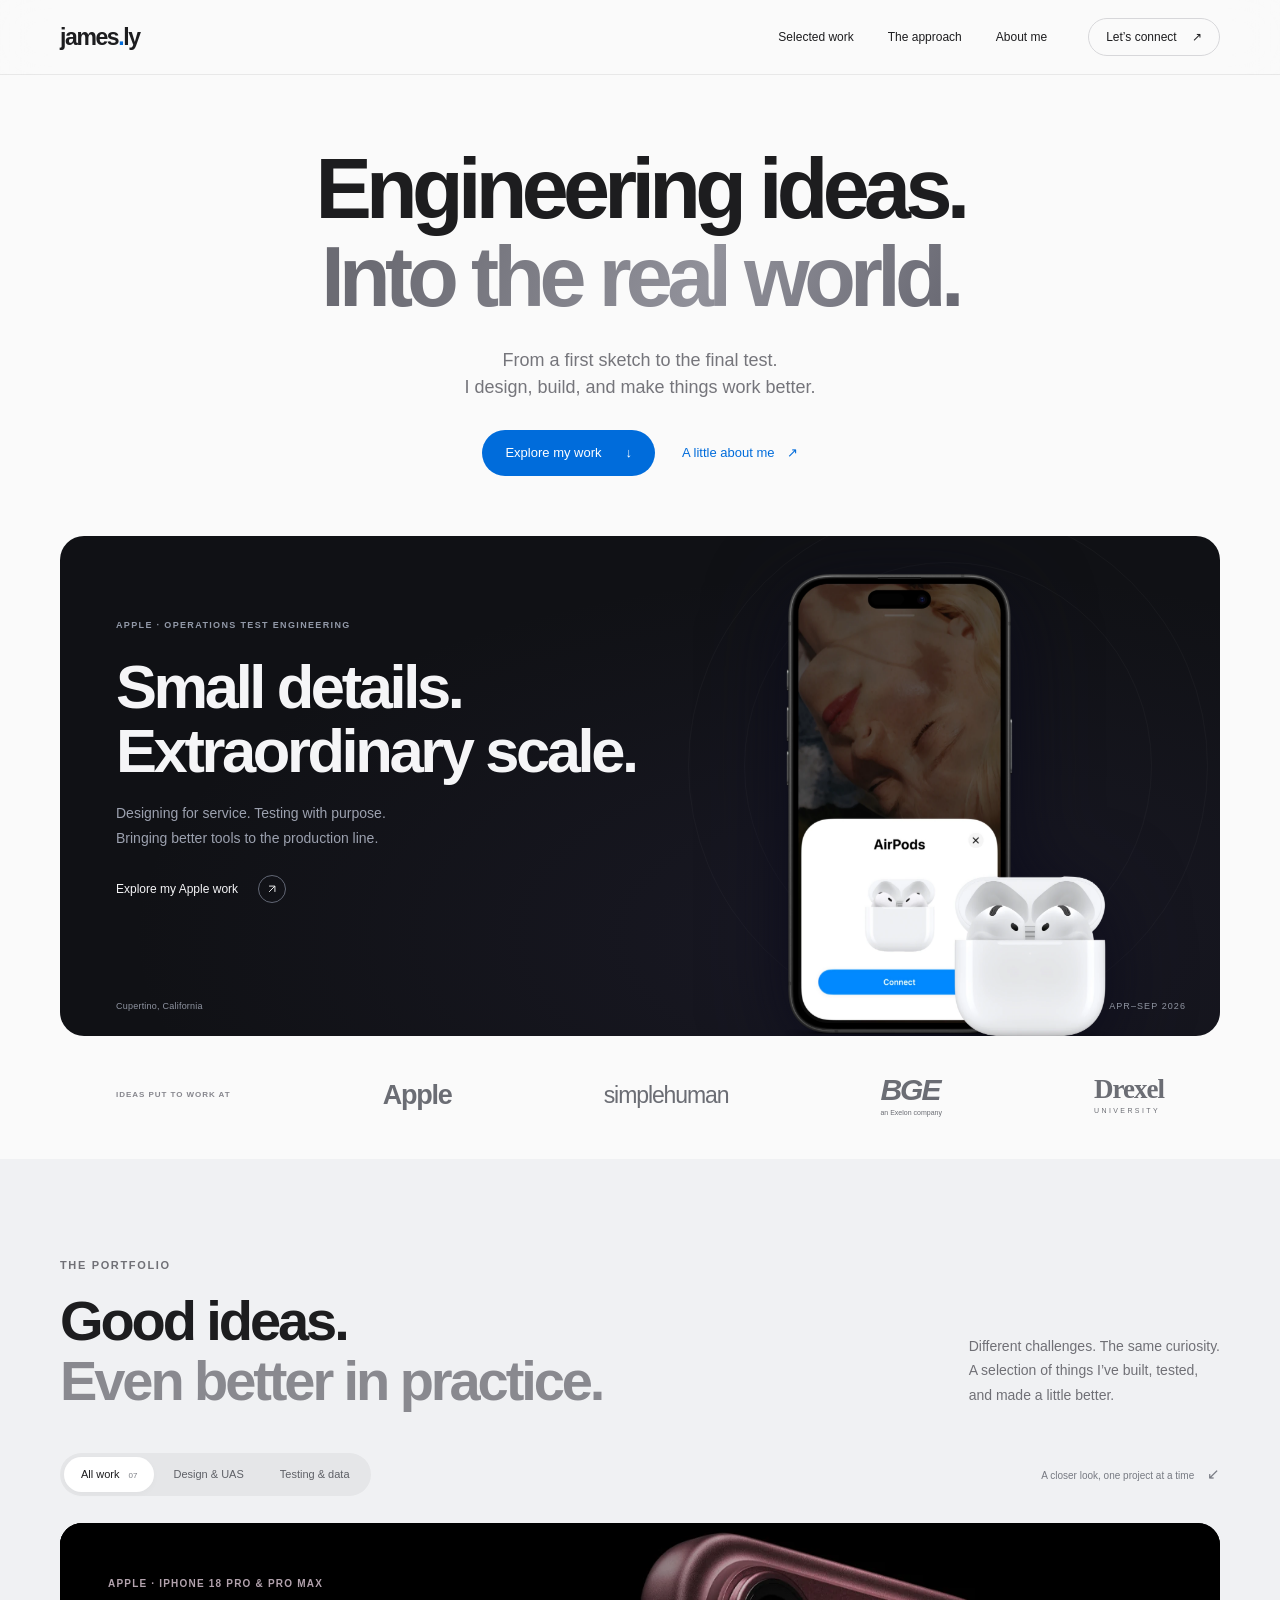
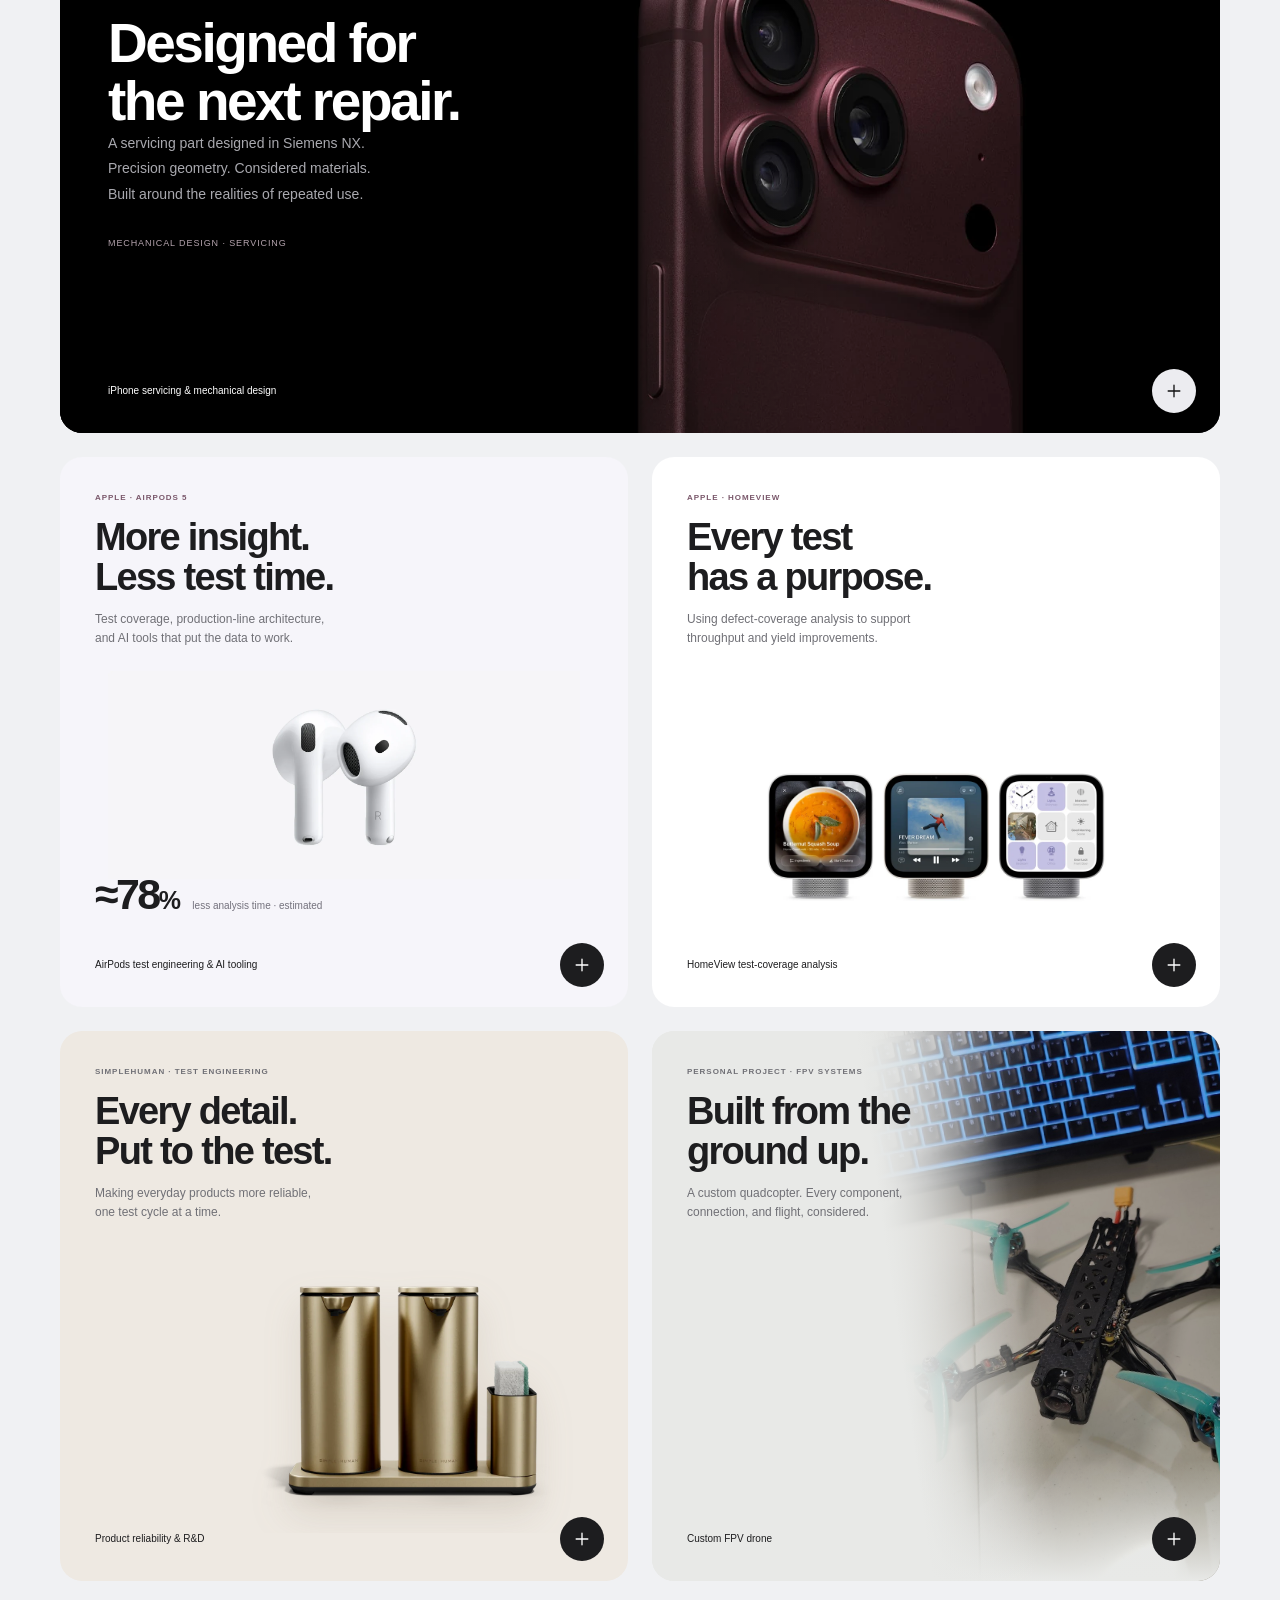
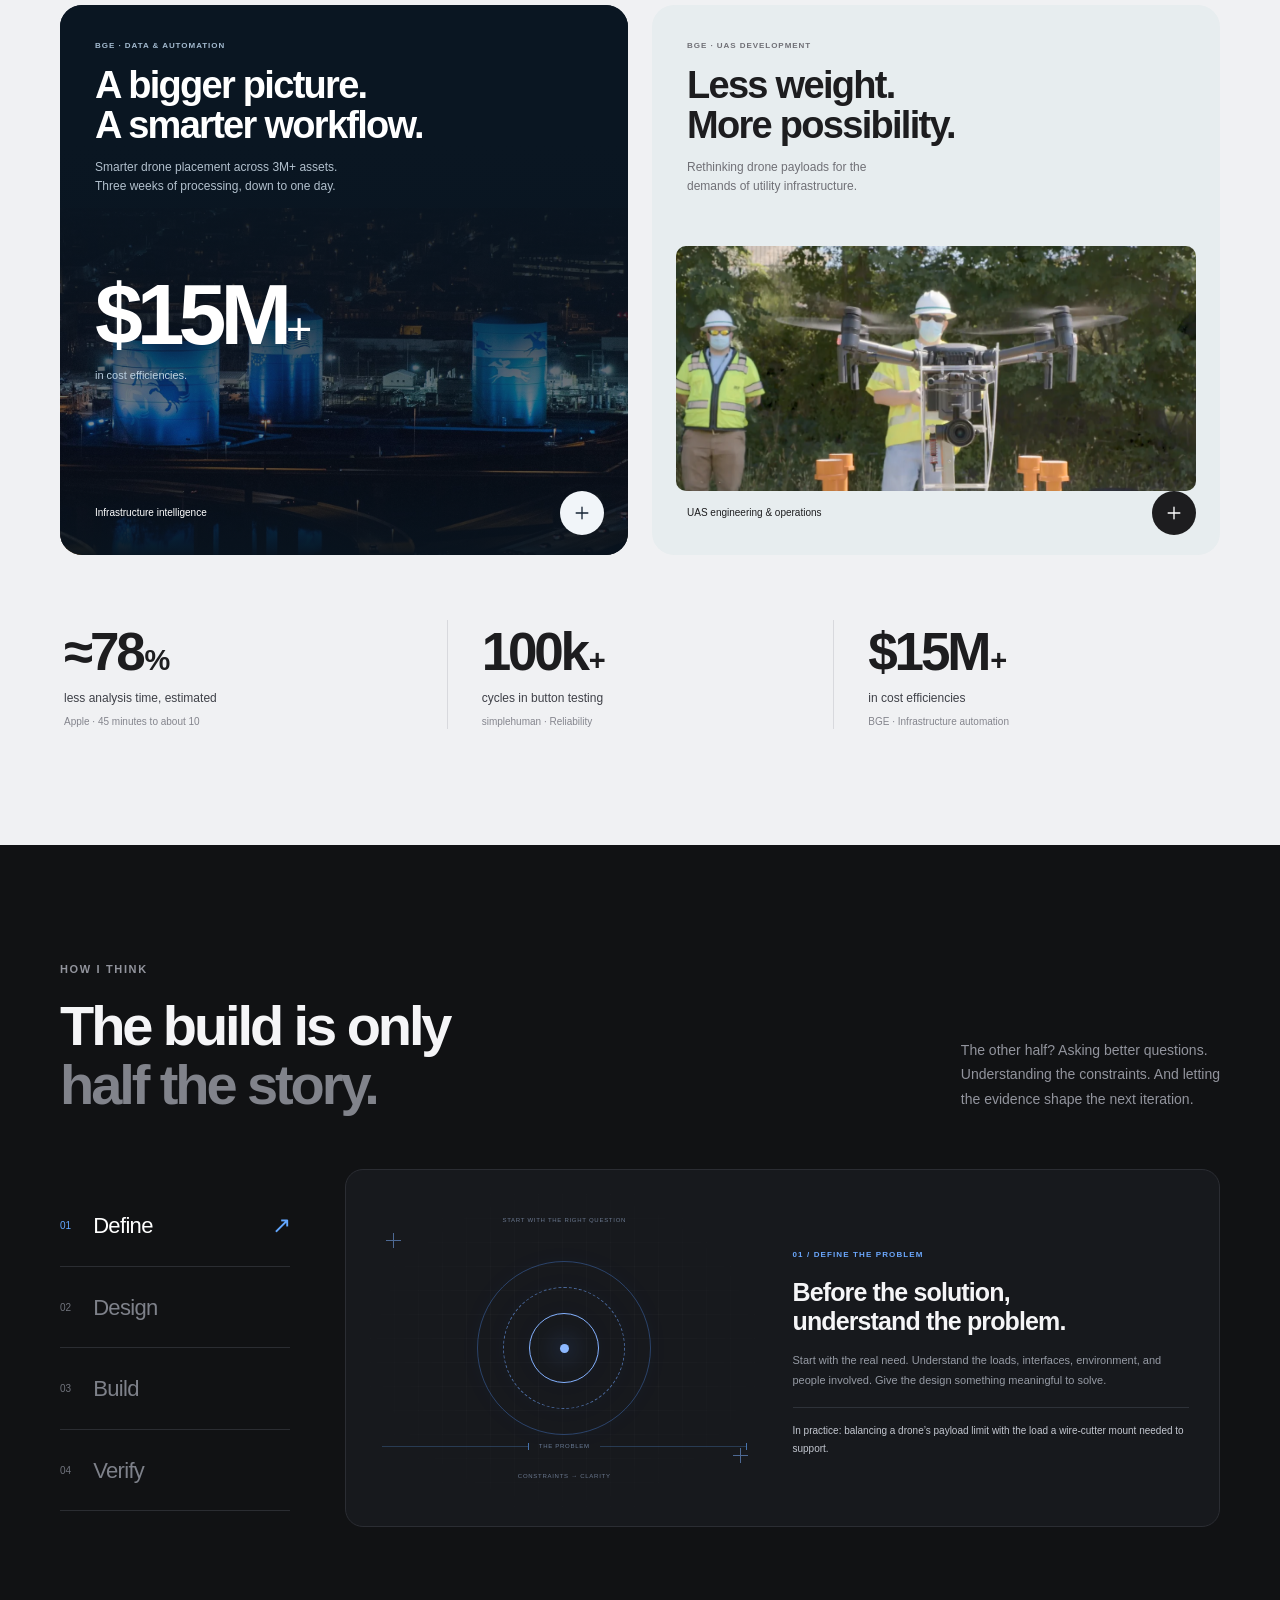
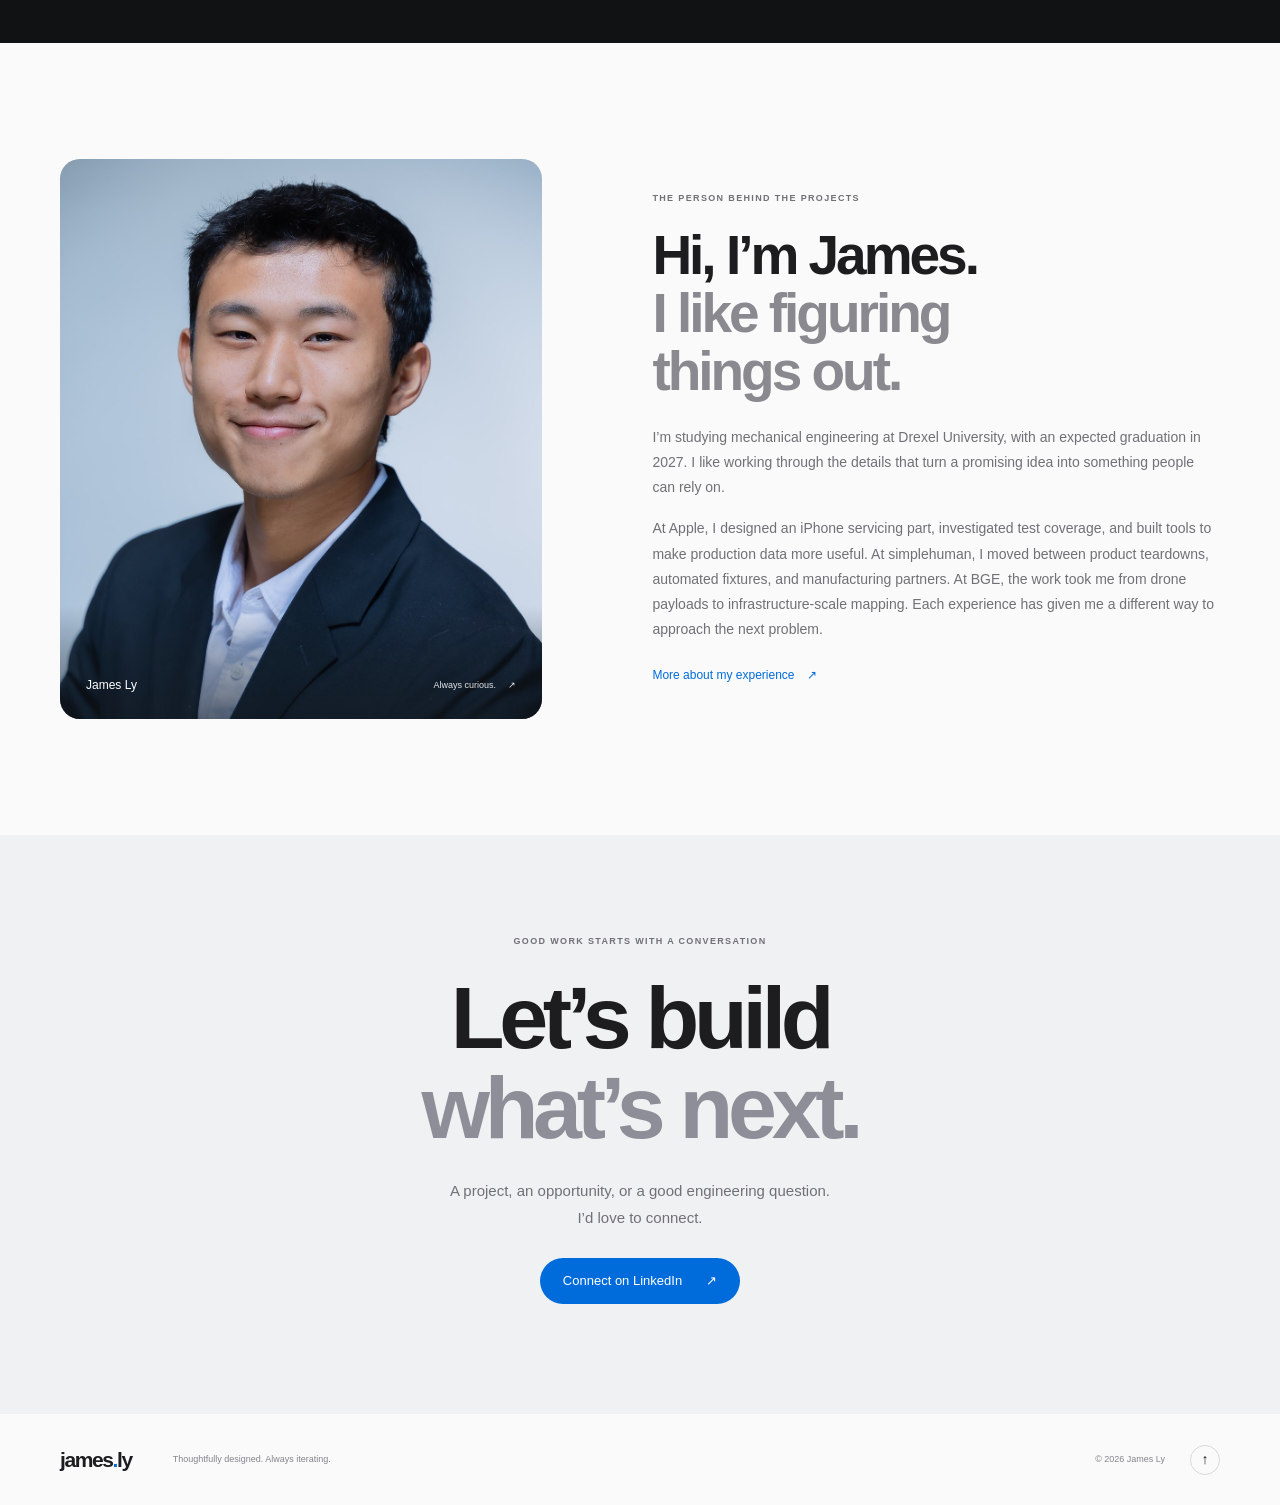
==== index.html @ 7343fe3f "Redesign portfolio with Apple case studies and interactive project exploration Add sourced Apple ima" ====
<!doctype html>
<html lang="en">
<head>
  <meta charset="utf-8">
  <meta name="viewport" content="width=device-width, initial-scale=1">
  <meta name="theme-color" content="#fafafa">
  <meta name="description" content="James Ly’s engineering portfolio: Apple product servicing and operations test engineering, simplehuman reliability and R&D, custom drones, and BGE infrastructure automation.">
  <meta property="og:title" content="James Ly — Engineering ideas into reality.">
  <meta property="og:description" content="A closer look at the design, testing, and thinking behind the work.">
  <meta property="og:type" content="website">
  <title>James Ly — Engineering Portfolio</title>
  <link rel="icon" href="favicon.svg?v=3" type="image/svg+xml">
  <link rel="stylesheet" href="styles.css">
  <script src="script.js" defer></script>
</head>
<body>
  <a class="skip-link" href="#main">Skip to content</a>
  <header class="site-header">
    <div class="nav-shell">
      <a class="brand" href="#top" aria-label="James Ly, home">james<span class="brand-dot">.</span>ly</a>
      <button class="menu-toggle" aria-label="Open navigation" aria-expanded="false" aria-controls="primary-nav"><span></span><span></span></button>
      <nav id="primary-nav" aria-label="Primary navigation">
        <a href="#work" data-nav="work">Selected work</a>
        <a href="#approach" data-nav="approach">The approach</a>
        <a href="#about" data-nav="about">About me</a>
        <a class="nav-contact" href="#contact">Let’s connect <span aria-hidden="true">↗</span></a>
      </nav>
    </div>
    <div class="scroll-progress" aria-hidden="true"></div>
  </header>
  <main id="main">
    <section class="hero" id="top" aria-labelledby="hero-title">
      <div class="hero-content">
        <h1 id="hero-title">Engineering ideas.<br><span>Into the real world.</span></h1>
        <p class="hero-description">From a first sketch to the final test.<br>I design, build, and make things work better.</p>
        <div class="hero-actions"><a class="button button-blue" href="#work">Explore my work <span aria-hidden="true">↓</span></a><a class="text-link" href="#about">A little about me <span aria-hidden="true">↗</span></a></div>
      </div>
      <div class="hero-showcase apple-showcase content-width">
        <div class="showcase-orbit" aria-hidden="true"></div>
        <div class="showcase-copy">
          <span class="small-label">APPLE · OPERATIONS TEST ENGINEERING</span>
          <h2>Small details.<br>Extraordinary scale.</h2>
          <p>Designing for service. Testing with purpose.<br>Bringing better tools to the production line.</p>
          <a class="showcase-link" href="#apple-work">Explore my Apple work <span class="circle-arrow" aria-hidden="true"><svg viewBox="0 0 24 24" fill="none" stroke="currentColor" stroke-width="1.6"><path d="M7 17 17 7M7 7h10v10"/></svg></span></a>
        </div>
        <img class="hero-product" src="assets/apple-airpods-connection.webp" alt="AirPods 5 and their open charging case beside an iPhone pairing screen, public product imagery from Apple" width="1076" height="1540" fetchpriority="high">
        <div class="showcase-caption"><span>Cupertino, California</span><span class="caption-number">APR–SEP 2026</span></div>
      </div>
      <div class="experience-strip content-width" aria-label="Experience and education"><span class="strip-label">IDEAS PUT TO WORK AT</span><span class="company company-apple">Apple</span><span class="company company-sh">simplehuman</span><span class="company company-bge">BGE<span>an Exelon company</span></span><span class="company company-drexel">Drexel<span>UNIVERSITY</span></span></div>
    </section>
    <section class="work-section section-space" id="work" aria-labelledby="work-title">
      <div class="content-width">
        <div class="section-heading reveal"><div><p class="eyebrow">THE PORTFOLIO</p><h2 id="work-title">Good ideas.<br><span class="muted">Even better in practice.</span></h2></div><p>Different challenges. The same curiosity.<br>A selection of things I’ve built, tested,<br>and made a little better.</p></div>
        <div class="work-toolbar"><div class="filter-group" role="group" aria-label="Filter projects"><button class="filter active" data-filter="all" aria-pressed="true">All work <span>07</span></button><button class="filter" data-filter="design" aria-pressed="false">Design & UAS</button><button class="filter" data-filter="testing" aria-pressed="false">Testing & data</button></div><span class="work-hint">A closer look, one project at a time <span aria-hidden="true">↙</span></span></div>
        <p class="sr-only" id="filter-status" role="status" aria-live="polite">Showing all 7 projects</p>
        <div class="project-grid">
          <article class="project-card card-iphone apple-card reveal" id="apple-work" data-category="design">
            <div class="card-copy">
              <p class="card-eyebrow">APPLE · IPHONE 18 PRO & PRO MAX</p>
              <h3>Designed for<br>the next repair.</h3>
              <p>A servicing part designed in Siemens NX.<br>Precision geometry. Considered materials.<br>Built around the realities of repeated use.</p>
              <span class="card-discipline">MECHANICAL DESIGN · SERVICING</span>
            </div>
            <div class="card-image iphone-image"><img src="assets/apple-iphone.webp" alt="Apple iPhone 18 Pro rear enclosure and camera system, public product imagery" width="1440" height="760" loading="lazy"></div>
            <div class="card-bottom"><span>iPhone servicing & mechanical design</span><button class="project-open" data-project="iphone" aria-label="Explore Apple iPhone servicing"><svg viewBox="0 0 24 24" aria-hidden="true"><path d="M12 5v14M5 12h14"/></svg></button></div>
          </article>
          <article class="project-card card-airpods apple-card reveal" data-category="testing">
            <div class="card-copy"><p class="card-eyebrow">APPLE · AIRPODS 5</p><h3>More insight.<br>Less test time.</h3><p>Test coverage, production-line architecture,<br>and AI tools that put the data to work.</p></div>
            <div class="card-image airpods-image"><img src="assets/apple-airpods.webp" alt="Apple AirPods 5 earbuds" width="1600" height="705" loading="lazy"></div>
            <div class="apple-card-stat"><strong>≈78<span>%</span></strong><span>less analysis time · estimated</span></div>
            <div class="card-bottom"><span>AirPods test engineering & AI tooling</span><button class="project-open" data-project="airpods" aria-label="Explore Apple AirPods test engineering"><svg viewBox="0 0 24 24" aria-hidden="true"><path d="M12 5v14M5 12h14"/></svg></button></div>
          </article>
          <article class="project-card card-homeview apple-card reveal" data-category="testing">
            <div class="card-copy"><p class="card-eyebrow">APPLE · HOMEVIEW</p><h3>Every test<br>has a purpose.</h3><p>Using defect-coverage analysis to support<br>throughput and yield improvements.</p></div>
            <div class="card-image homeview-image"><img src="assets/apple-homeview.webp" alt="Apple HomeView, public product imagery from Apple" width="1260" height="612" loading="lazy"></div>
            <div class="card-bottom"><span>HomeView test-coverage analysis</span><button class="project-open" data-project="homeview" aria-label="Explore Apple HomeView analysis"><svg viewBox="0 0 24 24" aria-hidden="true"><path d="M12 5v14M5 12h14"/></svg></button></div>
          </article>
          <article class="project-card card-testing reveal" data-category="testing"><div class="card-copy"><p class="card-eyebrow">SIMPLEHUMAN · TEST ENGINEERING</p><h3>Every detail.<br>Put to the test.</h3><p>Making everyday products more reliable,<br>one test cycle at a time.</p></div><div class="card-image product-image"><img src="assets/simplehuman-soap-pumps.webp" alt="Gold simplehuman sensor soap pumps, illustrating the products tested during the co-op" width="600" height="600" loading="lazy"></div><div class="card-bottom"><span>Product reliability & R&D</span><button class="project-open" data-project="simplehuman" aria-label="Explore simplehuman product reliability"><svg viewBox="0 0 24 24" aria-hidden="true"><path d="M12 5v14M5 12h14"/></svg></button></div></article>
          <article class="project-card card-fpv reveal" data-category="design"><div class="card-copy"><p class="card-eyebrow">PERSONAL PROJECT · FPV SYSTEMS</p><h3>Built from the<br>ground up.</h3><p>A custom quadcopter. Every component,<br>connection, and flight, considered.</p></div><div class="card-image fpv-image"><img src="assets/custom-fpv-drone.jpg" alt="James’s assembled carbon-fiber FPV drone with turquoise propellers" width="1203" height="1600" loading="lazy"></div><div class="card-bottom"><span>Custom FPV drone</span><button class="project-open" data-project="fpv" aria-label="Explore custom FPV drone"><svg viewBox="0 0 24 24" aria-hidden="true"><path d="M12 5v14M5 12h14"/></svg></button></div></article>
          <article class="project-card card-data reveal" data-category="testing"><img class="data-background" src="assets/bge-lng-tanks.jpg" alt="Blue-lit LNG storage tanks at night, representing BGE’s utility infrastructure" width="1600" height="800" loading="lazy"><div class="card-copy"><p class="card-eyebrow">BGE · DATA & AUTOMATION</p><h3>A bigger picture.<br>A smarter workflow.</h3><p>Smarter drone placement across 3M+ assets.<br>Three weeks of processing, down to one day.</p></div><div class="data-stat" aria-label="Over 15 million dollars in cost efficiencies"><span>$15M<span class="stat-plus">+</span></span><span>in cost efficiencies.</span></div><div class="card-bottom"><span>Infrastructure intelligence</span><button class="project-open" data-project="data" aria-label="Explore infrastructure data automation"><svg viewBox="0 0 24 24" aria-hidden="true"><path d="M12 5v14M5 12h14"/></svg></button></div></article>
          <article class="project-card card-bge reveal" data-category="design"><div class="card-copy"><p class="card-eyebrow">BGE · UAS DEVELOPMENT</p><h3>Less weight.<br>More possibility.</h3><p>Rethinking drone payloads for the<br>demands of utility infrastructure.</p></div><div class="card-image bge-image"><img src="assets/bge-payload-design.webp" alt="BGE utility crew with a drone and mounted payload" width="1347" height="728" loading="lazy"></div><div class="card-bottom"><span>UAS engineering & operations</span><button class="project-open" data-project="bge" aria-label="Explore BGE UAS engineering"><svg viewBox="0 0 24 24" aria-hidden="true"><path d="M12 5v14M5 12h14"/></svg></button></div></article>
        </div>
        <div class="results-strip reveal"><div><strong>≈78<span>%</span></strong><p>less analysis time, estimated <span>Apple · 45 minutes to about 10</span></p></div><div><strong>100k<span>+</span></strong><p>cycles in button testing <span>simplehuman · Reliability</span></p></div><div><strong>$15M<span>+</span></strong><p>in cost efficiencies <span>BGE · Infrastructure automation</span></p></div></div>
      </div>
    </section>
    <section class="approach-section section-space" id="approach" aria-labelledby="approach-title">
      <div class="content-width">
        <div class="section-heading reveal"><div><p class="eyebrow">HOW I THINK</p><h2 id="approach-title">The build is only<br><span>half the story.</span></h2></div><p>The other half? Asking better questions.<br>Understanding the constraints. And letting<br>the evidence shape the next iteration.</p></div>
        <div class="process-explorer reveal">
          <div class="process-tabs" role="tablist" aria-label="Explore the engineering process">
            <button class="process-tab active" id="tab-define" role="tab" aria-selected="true" aria-controls="process-panel" data-step="0"><span>01</span> Define <span class="tab-arrow" aria-hidden="true">↗</span></button>
            <button class="process-tab" id="tab-design" role="tab" aria-selected="false" aria-controls="process-panel" tabindex="-1" data-step="1"><span>02</span> Design <span class="tab-arrow" aria-hidden="true">↗</span></button>
            <button class="process-tab" id="tab-build" role="tab" aria-selected="false" aria-controls="process-panel" tabindex="-1" data-step="2"><span>03</span> Build <span class="tab-arrow" aria-hidden="true">↗</span></button>
            <button class="process-tab" id="tab-verify" role="tab" aria-selected="false" aria-controls="process-panel" tabindex="-1" data-step="3"><span>04</span> Verify <span class="tab-arrow" aria-hidden="true">↗</span></button>
          </div>
          <div class="process-panel" id="process-panel" role="tabpanel" aria-labelledby="tab-define" tabindex="0">
            <div class="process-visual" data-stage="0" aria-hidden="true"><div class="blueprint-grid"></div><div class="blueprint-cross cross-one"></div><div class="blueprint-cross cross-two"></div><div class="diagram-ring ring-outer"></div><div class="diagram-ring ring-middle"></div><div class="diagram-ring ring-inner"></div><div class="diagram-core"></div><span class="diagram-label label-top">START WITH THE RIGHT QUESTION</span><span class="diagram-label label-bottom">CONSTRAINTS → CLARITY</span><div class="diagram-dimension"><span></span> THE PROBLEM <span></span></div></div>
            <div class="process-text"><p class="small-label" id="process-label">01 / DEFINE THE PROBLEM</p><h3 id="process-title">Before the solution,<br>understand the problem.</h3><p id="process-description">Start with the real need. Understand the loads, interfaces, environment, and people involved. Give the design something meaningful to solve.</p><p class="process-example" id="process-example">In practice: balancing a drone’s payload limit with the load a wire-cutter mount needed to support.</p></div>
          </div>
        </div>
      </div>
    </section>
    <section class="about-section section-space" id="about" aria-labelledby="about-title"><div class="content-width about-grid"><div class="portrait-wrap reveal"><img src="assets/james-ly-portrait.jpg" alt="Portrait of James Ly" width="1076" height="1600" loading="lazy"><div class="portrait-caption"><span>James Ly</span><span>Always curious. <span aria-hidden="true">↗</span></span></div></div><div class="about-copy reveal"><p class="eyebrow">THE PERSON BEHIND THE PROJECTS</p><h2 id="about-title">Hi, I’m James.<br><span class="muted">I like figuring<br>things out.</span></h2><p>I’m studying mechanical engineering at Drexel University, with an expected graduation in 2027. I like working through the details that turn a promising idea into something people can rely on.</p><p>At Apple, I designed an iPhone servicing part, investigated test coverage, and built tools to make production data more useful. At simplehuman, I moved between product teardowns, automated fixtures, and manufacturing partners. At BGE, the work took me from drone payloads to infrastructure-scale mapping. Each experience has given me a different way to approach the next problem.</p><a class="text-link" href="https://www.linkedin.com/in/james-ly31/" target="_blank" rel="noopener noreferrer">More about my experience <span aria-hidden="true">↗</span><span class="sr-only"> (opens in a new tab)</span></a></div></div></section>
    <section class="contact-section" id="contact" aria-labelledby="contact-title"><div class="content-width reveal"><p class="eyebrow">GOOD WORK STARTS WITH A CONVERSATION</p><h2 id="contact-title">Let’s build<br><span>what’s next.</span></h2><p>A project, an opportunity, or a good engineering question.<br>I’d love to connect.</p><a class="button button-blue" href="https://www.linkedin.com/in/james-ly31/" target="_blank" rel="noopener noreferrer">Connect on LinkedIn <span aria-hidden="true">↗</span><span class="sr-only"> (opens in a new tab)</span></a></div></section>
  </main>
  <footer class="site-footer content-width"><a class="brand" href="#top">james<span class="brand-dot">.</span>ly</a><span>Thoughtfully designed. Always iterating.</span><span>© <span id="year">2026</span> James Ly</span><a class="back-top" href="#top" aria-label="Back to top">↑</a></footer>
  <dialog class="project-dialog" id="project-dialog" aria-labelledby="dialog-title"><button class="dialog-close" aria-label="Close project details" autofocus><svg viewBox="0 0 24 24" aria-hidden="true"><path d="m6 6 12 12M6 18 18 6"/></svg></button><div class="dialog-content" id="dialog-content"></div></dialog>
</body>
</html>
---- styles.css ----
@charset "UTF-8";
:root{--ink:#1d1d1f;--muted:#707076;--blue:#006cdb;--paper:#fafafa;--gray:#f0f1f3;--max:1160px;--ease:cubic-bezier(.22,1,.36,1)}
*,*::before,*::after{box-sizing:border-box}html{scroll-behavior:smooth;scroll-padding-top:88px}body{margin:0;background:var(--paper);color:var(--ink);font-family:-apple-system,BlinkMacSystemFont,"Segoe UI",Helvetica,Arial,sans-serif;-webkit-font-smoothing:antialiased;line-height:1.5}body.dialog-open{overflow:hidden}button,a{-webkit-tap-highlight-color:transparent;touch-action:manipulation}a{color:inherit;text-decoration:none}button{font:inherit;color:inherit;cursor:pointer;border:0}img{display:block;max-width:100%}h1,h2,h3,p{margin:0}h1,h2,h3{font-weight:650;letter-spacing:-.055em;line-height:1.06}p{color:var(--muted)}button:focus-visible,a:focus-visible,[tabindex="0"]:focus-visible{outline:3px solid #287de1;outline-offset:5px}.content-width{width:min(var(--max),calc(100% - 96px));margin-inline:auto}.section-space{padding-block:116px}.eyebrow{font-size:11px;font-weight:650;letter-spacing:.15em;line-height:1.5}.muted{color:#89898f}.small-label{font-size:10px;letter-spacing:.14em;font-weight:650}.sr-only{position:absolute;width:1px;height:1px;padding:0;overflow:hidden;clip:rect(0,0,0,0);white-space:nowrap;border:0}.skip-link{position:fixed;left:16px;top:-80px;background:var(--ink);color:#fff;border-radius:8px;padding:12px 20px;z-index:100}.skip-link:focus{top:14px}
/* Quiet navigation, with a reading-progress indicator. */
.site-header{position:sticky;top:0;z-index:30;background:rgba(250,250,250,.84);backdrop-filter:blur(22px);-webkit-backdrop-filter:blur(22px);border-bottom:1px solid rgba(0,0,0,.07)}.nav-shell{width:min(var(--max),calc(100% - 96px));height:74px;margin:auto;display:flex;align-items:center;justify-content:space-between}.brand{font-size:23px;font-weight:700;letter-spacing:-1.4px;white-space:nowrap}.brand-dot{color:var(--blue)}nav{display:flex;align-items:center;gap:34px;font-size:12px;font-weight:500}nav a{transition:color .2s}nav a:hover,nav a[aria-current="location"]{color:var(--blue)}.nav-contact{border:1px solid #d7d7da;padding:9px 17px;border-radius:50px;margin-left:7px}.nav-contact span{margin-left:12px}.scroll-progress{height:2px;position:absolute;bottom:-1px;left:0;width:100%;background:var(--blue);transform:scaleX(0);transform-origin:left}.menu-toggle{display:none}
/* Introduction and original-source product imagery. */
.hero{overflow:hidden}.hero-content{text-align:center;padding:72px 24px 60px}.hero-eyebrow{display:flex;align-items:center;justify-content:center;gap:8px;letter-spacing:.11em;text-transform:uppercase;color:#535359;margin-bottom:24px}.blue-dot{width:6px;height:6px;border-radius:50%;background:#0077ed;box-shadow:0 0 0 4px #0077ed0a}h1{font-size:clamp(56px,6.6vw,88px);letter-spacing:-.067em;line-height:1.045}h1>span{background:linear-gradient(115deg,#6b6b73 10%,#91919a 60%,#676771);background-clip:text;-webkit-background-clip:text;color:transparent}.hero-description{font-size:18px;line-height:1.55;margin-top:25px;color:#75757b}.hero-actions{display:flex;align-items:center;justify-content:center;gap:27px;margin-top:28px}.button{display:inline-flex;align-items:center;justify-content:center;gap:24px;padding:13px 23px;border-radius:40px;font-size:13px;font-weight:500;transition:background .2s,transform .25s}.button:hover{transform:translateY(-2px)}.button-blue{color:white;background:var(--blue)}.button-blue:hover{background:#0059b9}.text-link{font-size:13px;font-weight:500;color:var(--blue);display:inline-flex;align-items:center;gap:12px}.text-link:hover{color:#004eaa;text-decoration:underline;text-underline-offset:5px}
.hero-showcase{position:relative;background:#0b0e13;min-height:460px;border-radius:24px;overflow:hidden;isolation:isolate;color:#f5f5f7}.hero-showcase::after{content:"";position:absolute;inset:0;background:radial-gradient(ellipse at 76% 82%,#354f7b35,transparent 60%);z-index:-1}.showcase-copy{position:relative;z-index:2;padding:59px 56px;width:49%}.showcase-copy .small-label{color:#9299a8;font-size:9px;letter-spacing:.15em}.showcase-copy h2{font-size:58px;letter-spacing:-.055em;line-height:1.04;margin-top:20px}.showcase-copy p{color:#9ca1af;font-size:14px;line-height:1.6;margin-top:18px}.showcase-link{display:inline-flex;align-items:center;gap:20px;margin-top:24px;padding:0;background:transparent;color:#f5f5f7;font-size:12px}.circle-arrow{display:grid;place-items:center;width:28px;height:28px;border:1px solid #626775;border-radius:50%;font-size:15px;transition:background .2s}.showcase-link:hover .circle-arrow{background:#fff;color:#101115}.hero-product{position:absolute;width:67%;height:100%;object-fit:contain;right:-4%;top:6%;z-index:1;filter:drop-shadow(0 18px 40px #0b0b1b);transform:translate3d(0,var(--hero-shift,0px),0);will-change:transform}.showcase-orbit{width:520px;height:520px;border-radius:50%;border:1px solid #ffffff08;position:absolute;right:1%;top:-6%}.showcase-orbit::after{content:"";position:absolute;inset:55px;border:1px solid #ffffff08;border-radius:50%}.showcase-caption{position:absolute;bottom:22px;left:56px;right:34px;display:flex;align-items:center;gap:7px;color:#8f94a1;font-size:9px;letter-spacing:.025em;z-index:3}.caption-dot{width:4px;height:4px;border-radius:50%;background:#808c9e}.caption-number{margin-left:auto;letter-spacing:.12em}.experience-strip{display:flex;align-items:center;justify-content:space-between;padding:39px 56px 43px;gap:30px}.strip-label{font-size:8px;letter-spacing:.12em;color:#86868d;font-weight:600}.company{color:#6b6d74;line-height:1;display:flex;flex-direction:column}.company-bge{font-size:30px;font-style:italic;font-weight:800;letter-spacing:-2px}.company-bge span{font-size:7px;font-weight:400;letter-spacing:0;margin-top:4px;font-style:normal}.company-sh{font-size:23px;font-weight:400;letter-spacing:-1.1px}.company-drexel{font-family:Georgia,serif;font-weight:700;font-size:27px;letter-spacing:-1px}.company-drexel span{font-family:Arial,sans-serif;font-size:7px;letter-spacing:2.4px;font-weight:400;margin-top:4px}
/* Filterable case studies. */
.work-section{background:var(--gray);padding-top:98px}.section-heading{display:flex;align-items:flex-end;justify-content:space-between;gap:40px;margin-bottom:43px}.section-heading .eyebrow{margin-bottom:18px}h2{font-size:clamp(36px,4.4vw,56px)}.section-heading>p{font-size:14px;line-height:1.75;padding-bottom:3px;max-width:350px}.work-toolbar{display:flex;align-items:center;justify-content:space-between;gap:20px;margin-bottom:27px}.filter-group{padding:4px;display:flex;gap:2px;background:#e5e6e8;border-radius:40px}.filter{padding:9px 17px;font-size:11px;background:transparent;border-radius:30px;color:#5e6066;transition:background .2s,color .2s,box-shadow .2s;white-space:nowrap}.filter.active{background:#fff;color:#1d1d1f;box-shadow:0 2px 6px #00000007}.filter span{font-size:8px;color:#7e8087;margin-left:6px}.work-hint{color:#777a82;font-size:10px}.work-hint span{margin-left:10px;font-size:15px}.project-grid{display:grid;grid-template-columns:1fr 1fr;gap:24px}.project-card{position:relative;min-height:550px;background:#fff;border-radius:22px;overflow:hidden;isolation:isolate;transition:transform .55s var(--ease),box-shadow .55s var(--ease)}.project-card:hover{transform:translateY(-5px);box-shadow:0 15px 35px #10131c09}.project-card[hidden]{display:none}.card-copy{position:relative;z-index:2;padding:35px 35px 0}.card-eyebrow{font-size:8px;font-weight:600;letter-spacing:.12em;margin-bottom:13px}.card-copy h3{font-size:38px;letter-spacing:-.045em;line-height:1.07}.card-copy>p:last-child{font-size:12px;line-height:1.6;margin-top:12px}.card-image{position:absolute;left:0;right:0;top:230px;bottom:61px;overflow:hidden}.card-image img{width:100%;height:100%;object-fit:cover;transition:transform .8s var(--ease)}.project-card:hover .card-image img{transform:scale(1.035)}.card-bottom{position:absolute;bottom:0;left:0;right:0;z-index:3;display:flex;align-items:center;justify-content:space-between;padding:16px 24px 20px 35px;gap:15px}.card-bottom>span{font-size:10px;font-weight:500}.project-open{width:36px;height:36px;border-radius:50%;background:#1d1d1f;color:white;display:grid;place-items:center;transition:background .2s,transform .2s;flex-shrink:0}.project-open span{font-size:23px;font-weight:300;line-height:1}.project-open:hover{background:var(--blue);transform:rotate(90deg)}.card-fpv{background:#e8e9e7}.fpv-image{top:0;bottom:0;left:43%;right:-8%;z-index:-1;transform:rotate(-8deg);overflow:visible}.fpv-image img{object-position:52% 71%;height:120%;position:absolute;top:-8%;filter:brightness(.9);mask-image:linear-gradient(to right,transparent,#000 35%);-webkit-mask-image:linear-gradient(to right,transparent,#000 35%)}.card-fpv::after{content:"";position:absolute;inset:0;z-index:-1;background:linear-gradient(90deg,#e8e9e7 0%,#e8e9e7e8 36%,#e8e9e700 68%),linear-gradient(0deg,#e8e9e7 0%,transparent 22%)}.card-fpv .card-copy{width:90%}.card-fpv .card-copy h3{max-width:290px}.card-fpv .card-copy>p:last-child{max-width:245px}.card-bge{background:#e7edef}.bge-image{top:241px;bottom:64px;margin:0 24px;border-radius:10px}.bge-image img{object-position:50% 52%}.card-testing{background:#eee9e2}.product-image{top:185px;bottom:48px;left:21%;right:-3%}.product-image img{object-fit:contain;filter:drop-shadow(0 20px 18px #7c694723)}.card-testing .card-copy{z-index:3}.card-data{background:#08131e;color:white}.data-background{position:absolute;inset:auto 0 0;width:100%;height:63%;object-fit:cover;opacity:.6;z-index:-2;transition:transform .8s var(--ease)}.card-data::before{content:"";position:absolute;inset:0;z-index:-1;background:linear-gradient(180deg,#0a1622 25%,#0a1622a8 55%,#0a16221f 78%,#08131ef2 100%)}.card-data .card-eyebrow{color:#a3bacf}.card-data .card-copy>p:last-child{color:#b2c0cd}.card-data .project-open{background:#f1f5f9;color:#152334}.data-stat{position:absolute;left:35px;top:266px;display:flex;flex-direction:column}.data-stat>span:first-child{font-size:86px;font-weight:600;line-height:1;letter-spacing:-.07em}.stat-plus{font-size:45px;font-weight:400}.data-stat>span:last-child{font-size:11px;color:#bbd0e1;margin-top:10px}.card-data:hover .data-background{transform:scale(1.035)}.results-strip{display:grid;grid-template-columns:repeat(3,1fr);margin-top:65px;gap:0}.results-strip>div{padding:0 34px;border-left:1px solid #d8d9dd}.results-strip>div:first-child{padding-left:4px;border:0}.results-strip strong{font-weight:600;letter-spacing:-.06em;font-size:53px;line-height:1.2}.results-strip strong>span{font-size:29px;margin-left:2px}.results-strip p{font-size:12px;color:#3f4148;margin-top:6px}.results-strip p>span{display:block;font-size:10px;color:#84858d;margin-top:7px}
/* An explorable engineering process, with a CSS-drawn diagram. */
.approach-section{background:#111214;color:#f5f5f7}.approach-section .eyebrow{color:#92949d}.approach-section .section-heading h2>span{color:#81838b}.approach-section .section-heading>p{color:#92949d}.process-explorer{display:grid;grid-template-columns:230px 1fr;gap:55px;margin-top:55px}.process-tabs{display:flex;flex-direction:column;align-self:center}.process-tab{background:transparent;color:#7e818a;text-align:left;display:flex;align-items:center;gap:22px;padding:23px 0;border-bottom:1px solid #2b2d32;font-size:22px;font-weight:500;letter-spacing:-.03em;transition:color .2s}.process-tab>span:first-child{font-size:10px;color:#70737c;letter-spacing:0}.process-tab.active{color:white}.process-tab.active>span:first-child{color:#63a7ff}.tab-arrow{margin-left:auto;font-size:23px;opacity:0;transform:translate(-5px,5px);transition:opacity .25s,transform .25s}.process-tab.active .tab-arrow{opacity:1;transform:translate(0);color:#63a7ff}.process-tab:hover{color:#e7e8ec}.process-panel{border:1px solid #2b2d33;border-radius:18px;background:#17191d;overflow:hidden;display:grid;grid-template-columns:1fr 1fr;min-height:358px}.process-visual{position:relative;min-height:330px;overflow:hidden;display:grid;place-items:center}.blueprint-grid{position:absolute;inset:0;background-image:linear-gradient(#ffffff05 1px,transparent 1px),linear-gradient(90deg,#ffffff05 1px,transparent 1px);background-size:24px 24px;mask-image:radial-gradient(#000 30%,transparent 74%)}.diagram-ring{position:absolute;border:1px solid #478af0;border-radius:50%;transition:width .7s var(--ease),height .7s var(--ease),border-radius .7s var(--ease),transform .7s var(--ease);box-shadow:0 0 25px #2068ff08}.ring-outer{width:174px;height:174px;border-color:#467acc70}.ring-middle{width:122px;height:122px;border-style:dashed;border-color:#72a7ff90}.ring-inner{width:70px;height:70px;border-color:#83b1ff}.diagram-core{width:9px;height:9px;background:#8cb8ff;border-radius:50%;box-shadow:0 0 25px #518dff;transition:transform .7s,border-radius .7s}.diagram-label{position:absolute;font-size:6px;letter-spacing:.12em;color:#6a788f}.label-top{top:46px}.label-bottom{bottom:45px}.diagram-dimension{position:absolute;bottom:75px;left:36px;right:36px;display:flex;align-items:center;gap:10px;font-size:6px;letter-spacing:.12em;color:#6b7d98}.diagram-dimension span{height:1px;background:#4773ad60;flex:1;position:relative}.diagram-dimension span::after{content:"";position:absolute;right:0;top:-3px;width:1px;height:7px;background:#4773ad}.blueprint-cross{position:absolute;width:15px;height:1px;background:#4d6994}.blueprint-cross::after{content:"";position:absolute;height:15px;width:1px;background:#4d6994;left:7px;top:-7px}.cross-one{left:40px;top:70px}.cross-two{right:35px;bottom:70px}.process-visual[data-stage="1"] .diagram-ring{border-radius:12px;transform:rotate(-30deg)}.process-visual[data-stage="1"] .ring-middle{transform:rotate(30deg)}.process-visual[data-stage="2"] .diagram-ring{border-radius:10px;width:120px;height:75px;transform:rotate(-30deg) skew(18deg,10deg)}.process-visual[data-stage="2"] .ring-outer{transform:translateY(-40px) rotate(-30deg) skew(18deg,10deg)}.process-visual[data-stage="2"] .ring-inner{transform:translateY(40px) rotate(-30deg) skew(18deg,10deg)}.process-visual[data-stage="3"] .ring-outer{width:158px;height:158px;border-color:#70c4ae}.process-visual[data-stage="3"] .ring-middle{border-color:#70c4ae60;width:130px;height:130px}.process-visual[data-stage="3"] .ring-inner{border-color:#70c4ae40;width:102px;height:102px}.process-visual[data-stage="3"] .diagram-core{border-radius:0;width:30px;height:15px;background:transparent;border-bottom:2px solid #70c4ae;border-left:2px solid #70c4ae;transform:rotate(-45deg);box-shadow:none}.process-text{padding:45px 30px 35px 10px;align-self:center}.process-text .small-label{color:#6ba7fc;font-size:8px;margin-bottom:17px}.process-text h3{font-size:25px;line-height:1.14;letter-spacing:-.035em}.process-text>p:not(.small-label){font-size:11px;line-height:1.8;color:#969ba5;margin-top:16px}.process-text .process-example{font-size:10px!important;padding-top:14px;border-top:1px solid #2e3239;color:#c3c7d0!important}
/* About and contact. */
.about-grid{display:grid;grid-template-columns:.85fr 1fr;gap:110px;align-items:center}.portrait-wrap{position:relative;border-radius:20px;overflow:hidden;background:#e1e7ed;height:560px}.portrait-wrap>img{width:100%;height:100%;object-fit:cover;object-position:50% 35%;transition:transform 1.2s var(--ease)}.portrait-wrap:hover>img{transform:scale(1.025)}.portrait-caption{position:absolute;left:0;right:0;bottom:0;padding:70px 26px 25px;display:flex;justify-content:space-between;align-items:center;gap:10px;color:#fff;background:linear-gradient(transparent,#11182099);font-size:12px}.portrait-caption>span:last-child{font-size:9px;color:#e1e4e8}.portrait-caption>span:last-child>span{margin-left:10px}.about-copy .eyebrow{font-size:9px;margin-bottom:20px}.about-copy h2{font-size:55px;line-height:1.055;margin-bottom:25px}.about-copy>p:not(.eyebrow){font-size:14px;line-height:1.8;margin-top:16px}.skill-list{display:flex;gap:8px;flex-wrap:wrap;margin-block:24px}.skill-list>span{font-size:9px;color:#62656e;padding:7px 12px;background:#edeef0;border-radius:6px}.about-copy .text-link{font-size:12px;margin-top:5px}.contact-section{padding:100px 24px 110px;background:#f0f1f3;text-align:center}.contact-section .eyebrow{font-size:9px;margin-bottom:24px}.contact-section h2{font-size:clamp(58px,7vw,88px);line-height:1.02;letter-spacing:-.06em}.contact-section h2 span{color:#8d8e97}.contact-section p:not(.eyebrow){font-size:15px;line-height:1.8;margin-top:25px}.contact-section .button{margin-top:27px}.site-footer{padding-block:30px;display:flex;align-items:center;gap:25px}.site-footer .brand{font-size:21px;margin-right:16px}.site-footer>span{font-size:9px;color:#83858d}.site-footer>span:nth-of-type(2){margin-left:auto}.back-top{display:grid;place-items:center;width:30px;height:30px;border:1px solid #d8d9dc;border-radius:50%;font-size:14px}
/* Native dialogs preserve keyboard focus and make the background inert. */
.project-dialog{width:min(900px,calc(100% - 40px));max-height:90vh;max-height:90dvh;border:0;padding:0;border-radius:23px;color:var(--ink);background:#fafafa;overscroll-behavior:contain;box-shadow:0 40px 140px #0005}.project-dialog::backdrop{background:#121722a6;backdrop-filter:blur(12px)}.project-dialog[open]{animation:dialog-in .35s var(--ease)}.dialog-close{position:sticky;top:18px;float:right;margin:18px 18px -56px 0;width:36px;height:36px;display:grid;place-items:center;border-radius:50%;background:#e7e8ebec;backdrop-filter:blur(10px);color:#30343a;z-index:2;font-size:25px;line-height:1}.dialog-close:hover{background:#d6d8dd}.dialog-content{padding:50px 50px 45px}.dialog-content>.eyebrow{font-size:9px;color:var(--blue);padding-right:35px}.dialog-content h2{font-size:48px;margin-top:18px;max-width:640px}.dialog-intro{font-size:16px;line-height:1.7;margin-top:20px;max-width:660px}.dialog-meta{display:flex;gap:35px;flex-wrap:wrap;padding-block:23px;margin-top:15px;border-bottom:1px solid #e2e3e6;font-size:10px;color:#777b85}.dialog-meta strong{display:block;font-size:11px;color:#333741;font-weight:550;margin-top:5px}.dialog-hero{margin:28px 0;width:100%;max-height:430px;object-fit:cover;border-radius:12px;background:#e9edf1}.dialog-hero.contain{object-fit:contain;background:#eeebe5;height:340px}.dialog-metrics{display:grid;grid-template-columns:repeat(3,1fr);gap:20px;margin:30px 0 34px;padding-bottom:27px;border-bottom:1px solid #e2e3e6}.dialog-metrics strong{font-size:32px;line-height:1.15;letter-spacing:-.04em;font-weight:600}.dialog-metrics p{font-size:10px;line-height:1.5;margin-top:8px}.dialog-section{display:grid;grid-template-columns:130px 1fr;gap:24px;margin-top:25px}.dialog-section h3{font-size:16px;letter-spacing:-.02em;line-height:1.5}.dialog-section p{font-size:13px;line-height:1.85}.dialog-gallery{display:grid;grid-template-columns:1fr 1fr;gap:16px;margin-top:30px}.dialog-gallery figure{margin:0}.dialog-gallery img{width:100%;height:240px;object-fit:cover;border-radius:10px;background:#e9edf1}.dialog-gallery figcaption{font-size:9px;line-height:1.6;color:#828690;margin-top:7px}.dialog-source{display:flex;justify-content:space-between;gap:20px;align-items:center;margin-top:35px;padding-top:22px;border-top:1px solid #e2e3e6}.dialog-source p{font-size:9px;max-width:350px}.dialog-source .text-link{font-size:10px;flex-shrink:0}.reveal{opacity:1}.motion-ready .reveal{opacity:0;transform:translateY(25px);transition:opacity .8s var(--ease),transform .8s var(--ease)}.motion-ready .reveal.in-view{opacity:1;transform:translateY(0)}.motion-ready .project-card.in-view:hover{transform:translateY(-5px)}@keyframes dialog-in{from{opacity:0;transform:translateY(20px) scale(.98)}to{opacity:1;transform:translateY(0) scale(1)}}
@media(min-width:1600px){.hero-content{padding-top:90px;padding-bottom:70px}.hero-showcase{min-height:500px}.showcase-copy{padding-top:70px}}
@media(max-width:1100px){.content-width,.nav-shell{width:calc(100% - 64px)}.showcase-copy{padding-left:38px;width:52%}.showcase-copy h2{font-size:52px}.hero-showcase{min-height:430px}.showcase-caption{left:38px}.hero-product{width:66%;right:-7%}.section-heading>p{font-size:12px}.card-copy{padding:29px 28px 0}.card-copy h3{font-size:34px}.card-copy>p:last-child{font-size:11px}.card-bottom{padding-left:28px}.project-card{min-height:515px}.bge-image{top:233px}.data-stat{left:28px;top:259px}.process-explorer{grid-template-columns:180px 1fr;gap:35px}.process-panel{grid-template-columns:.85fr 1fr}.process-text{padding-right:23px}.ring-outer{width:144px;height:144px}.ring-middle{width:100px;height:100px}.ring-inner{width:55px;height:55px}.diagram-label{font-size:5px}.about-grid{gap:65px}.about-copy h2{font-size:48px}.portrait-wrap{height:530px}.experience-strip{padding-inline:25px}.results-strip strong{font-size:47px}}
@media(max-width:800px){.section-space{padding-block:80px}.content-width,.nav-shell{width:calc(100% - 40px)}.nav-shell{height:66px}nav{gap:23px;font-size:11px}.nav-contact{padding:8px 12px;margin:0}.hero-content{padding:60px 20px 45px}h1{font-size:65px}.hero-description{font-size:16px}.hero-showcase{min-height:395px}.showcase-copy{padding:40px 30px;width:56%}.showcase-copy h2{font-size:47px}.showcase-copy .small-label{font-size:7px}.hero-product{width:69%;right:-12%;top:12%}.showcase-caption{left:30px}.showcase-copy p{font-size:12px}.showcase-link{font-size:10px}.experience-strip{padding:32px 12px;gap:20px}.strip-label{font-size:6px;max-width:90px}.company-bge{font-size:25px}.company-sh{font-size:20px}.company-drexel{font-size:24px}.section-heading{gap:25px;align-items:flex-start}.section-heading h2{font-size:41px}.section-heading>p{font-size:11px;padding-top:30px;max-width:220px}.work-hint{display:none}.project-grid{gap:16px}.project-card{min-height:480px;border-radius:18px}.card-copy{padding:25px 24px 0}.card-copy h3{font-size:29px}.card-eyebrow{font-size:7px}.card-copy>p:last-child{font-size:10px}.card-copy br{display:none}.card-copy h3 br{display:block}.card-fpv .card-copy>p:last-child{max-width:160px}.card-bottom{padding-left:24px;padding-right:18px}.card-bottom>span{font-size:9px}.bge-image{margin-inline:17px;top:225px}.product-image{left:5%;top:205px}.data-stat{left:24px;top:250px}.data-stat>span:first-child{font-size:65px}.results-strip{margin-top:45px}.results-strip>div{padding-inline:20px}.results-strip strong{font-size:39px}.results-strip strong>span{font-size:23px}.results-strip p{font-size:10px}.results-strip p>span{font-size:8px}.process-explorer{grid-template-columns:1fr;gap:25px;margin-top:35px}.process-tabs{flex-direction:row;gap:27px}.process-tab{flex:1;font-size:18px;gap:10px;padding:16px 0}.process-tab .tab-arrow{font-size:17px}.process-panel{grid-template-columns:1fr 1fr;min-height:300px}.process-visual{min-height:300px}.process-text{padding-right:35px}.process-text h3{font-size:27px}.ring-outer{width:174px;height:174px}.ring-middle{width:122px;height:122px}.ring-inner{width:70px;height:70px}.about-grid{gap:40px;grid-template-columns:.85fr 1fr}.portrait-wrap{height:490px}.portrait-caption{padding-inline:17px}.portrait-caption>span:last-child{display:none}.about-copy .eyebrow{font-size:7px}.about-copy h2{font-size:40px}.about-copy>p:not(.eyebrow){font-size:12px}.skill-list{gap:5px;margin-block:18px}.skill-list>span{font-size:8px;padding:5px 8px}.about-copy .text-link{font-size:11px}.site-footer{gap:15px}.site-footer>span{font-size:8px}.site-footer>span:first-of-type{display:none}.site-footer .brand{margin-right:0}.contact-section{padding-block:80px}.dialog-content{padding:45px 30px 30px}}
@media(max-width:580px){html{scroll-padding-top:80px}.content-width,.nav-shell{width:calc(100% - 36px)}.section-space{padding-block:65px}.nav-shell{height:62px}.brand{font-size:22px}.menu-toggle{display:flex;align-items:center;justify-content:center;flex-direction:column;gap:6px;width:44px;height:44px;background:transparent;margin-right:-9px;z-index:2}.menu-toggle span{width:19px;height:1px;background:var(--ink);transition:transform .2s}.menu-toggle[aria-expanded="true"] span:first-child{transform:translateY(3.5px) rotate(45deg)}.menu-toggle[aria-expanded="true"] span:last-child{transform:translateY(-3.5px) rotate(-45deg)}nav{display:none;position:absolute;top:62px;left:0;right:0;background:#fafafafc;backdrop-filter:blur(20px);padding:20px 28px 28px;box-shadow:0 16px 24px #0000000c;align-items:stretch;gap:0;font-size:17px}nav.is-open{display:flex;flex-direction:column}nav a{padding:14px 0}.nav-contact{border:0;border-radius:0;color:var(--blue)}.nav-contact span{margin-left:10px}.hero-content{padding-top:49px;padding-bottom:38px}.hero-eyebrow{font-size:8px;letter-spacing:.09em;margin-bottom:21px;gap:7px}.blue-dot{width:5px;height:5px}h1{font-size:clamp(36px,9.2vw,53px);line-height:1.08;letter-spacing:-.058em}.hero-description{font-size:14px;line-height:1.7;margin-top:20px}.hero-actions{gap:20px;margin-top:23px}.button{font-size:11px;padding:12px 18px;gap:17px}.hero-actions .text-link{font-size:10px;gap:6px}.hero-showcase{border-radius:18px;min-height:540px}.showcase-copy{padding:31px 28px;width:100%}.showcase-copy .small-label{font-size:7px;letter-spacing:.15em}.showcase-copy h2{font-size:44px;margin-top:15px}.showcase-copy p{font-size:11px;line-height:1.5;margin-top:12px}.showcase-link{margin-top:17px;gap:14px}.circle-arrow{width:24px;height:24px;font-size:13px}.hero-product{width:100%;height:64%;right:-8%;top:39%;object-position:50% 50%}.showcase-orbit{top:180px;right:-90px;width:400px;height:400px}.showcase-caption{left:27px;right:23px;bottom:20px;font-size:7px}.caption-number{font-size:7px}.experience-strip{padding:28px 4px 30px;gap:20px;flex-wrap:wrap;justify-content:space-around}.strip-label{flex:0 0 100%;max-width:none;text-align:center;font-size:7px;margin-bottom:0}.company-bge{font-size:25px}.company-sh{font-size:21px}.company-drexel{font-size:26px}.section-heading{display:block;margin-bottom:29px}.eyebrow{font-size:9px}.section-heading .eyebrow{margin-bottom:16px}.section-heading h2{font-size:38px;line-height:1.1}.section-heading>p{padding-top:18px;font-size:12px;line-height:1.7;max-width:340px}.section-heading>p br{display:none}.work-toolbar{margin-bottom:21px}.filter-group{width:100%;padding:4px;gap:0;justify-content:space-between}.filter{padding:9px 9px;font-size:10px;flex:1}.filter span{font-size:7px;margin-left:3px}.project-grid{grid-template-columns:1fr;gap:20px}.project-card{min-height:520px}.card-copy{padding:29px 28px 0}.card-eyebrow{font-size:8px}.card-copy h3{font-size:37px}.card-copy>p:last-child{font-size:12px;max-width:270px}.card-fpv .card-copy>p:last-child{max-width:190px}.card-bottom{padding:16px 23px 20px 28px}.card-bottom>span{font-size:10px}.project-open{width:44px;height:44px}.fpv-image{left:39%}.bge-image{top:243px;margin-inline:20px}.product-image{top:205px;left:19%;bottom:45px}.data-stat{top:269px;left:28px}.data-stat>span:first-child{font-size:85px}.results-strip{margin-top:35px;grid-template-columns:1fr}.results-strip>div,.results-strip>div:first-child{display:flex;align-items:center;gap:23px;border-left:0;border-bottom:1px solid #dbdce1;padding:22px 3px}.results-strip>div:last-child{border-bottom:0;padding-bottom:0}.results-strip strong{font-size:43px;min-width:142px}.results-strip p{font-size:11px;margin-top:0}.results-strip p>span{font-size:9px;margin-top:5px}.process-tabs{gap:14px}.process-tab{font-size:15px;gap:6px;padding:14px 0}.process-tab>span:first-child{font-size:8px}.process-tab .tab-arrow{display:none}.process-panel{grid-template-columns:1fr;min-height:0}.process-visual{min-height:265px}.label-top{top:23px}.label-bottom{bottom:20px}.diagram-dimension{bottom:43px;left:65px;right:65px}.process-text{padding:5px 28px 30px}.process-text h3{font-size:28px}.process-text>p:not(.small-label){font-size:12px}.process-text .small-label{font-size:8px;margin-bottom:13px}.process-text .process-example{font-size:11px!important}.about-grid{grid-template-columns:1fr;gap:36px}.portrait-wrap{height:440px;max-width:400px;width:100%;margin:auto}.portrait-wrap>img{object-position:50% 32%}.portrait-caption>span:last-child{display:block}.portrait-caption{padding:70px 25px 24px}.about-copy{padding-inline:5px}.about-copy .eyebrow{font-size:8px}.about-copy h2{font-size:47px}.about-copy>p:not(.eyebrow){font-size:14px;line-height:1.75}.skill-list{margin-block:22px;gap:7px}.skill-list>span{padding:7px 11px;font-size:9px}.about-copy .text-link{font-size:12px}.contact-section{padding:65px 0 75px}.contact-section .eyebrow{font-size:7px;letter-spacing:.12em}.contact-section h2{font-size:64px}.contact-section p:not(.eyebrow){font-size:12px}.contact-section .button{font-size:12px}.site-footer{padding-block:25px;gap:13px}.site-footer .brand{font-size:21px}.site-footer>span:nth-of-type(2){font-size:8px}.back-top{width:30px;height:30px}.project-dialog{width:calc(100% - 20px);max-height:95dvh;border-radius:17px}.dialog-content{padding:50px 24px 28px}.dialog-content h2{font-size:37px}.dialog-intro{font-size:14px}.dialog-meta{gap:20px}.dialog-meta strong{font-size:10px}.dialog-hero{max-height:280px}.dialog-hero.contain{height:270px}.dialog-metrics{gap:14px}.dialog-metrics strong{font-size:25px}.dialog-metrics p{font-size:9px}.dialog-section{grid-template-columns:1fr;gap:7px;margin-top:22px}.dialog-section p{font-size:12px}.dialog-section h3{font-size:16px}.dialog-gallery{gap:12px}.dialog-gallery img{height:195px}.dialog-source{align-items:flex-start;flex-direction:column;gap:12px}.dialog-close{top:12px;margin:12px 12px -56px 0;width:44px;height:44px}}
/* Apple leads the portfolio; product imagery is from Apple's public pages. */
.hero-content { padding-top: 70px; }
.company-apple { font-size: 27px; font-weight: 600; letter-spacing: -1.2px; }
.apple-showcase { min-height: 500px; background: #101115; }
.apple-showcase::after { background: radial-gradient(ellipse at 73% 80%, #4d447d26, transparent 65%); }
.apple-showcase .showcase-copy { width: 62%; padding-top: 75px; }
.apple-showcase .showcase-copy h2 { font-size: clamp(42px, 4.8vw, 62px); }
.apple-showcase .showcase-copy p { font-size: 14px; line-height: 1.8; }
.apple-showcase .hero-product { width: 35%; height: 94%; right: 6%; top: 6%; object-fit: contain; }
.circle-arrow svg { display: block; width: 14px; height: 14px; }
.card-iphone { grid-column: 1 / -1; min-height: 510px; background: #000; color: #fff; }
.card-iphone .card-copy { width: 53%; padding: 53px 48px 0; }
.card-iphone .card-copy h3 { font-size: 55px; }
.card-iphone .card-copy > p:last-of-type { color: #a9a9af; font-size: 14px; line-height: 1.8; }
.card-iphone .card-eyebrow { color: #b2a2ad; font-size: 10px; margin-bottom: 23px; }
.card-discipline { display: block; margin-top: 30px; font-size: 9px; letter-spacing: .1em; color: #b4a3ad; }
.iphone-image { inset: 0; z-index: -2; }
.iphone-image img { object-fit: cover; object-position: 70% center; }
.card-iphone::after { content: ""; position: absolute; inset: 0; z-index: -1; background: linear-gradient(90deg, #000 0%, #000d 30%, transparent 68%); }
.card-iphone .card-bottom { padding-left: 48px; }
.card-iphone .project-open { background: #ececf0; color: #111; }
.card-airpods { background: #f6f5fa; }
.airpods-image { top: 214px; bottom: 128px; left: 25px; right: 25px; }
.airpods-image img { object-fit: contain; }
.apple-card-stat { position: absolute; bottom: 91px; left: 35px; display: flex; align-items: baseline; gap: 14px; }
.apple-card-stat strong { font-size: 43px; font-weight: 550; letter-spacing: -.06em; line-height: 1; }
.apple-card-stat strong span { font-size: 25px; }
.apple-card-stat > span { font-size: 10px; color: #73717c; }
.card-homeview { background: #fff; }
.homeview-image { top: 235px; bottom: 80px; left: 20px; right: 20px; }
.homeview-image img { object-fit: contain; }
.apple-card .card-eyebrow { color: #7a586b; }
.card-iphone .card-eyebrow { color: #b2a2ad; }

/* Fixed geometry keeps icons centered before, during, and after interaction. */
.project-open, .dialog-close { padding: 0; width: 44px; height: 44px; display: grid; place-items: center; transform: none; transition: background-color .2s, color .2s, box-shadow .2s; }
.project-open svg, .dialog-close svg { width: 20px; height: 20px; display: block; fill: none; stroke: currentColor; stroke-width: 1.6; stroke-linecap: round; }
.project-open:hover, .project-open:focus-visible { transform: none; background: var(--blue); color: #fff; box-shadow: 0 0 0 4px #0071e312; }
.project-card:hover, .motion-ready .project-card.in-view:hover { transform: none; }
.project-card:hover { box-shadow: 0 12px 36px #10131c0d; }
.portrait-wrap > img { object-position: 50% 0%; }
.portrait-wrap:hover > img { transform: none; }
.about-copy .text-link { margin-top: 24px; }
.dialog-hero.contain { background: #f6f5fa; }

@media (max-width: 1100px) {
  .apple-showcase .showcase-copy { padding-left: 38px; }
  .apple-showcase .hero-product { right: 3%; width: 37%; }
  .card-iphone .card-copy { width: 58%; padding-left: 35px; }
  .card-iphone .card-copy h3 { font-size: 50px; }
  .card-iphone .card-bottom { padding-left: 35px; }
  .apple-card-stat { left: 28px; gap: 11px; }
  .apple-card-stat strong { font-size: 39px; }
  .apple-card-stat > span { font-size: 9px; }
}
@media (max-width: 800px) {
  .apple-showcase { min-height: 450px; }
  .apple-showcase .showcase-copy { padding: 60px 30px; width: 64%; }
  .apple-showcase .showcase-copy h2 { font-size: 43px; }
  .apple-showcase .showcase-copy p { font-size: 11px; }
  .apple-showcase .hero-product { width: 35%; top: 12%; height: 85%; right: 2%; }
  .experience-strip { gap: 19px; padding-inline: 4px; }
  .company-apple { font-size: 23px; }
  .card-iphone { min-height: 470px; }
  .card-iphone .card-copy { width: 62%; padding: 35px 28px 0; }
  .card-iphone .card-copy h3 { font-size: 43px; }
  .card-iphone .card-copy > p:last-of-type { font-size: 12px; }
  .card-iphone .card-eyebrow { font-size: 8px; }
  .card-iphone .card-bottom { padding-left: 28px; }
  .card-discipline { font-size: 8px; }
  .airpods-image { top: 210px; bottom: 140px; left: 10px; right: 10px; }
  .apple-card-stat { left: 24px; bottom: 95px; display: block; }
  .apple-card-stat > span { display: block; margin-top: 6px; }
  .homeview-image { top: 230px; bottom: 88px; left: 12px; right: 12px; }
}
@media (max-width: 580px) {
  .hero-content { padding-top: 48px; }
  .apple-showcase { min-height: 610px; }
  .apple-showcase .showcase-copy { width: 100%; padding: 32px 28px; }
  .apple-showcase .showcase-copy h2 { font-size: clamp(34px, 9.5vw, 47px); }
  .apple-showcase .showcase-copy .small-label { font-size: 7px; }
  .apple-showcase .hero-product { top: 47%; height: 49%; width: 70%; right: 3%; }
  .apple-showcase .showcase-copy p { font-size: 12px; }
  .experience-strip { gap: 18px; }
  .company-apple { font-size: 24px; }
  .company-sh { font-size: 18px; }
  .company-bge { font-size: 23px; }
  .company-drexel { font-size: 23px; }
  .card-iphone { grid-column: auto; min-height: 640px; }
  .card-iphone .card-copy { width: 100%; padding: 30px 28px 0; }
  .card-iphone .card-copy h3 { font-size: 42px; }
  .card-iphone .card-copy > p:last-of-type { font-size: 12px; }
  .card-iphone .card-eyebrow { font-size: 8px; margin-bottom: 20px; }
  .card-discipline { margin-top: 19px; font-size: 7px; }
  .iphone-image { top: 270px; bottom: 50px; left: -70px; right: -15px; }
  .iphone-image img { object-position: 80% center; }
  .card-iphone::after { background: linear-gradient(#000 40%, #0000 60%); }
  .card-iphone .card-bottom { padding-left: 28px; }
  .airpods-image { top: 211px; bottom: 145px; left: 8px; right: 8px; }
  .apple-card-stat { left: 28px; bottom: 94px; display: flex; align-items: center; gap: 13px; }
  .apple-card-stat strong { font-size: 43px; }
  .apple-card-stat > span { margin-top: 0; max-width: 130px; font-size: 10px; }
  .homeview-image { top: 230px; bottom: 85px; }
  .portrait-wrap > img { object-position: 50% 0%; }
  .data-stat > span:first-child { font-size: clamp(65px, 18vw, 85px); }
}
@media(prefers-reduced-motion:reduce){html{scroll-behavior:auto}*,*::before,*::after{animation:none!important;transition:none!important}.motion-ready .reveal{opacity:1;transform:none}.hero-product{transform:none;will-change:auto}.project-card:hover,.motion-ready .project-card.in-view:hover,.button:hover{transform:none}}
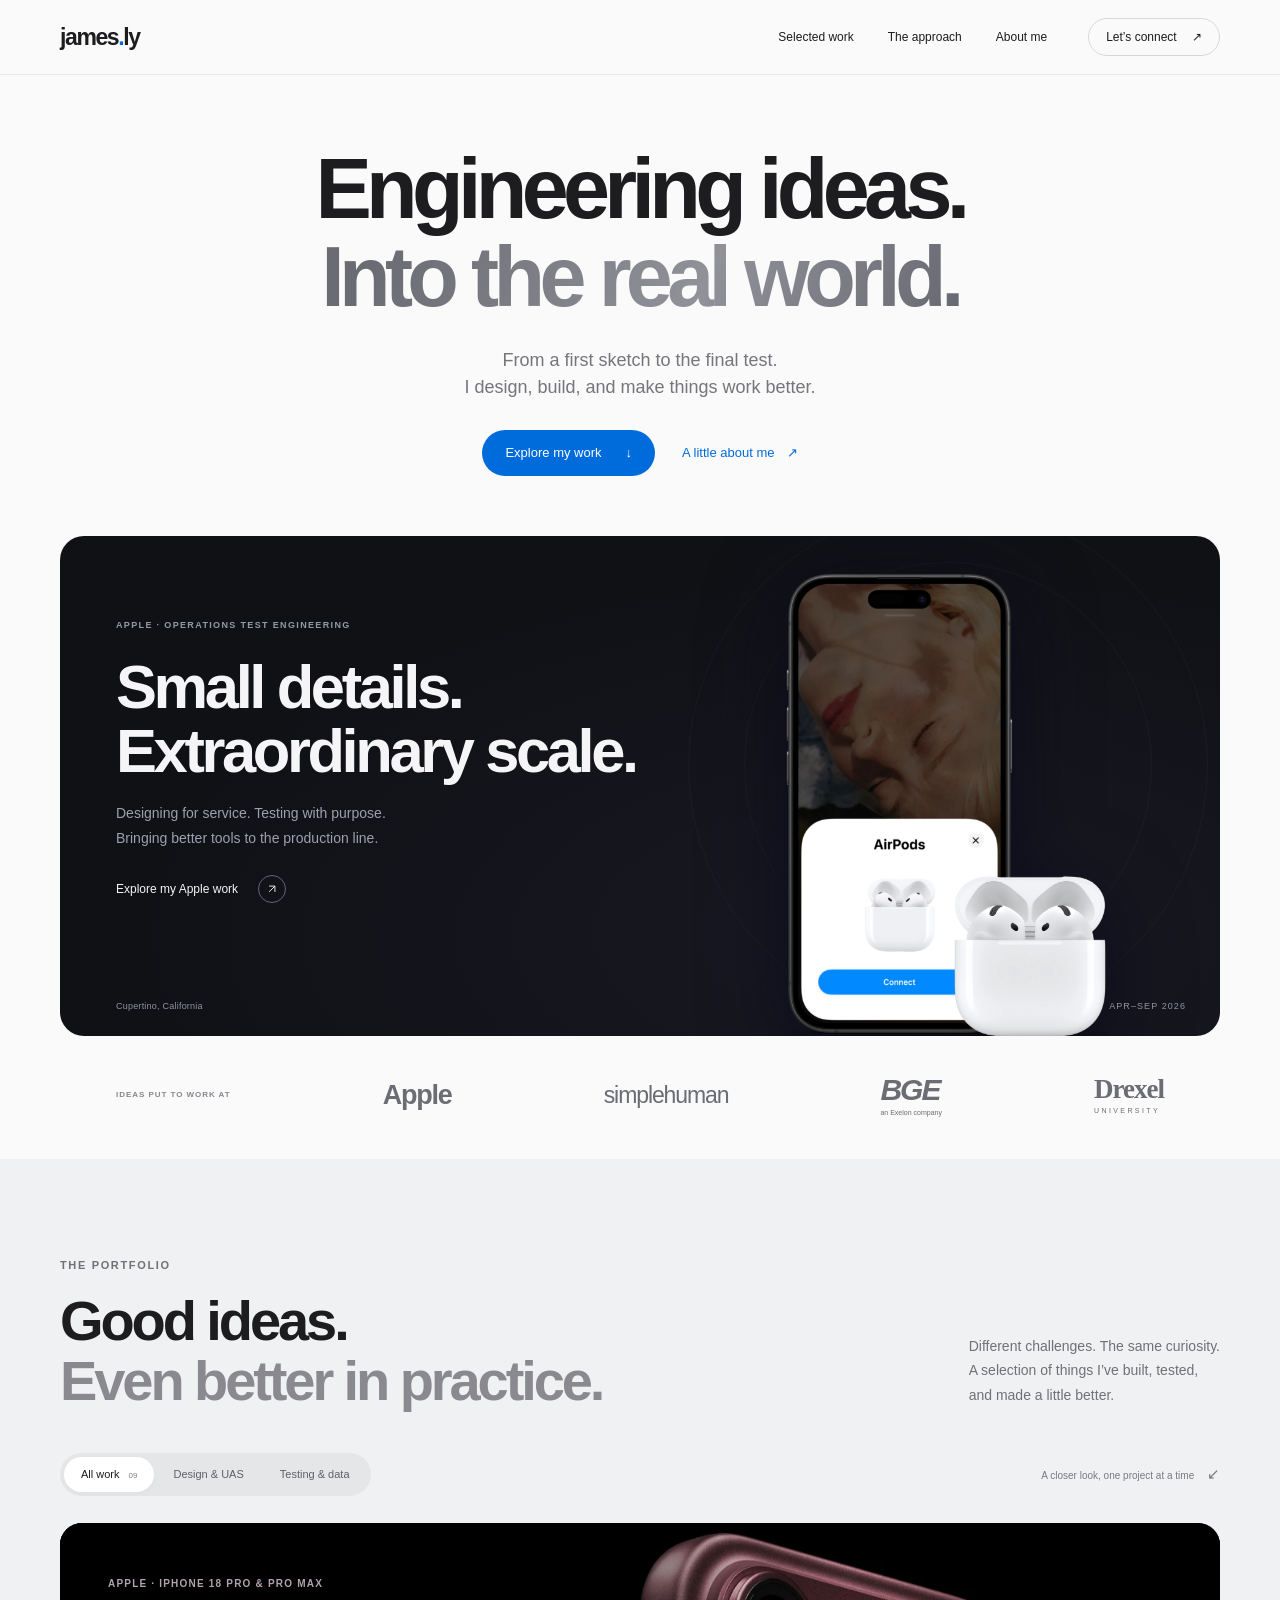
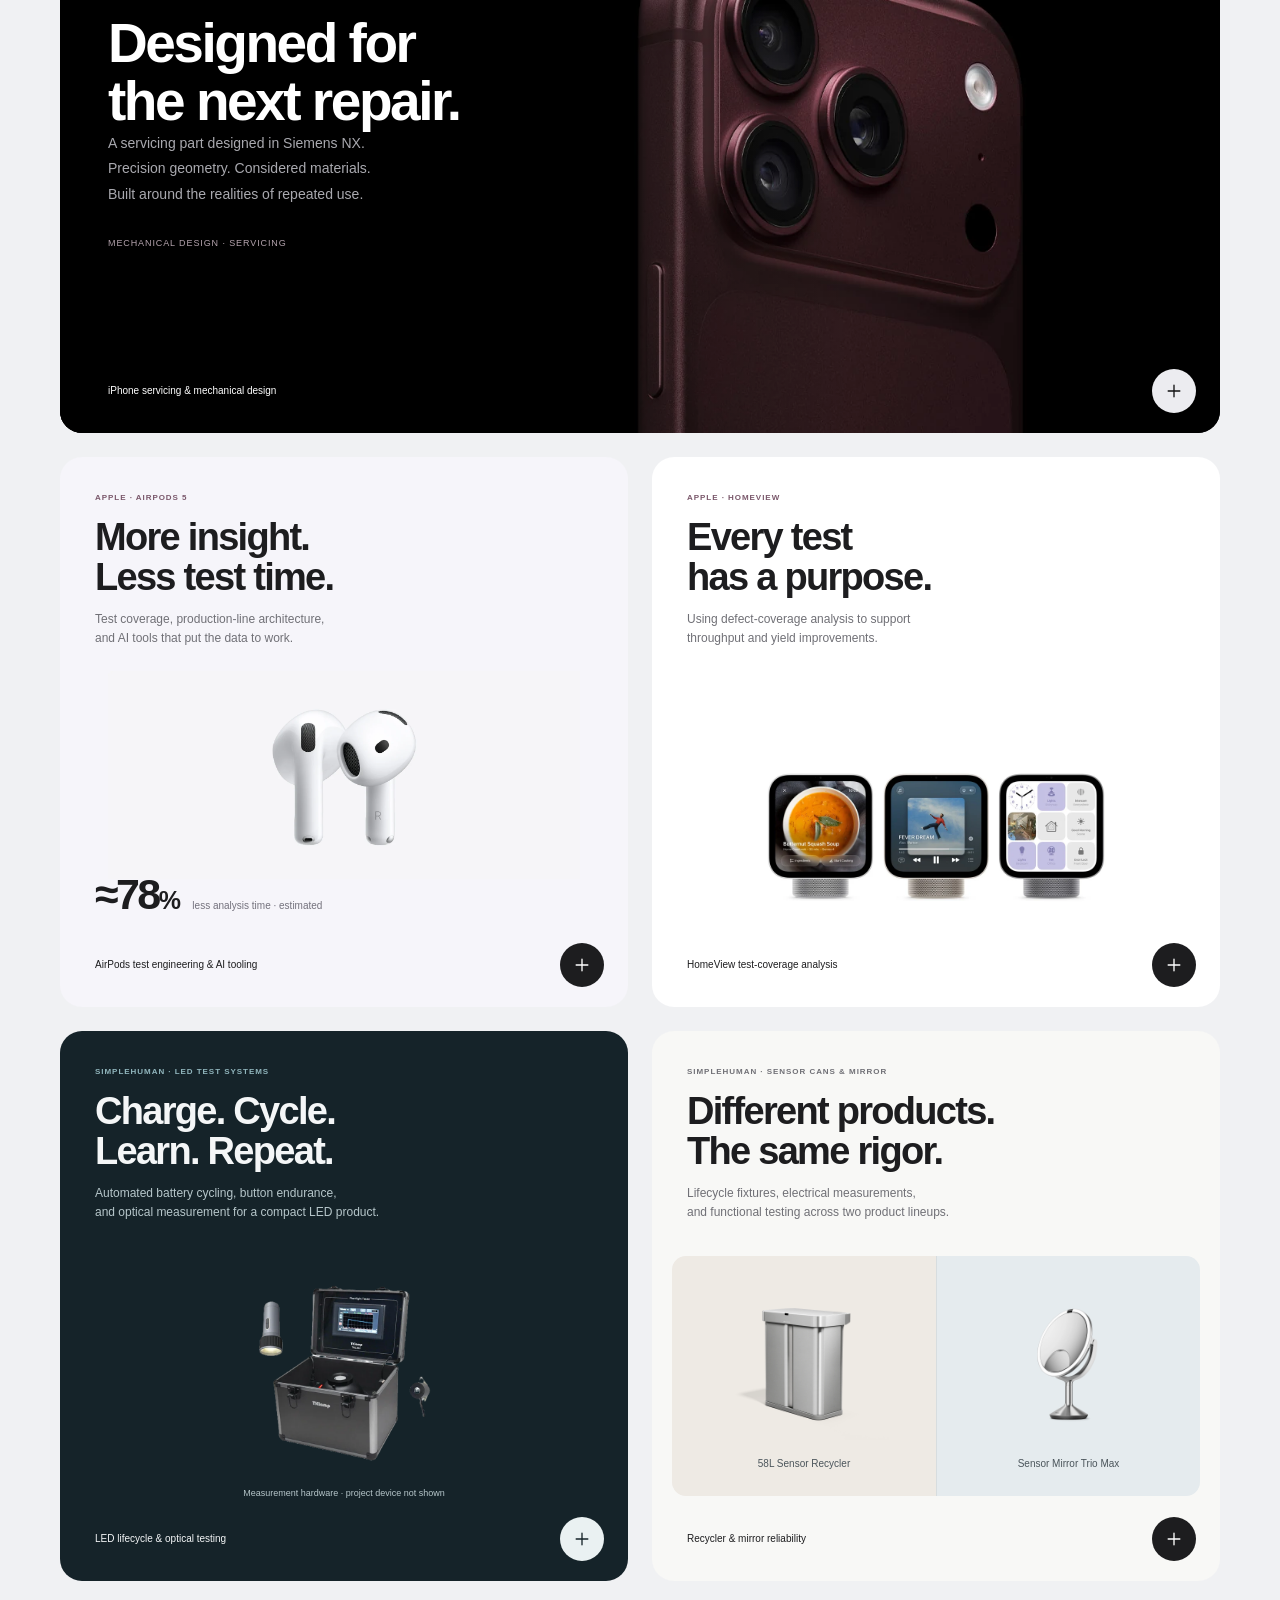
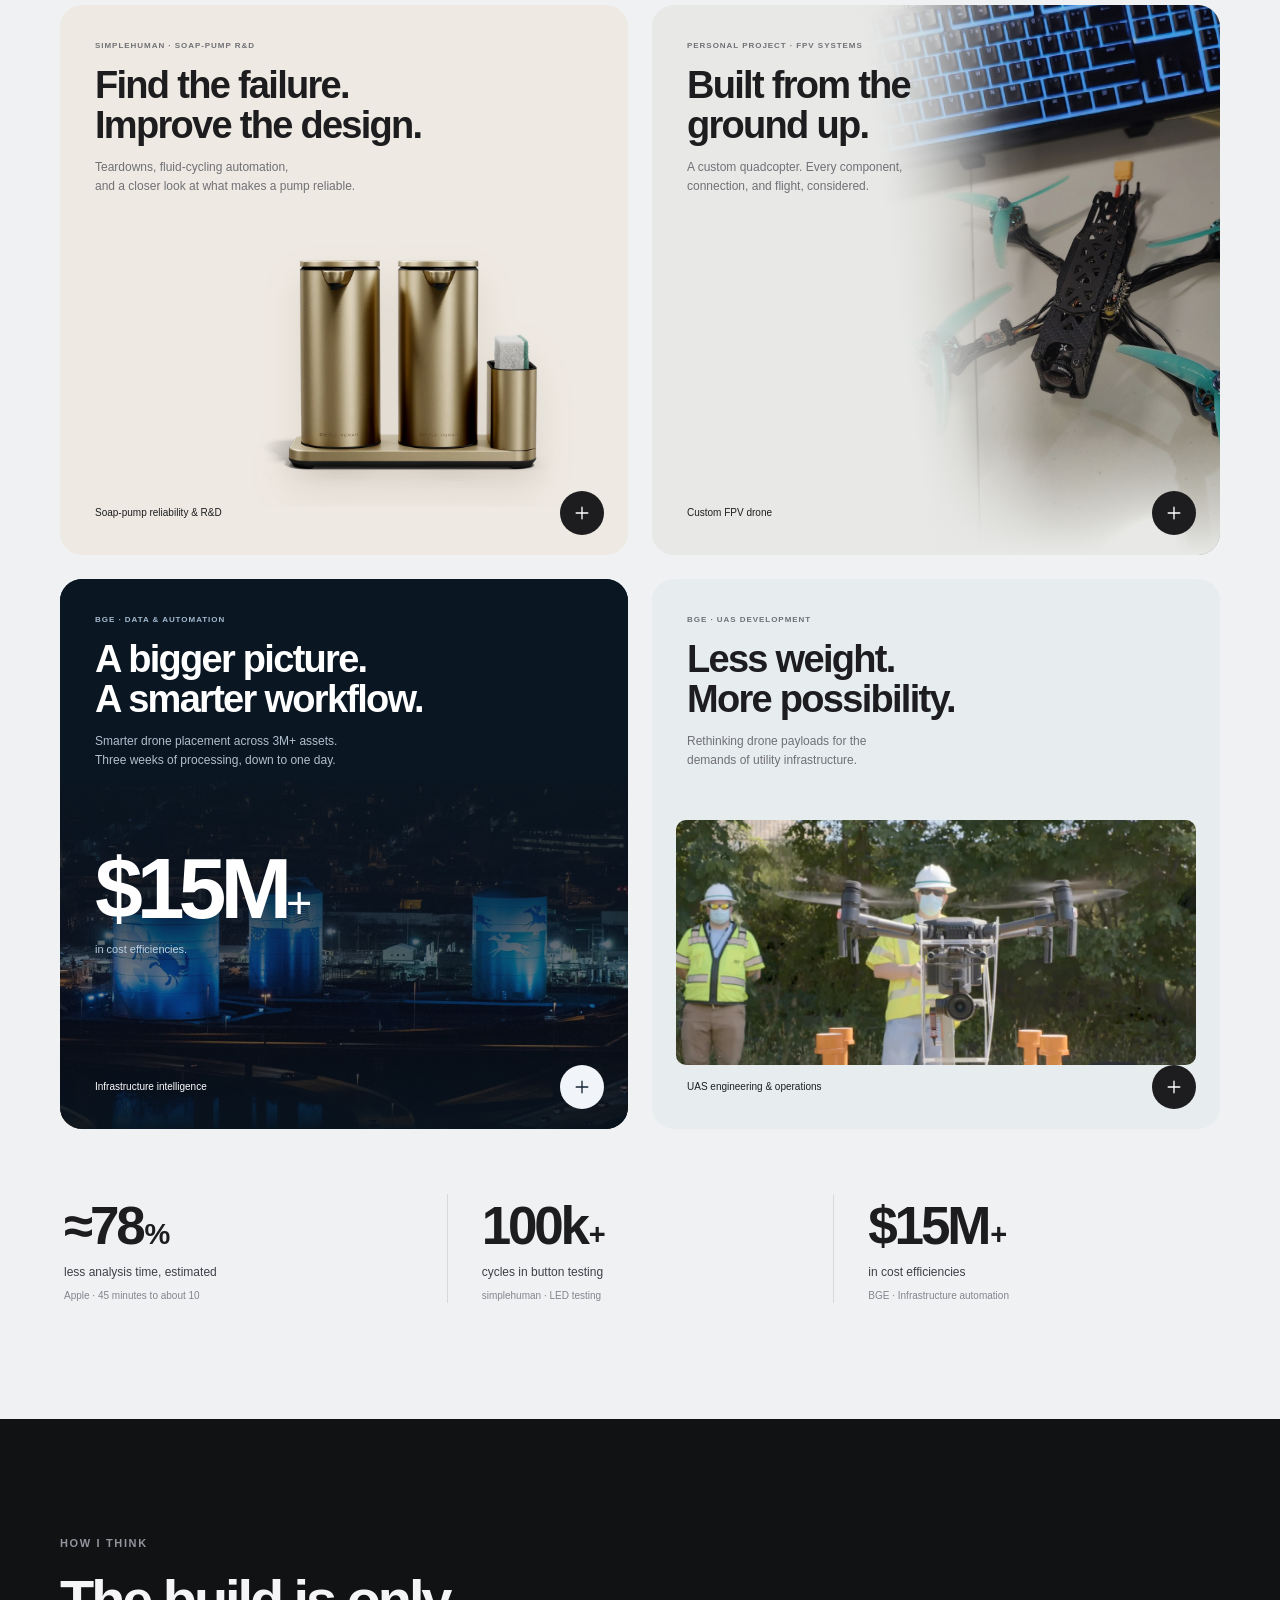
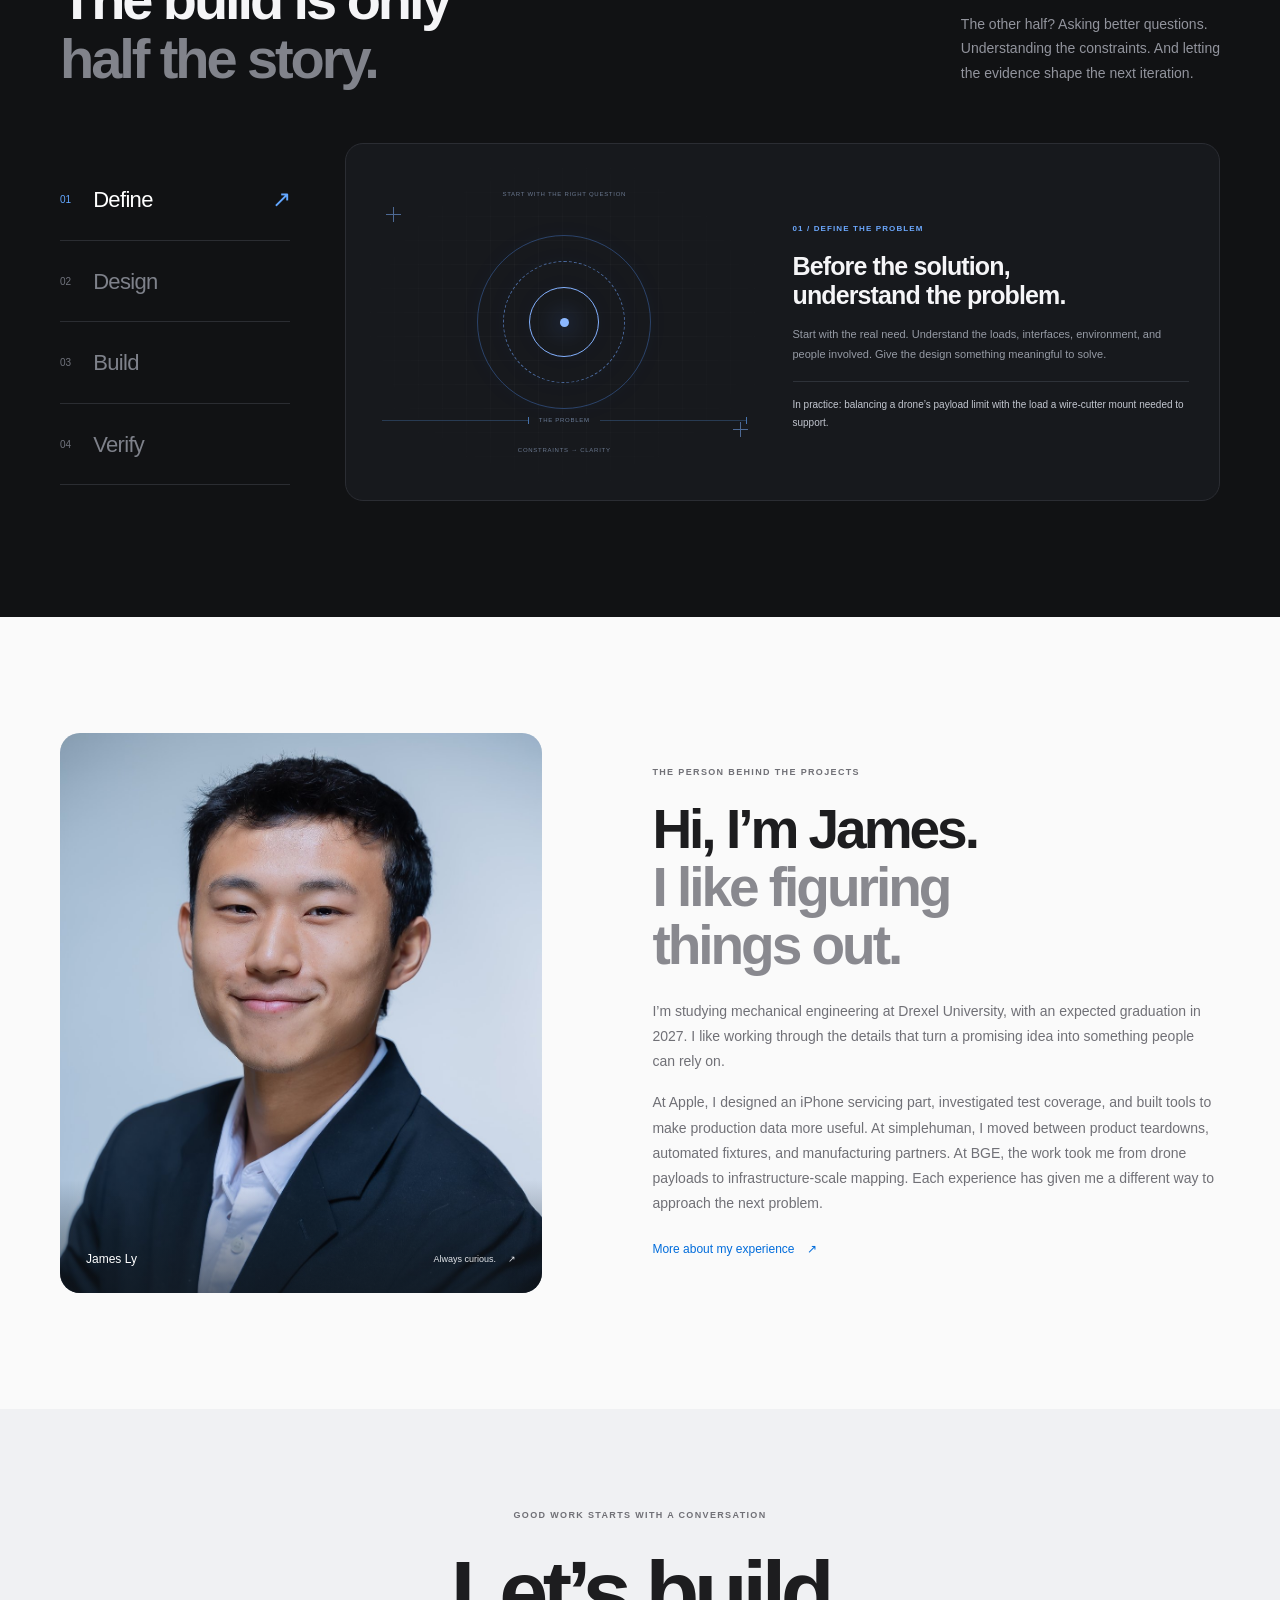
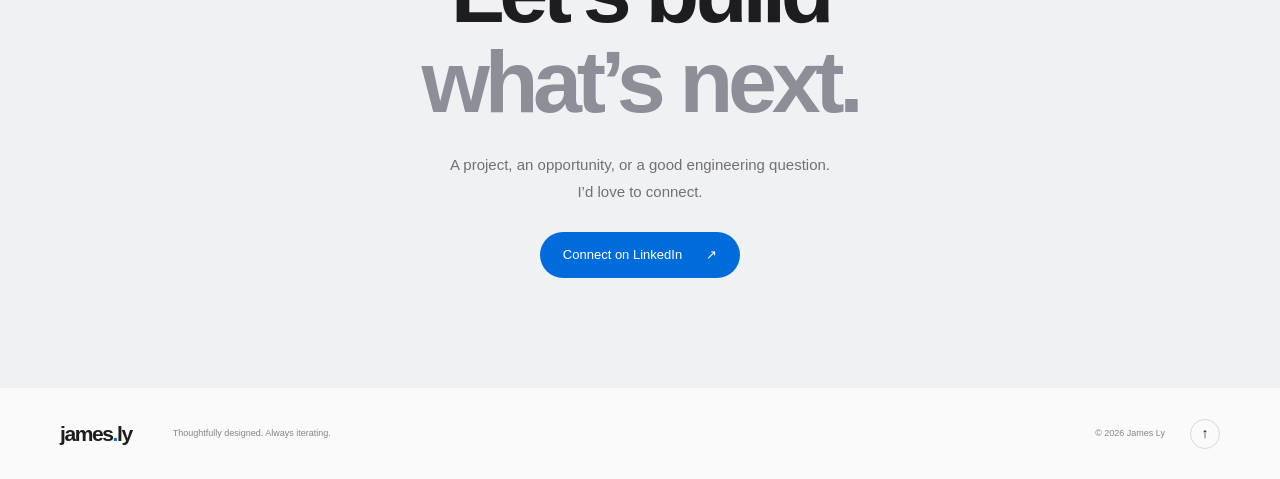
==== commit 8e9f6c39: "Separate simplehuman projects by product and test scope Add LED charging fixture iterations, sensor " ====
--- a/index.html
+++ b/index.html
@@ -10,8 +10,8 @@
   <meta property="og:type" content="website">
   <title>James Ly — Engineering Portfolio</title>
   <link rel="icon" href="favicon.svg?v=3" type="image/svg+xml">
-  <link rel="stylesheet" href="styles.css">
-  <script src="script.js" defer></script>
+  <link rel="stylesheet" href="styles.css?v=20261016-sh">
+  <script src="script.js?v=20261016-sh" defer></script>
 </head>
 <body>
   <a class="skip-link" href="#main">Skip to content</a>
@@ -51,8 +51,8 @@
     <section class="work-section section-space" id="work" aria-labelledby="work-title">
       <div class="content-width">
         <div class="section-heading reveal"><div><p class="eyebrow">THE PORTFOLIO</p><h2 id="work-title">Good ideas.<br><span class="muted">Even better in practice.</span></h2></div><p>Different challenges. The same curiosity.<br>A selection of things I’ve built, tested,<br>and made a little better.</p></div>
-        <div class="work-toolbar"><div class="filter-group" role="group" aria-label="Filter projects"><button class="filter active" data-filter="all" aria-pressed="true">All work <span>07</span></button><button class="filter" data-filter="design" aria-pressed="false">Design & UAS</button><button class="filter" data-filter="testing" aria-pressed="false">Testing & data</button></div><span class="work-hint">A closer look, one project at a time <span aria-hidden="true">↙</span></span></div>
-        <p class="sr-only" id="filter-status" role="status" aria-live="polite">Showing all 7 projects</p>
+        <div class="work-toolbar"><div class="filter-group" role="group" aria-label="Filter projects"><button class="filter active" data-filter="all" aria-pressed="true">All work <span>09</span></button><button class="filter" data-filter="design" aria-pressed="false">Design & UAS</button><button class="filter" data-filter="testing" aria-pressed="false">Testing & data</button></div><span class="work-hint">A closer look, one project at a time <span aria-hidden="true">↙</span></span></div>
+        <p class="sr-only" id="filter-status" role="status" aria-live="polite">Showing all 9 projects</p>
         <div class="project-grid">
           <article class="project-card card-iphone apple-card reveal" id="apple-work" data-category="design">
             <div class="card-copy">
@@ -75,12 +75,25 @@
             <div class="card-image homeview-image"><img src="assets/apple-homeview.webp" alt="Apple HomeView, public product imagery from Apple" width="1260" height="612" loading="lazy"></div>
             <div class="card-bottom"><span>HomeView test-coverage analysis</span><button class="project-open" data-project="homeview" aria-label="Explore Apple HomeView analysis"><svg viewBox="0 0 24 24" aria-hidden="true"><path d="M12 5v14M5 12h14"/></svg></button></div>
           </article>
-          <article class="project-card card-testing reveal" data-category="testing"><div class="card-copy"><p class="card-eyebrow">SIMPLEHUMAN · TEST ENGINEERING</p><h3>Every detail.<br>Put to the test.</h3><p>Making everyday products more reliable,<br>one test cycle at a time.</p></div><div class="card-image product-image"><img src="assets/simplehuman-soap-pumps.webp" alt="Gold simplehuman sensor soap pumps, illustrating the products tested during the co-op" width="600" height="600" loading="lazy"></div><div class="card-bottom"><span>Product reliability & R&D</span><button class="project-open" data-project="simplehuman" aria-label="Explore simplehuman product reliability"><svg viewBox="0 0 24 24" aria-hidden="true"><path d="M12 5v14M5 12h14"/></svg></button></div></article>
+          <article class="project-card card-led reveal" data-category="testing">
+            <div class="card-copy"><p class="card-eyebrow">SIMPLEHUMAN · LED TEST SYSTEMS</p><h3>Charge. Cycle.<br>Learn. Repeat.</h3><p>Automated battery cycling, button endurance,<br>and optical measurement for a compact LED product.</p></div>
+            <figure class="led-instrument"><img src="assets/simplehuman-light-tester.webp" alt="Commercial TKlamp light-measurement equipment and generic accessories; the project device is not shown" width="650" height="650" loading="lazy"><figcaption>Measurement hardware · project device not shown</figcaption></figure>
+            <div class="card-bottom"><span>LED lifecycle & optical testing</span><button class="project-open" data-project="simplehuman-led" aria-label="Explore simplehuman LED testing"><svg viewBox="0 0 24 24" aria-hidden="true"><path d="M12 5v14M5 12h14"/></svg></button></div>
+          </article>
+          <article class="project-card card-home-testing reveal" data-category="testing">
+            <div class="card-copy"><p class="card-eyebrow">SIMPLEHUMAN · SENSOR CANS & MIRROR</p><h3>Different products.<br>The same rigor.</h3><p>Lifecycle fixtures, electrical measurements,<br>and functional testing across two product lineups.</p></div>
+            <div class="product-pair card-product-pair">
+              <figure><img src="assets/simplehuman-sensor-recycler.webp" alt="simplehuman 58L Sensor Recycler, official commercial product image" width="1600" height="1600" loading="lazy"><figcaption>58L Sensor Recycler</figcaption></figure>
+              <figure><img src="assets/simplehuman-mirror-trio-max.webp" alt="simplehuman Sensor Mirror Trio Max, official commercial product image" width="1600" height="1600" loading="lazy"><figcaption>Sensor Mirror Trio Max</figcaption></figure>
+            </div>
+            <div class="card-bottom"><span>Recycler & mirror reliability</span><button class="project-open" data-project="simplehuman-home" aria-label="Explore simplehuman recycler and mirror testing"><svg viewBox="0 0 24 24" aria-hidden="true"><path d="M12 5v14M5 12h14"/></svg></button></div>
+          </article>
+          <article class="project-card card-testing reveal" data-category="testing"><div class="card-copy"><p class="card-eyebrow">SIMPLEHUMAN · SOAP-PUMP R&D</p><h3>Find the failure.<br>Improve the design.</h3><p>Teardowns, fluid-cycling automation,<br>and a closer look at what makes a pump reliable.</p></div><div class="card-image product-image"><img src="assets/simplehuman-soap-pumps.webp" alt="Gold simplehuman sensor soap pumps, illustrating the product family investigated" width="600" height="600" loading="lazy"></div><div class="card-bottom"><span>Soap-pump reliability & R&D</span><button class="project-open" data-project="simplehuman" aria-label="Explore simplehuman soap-pump reliability"><svg viewBox="0 0 24 24" aria-hidden="true"><path d="M12 5v14M5 12h14"/></svg></button></div></article>
           <article class="project-card card-fpv reveal" data-category="design"><div class="card-copy"><p class="card-eyebrow">PERSONAL PROJECT · FPV SYSTEMS</p><h3>Built from the<br>ground up.</h3><p>A custom quadcopter. Every component,<br>connection, and flight, considered.</p></div><div class="card-image fpv-image"><img src="assets/custom-fpv-drone.jpg" alt="James’s assembled carbon-fiber FPV drone with turquoise propellers" width="1203" height="1600" loading="lazy"></div><div class="card-bottom"><span>Custom FPV drone</span><button class="project-open" data-project="fpv" aria-label="Explore custom FPV drone"><svg viewBox="0 0 24 24" aria-hidden="true"><path d="M12 5v14M5 12h14"/></svg></button></div></article>
           <article class="project-card card-data reveal" data-category="testing"><img class="data-background" src="assets/bge-lng-tanks.jpg" alt="Blue-lit LNG storage tanks at night, representing BGE’s utility infrastructure" width="1600" height="800" loading="lazy"><div class="card-copy"><p class="card-eyebrow">BGE · DATA & AUTOMATION</p><h3>A bigger picture.<br>A smarter workflow.</h3><p>Smarter drone placement across 3M+ assets.<br>Three weeks of processing, down to one day.</p></div><div class="data-stat" aria-label="Over 15 million dollars in cost efficiencies"><span>$15M<span class="stat-plus">+</span></span><span>in cost efficiencies.</span></div><div class="card-bottom"><span>Infrastructure intelligence</span><button class="project-open" data-project="data" aria-label="Explore infrastructure data automation"><svg viewBox="0 0 24 24" aria-hidden="true"><path d="M12 5v14M5 12h14"/></svg></button></div></article>
           <article class="project-card card-bge reveal" data-category="design"><div class="card-copy"><p class="card-eyebrow">BGE · UAS DEVELOPMENT</p><h3>Less weight.<br>More possibility.</h3><p>Rethinking drone payloads for the<br>demands of utility infrastructure.</p></div><div class="card-image bge-image"><img src="assets/bge-payload-design.webp" alt="BGE utility crew with a drone and mounted payload" width="1347" height="728" loading="lazy"></div><div class="card-bottom"><span>UAS engineering & operations</span><button class="project-open" data-project="bge" aria-label="Explore BGE UAS engineering"><svg viewBox="0 0 24 24" aria-hidden="true"><path d="M12 5v14M5 12h14"/></svg></button></div></article>
         </div>
-        <div class="results-strip reveal"><div><strong>≈78<span>%</span></strong><p>less analysis time, estimated <span>Apple · 45 minutes to about 10</span></p></div><div><strong>100k<span>+</span></strong><p>cycles in button testing <span>simplehuman · Reliability</span></p></div><div><strong>$15M<span>+</span></strong><p>in cost efficiencies <span>BGE · Infrastructure automation</span></p></div></div>
+        <div class="results-strip reveal"><div><strong>≈78<span>%</span></strong><p>less analysis time, estimated <span>Apple · 45 minutes to about 10</span></p></div><div><strong>100k<span>+</span></strong><p>cycles in button testing <span>simplehuman · LED testing</span></p></div><div><strong>$15M<span>+</span></strong><p>in cost efficiencies <span>BGE · Infrastructure automation</span></p></div></div>
       </div>
     </section>
     <section class="approach-section section-space" id="approach" aria-labelledby="approach-title">
--- a/styles.css
+++ b/styles.css
@@ -124,4 +124,52 @@
   .portrait-wrap > img { object-position: 50% 0%; }
   .data-stat > span:first-child { font-size: clamp(65px, 18vw, 85px); }
 }
+/* Separate product stories keep test methods tied to the right hardware. */
+.card-led { background: #152329; color: #f4f6f7; }
+.card-led .card-eyebrow { color: #91b6bd; }
+.card-led .card-copy > p:last-child { color: #b6c6ca; }
+.card-led .project-open { background: #eaf1f2; color: #152329; }
+.card-led .project-open:hover { background: var(--blue); color: #fff; }
+.led-instrument { position: absolute; inset: 210px 30px 80px; margin: 0; display: grid; grid-template-rows: minmax(0, 1fr) auto; gap: 9px; }
+.led-instrument img { width: 100%; height: 100%; object-fit: contain; }
+.led-instrument figcaption { font-size: 9px; text-align: center; color: #b6c6ca; }
+.card-home-testing { background: #f8f8f6; }
+.product-pair { display: grid; grid-template-columns: minmax(0, 1fr) minmax(0, 1fr); grid-template-rows: minmax(0, 1fr); overflow: hidden; border-radius: 14px; }
+.product-pair figure { margin: 0; min-width: 0; min-height: 0; display: grid; grid-template-rows: minmax(0, 1fr) auto; padding: 15px 8px 17px; background: #eeeae4; }
+.product-pair figure + figure { background: #e5ebee; border-left: 1px solid #d7dddf; }
+.product-pair img { width: 100%; height: 100%; min-height: 0; object-fit: contain; object-position: center; }
+.product-pair figcaption { font-size: 10px; line-height: 1.5; color: #4b555b; text-align: center; padding: 9px 5px 0; min-height: 39px; display: grid; place-items: center; }
+.card-product-pair { position: absolute; inset: 225px 20px 85px; }
+.dialog-product-pair { height: 360px; margin: 28px 0; }
+.dialog-product-pair figure { padding: 20px 12px; }
+.dialog-product-pair figcaption { font-size: 12px; }
+.dialog-image-caption { font-size: 10px; line-height: 1.6; margin: -18px 0 26px; color: #666b73; }
+.dialog-source-links { display: flex; flex-direction: column; align-items: flex-start; gap: 12px; }
+.dialog-source-links .text-link { line-height: 1.6; }
+.fixture-iterations { margin-top: 36px; }
+.fixture-iterations > h3 { font-size: 23px; letter-spacing: -.035em; line-height: 1.25; }
+.fixture-iterations ol { list-style: none; display: grid; grid-template-columns: repeat(3, minmax(0, 1fr)); gap: 12px; padding: 0; margin: 20px 0 32px; }
+.fixture-iterations li { background: #eeeff1; border-radius: 12px; padding: 20px 17px; }
+.iteration-index { color: #557c89; font-size: 10px; font-weight: 600; letter-spacing: .08em; }
+.fixture-iterations h4 { font-size: 14px; line-height: 1.4; margin: 17px 0 10px; letter-spacing: -.02em; font-weight: 600; }
+.fixture-iterations p { font-size: 11px; line-height: 1.8; color: #62676e; }
+@media (max-width: 800px) {
+  .led-instrument { inset: 215px 20px 80px; }
+  .card-product-pair { inset: 220px 14px 85px; }
+  .product-pair figcaption { font-size: 9px; }
+}
+@media (max-width: 580px) {
+  .led-instrument { inset: 235px 20px 80px; }
+  .card-product-pair { inset: 235px 14px 85px; }
+  .card-home-testing h3 { font-size: clamp(29px, 8.6vw, 37px); }
+  .card-led .card-copy > p:last-child, .card-home-testing .card-copy > p:last-child { font-size: 11px; }
+  .led-instrument figcaption { font-size: 8px; }
+  .product-pair figure { padding: 10px 4px 12px; }
+  .dialog-product-pair { height: 265px; }
+  .dialog-product-pair figcaption { font-size: 10px; }
+  .fixture-iterations ol { grid-template-columns: 1fr; gap: 10px; }
+  .fixture-iterations li { padding: 20px; }
+  .fixture-iterations h4 { margin-top: 8px; font-size: 15px; }
+  .fixture-iterations p { font-size: 12px; }
+}
 @media(prefers-reduced-motion:reduce){html{scroll-behavior:auto}*,*::before,*::after{animation:none!important;transition:none!important}.motion-ready .reveal{opacity:1;transform:none}.hero-product{transform:none;will-change:auto}.project-card:hover,.motion-ready .project-card.in-view:hover,.button:hover{transform:none}}
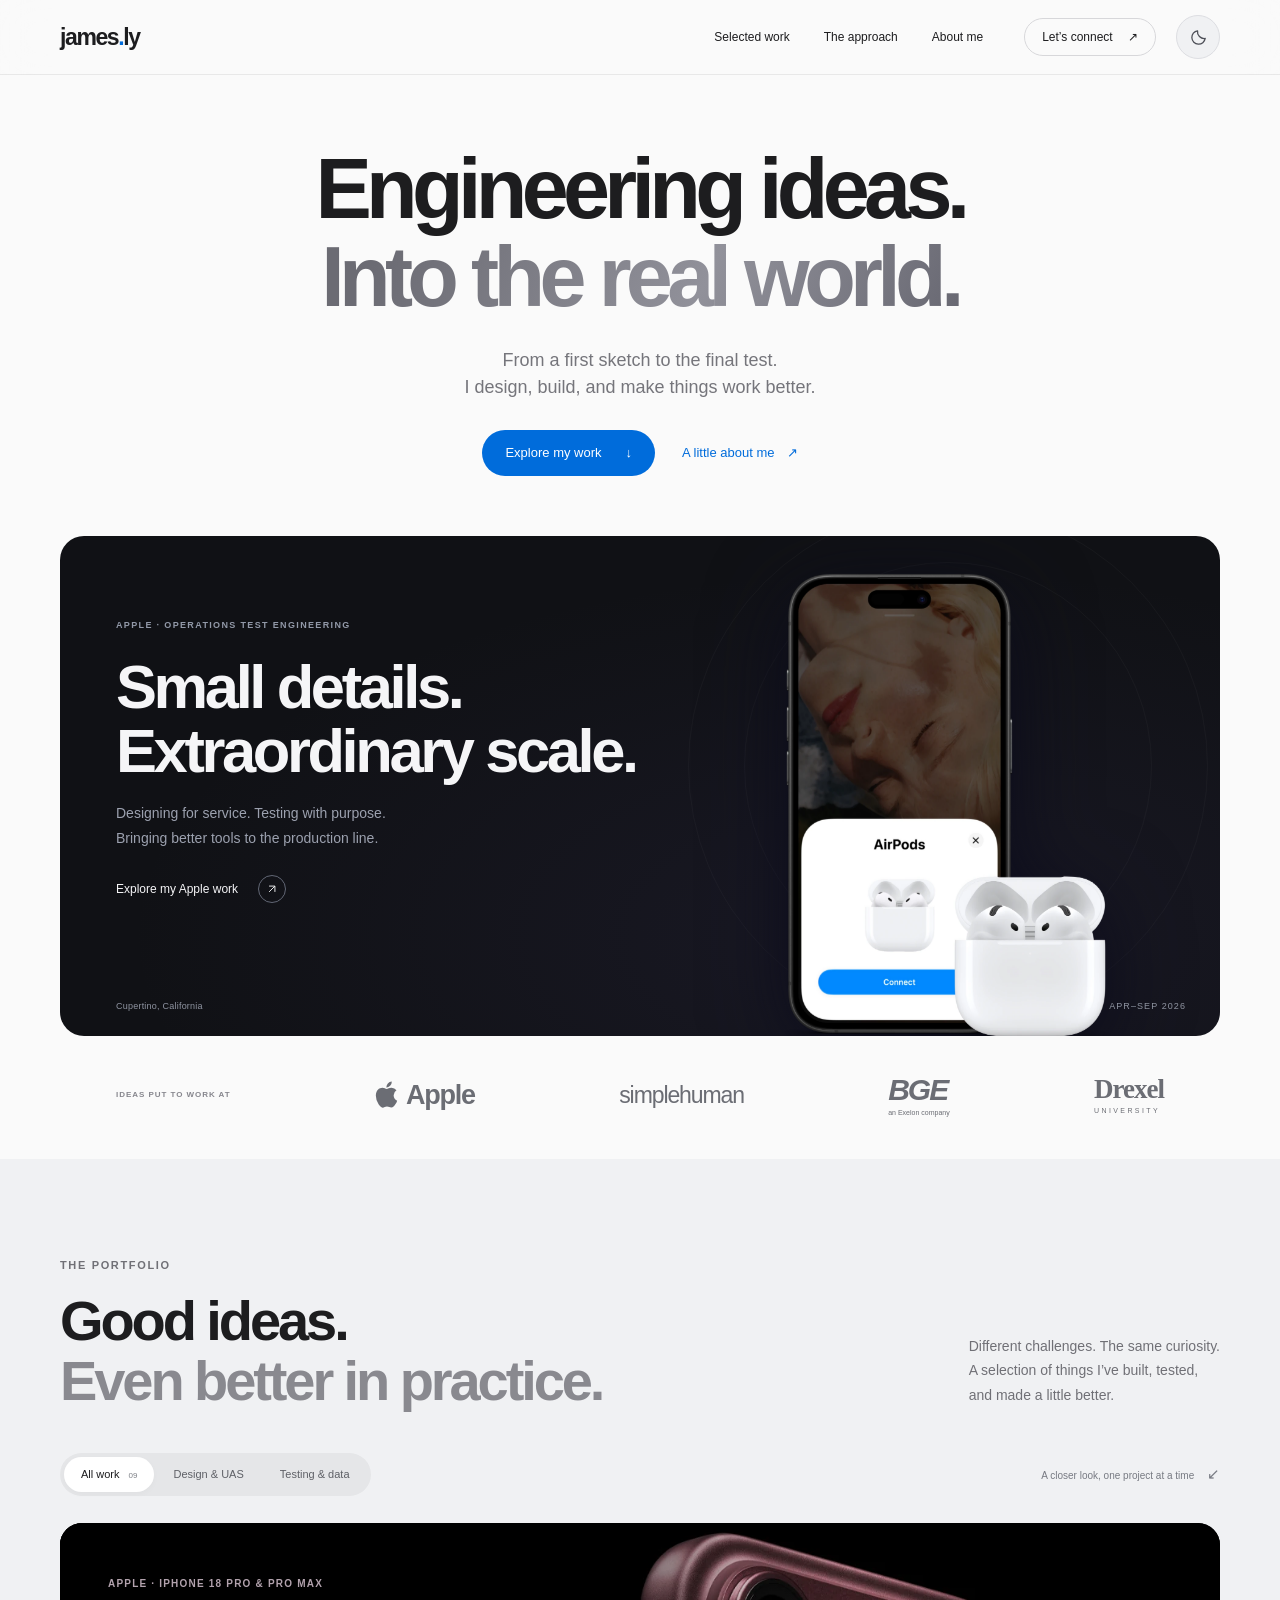
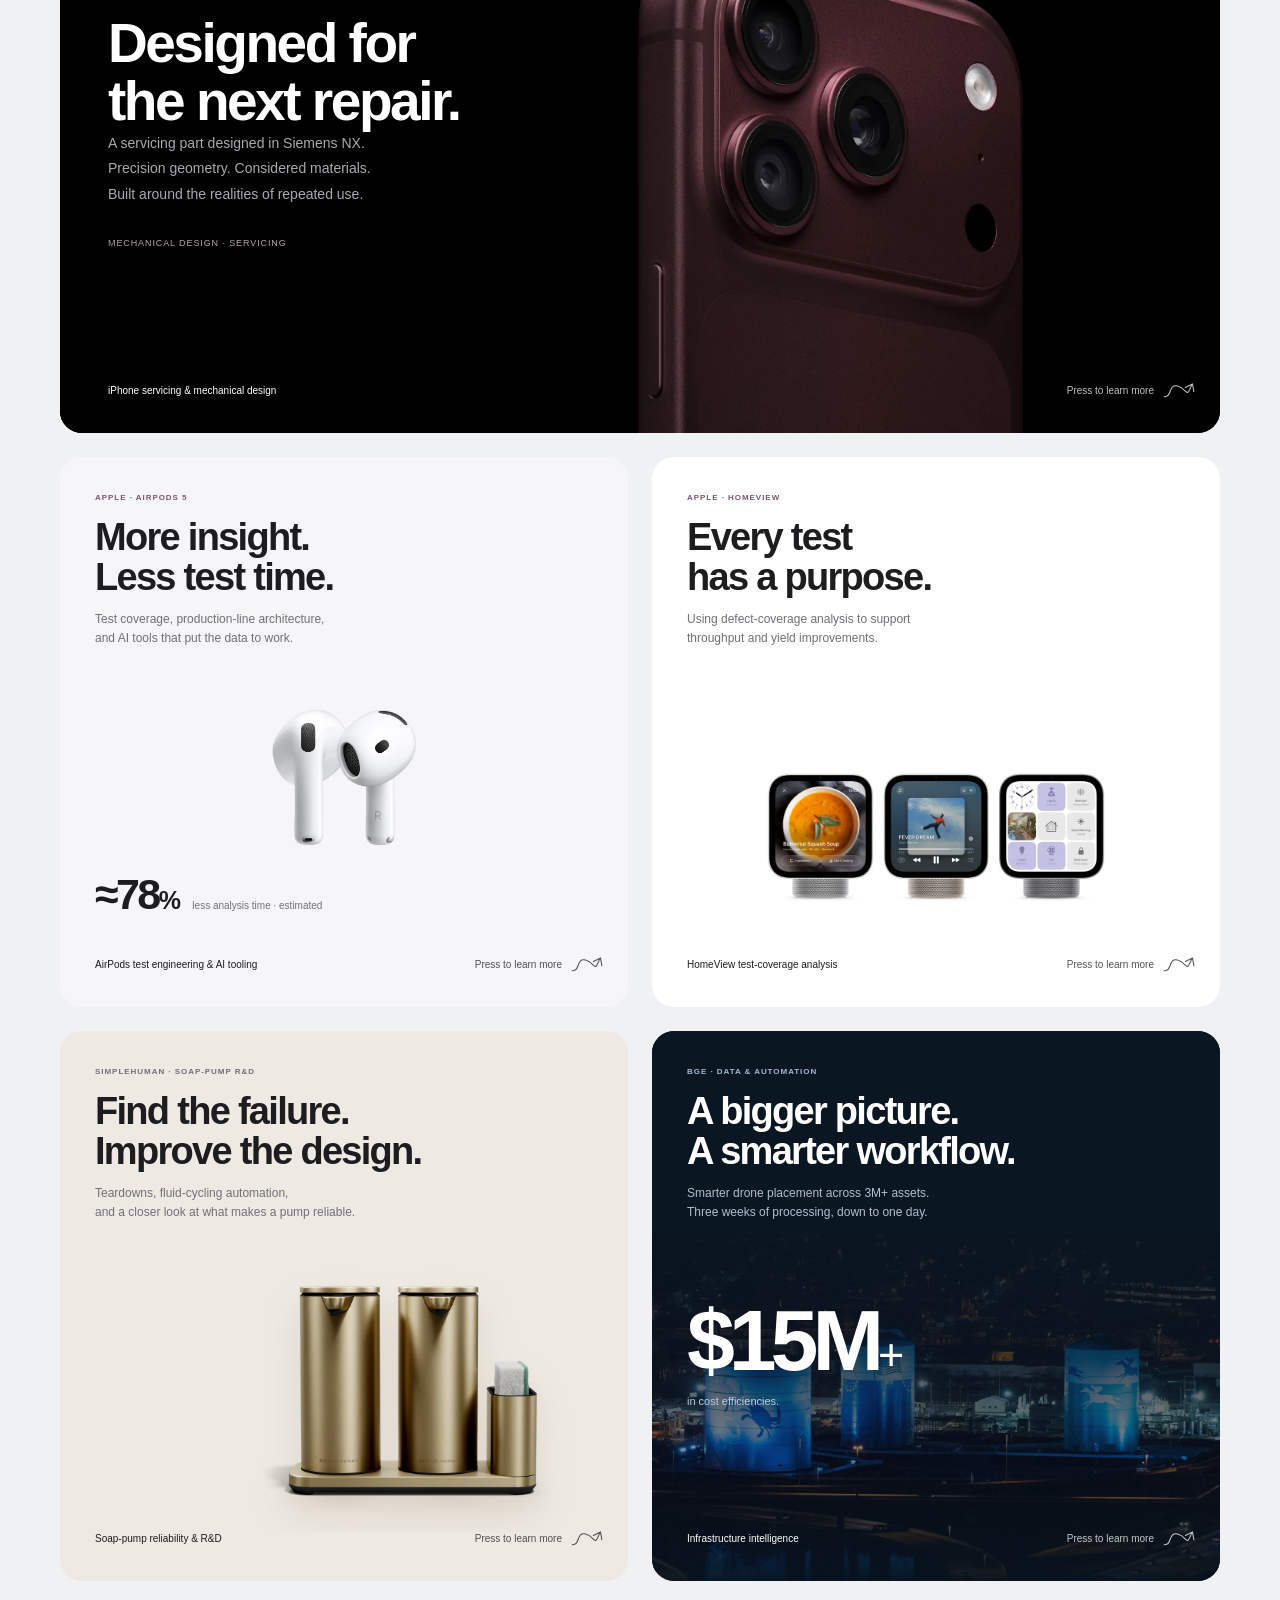
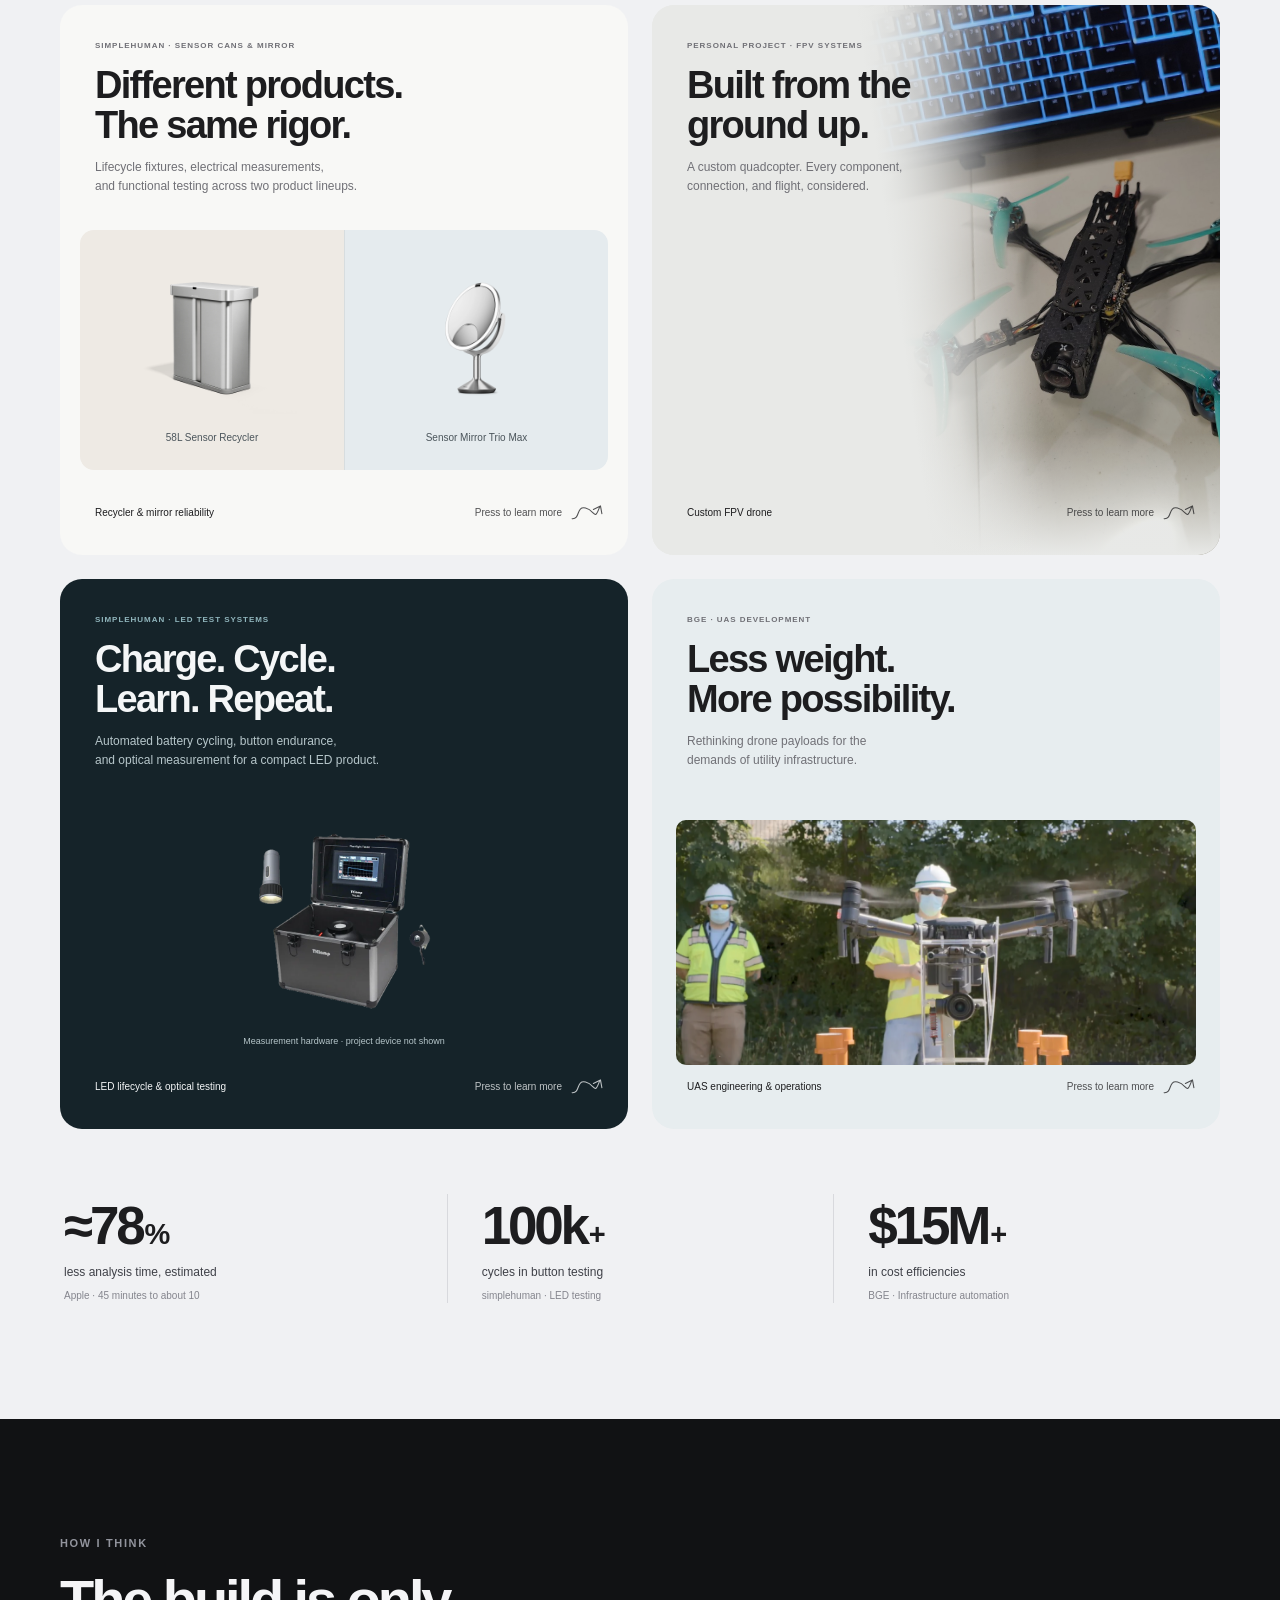
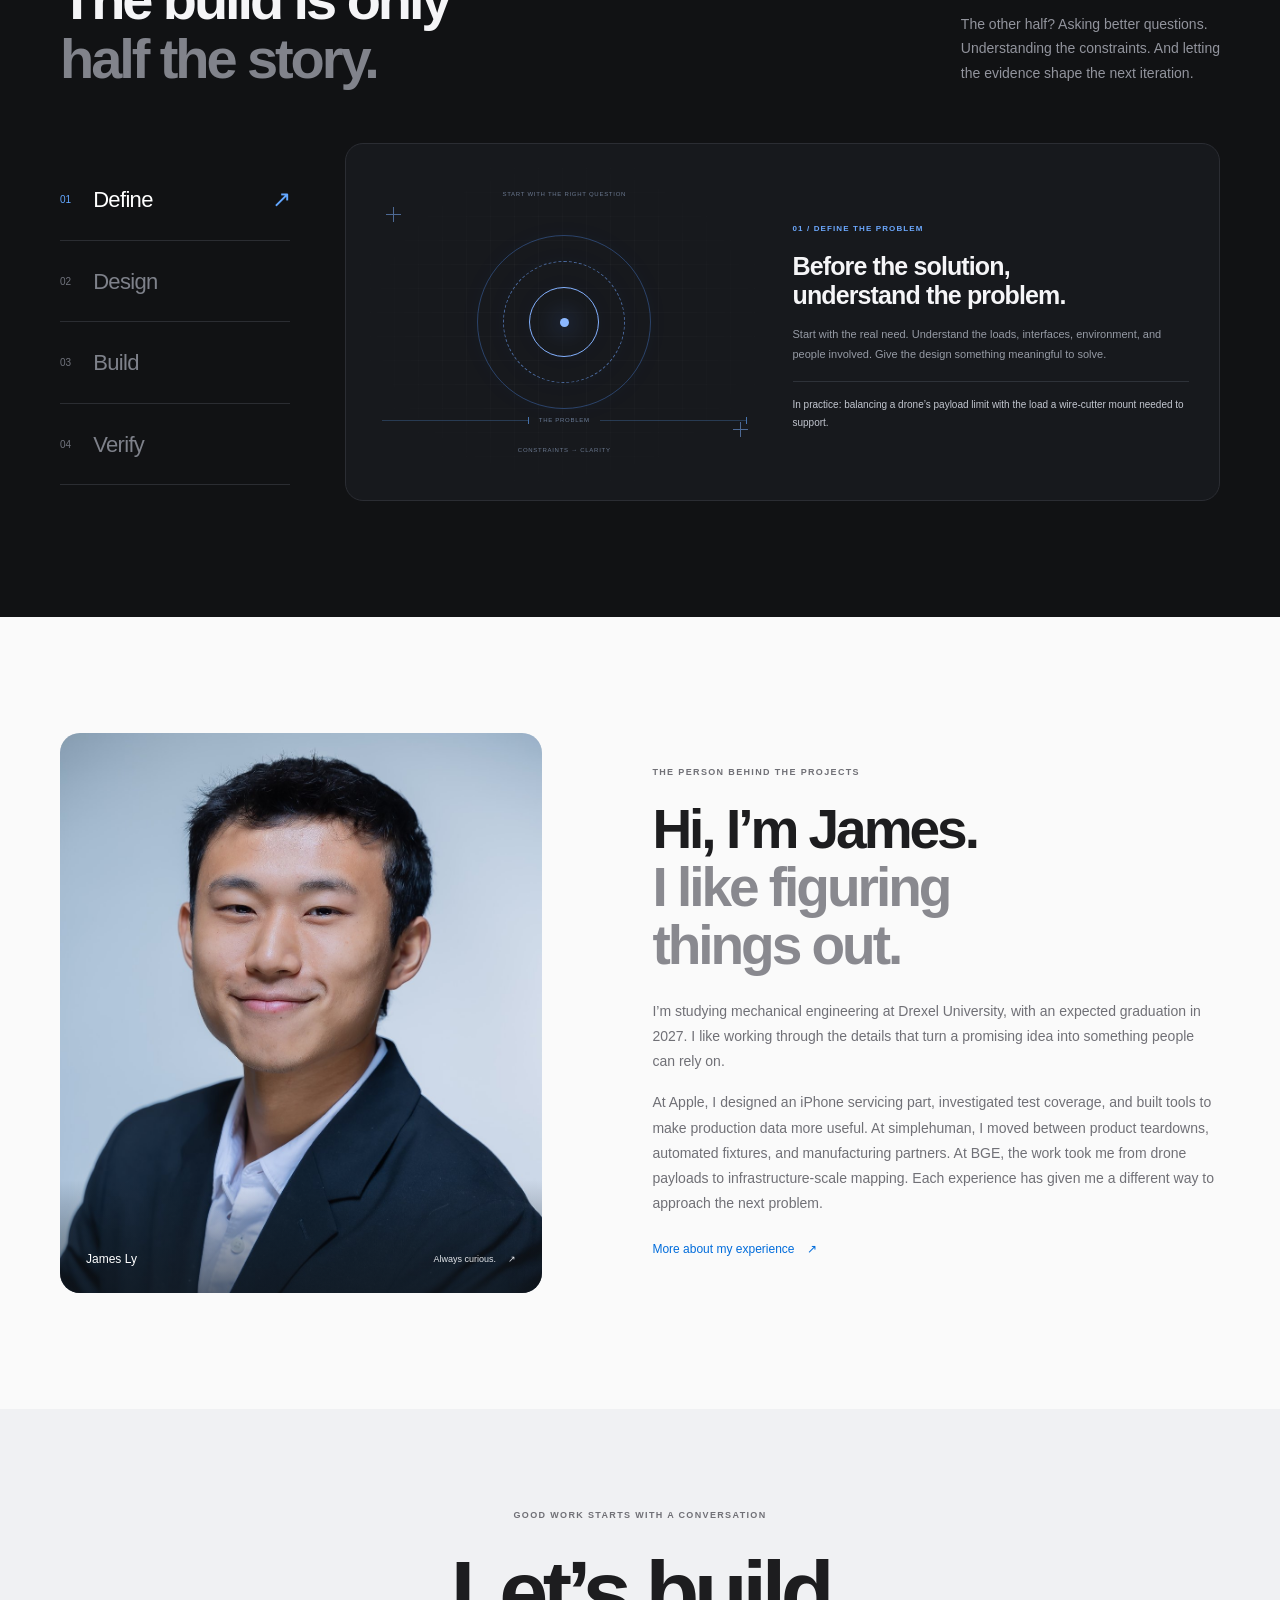
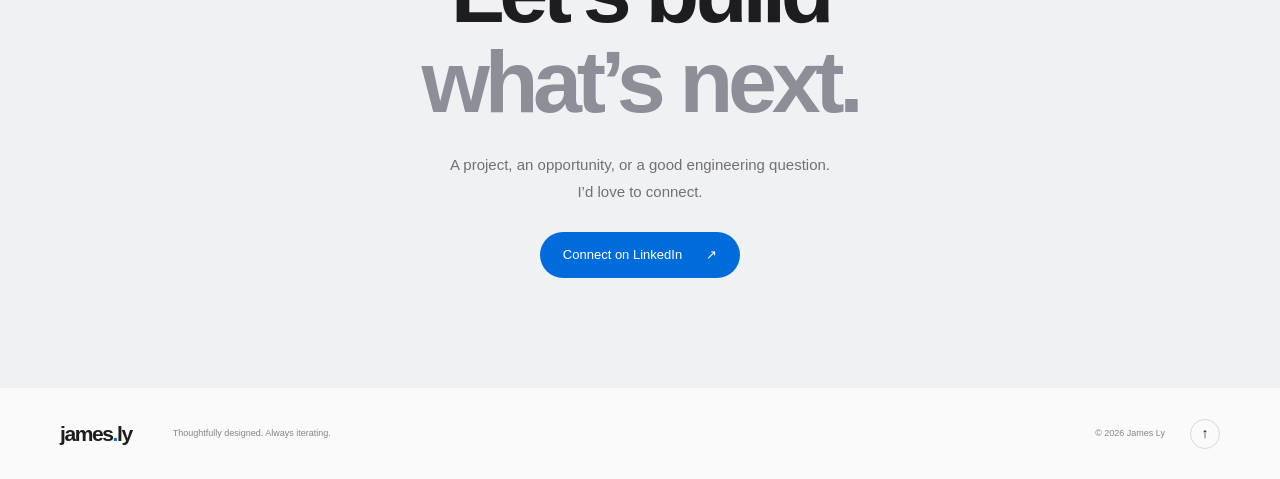
==== commit 674ba5cd: "Add dark mode and whole-card project interactions Reorder the nine cases, add the Apple mark to the " ====
--- a/index.html
+++ b/index.html
@@ -4,20 +4,24 @@
   <meta charset="utf-8">
   <meta name="viewport" content="width=device-width, initial-scale=1">
   <meta name="theme-color" content="#fafafa">
+  <meta name="color-scheme" content="light dark">
+  <script src="theme.js?v=20261016-ui"></script>
   <meta name="description" content="James Ly’s engineering portfolio: Apple product servicing and operations test engineering, simplehuman reliability and R&D, custom drones, and BGE infrastructure automation.">
   <meta property="og:title" content="James Ly — Engineering ideas into reality.">
   <meta property="og:description" content="A closer look at the design, testing, and thinking behind the work.">
   <meta property="og:type" content="website">
   <title>James Ly — Engineering Portfolio</title>
   <link rel="icon" href="favicon.svg?v=3" type="image/svg+xml">
-  <link rel="stylesheet" href="styles.css?v=20261016-sh">
-  <script src="script.js?v=20261016-sh" defer></script>
+  <link rel="stylesheet" href="styles.css?v=20261016-ui">
+  <link rel="stylesheet" href="theme.css?v=20261016-ui">
+  <script src="script.js?v=20261016-ui" defer></script>
 </head>
 <body>
   <a class="skip-link" href="#main">Skip to content</a>
   <header class="site-header">
     <div class="nav-shell">
       <a class="brand" href="#top" aria-label="James Ly, home">james<span class="brand-dot">.</span>ly</a>
+      <button class="theme-toggle" type="button" aria-label="Dark mode" aria-pressed="false" title="Switch to dark mode"><svg class="theme-icon-moon" viewBox="0 0 24 24" aria-hidden="true"><path d="M20.5 13.2A8.5 8.5 0 0 1 10.8 3.5 8.5 8.5 0 1 0 20.5 13.2Z"/></svg><svg class="theme-icon-sun" viewBox="0 0 24 24" aria-hidden="true"><circle cx="12" cy="12" r="4"/><path d="M12 2v2m0 16v2M2 12h2m16 0h2M5 5l1.5 1.5m11 11L19 19M5 19l1.5-1.5m11-11L19 5"/></svg><span class="sr-only">Dark mode</span></button>
       <button class="menu-toggle" aria-label="Open navigation" aria-expanded="false" aria-controls="primary-nav"><span></span><span></span></button>
       <nav id="primary-nav" aria-label="Primary navigation">
         <a href="#work" data-nav="work">Selected work</a>
@@ -46,7 +50,7 @@
         <img class="hero-product" src="assets/apple-airpods-connection.webp" alt="AirPods 5 and their open charging case beside an iPhone pairing screen, public product imagery from Apple" width="1076" height="1540" fetchpriority="high">
         <div class="showcase-caption"><span>Cupertino, California</span><span class="caption-number">APR–SEP 2026</span></div>
       </div>
-      <div class="experience-strip content-width" aria-label="Experience and education"><span class="strip-label">IDEAS PUT TO WORK AT</span><span class="company company-apple">Apple</span><span class="company company-sh">simplehuman</span><span class="company company-bge">BGE<span>an Exelon company</span></span><span class="company company-drexel">Drexel<span>UNIVERSITY</span></span></div>
+      <div class="experience-strip content-width" aria-label="Experience and education"><span class="strip-label">IDEAS PUT TO WORK AT</span><span class="company company-apple"><svg class="apple-mark" viewBox="0 12 14 17" fill="currentColor" aria-hidden="true" focusable="false" xmlns="http://www.w3.org/2000/svg"><path d="m13.0729 17.6825a3.61 3.61 0 0 0 -1.7248 3.0365 3.5132 3.5132 0 0 0 2.1379 3.2223 8.394 8.394 0 0 1 -1.0948 2.2618c-.6816.9812-1.3943 1.9623-2.4787 1.9623s-1.3633-.63-2.613-.63c-1.2187 0-1.6525.6507-2.644.6507s-1.6834-.9089-2.4787-2.0243a9.7842 9.7842 0 0 1 -1.6628-5.2776c0-3.0984 2.014-4.7405 3.9969-4.7405 1.0535 0 1.9314.6919 2.5924.6919.63 0 1.6112-.7333 2.8092-.7333a3.7579 3.7579 0 0 1 3.1604 1.5802zm-3.7284-2.8918a3.5615 3.5615 0 0 0 .8469-2.22 1.5353 1.5353 0 0 0 -.031-.32 3.5686 3.5686 0 0 0 -2.3445 1.2084 3.4629 3.4629 0 0 0 -.8779 2.1585 1.419 1.419 0 0 0 .031.2892 1.19 1.19 0 0 0 .2169.0207 3.0935 3.0935 0 0 0 2.1586-1.1368z"/></svg><span>Apple</span></span><span class="company company-sh">simplehuman</span><span class="company company-bge">BGE<span>an Exelon company</span></span><span class="company company-drexel">Drexel<span>UNIVERSITY</span></span></div>
     </section>
     <section class="work-section section-space" id="work" aria-labelledby="work-title">
       <div class="content-width">
@@ -62,36 +66,36 @@
               <span class="card-discipline">MECHANICAL DESIGN · SERVICING</span>
             </div>
             <div class="card-image iphone-image"><img src="assets/apple-iphone.webp" alt="Apple iPhone 18 Pro rear enclosure and camera system, public product imagery" width="1440" height="760" loading="lazy"></div>
-            <div class="card-bottom"><span>iPhone servicing & mechanical design</span><button class="project-open" data-project="iphone" aria-label="Explore Apple iPhone servicing"><svg viewBox="0 0 24 24" aria-hidden="true"><path d="M12 5v14M5 12h14"/></svg></button></div>
-          </article>
+            <div class="card-bottom"><span>iPhone servicing & mechanical design</span><span class="card-learn-more" aria-hidden="true">Press to learn more<svg viewBox="0 0 48 28" fill="none"><path d="M3 22c12 1 5-18 19-15s12 20 20-2m-9 4 10-5 2 11"/></svg></span></div>
+          <button class="project-trigger" type="button" data-project="iphone" aria-label="Explore Apple iPhone servicing" aria-haspopup="dialog" aria-controls="project-dialog"></button></article>
           <article class="project-card card-airpods apple-card reveal" data-category="testing">
             <div class="card-copy"><p class="card-eyebrow">APPLE · AIRPODS 5</p><h3>More insight.<br>Less test time.</h3><p>Test coverage, production-line architecture,<br>and AI tools that put the data to work.</p></div>
             <div class="card-image airpods-image"><img src="assets/apple-airpods.webp" alt="Apple AirPods 5 earbuds" width="1600" height="705" loading="lazy"></div>
             <div class="apple-card-stat"><strong>≈78<span>%</span></strong><span>less analysis time · estimated</span></div>
-            <div class="card-bottom"><span>AirPods test engineering & AI tooling</span><button class="project-open" data-project="airpods" aria-label="Explore Apple AirPods test engineering"><svg viewBox="0 0 24 24" aria-hidden="true"><path d="M12 5v14M5 12h14"/></svg></button></div>
-          </article>
+            <div class="card-bottom"><span>AirPods test engineering & AI tooling</span><span class="card-learn-more" aria-hidden="true">Press to learn more<svg viewBox="0 0 48 28" fill="none"><path d="M3 22c12 1 5-18 19-15s12 20 20-2m-9 4 10-5 2 11"/></svg></span></div>
+          <button class="project-trigger" type="button" data-project="airpods" aria-label="Explore Apple AirPods test engineering" aria-haspopup="dialog" aria-controls="project-dialog"></button></article>
           <article class="project-card card-homeview apple-card reveal" data-category="testing">
             <div class="card-copy"><p class="card-eyebrow">APPLE · HOMEVIEW</p><h3>Every test<br>has a purpose.</h3><p>Using defect-coverage analysis to support<br>throughput and yield improvements.</p></div>
             <div class="card-image homeview-image"><img src="assets/apple-homeview.webp" alt="Apple HomeView, public product imagery from Apple" width="1260" height="612" loading="lazy"></div>
-            <div class="card-bottom"><span>HomeView test-coverage analysis</span><button class="project-open" data-project="homeview" aria-label="Explore Apple HomeView analysis"><svg viewBox="0 0 24 24" aria-hidden="true"><path d="M12 5v14M5 12h14"/></svg></button></div>
-          </article>
-          <article class="project-card card-led reveal" data-category="testing">
-            <div class="card-copy"><p class="card-eyebrow">SIMPLEHUMAN · LED TEST SYSTEMS</p><h3>Charge. Cycle.<br>Learn. Repeat.</h3><p>Automated battery cycling, button endurance,<br>and optical measurement for a compact LED product.</p></div>
-            <figure class="led-instrument"><img src="assets/simplehuman-light-tester.webp" alt="Commercial TKlamp light-measurement equipment and generic accessories; the project device is not shown" width="650" height="650" loading="lazy"><figcaption>Measurement hardware · project device not shown</figcaption></figure>
-            <div class="card-bottom"><span>LED lifecycle & optical testing</span><button class="project-open" data-project="simplehuman-led" aria-label="Explore simplehuman LED testing"><svg viewBox="0 0 24 24" aria-hidden="true"><path d="M12 5v14M5 12h14"/></svg></button></div>
-          </article>
+            <div class="card-bottom"><span>HomeView test-coverage analysis</span><span class="card-learn-more" aria-hidden="true">Press to learn more<svg viewBox="0 0 48 28" fill="none"><path d="M3 22c12 1 5-18 19-15s12 20 20-2m-9 4 10-5 2 11"/></svg></span></div>
+          <button class="project-trigger" type="button" data-project="homeview" aria-label="Explore Apple HomeView analysis" aria-haspopup="dialog" aria-controls="project-dialog"></button></article>
+          <article class="project-card card-testing reveal" data-category="testing"><div class="card-copy"><p class="card-eyebrow">SIMPLEHUMAN · SOAP-PUMP R&D</p><h3>Find the failure.<br>Improve the design.</h3><p>Teardowns, fluid-cycling automation,<br>and a closer look at what makes a pump reliable.</p></div><div class="card-image product-image"><img src="assets/simplehuman-soap-pumps.webp" alt="Gold simplehuman sensor soap pumps, illustrating the product family investigated" width="600" height="600" loading="lazy"></div><div class="card-bottom"><span>Soap-pump reliability & R&D</span><span class="card-learn-more" aria-hidden="true">Press to learn more<svg viewBox="0 0 48 28" fill="none"><path d="M3 22c12 1 5-18 19-15s12 20 20-2m-9 4 10-5 2 11"/></svg></span></div><button class="project-trigger" type="button" data-project="simplehuman" aria-label="Explore simplehuman soap-pump reliability" aria-haspopup="dialog" aria-controls="project-dialog"></button></article>
+          <article class="project-card card-data reveal" data-category="testing"><img class="data-background" src="assets/bge-lng-tanks.jpg" alt="Blue-lit LNG storage tanks at night, representing BGE’s utility infrastructure" width="1600" height="800" loading="lazy"><div class="card-copy"><p class="card-eyebrow">BGE · DATA & AUTOMATION</p><h3>A bigger picture.<br>A smarter workflow.</h3><p>Smarter drone placement across 3M+ assets.<br>Three weeks of processing, down to one day.</p></div><div class="data-stat" aria-label="Over 15 million dollars in cost efficiencies"><span>$15M<span class="stat-plus">+</span></span><span>in cost efficiencies.</span></div><div class="card-bottom"><span>Infrastructure intelligence</span><span class="card-learn-more" aria-hidden="true">Press to learn more<svg viewBox="0 0 48 28" fill="none"><path d="M3 22c12 1 5-18 19-15s12 20 20-2m-9 4 10-5 2 11"/></svg></span></div><button class="project-trigger" type="button" data-project="data" aria-label="Explore infrastructure data automation" aria-haspopup="dialog" aria-controls="project-dialog"></button></article>
           <article class="project-card card-home-testing reveal" data-category="testing">
             <div class="card-copy"><p class="card-eyebrow">SIMPLEHUMAN · SENSOR CANS & MIRROR</p><h3>Different products.<br>The same rigor.</h3><p>Lifecycle fixtures, electrical measurements,<br>and functional testing across two product lineups.</p></div>
             <div class="product-pair card-product-pair">
               <figure><img src="assets/simplehuman-sensor-recycler.webp" alt="simplehuman 58L Sensor Recycler, official commercial product image" width="1600" height="1600" loading="lazy"><figcaption>58L Sensor Recycler</figcaption></figure>
               <figure><img src="assets/simplehuman-mirror-trio-max.webp" alt="simplehuman Sensor Mirror Trio Max, official commercial product image" width="1600" height="1600" loading="lazy"><figcaption>Sensor Mirror Trio Max</figcaption></figure>
             </div>
-            <div class="card-bottom"><span>Recycler & mirror reliability</span><button class="project-open" data-project="simplehuman-home" aria-label="Explore simplehuman recycler and mirror testing"><svg viewBox="0 0 24 24" aria-hidden="true"><path d="M12 5v14M5 12h14"/></svg></button></div>
-          </article>
-          <article class="project-card card-testing reveal" data-category="testing"><div class="card-copy"><p class="card-eyebrow">SIMPLEHUMAN · SOAP-PUMP R&D</p><h3>Find the failure.<br>Improve the design.</h3><p>Teardowns, fluid-cycling automation,<br>and a closer look at what makes a pump reliable.</p></div><div class="card-image product-image"><img src="assets/simplehuman-soap-pumps.webp" alt="Gold simplehuman sensor soap pumps, illustrating the product family investigated" width="600" height="600" loading="lazy"></div><div class="card-bottom"><span>Soap-pump reliability & R&D</span><button class="project-open" data-project="simplehuman" aria-label="Explore simplehuman soap-pump reliability"><svg viewBox="0 0 24 24" aria-hidden="true"><path d="M12 5v14M5 12h14"/></svg></button></div></article>
-          <article class="project-card card-fpv reveal" data-category="design"><div class="card-copy"><p class="card-eyebrow">PERSONAL PROJECT · FPV SYSTEMS</p><h3>Built from the<br>ground up.</h3><p>A custom quadcopter. Every component,<br>connection, and flight, considered.</p></div><div class="card-image fpv-image"><img src="assets/custom-fpv-drone.jpg" alt="James’s assembled carbon-fiber FPV drone with turquoise propellers" width="1203" height="1600" loading="lazy"></div><div class="card-bottom"><span>Custom FPV drone</span><button class="project-open" data-project="fpv" aria-label="Explore custom FPV drone"><svg viewBox="0 0 24 24" aria-hidden="true"><path d="M12 5v14M5 12h14"/></svg></button></div></article>
-          <article class="project-card card-data reveal" data-category="testing"><img class="data-background" src="assets/bge-lng-tanks.jpg" alt="Blue-lit LNG storage tanks at night, representing BGE’s utility infrastructure" width="1600" height="800" loading="lazy"><div class="card-copy"><p class="card-eyebrow">BGE · DATA & AUTOMATION</p><h3>A bigger picture.<br>A smarter workflow.</h3><p>Smarter drone placement across 3M+ assets.<br>Three weeks of processing, down to one day.</p></div><div class="data-stat" aria-label="Over 15 million dollars in cost efficiencies"><span>$15M<span class="stat-plus">+</span></span><span>in cost efficiencies.</span></div><div class="card-bottom"><span>Infrastructure intelligence</span><button class="project-open" data-project="data" aria-label="Explore infrastructure data automation"><svg viewBox="0 0 24 24" aria-hidden="true"><path d="M12 5v14M5 12h14"/></svg></button></div></article>
-          <article class="project-card card-bge reveal" data-category="design"><div class="card-copy"><p class="card-eyebrow">BGE · UAS DEVELOPMENT</p><h3>Less weight.<br>More possibility.</h3><p>Rethinking drone payloads for the<br>demands of utility infrastructure.</p></div><div class="card-image bge-image"><img src="assets/bge-payload-design.webp" alt="BGE utility crew with a drone and mounted payload" width="1347" height="728" loading="lazy"></div><div class="card-bottom"><span>UAS engineering & operations</span><button class="project-open" data-project="bge" aria-label="Explore BGE UAS engineering"><svg viewBox="0 0 24 24" aria-hidden="true"><path d="M12 5v14M5 12h14"/></svg></button></div></article>
+            <div class="card-bottom"><span>Recycler & mirror reliability</span><span class="card-learn-more" aria-hidden="true">Press to learn more<svg viewBox="0 0 48 28" fill="none"><path d="M3 22c12 1 5-18 19-15s12 20 20-2m-9 4 10-5 2 11"/></svg></span></div>
+          <button class="project-trigger" type="button" data-project="simplehuman-home" aria-label="Explore simplehuman recycler and mirror testing" aria-haspopup="dialog" aria-controls="project-dialog"></button></article>
+          <article class="project-card card-fpv reveal" data-category="design"><div class="card-copy"><p class="card-eyebrow">PERSONAL PROJECT · FPV SYSTEMS</p><h3>Built from the<br>ground up.</h3><p>A custom quadcopter. Every component,<br>connection, and flight, considered.</p></div><div class="card-image fpv-image"><img src="assets/custom-fpv-drone.jpg" alt="James’s assembled carbon-fiber FPV drone with turquoise propellers" width="1203" height="1600" loading="lazy"></div><div class="card-bottom"><span>Custom FPV drone</span><span class="card-learn-more" aria-hidden="true">Press to learn more<svg viewBox="0 0 48 28" fill="none"><path d="M3 22c12 1 5-18 19-15s12 20 20-2m-9 4 10-5 2 11"/></svg></span></div><button class="project-trigger" type="button" data-project="fpv" aria-label="Explore custom FPV drone" aria-haspopup="dialog" aria-controls="project-dialog"></button></article>
+          <article class="project-card card-led reveal" data-category="testing">
+            <div class="card-copy"><p class="card-eyebrow">SIMPLEHUMAN · LED TEST SYSTEMS</p><h3>Charge. Cycle.<br>Learn. Repeat.</h3><p>Automated battery cycling, button endurance,<br>and optical measurement for a compact LED product.</p></div>
+            <figure class="led-instrument"><img src="assets/simplehuman-light-tester.webp" alt="Commercial TKlamp light-measurement equipment and generic accessories; the project device is not shown" width="650" height="650" loading="lazy"><figcaption>Measurement hardware · project device not shown</figcaption></figure>
+            <div class="card-bottom"><span>LED lifecycle & optical testing</span><span class="card-learn-more" aria-hidden="true">Press to learn more<svg viewBox="0 0 48 28" fill="none"><path d="M3 22c12 1 5-18 19-15s12 20 20-2m-9 4 10-5 2 11"/></svg></span></div>
+          <button class="project-trigger" type="button" data-project="simplehuman-led" aria-label="Explore simplehuman LED testing" aria-haspopup="dialog" aria-controls="project-dialog"></button></article>
+          <article class="project-card card-bge reveal" data-category="design"><div class="card-copy"><p class="card-eyebrow">BGE · UAS DEVELOPMENT</p><h3>Less weight.<br>More possibility.</h3><p>Rethinking drone payloads for the<br>demands of utility infrastructure.</p></div><div class="card-image bge-image"><img src="assets/bge-payload-design.webp" alt="BGE utility crew with a drone and mounted payload" width="1347" height="728" loading="lazy"></div><div class="card-bottom"><span>UAS engineering & operations</span><span class="card-learn-more" aria-hidden="true">Press to learn more<svg viewBox="0 0 48 28" fill="none"><path d="M3 22c12 1 5-18 19-15s12 20 20-2m-9 4 10-5 2 11"/></svg></span></div><button class="project-trigger" type="button" data-project="bge" aria-label="Explore BGE UAS engineering" aria-haspopup="dialog" aria-controls="project-dialog"></button></article>
         </div>
         <div class="results-strip reveal"><div><strong>≈78<span>%</span></strong><p>less analysis time, estimated <span>Apple · 45 minutes to about 10</span></p></div><div><strong>100k<span>+</span></strong><p>cycles in button testing <span>simplehuman · LED testing</span></p></div><div><strong>$15M<span>+</span></strong><p>in cost efficiencies <span>BGE · Infrastructure automation</span></p></div></div>
       </div>
--- a/styles.css
+++ b/styles.css
@@ -172,4 +172,32 @@
   .fixture-iterations h4 { margin-top: 8px; font-size: 15px; }
   .fixture-iterations p { font-size: 12px; }
 }
+/* One native button covers each card: one focus stop and one generous target. */
+.project-trigger { position: absolute; inset: 0; z-index: 5; display: block; width: 100%; height: 100%; padding: 0; border: 0; border-radius: inherit; background: transparent; color: inherit; cursor: pointer; }
+.project-trigger:focus-visible { outline: 3px solid #287de1; outline-offset: -5px; }
+.project-card:focus-within { box-shadow: 0 12px 36px #10131c12; }
+.card-bottom { min-height: 80px; }
+.card-learn-more { display: inline-flex; align-items: center; gap: 8px; color: inherit; opacity: .76; white-space: nowrap; font-size: 10px; line-height: 1.5; transition: opacity .2s; }
+.card-learn-more svg { display: block; width: 34px; height: 24px; flex-shrink: 0; stroke: currentColor; stroke-width: 1.5; stroke-linecap: round; stroke-linejoin: round; }
+.project-card:hover .card-learn-more, .project-card:focus-within .card-learn-more { opacity: 1; }
+.company-apple { flex-direction: row; align-items: center; gap: 8px; }
+.company-apple svg { width: 23px; height: 28px; flex-shrink: 0; fill: currentColor; }
+.nav-shell { gap: 20px; }
+.nav-shell .brand { margin-right: auto; }
+.nav-shell nav { order: 1; }
+.nav-shell .theme-toggle { order: 2; flex-shrink: 0; }
+.nav-shell .menu-toggle { order: 3; }
+@media (max-width: 800px) {
+  .nav-shell { gap: 13px; }
+  .nav-shell nav { gap: 17px; }
+  .card-bottom { flex-direction: column; align-items: flex-start; justify-content: center; gap: 2px; padding-top: 10px; padding-bottom: 14px; }
+  .card-bottom > .card-learn-more { font-size: 9px; }
+  .card-learn-more svg { width: 30px; height: 20px; }
+  .company-apple svg { width: 20px; height: 25px; }
+}
+@media (max-width: 580px) {
+  .nav-shell { gap: 10px; }
+  .nav-shell nav { gap: 0; }
+  .card-bottom > .card-learn-more { font-size: 10px; }
+}
 @media(prefers-reduced-motion:reduce){html{scroll-behavior:auto}*,*::before,*::after{animation:none!important;transition:none!important}.motion-ready .reveal{opacity:1;transform:none}.hero-product{transform:none;will-change:auto}.project-card:hover,.motion-ready .project-card.in-view:hover,.button:hover{transform:none}}
--- a/theme.css
+++ b/theme.css
@@ -0,0 +1,164 @@
+/* Theme controls and color overrides; layout remains in styles.css. */
+html[data-theme="light"] { color-scheme: light; }
+html[data-theme="dark"] {
+  color-scheme: dark;
+  --ink: #f5f5f7;
+  --muted: #b0b1ba;
+  --blue: #78b8ff;
+  --paper: #111214;
+  --gray: #181a1e;
+  --theme-border: #3a3d45;
+}
+
+.theme-toggle {
+  display: grid;
+  place-items: center;
+  flex: 0 0 auto;
+  width: 44px;
+  height: 44px;
+  padding: 0;
+  border: 1px solid #dcdde1;
+  border-radius: 50%;
+  background: #f0f1f3;
+  color: #4c4e56;
+  transition: background-color .2s, border-color .2s, color .2s;
+}
+.theme-toggle:hover { background: #e3e5e9; border-color: #c7cad1; }
+.theme-toggle svg {
+  width: 19px;
+  height: 19px;
+  fill: none;
+  stroke: currentColor;
+  stroke-width: 1.6;
+  stroke-linecap: round;
+  stroke-linejoin: round;
+}
+.theme-toggle .theme-icon-sun { display: none; }
+html[data-theme="dark"] .theme-toggle {
+  background: #25272d;
+  color: #e4e5eb;
+  border-color: #41444e;
+}
+html[data-theme="dark"] .theme-toggle:hover { background: #363943; border-color: #666a78; }
+html[data-theme="dark"] .theme-toggle .theme-icon-moon { display: none; }
+html[data-theme="dark"] .theme-toggle .theme-icon-sun { display: block; }
+
+/* Navigation and the introduction. */
+html[data-theme="dark"] .site-header {
+  background: rgba(17, 18, 20, .88);
+  border-bottom-color: #ffffff12;
+}
+html[data-theme="dark"] .nav-contact,
+html[data-theme="dark"] .back-top { border-color: #484b55; }
+html[data-theme="dark"] .skip-link { background: #e9edf4; color: #111214; }
+html[data-theme="dark"] :is(button, a, [tabindex="0"]):focus-visible { outline-color: #8fc4ff; }
+html[data-theme="dark"] h1 > span {
+  background-image: linear-gradient(115deg, #a2a3ad 10%, #d0d1d8 60%, #a8aab6);
+}
+html[data-theme="dark"] :is(.hero-description, .hero-eyebrow) { color: #b0b1ba; }
+html[data-theme="dark"] :is(.muted, .strip-label) { color: #a7a9b3; }
+html[data-theme="dark"] .company { color: #bfc1ca; }
+html[data-theme="dark"] .button-blue { background: #006cdb; color: #fff; }
+html[data-theme="dark"] .button-blue:hover { background: #0879e8; }
+html[data-theme="dark"] .text-link:hover { color: #b4d7ff; }
+html[data-theme="dark"] .hero-showcase { box-shadow: inset 0 0 0 1px #ffffff10; }
+html[data-theme="dark"] :is(.showcase-copy .small-label, .showcase-caption) { color: #a9adba; }
+html[data-theme="dark"] .showcase-copy p { color: #b6bac5; }
+
+/* Project surfaces retain the original photograph and product colors. */
+html[data-theme="dark"] .filter-group { background: #272a31; }
+html[data-theme="dark"] .filter { color: #b8bbc5; }
+html[data-theme="dark"] .filter:hover { color: #f5f5f7; }
+html[data-theme="dark"] .filter.active {
+  background: #474b57;
+  color: #fff;
+  box-shadow: 0 2px 6px #0003;
+}
+html[data-theme="dark"] .filter span { color: #c3c7d1; }
+html[data-theme="dark"] .work-hint { color: #a7aab5; }
+html[data-theme="dark"] .project-card { background: #24262c; color: #f5f5f7; }
+html[data-theme="dark"] .project-card:hover { box-shadow: 0 12px 36px #0004; }
+html[data-theme="dark"] .card-eyebrow { color: #b7bac6; }
+html[data-theme="dark"] .card-copy > p:last-child { color: #b8bbc5; }
+html[data-theme="dark"] .card-bottom { color: #e0e3ec; }
+html[data-theme="dark"] .card-learn-more { color: #a9cfff; }
+html[data-theme="dark"] .card-fpv { background: #212725; }
+html[data-theme="dark"] .card-fpv::after {
+  background: linear-gradient(90deg, #212725 0%, #212725ed 36%, #21272500 72%),
+    linear-gradient(0deg, #212725 0%, transparent 25%);
+}
+html[data-theme="dark"] .fpv-image img { filter: none; }
+html[data-theme="dark"] .card-bge { background: #242e33; }
+html[data-theme="dark"] .card-testing { background: #302b26; }
+html[data-theme="dark"] .card-data { background: #08131e; color: #f5f5f7; }
+html[data-theme="dark"] .card-data .card-eyebrow { color: #aec5d9; }
+html[data-theme="dark"] .card-data .card-copy > p:last-child { color: #bacbd9; }
+html[data-theme="dark"] .data-stat > span:last-child { color: #c4d7e7; }
+html[data-theme="dark"] .card-iphone { background: #000; color: #fff; }
+html[data-theme="dark"] .card-iphone .card-copy > p:last-of-type { color: #bbbcc6; }
+html[data-theme="dark"] :is(.card-iphone .card-eyebrow, .card-discipline) { color: #c8b5c2; }
+html[data-theme="dark"] .card-airpods { background: #29272f; }
+html[data-theme="dark"] .card-homeview { background: #26292e; }
+html[data-theme="dark"] .apple-card:not(.card-iphone) .card-eyebrow { color: #d5b5ca; }
+html[data-theme="dark"] .apple-card-stat > span { color: #c4bfce; }
+html[data-theme="dark"] :is(.airpods-image, .homeview-image) { border-radius: 14px; }
+html[data-theme="dark"] .airpods-image { background: #f6f5fa; }
+html[data-theme="dark"] .homeview-image { background: #fff; }
+html[data-theme="dark"] .card-led { background: #1a2b31; color: #f4f6f7; }
+html[data-theme="dark"] .card-led .card-eyebrow { color: #acd0d7; }
+html[data-theme="dark"] :is(.card-led .card-copy > p:last-child, .led-instrument figcaption) { color: #c0d0d4; }
+html[data-theme="dark"] .led-instrument img {
+  background: #e9edf1;
+  border-radius: 12px;
+  padding: 12px;
+}
+html[data-theme="dark"] .card-home-testing { background: #292c2d; }
+html[data-theme="dark"] .product-pair figure { background: #37332e; }
+html[data-theme="dark"] .product-pair figure + figure { background: #2c3940; border-left-color: #4b5357; }
+html[data-theme="dark"] .product-pair figcaption { color: #e0e4e7; }
+html[data-theme="dark"] .results-strip > div { border-color: #3a3d45; }
+html[data-theme="dark"] .results-strip p { color: #d7d9e1; }
+html[data-theme="dark"] .results-strip p > span { color: #a7aab6; }
+
+/* The process remains a quiet, distinct panel within the dark page. */
+html[data-theme="dark"] .approach-section { background: #131518; }
+html[data-theme="dark"] .approach-section :is(.eyebrow, .section-heading > p) { color: #a8acb7; }
+html[data-theme="dark"] .approach-section .section-heading h2 > span { color: #a8acb7; }
+html[data-theme="dark"] .process-tab { color: #a0a5b2; border-color: #353944; }
+html[data-theme="dark"] .process-tab > span:first-child { color: #a0a5b2; }
+html[data-theme="dark"] .process-tab.active { color: #fff; }
+html[data-theme="dark"] .process-tab.active > span:first-child { color: #8dbdff; }
+html[data-theme="dark"] .process-tab:hover { color: #e7e8ec; }
+html[data-theme="dark"] .process-panel { background: #1d2026; border-color: #353a46; }
+html[data-theme="dark"] :is(.diagram-label, .diagram-dimension) { color: #a0b0c9; }
+html[data-theme="dark"] .process-text > p:not(.small-label) { color: #b2b8c4; }
+html[data-theme="dark"] .process-text .process-example { border-top-color: #3d4350; }
+
+/* Biography, contact, and footer. */
+html[data-theme="dark"] .portrait-wrap { background: #282e35; }
+html[data-theme="dark"] .skill-list > span { color: #c4c8d3; background: #282c34; }
+html[data-theme="dark"] .contact-section { background: #1b1d22; }
+html[data-theme="dark"] .contact-section h2 span { color: #a9acb9; }
+html[data-theme="dark"] .site-footer > span { color: #a5a8b4; }
+
+/* Case-study dialogs, source captions, and fixture iterations. */
+html[data-theme="dark"] .project-dialog { background: #1c1e23; color: #f5f5f7; box-shadow: 0 40px 140px #000a; }
+html[data-theme="dark"] .project-dialog::backdrop { background: #05070bc9; }
+html[data-theme="dark"] .dialog-close { background: #383c45f2; color: #eef0f5; }
+html[data-theme="dark"] .dialog-close:hover { background: #505663; }
+html[data-theme="dark"] :is(.dialog-meta, .dialog-metrics, .dialog-source) { border-color: #3a3e49; }
+html[data-theme="dark"] .dialog-meta { color: #a7adba; }
+html[data-theme="dark"] .dialog-meta strong { color: #e2e5ed; }
+html[data-theme="dark"] :is(.dialog-hero, .dialog-gallery img) { background: #2b2e36; }
+html[data-theme="dark"] .dialog-hero.contain { background: #2b2e36; }
+html[data-theme="dark"] .dialog-hero[src$="apple-airpods.webp"] { background: #f6f5fa; }
+html[data-theme="dark"] .dialog-hero[src$="apple-homeview.webp"] { background: #fff; }
+html[data-theme="dark"] .dialog-hero[src$="simplehuman-light-tester.webp"] { background: #e9edf1; padding: 16px; }
+html[data-theme="dark"] :is(.dialog-gallery figcaption, .dialog-image-caption) { color: #afb5c2; }
+html[data-theme="dark"] .fixture-iterations li { background: #2b2f37; }
+html[data-theme="dark"] .iteration-index { color: #9dc9d8; }
+html[data-theme="dark"] .fixture-iterations p { color: #bbc1cc; }
+
+@media (max-width: 580px) {
+  html[data-theme="dark"] #primary-nav { background: #17191dfc; box-shadow: 0 16px 24px #0004; }
+}
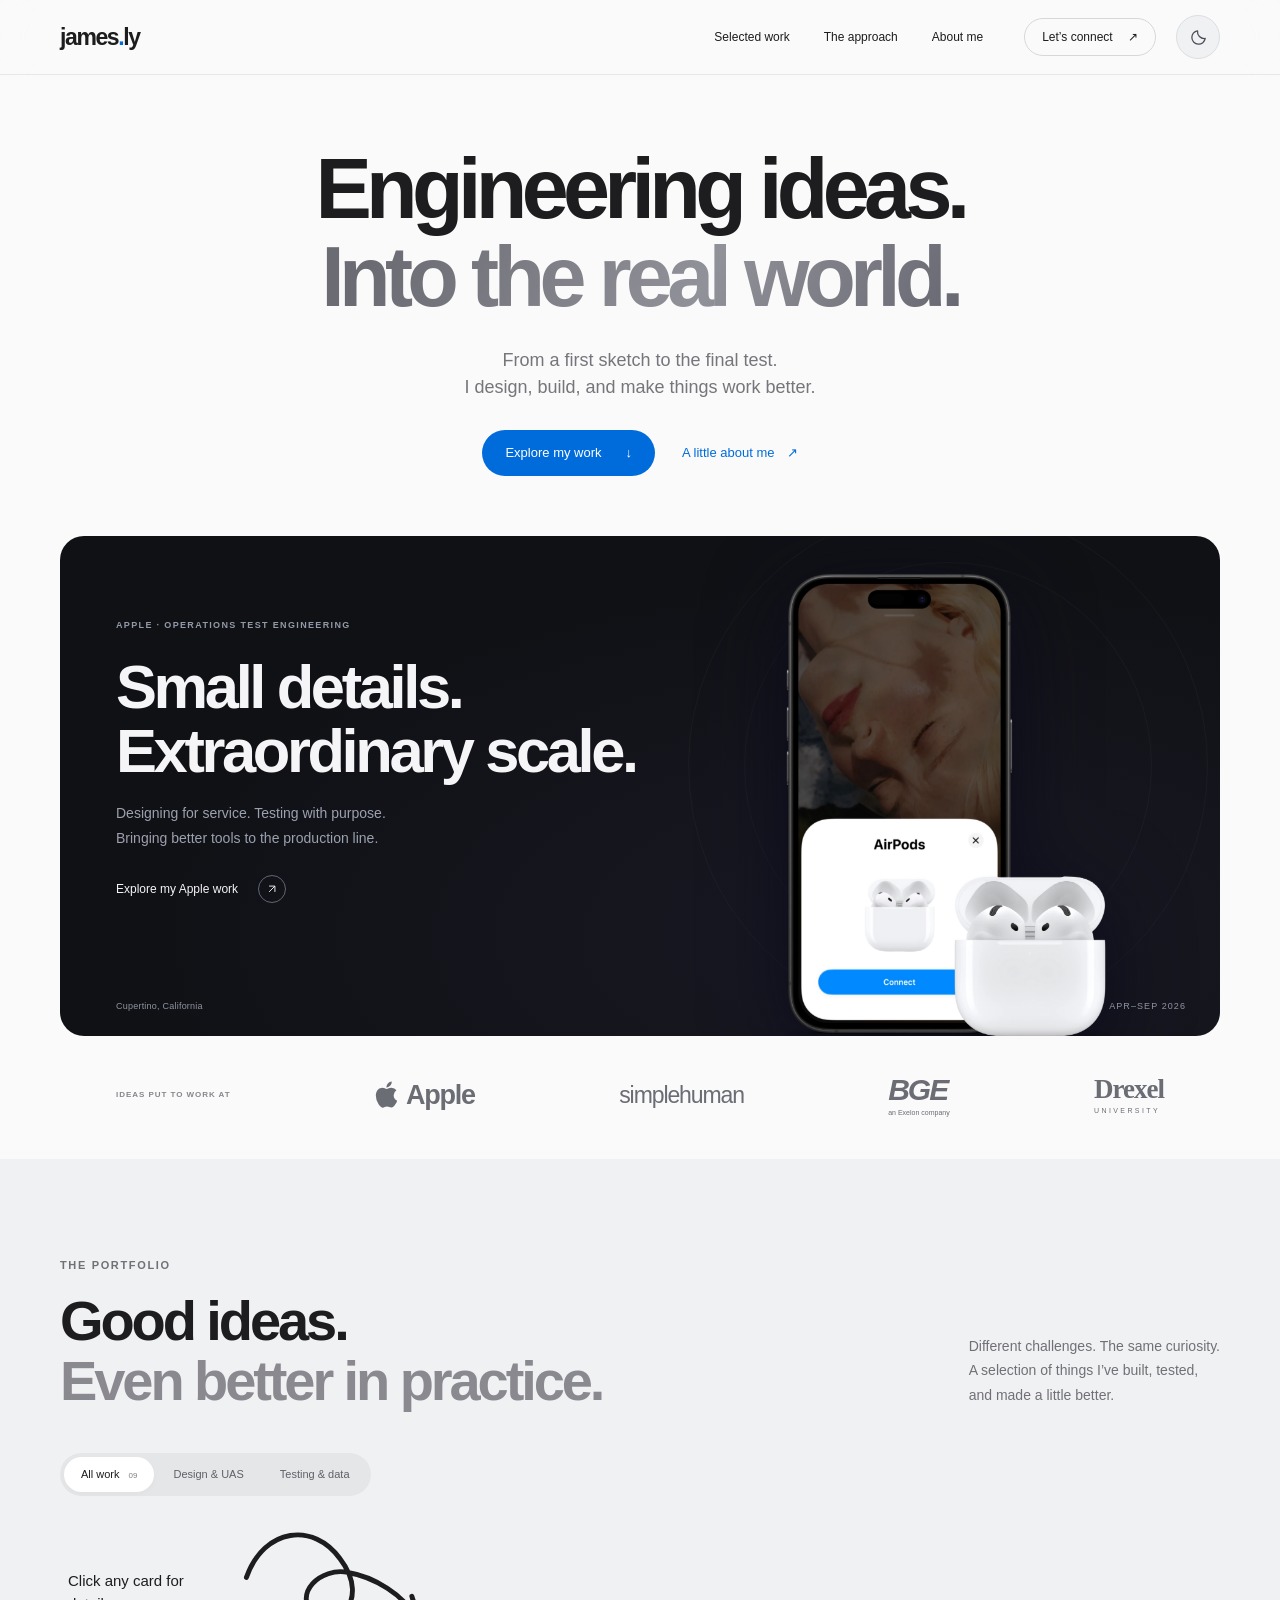
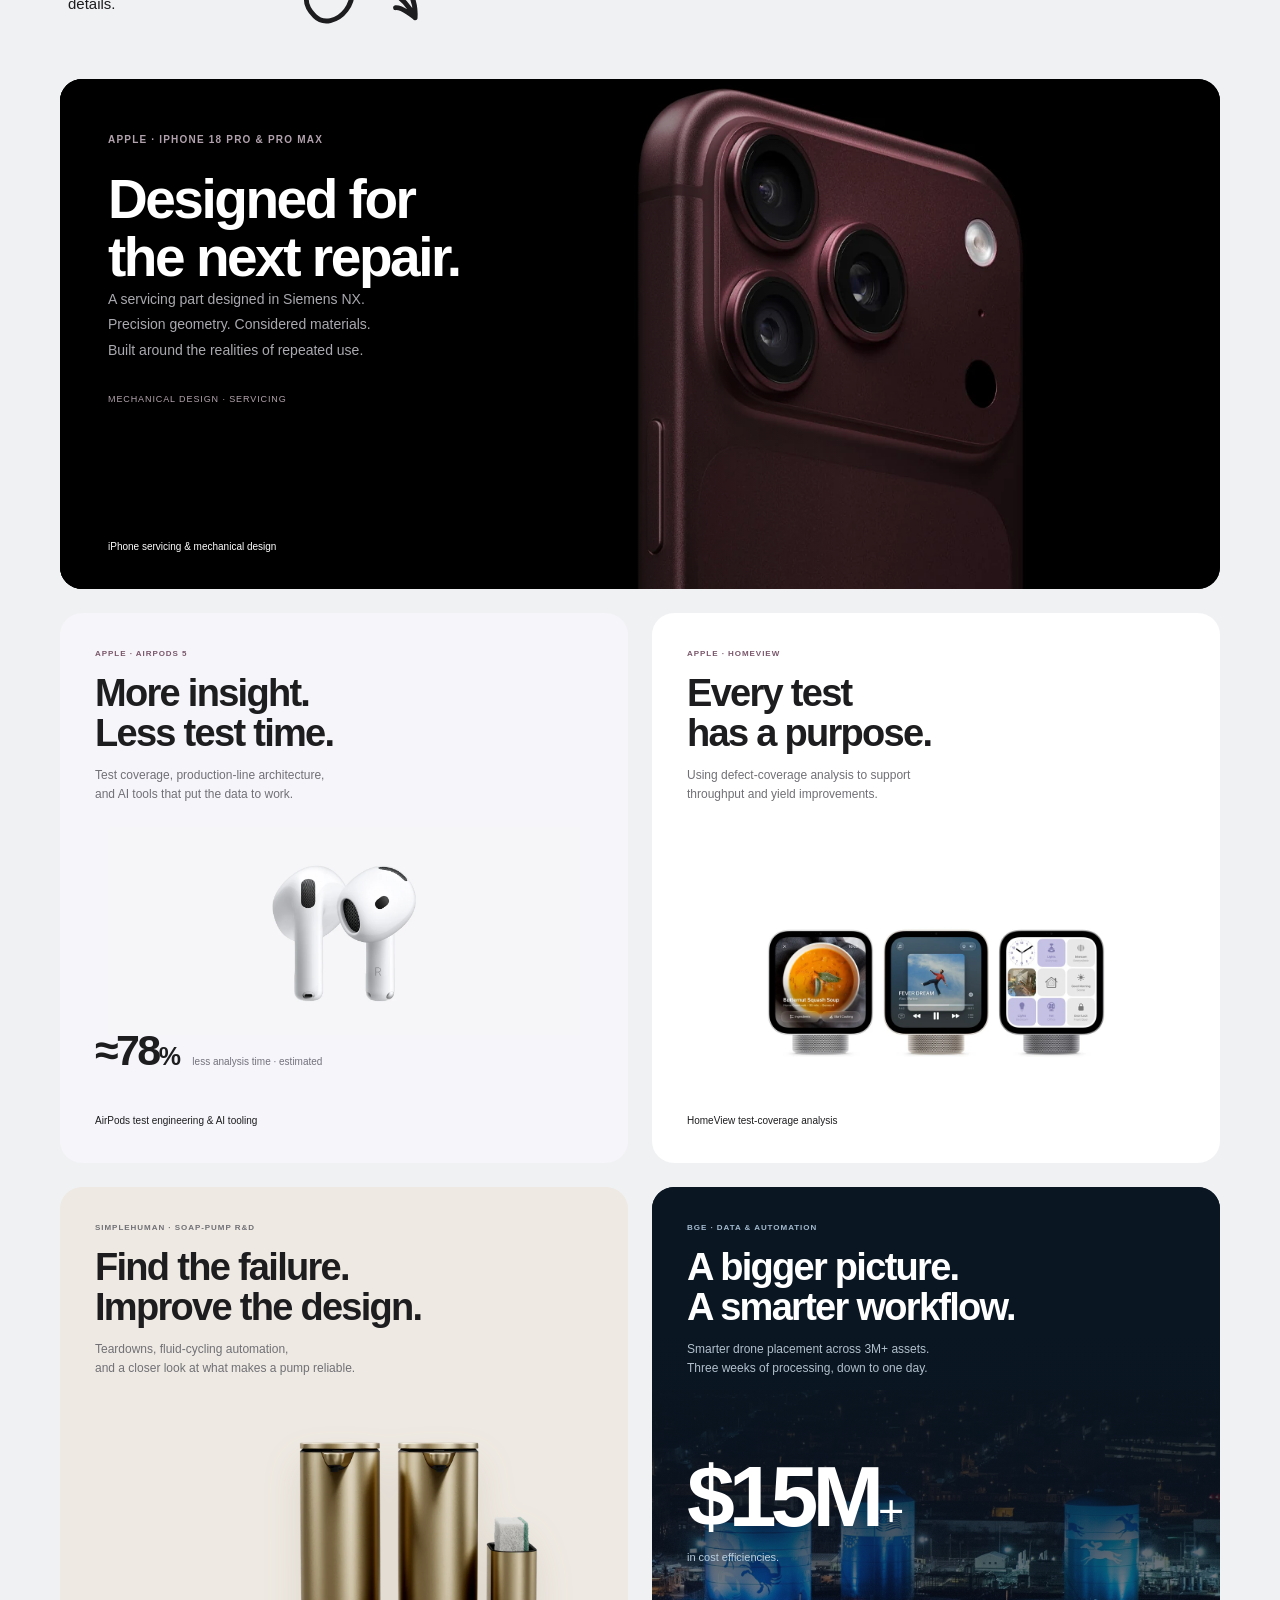
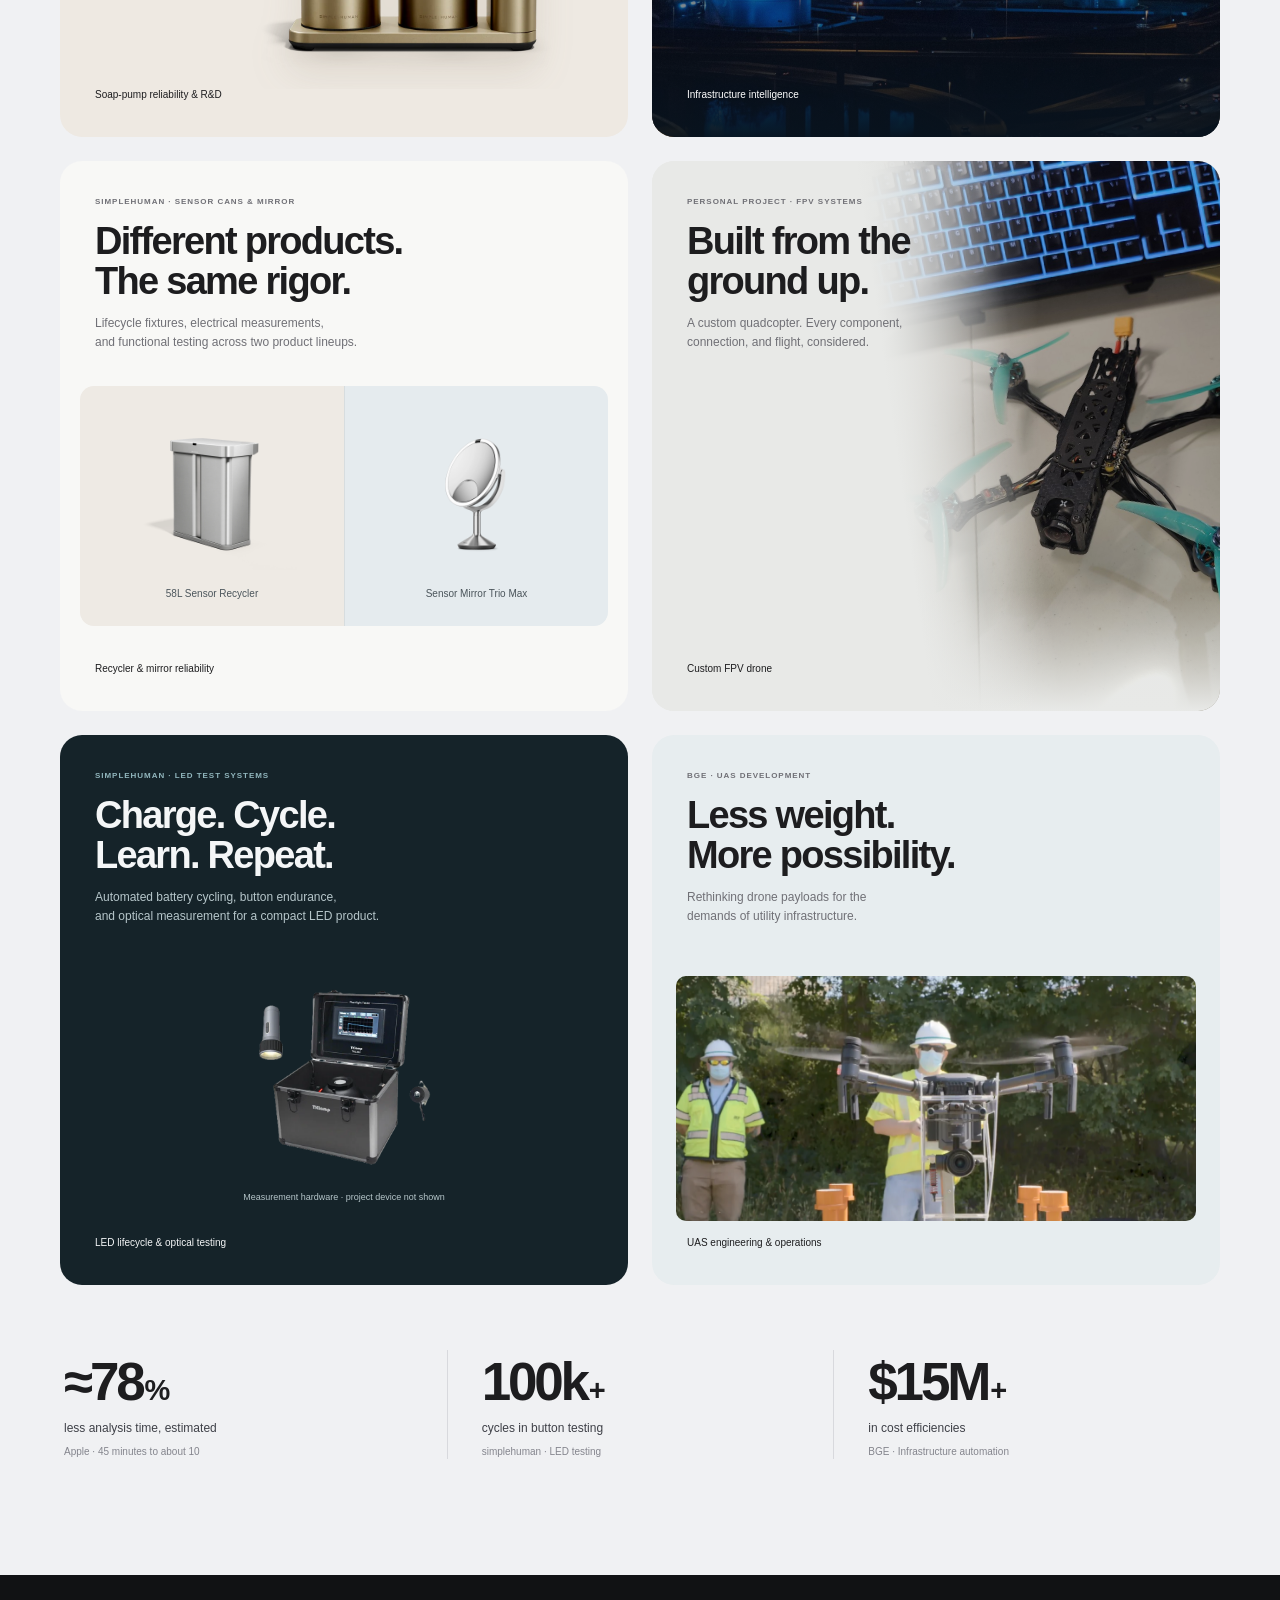
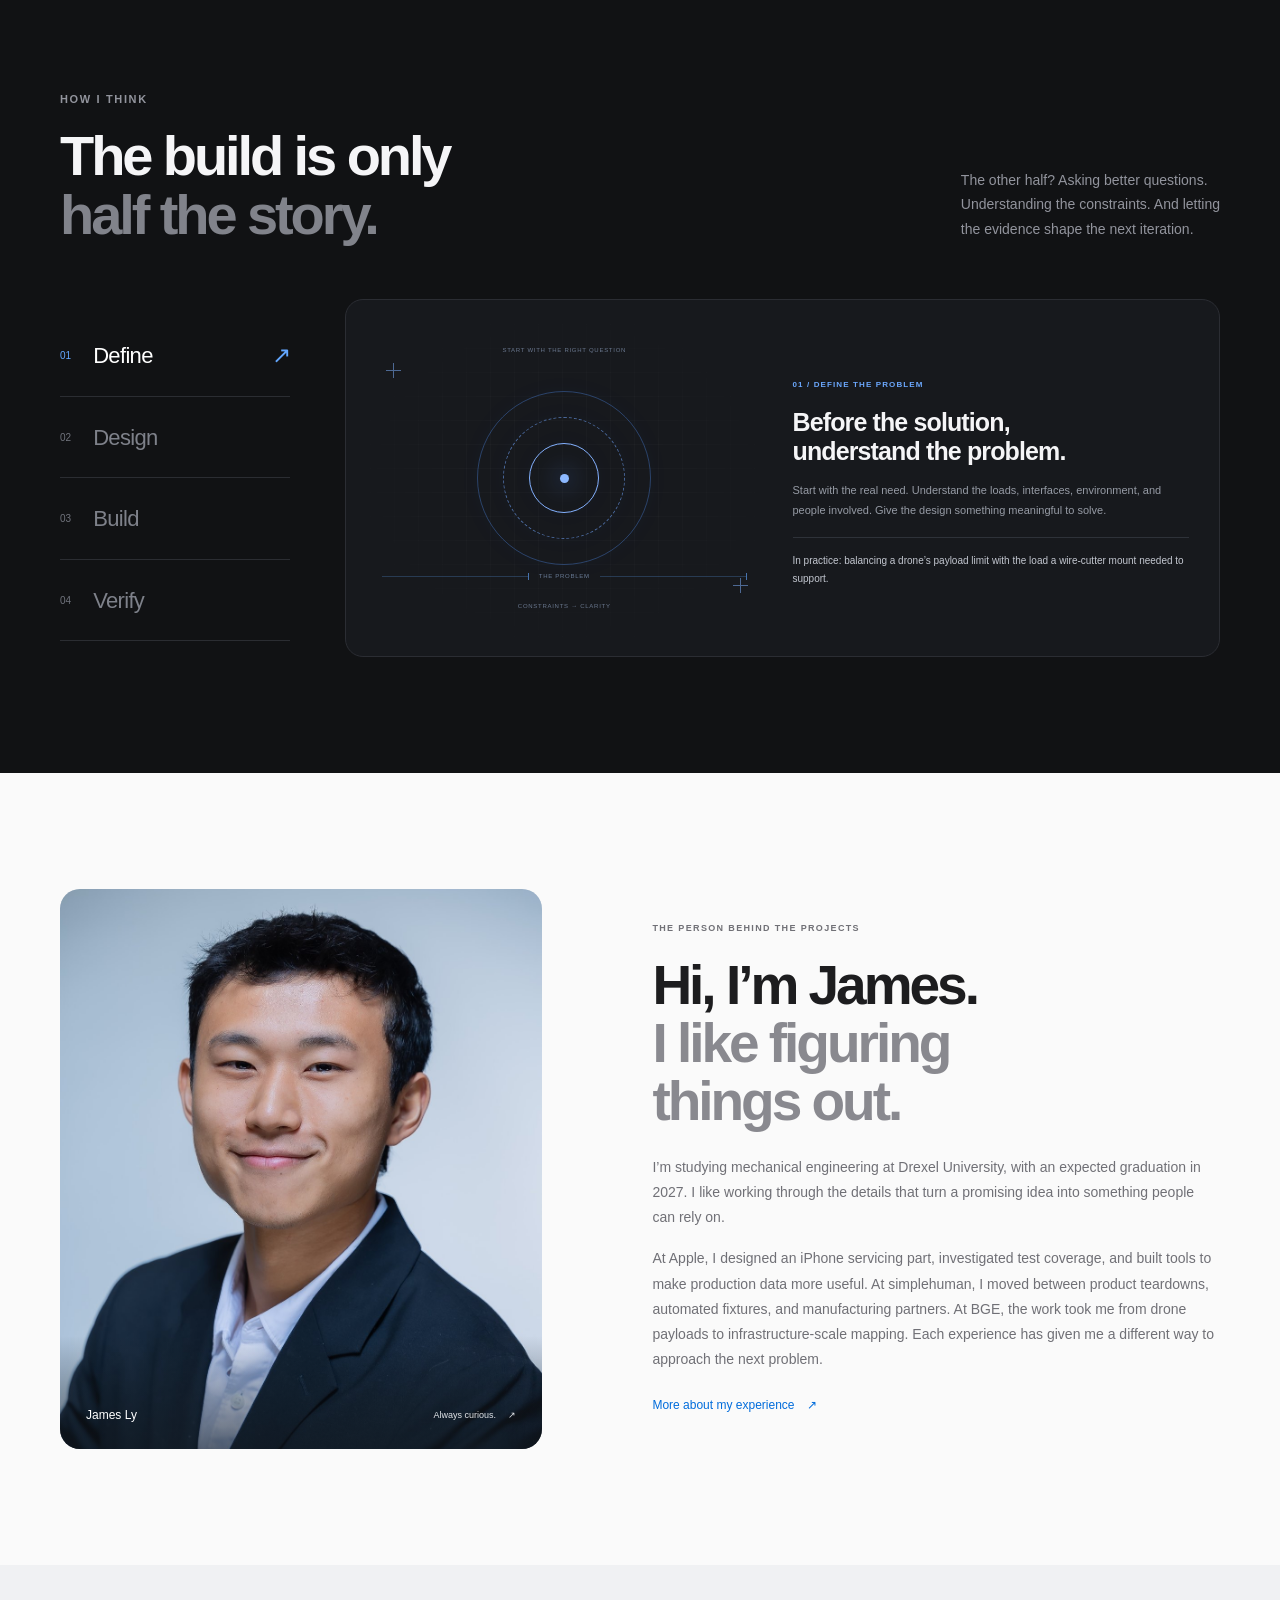
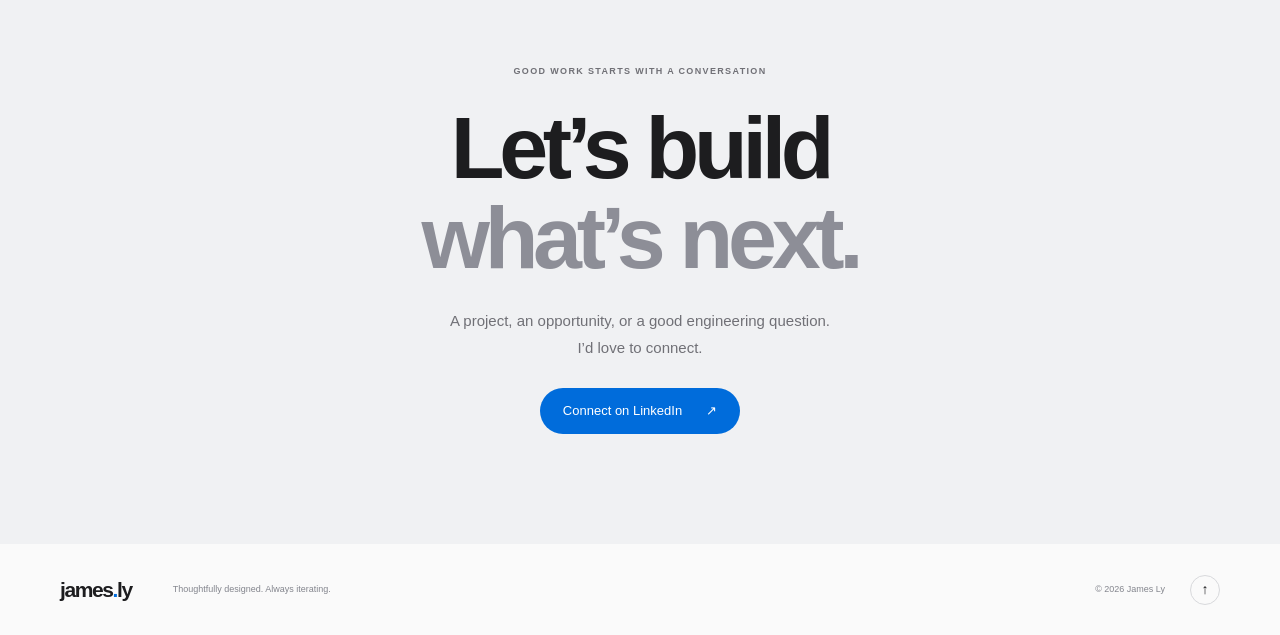
==== commit e4eb1ff8: "Replace repeated card prompts with one looping margin arrow Use a large reference-inspired arrow wit" ====
--- a/index.html
+++ b/index.html
@@ -12,8 +12,8 @@
   <meta property="og:type" content="website">
   <title>James Ly — Engineering Portfolio</title>
   <link rel="icon" href="favicon.svg?v=3" type="image/svg+xml">
-  <link rel="stylesheet" href="styles.css?v=20261016-ui">
-  <link rel="stylesheet" href="theme.css?v=20261016-ui">
+  <link rel="stylesheet" href="styles.css?v=20261017-cue">
+  <link rel="stylesheet" href="theme.css?v=20261017-cue">
   <script src="script.js?v=20261016-ui" defer></script>
 </head>
 <body>
@@ -55,8 +55,13 @@
     <section class="work-section section-space" id="work" aria-labelledby="work-title">
       <div class="content-width">
         <div class="section-heading reveal"><div><p class="eyebrow">THE PORTFOLIO</p><h2 id="work-title">Good ideas.<br><span class="muted">Even better in practice.</span></h2></div><p>Different challenges. The same curiosity.<br>A selection of things I’ve built, tested,<br>and made a little better.</p></div>
-        <div class="work-toolbar"><div class="filter-group" role="group" aria-label="Filter projects"><button class="filter active" data-filter="all" aria-pressed="true">All work <span>09</span></button><button class="filter" data-filter="design" aria-pressed="false">Design & UAS</button><button class="filter" data-filter="testing" aria-pressed="false">Testing & data</button></div><span class="work-hint">A closer look, one project at a time <span aria-hidden="true">↙</span></span></div>
+        <div class="work-toolbar"><div class="filter-group" role="group" aria-label="Filter projects"><button class="filter active" data-filter="all" aria-pressed="true">All work <span>09</span></button><button class="filter" data-filter="design" aria-pressed="false">Design & UAS</button><button class="filter" data-filter="testing" aria-pressed="false">Testing & data</button></div></div>
         <p class="sr-only" id="filter-status" role="status" aria-live="polite">Showing all 9 projects</p>
+        <div class="project-overview">
+          <div class="project-note">
+            <p>Click any card for details.</p>
+            <svg viewBox="0 0 240 140" fill="none" aria-hidden="true" focusable="false"><path d="M15 119C-4 50 47 7 103 27c69 22 48 88 16 82C76 102 89 50 122 36c31-15 80-19 108-2M210 13c13 9 20 21 20 21s-22-2-29 4"/></svg>
+          </div>
         <div class="project-grid">
           <article class="project-card card-iphone apple-card reveal" id="apple-work" data-category="design">
             <div class="card-copy">
@@ -66,36 +71,37 @@
               <span class="card-discipline">MECHANICAL DESIGN · SERVICING</span>
             </div>
             <div class="card-image iphone-image"><img src="assets/apple-iphone.webp" alt="Apple iPhone 18 Pro rear enclosure and camera system, public product imagery" width="1440" height="760" loading="lazy"></div>
-            <div class="card-bottom"><span>iPhone servicing & mechanical design</span><span class="card-learn-more" aria-hidden="true">Press to learn more<svg viewBox="0 0 48 28" fill="none"><path d="M3 22c12 1 5-18 19-15s12 20 20-2m-9 4 10-5 2 11"/></svg></span></div>
+            <div class="card-bottom"><span>iPhone servicing & mechanical design</span></div>
           <button class="project-trigger" type="button" data-project="iphone" aria-label="Explore Apple iPhone servicing" aria-haspopup="dialog" aria-controls="project-dialog"></button></article>
           <article class="project-card card-airpods apple-card reveal" data-category="testing">
             <div class="card-copy"><p class="card-eyebrow">APPLE · AIRPODS 5</p><h3>More insight.<br>Less test time.</h3><p>Test coverage, production-line architecture,<br>and AI tools that put the data to work.</p></div>
             <div class="card-image airpods-image"><img src="assets/apple-airpods.webp" alt="Apple AirPods 5 earbuds" width="1600" height="705" loading="lazy"></div>
             <div class="apple-card-stat"><strong>≈78<span>%</span></strong><span>less analysis time · estimated</span></div>
-            <div class="card-bottom"><span>AirPods test engineering & AI tooling</span><span class="card-learn-more" aria-hidden="true">Press to learn more<svg viewBox="0 0 48 28" fill="none"><path d="M3 22c12 1 5-18 19-15s12 20 20-2m-9 4 10-5 2 11"/></svg></span></div>
+            <div class="card-bottom"><span>AirPods test engineering & AI tooling</span></div>
           <button class="project-trigger" type="button" data-project="airpods" aria-label="Explore Apple AirPods test engineering" aria-haspopup="dialog" aria-controls="project-dialog"></button></article>
           <article class="project-card card-homeview apple-card reveal" data-category="testing">
             <div class="card-copy"><p class="card-eyebrow">APPLE · HOMEVIEW</p><h3>Every test<br>has a purpose.</h3><p>Using defect-coverage analysis to support<br>throughput and yield improvements.</p></div>
             <div class="card-image homeview-image"><img src="assets/apple-homeview.webp" alt="Apple HomeView, public product imagery from Apple" width="1260" height="612" loading="lazy"></div>
-            <div class="card-bottom"><span>HomeView test-coverage analysis</span><span class="card-learn-more" aria-hidden="true">Press to learn more<svg viewBox="0 0 48 28" fill="none"><path d="M3 22c12 1 5-18 19-15s12 20 20-2m-9 4 10-5 2 11"/></svg></span></div>
+            <div class="card-bottom"><span>HomeView test-coverage analysis</span></div>
           <button class="project-trigger" type="button" data-project="homeview" aria-label="Explore Apple HomeView analysis" aria-haspopup="dialog" aria-controls="project-dialog"></button></article>
-          <article class="project-card card-testing reveal" data-category="testing"><div class="card-copy"><p class="card-eyebrow">SIMPLEHUMAN · SOAP-PUMP R&D</p><h3>Find the failure.<br>Improve the design.</h3><p>Teardowns, fluid-cycling automation,<br>and a closer look at what makes a pump reliable.</p></div><div class="card-image product-image"><img src="assets/simplehuman-soap-pumps.webp" alt="Gold simplehuman sensor soap pumps, illustrating the product family investigated" width="600" height="600" loading="lazy"></div><div class="card-bottom"><span>Soap-pump reliability & R&D</span><span class="card-learn-more" aria-hidden="true">Press to learn more<svg viewBox="0 0 48 28" fill="none"><path d="M3 22c12 1 5-18 19-15s12 20 20-2m-9 4 10-5 2 11"/></svg></span></div><button class="project-trigger" type="button" data-project="simplehuman" aria-label="Explore simplehuman soap-pump reliability" aria-haspopup="dialog" aria-controls="project-dialog"></button></article>
-          <article class="project-card card-data reveal" data-category="testing"><img class="data-background" src="assets/bge-lng-tanks.jpg" alt="Blue-lit LNG storage tanks at night, representing BGE’s utility infrastructure" width="1600" height="800" loading="lazy"><div class="card-copy"><p class="card-eyebrow">BGE · DATA & AUTOMATION</p><h3>A bigger picture.<br>A smarter workflow.</h3><p>Smarter drone placement across 3M+ assets.<br>Three weeks of processing, down to one day.</p></div><div class="data-stat" aria-label="Over 15 million dollars in cost efficiencies"><span>$15M<span class="stat-plus">+</span></span><span>in cost efficiencies.</span></div><div class="card-bottom"><span>Infrastructure intelligence</span><span class="card-learn-more" aria-hidden="true">Press to learn more<svg viewBox="0 0 48 28" fill="none"><path d="M3 22c12 1 5-18 19-15s12 20 20-2m-9 4 10-5 2 11"/></svg></span></div><button class="project-trigger" type="button" data-project="data" aria-label="Explore infrastructure data automation" aria-haspopup="dialog" aria-controls="project-dialog"></button></article>
+          <article class="project-card card-testing reveal" data-category="testing"><div class="card-copy"><p class="card-eyebrow">SIMPLEHUMAN · SOAP-PUMP R&D</p><h3>Find the failure.<br>Improve the design.</h3><p>Teardowns, fluid-cycling automation,<br>and a closer look at what makes a pump reliable.</p></div><div class="card-image product-image"><img src="assets/simplehuman-soap-pumps.webp" alt="Gold simplehuman sensor soap pumps, illustrating the product family investigated" width="600" height="600" loading="lazy"></div><div class="card-bottom"><span>Soap-pump reliability & R&D</span></div><button class="project-trigger" type="button" data-project="simplehuman" aria-label="Explore simplehuman soap-pump reliability" aria-haspopup="dialog" aria-controls="project-dialog"></button></article>
+          <article class="project-card card-data reveal" data-category="testing"><img class="data-background" src="assets/bge-lng-tanks.jpg" alt="Blue-lit LNG storage tanks at night, representing BGE’s utility infrastructure" width="1600" height="800" loading="lazy"><div class="card-copy"><p class="card-eyebrow">BGE · DATA & AUTOMATION</p><h3>A bigger picture.<br>A smarter workflow.</h3><p>Smarter drone placement across 3M+ assets.<br>Three weeks of processing, down to one day.</p></div><div class="data-stat" aria-label="Over 15 million dollars in cost efficiencies"><span>$15M<span class="stat-plus">+</span></span><span>in cost efficiencies.</span></div><div class="card-bottom"><span>Infrastructure intelligence</span></div><button class="project-trigger" type="button" data-project="data" aria-label="Explore infrastructure data automation" aria-haspopup="dialog" aria-controls="project-dialog"></button></article>
           <article class="project-card card-home-testing reveal" data-category="testing">
             <div class="card-copy"><p class="card-eyebrow">SIMPLEHUMAN · SENSOR CANS & MIRROR</p><h3>Different products.<br>The same rigor.</h3><p>Lifecycle fixtures, electrical measurements,<br>and functional testing across two product lineups.</p></div>
             <div class="product-pair card-product-pair">
               <figure><img src="assets/simplehuman-sensor-recycler.webp" alt="simplehuman 58L Sensor Recycler, official commercial product image" width="1600" height="1600" loading="lazy"><figcaption>58L Sensor Recycler</figcaption></figure>
               <figure><img src="assets/simplehuman-mirror-trio-max.webp" alt="simplehuman Sensor Mirror Trio Max, official commercial product image" width="1600" height="1600" loading="lazy"><figcaption>Sensor Mirror Trio Max</figcaption></figure>
             </div>
-            <div class="card-bottom"><span>Recycler & mirror reliability</span><span class="card-learn-more" aria-hidden="true">Press to learn more<svg viewBox="0 0 48 28" fill="none"><path d="M3 22c12 1 5-18 19-15s12 20 20-2m-9 4 10-5 2 11"/></svg></span></div>
+            <div class="card-bottom"><span>Recycler & mirror reliability</span></div>
           <button class="project-trigger" type="button" data-project="simplehuman-home" aria-label="Explore simplehuman recycler and mirror testing" aria-haspopup="dialog" aria-controls="project-dialog"></button></article>
-          <article class="project-card card-fpv reveal" data-category="design"><div class="card-copy"><p class="card-eyebrow">PERSONAL PROJECT · FPV SYSTEMS</p><h3>Built from the<br>ground up.</h3><p>A custom quadcopter. Every component,<br>connection, and flight, considered.</p></div><div class="card-image fpv-image"><img src="assets/custom-fpv-drone.jpg" alt="James’s assembled carbon-fiber FPV drone with turquoise propellers" width="1203" height="1600" loading="lazy"></div><div class="card-bottom"><span>Custom FPV drone</span><span class="card-learn-more" aria-hidden="true">Press to learn more<svg viewBox="0 0 48 28" fill="none"><path d="M3 22c12 1 5-18 19-15s12 20 20-2m-9 4 10-5 2 11"/></svg></span></div><button class="project-trigger" type="button" data-project="fpv" aria-label="Explore custom FPV drone" aria-haspopup="dialog" aria-controls="project-dialog"></button></article>
+          <article class="project-card card-fpv reveal" data-category="design"><div class="card-copy"><p class="card-eyebrow">PERSONAL PROJECT · FPV SYSTEMS</p><h3>Built from the<br>ground up.</h3><p>A custom quadcopter. Every component,<br>connection, and flight, considered.</p></div><div class="card-image fpv-image"><img src="assets/custom-fpv-drone.jpg" alt="James’s assembled carbon-fiber FPV drone with turquoise propellers" width="1203" height="1600" loading="lazy"></div><div class="card-bottom"><span>Custom FPV drone</span></div><button class="project-trigger" type="button" data-project="fpv" aria-label="Explore custom FPV drone" aria-haspopup="dialog" aria-controls="project-dialog"></button></article>
           <article class="project-card card-led reveal" data-category="testing">
             <div class="card-copy"><p class="card-eyebrow">SIMPLEHUMAN · LED TEST SYSTEMS</p><h3>Charge. Cycle.<br>Learn. Repeat.</h3><p>Automated battery cycling, button endurance,<br>and optical measurement for a compact LED product.</p></div>
             <figure class="led-instrument"><img src="assets/simplehuman-light-tester.webp" alt="Commercial TKlamp light-measurement equipment and generic accessories; the project device is not shown" width="650" height="650" loading="lazy"><figcaption>Measurement hardware · project device not shown</figcaption></figure>
-            <div class="card-bottom"><span>LED lifecycle & optical testing</span><span class="card-learn-more" aria-hidden="true">Press to learn more<svg viewBox="0 0 48 28" fill="none"><path d="M3 22c12 1 5-18 19-15s12 20 20-2m-9 4 10-5 2 11"/></svg></span></div>
+            <div class="card-bottom"><span>LED lifecycle & optical testing</span></div>
           <button class="project-trigger" type="button" data-project="simplehuman-led" aria-label="Explore simplehuman LED testing" aria-haspopup="dialog" aria-controls="project-dialog"></button></article>
-          <article class="project-card card-bge reveal" data-category="design"><div class="card-copy"><p class="card-eyebrow">BGE · UAS DEVELOPMENT</p><h3>Less weight.<br>More possibility.</h3><p>Rethinking drone payloads for the<br>demands of utility infrastructure.</p></div><div class="card-image bge-image"><img src="assets/bge-payload-design.webp" alt="BGE utility crew with a drone and mounted payload" width="1347" height="728" loading="lazy"></div><div class="card-bottom"><span>UAS engineering & operations</span><span class="card-learn-more" aria-hidden="true">Press to learn more<svg viewBox="0 0 48 28" fill="none"><path d="M3 22c12 1 5-18 19-15s12 20 20-2m-9 4 10-5 2 11"/></svg></span></div><button class="project-trigger" type="button" data-project="bge" aria-label="Explore BGE UAS engineering" aria-haspopup="dialog" aria-controls="project-dialog"></button></article>
+          <article class="project-card card-bge reveal" data-category="design"><div class="card-copy"><p class="card-eyebrow">BGE · UAS DEVELOPMENT</p><h3>Less weight.<br>More possibility.</h3><p>Rethinking drone payloads for the<br>demands of utility infrastructure.</p></div><div class="card-image bge-image"><img src="assets/bge-payload-design.webp" alt="BGE utility crew with a drone and mounted payload" width="1347" height="728" loading="lazy"></div><div class="card-bottom"><span>UAS engineering & operations</span></div><button class="project-trigger" type="button" data-project="bge" aria-label="Explore BGE UAS engineering" aria-haspopup="dialog" aria-controls="project-dialog"></button></article>
+        </div>
         </div>
         <div class="results-strip reveal"><div><strong>≈78<span>%</span></strong><p>less analysis time, estimated <span>Apple · 45 minutes to about 10</span></p></div><div><strong>100k<span>+</span></strong><p>cycles in button testing <span>simplehuman · LED testing</span></p></div><div><strong>$15M<span>+</span></strong><p>in cost efficiencies <span>BGE · Infrastructure automation</span></p></div></div>
       </div>
--- a/styles.css
+++ b/styles.css
@@ -7,7 +7,7 @@
 .hero{overflow:hidden}.hero-content{text-align:center;padding:72px 24px 60px}.hero-eyebrow{display:flex;align-items:center;justify-content:center;gap:8px;letter-spacing:.11em;text-transform:uppercase;color:#535359;margin-bottom:24px}.blue-dot{width:6px;height:6px;border-radius:50%;background:#0077ed;box-shadow:0 0 0 4px #0077ed0a}h1{font-size:clamp(56px,6.6vw,88px);letter-spacing:-.067em;line-height:1.045}h1>span{background:linear-gradient(115deg,#6b6b73 10%,#91919a 60%,#676771);background-clip:text;-webkit-background-clip:text;color:transparent}.hero-description{font-size:18px;line-height:1.55;margin-top:25px;color:#75757b}.hero-actions{display:flex;align-items:center;justify-content:center;gap:27px;margin-top:28px}.button{display:inline-flex;align-items:center;justify-content:center;gap:24px;padding:13px 23px;border-radius:40px;font-size:13px;font-weight:500;transition:background .2s,transform .25s}.button:hover{transform:translateY(-2px)}.button-blue{color:white;background:var(--blue)}.button-blue:hover{background:#0059b9}.text-link{font-size:13px;font-weight:500;color:var(--blue);display:inline-flex;align-items:center;gap:12px}.text-link:hover{color:#004eaa;text-decoration:underline;text-underline-offset:5px}
 .hero-showcase{position:relative;background:#0b0e13;min-height:460px;border-radius:24px;overflow:hidden;isolation:isolate;color:#f5f5f7}.hero-showcase::after{content:"";position:absolute;inset:0;background:radial-gradient(ellipse at 76% 82%,#354f7b35,transparent 60%);z-index:-1}.showcase-copy{position:relative;z-index:2;padding:59px 56px;width:49%}.showcase-copy .small-label{color:#9299a8;font-size:9px;letter-spacing:.15em}.showcase-copy h2{font-size:58px;letter-spacing:-.055em;line-height:1.04;margin-top:20px}.showcase-copy p{color:#9ca1af;font-size:14px;line-height:1.6;margin-top:18px}.showcase-link{display:inline-flex;align-items:center;gap:20px;margin-top:24px;padding:0;background:transparent;color:#f5f5f7;font-size:12px}.circle-arrow{display:grid;place-items:center;width:28px;height:28px;border:1px solid #626775;border-radius:50%;font-size:15px;transition:background .2s}.showcase-link:hover .circle-arrow{background:#fff;color:#101115}.hero-product{position:absolute;width:67%;height:100%;object-fit:contain;right:-4%;top:6%;z-index:1;filter:drop-shadow(0 18px 40px #0b0b1b);transform:translate3d(0,var(--hero-shift,0px),0);will-change:transform}.showcase-orbit{width:520px;height:520px;border-radius:50%;border:1px solid #ffffff08;position:absolute;right:1%;top:-6%}.showcase-orbit::after{content:"";position:absolute;inset:55px;border:1px solid #ffffff08;border-radius:50%}.showcase-caption{position:absolute;bottom:22px;left:56px;right:34px;display:flex;align-items:center;gap:7px;color:#8f94a1;font-size:9px;letter-spacing:.025em;z-index:3}.caption-dot{width:4px;height:4px;border-radius:50%;background:#808c9e}.caption-number{margin-left:auto;letter-spacing:.12em}.experience-strip{display:flex;align-items:center;justify-content:space-between;padding:39px 56px 43px;gap:30px}.strip-label{font-size:8px;letter-spacing:.12em;color:#86868d;font-weight:600}.company{color:#6b6d74;line-height:1;display:flex;flex-direction:column}.company-bge{font-size:30px;font-style:italic;font-weight:800;letter-spacing:-2px}.company-bge span{font-size:7px;font-weight:400;letter-spacing:0;margin-top:4px;font-style:normal}.company-sh{font-size:23px;font-weight:400;letter-spacing:-1.1px}.company-drexel{font-family:Georgia,serif;font-weight:700;font-size:27px;letter-spacing:-1px}.company-drexel span{font-family:Arial,sans-serif;font-size:7px;letter-spacing:2.4px;font-weight:400;margin-top:4px}
 /* Filterable case studies. */
-.work-section{background:var(--gray);padding-top:98px}.section-heading{display:flex;align-items:flex-end;justify-content:space-between;gap:40px;margin-bottom:43px}.section-heading .eyebrow{margin-bottom:18px}h2{font-size:clamp(36px,4.4vw,56px)}.section-heading>p{font-size:14px;line-height:1.75;padding-bottom:3px;max-width:350px}.work-toolbar{display:flex;align-items:center;justify-content:space-between;gap:20px;margin-bottom:27px}.filter-group{padding:4px;display:flex;gap:2px;background:#e5e6e8;border-radius:40px}.filter{padding:9px 17px;font-size:11px;background:transparent;border-radius:30px;color:#5e6066;transition:background .2s,color .2s,box-shadow .2s;white-space:nowrap}.filter.active{background:#fff;color:#1d1d1f;box-shadow:0 2px 6px #00000007}.filter span{font-size:8px;color:#7e8087;margin-left:6px}.work-hint{color:#777a82;font-size:10px}.work-hint span{margin-left:10px;font-size:15px}.project-grid{display:grid;grid-template-columns:1fr 1fr;gap:24px}.project-card{position:relative;min-height:550px;background:#fff;border-radius:22px;overflow:hidden;isolation:isolate;transition:transform .55s var(--ease),box-shadow .55s var(--ease)}.project-card:hover{transform:translateY(-5px);box-shadow:0 15px 35px #10131c09}.project-card[hidden]{display:none}.card-copy{position:relative;z-index:2;padding:35px 35px 0}.card-eyebrow{font-size:8px;font-weight:600;letter-spacing:.12em;margin-bottom:13px}.card-copy h3{font-size:38px;letter-spacing:-.045em;line-height:1.07}.card-copy>p:last-child{font-size:12px;line-height:1.6;margin-top:12px}.card-image{position:absolute;left:0;right:0;top:230px;bottom:61px;overflow:hidden}.card-image img{width:100%;height:100%;object-fit:cover;transition:transform .8s var(--ease)}.project-card:hover .card-image img{transform:scale(1.035)}.card-bottom{position:absolute;bottom:0;left:0;right:0;z-index:3;display:flex;align-items:center;justify-content:space-between;padding:16px 24px 20px 35px;gap:15px}.card-bottom>span{font-size:10px;font-weight:500}.project-open{width:36px;height:36px;border-radius:50%;background:#1d1d1f;color:white;display:grid;place-items:center;transition:background .2s,transform .2s;flex-shrink:0}.project-open span{font-size:23px;font-weight:300;line-height:1}.project-open:hover{background:var(--blue);transform:rotate(90deg)}.card-fpv{background:#e8e9e7}.fpv-image{top:0;bottom:0;left:43%;right:-8%;z-index:-1;transform:rotate(-8deg);overflow:visible}.fpv-image img{object-position:52% 71%;height:120%;position:absolute;top:-8%;filter:brightness(.9);mask-image:linear-gradient(to right,transparent,#000 35%);-webkit-mask-image:linear-gradient(to right,transparent,#000 35%)}.card-fpv::after{content:"";position:absolute;inset:0;z-index:-1;background:linear-gradient(90deg,#e8e9e7 0%,#e8e9e7e8 36%,#e8e9e700 68%),linear-gradient(0deg,#e8e9e7 0%,transparent 22%)}.card-fpv .card-copy{width:90%}.card-fpv .card-copy h3{max-width:290px}.card-fpv .card-copy>p:last-child{max-width:245px}.card-bge{background:#e7edef}.bge-image{top:241px;bottom:64px;margin:0 24px;border-radius:10px}.bge-image img{object-position:50% 52%}.card-testing{background:#eee9e2}.product-image{top:185px;bottom:48px;left:21%;right:-3%}.product-image img{object-fit:contain;filter:drop-shadow(0 20px 18px #7c694723)}.card-testing .card-copy{z-index:3}.card-data{background:#08131e;color:white}.data-background{position:absolute;inset:auto 0 0;width:100%;height:63%;object-fit:cover;opacity:.6;z-index:-2;transition:transform .8s var(--ease)}.card-data::before{content:"";position:absolute;inset:0;z-index:-1;background:linear-gradient(180deg,#0a1622 25%,#0a1622a8 55%,#0a16221f 78%,#08131ef2 100%)}.card-data .card-eyebrow{color:#a3bacf}.card-data .card-copy>p:last-child{color:#b2c0cd}.card-data .project-open{background:#f1f5f9;color:#152334}.data-stat{position:absolute;left:35px;top:266px;display:flex;flex-direction:column}.data-stat>span:first-child{font-size:86px;font-weight:600;line-height:1;letter-spacing:-.07em}.stat-plus{font-size:45px;font-weight:400}.data-stat>span:last-child{font-size:11px;color:#bbd0e1;margin-top:10px}.card-data:hover .data-background{transform:scale(1.035)}.results-strip{display:grid;grid-template-columns:repeat(3,1fr);margin-top:65px;gap:0}.results-strip>div{padding:0 34px;border-left:1px solid #d8d9dd}.results-strip>div:first-child{padding-left:4px;border:0}.results-strip strong{font-weight:600;letter-spacing:-.06em;font-size:53px;line-height:1.2}.results-strip strong>span{font-size:29px;margin-left:2px}.results-strip p{font-size:12px;color:#3f4148;margin-top:6px}.results-strip p>span{display:block;font-size:10px;color:#84858d;margin-top:7px}
+.work-section{background:var(--gray);padding-top:98px}.section-heading{display:flex;align-items:flex-end;justify-content:space-between;gap:40px;margin-bottom:43px}.section-heading .eyebrow{margin-bottom:18px}h2{font-size:clamp(36px,4.4vw,56px)}.section-heading>p{font-size:14px;line-height:1.75;padding-bottom:3px;max-width:350px}.work-toolbar{display:flex;align-items:center;justify-content:space-between;gap:20px;margin-bottom:27px}.filter-group{padding:4px;display:flex;gap:2px;background:#e5e6e8;border-radius:40px}.filter{padding:9px 17px;font-size:11px;background:transparent;border-radius:30px;color:#5e6066;transition:background .2s,color .2s,box-shadow .2s;white-space:nowrap}.filter.active{background:#fff;color:#1d1d1f;box-shadow:0 2px 6px #00000007}.filter span{font-size:8px;color:#7e8087;margin-left:6px}.project-grid{display:grid;grid-template-columns:1fr 1fr;gap:24px}.project-card{position:relative;min-height:550px;background:#fff;border-radius:22px;overflow:hidden;isolation:isolate;transition:transform .55s var(--ease),box-shadow .55s var(--ease)}.project-card:hover{transform:translateY(-5px);box-shadow:0 15px 35px #10131c09}.project-card[hidden]{display:none}.card-copy{position:relative;z-index:2;padding:35px 35px 0}.card-eyebrow{font-size:8px;font-weight:600;letter-spacing:.12em;margin-bottom:13px}.card-copy h3{font-size:38px;letter-spacing:-.045em;line-height:1.07}.card-copy>p:last-child{font-size:12px;line-height:1.6;margin-top:12px}.card-image{position:absolute;left:0;right:0;top:230px;bottom:61px;overflow:hidden}.card-image img{width:100%;height:100%;object-fit:cover;transition:transform .8s var(--ease)}.project-card:hover .card-image img{transform:scale(1.035)}.card-bottom{position:absolute;bottom:0;left:0;right:0;z-index:3;display:flex;align-items:center;justify-content:space-between;padding:16px 24px 20px 35px;gap:15px}.card-bottom>span{font-size:10px;font-weight:500}.project-open{width:36px;height:36px;border-radius:50%;background:#1d1d1f;color:white;display:grid;place-items:center;transition:background .2s,transform .2s;flex-shrink:0}.project-open span{font-size:23px;font-weight:300;line-height:1}.project-open:hover{background:var(--blue);transform:rotate(90deg)}.card-fpv{background:#e8e9e7}.fpv-image{top:0;bottom:0;left:43%;right:-8%;z-index:-1;transform:rotate(-8deg);overflow:visible}.fpv-image img{object-position:52% 71%;height:120%;position:absolute;top:-8%;filter:brightness(.9);mask-image:linear-gradient(to right,transparent,#000 35%);-webkit-mask-image:linear-gradient(to right,transparent,#000 35%)}.card-fpv::after{content:"";position:absolute;inset:0;z-index:-1;background:linear-gradient(90deg,#e8e9e7 0%,#e8e9e7e8 36%,#e8e9e700 68%),linear-gradient(0deg,#e8e9e7 0%,transparent 22%)}.card-fpv .card-copy{width:90%}.card-fpv .card-copy h3{max-width:290px}.card-fpv .card-copy>p:last-child{max-width:245px}.card-bge{background:#e7edef}.bge-image{top:241px;bottom:64px;margin:0 24px;border-radius:10px}.bge-image img{object-position:50% 52%}.card-testing{background:#eee9e2}.product-image{top:185px;bottom:48px;left:21%;right:-3%}.product-image img{object-fit:contain;filter:drop-shadow(0 20px 18px #7c694723)}.card-testing .card-copy{z-index:3}.card-data{background:#08131e;color:white}.data-background{position:absolute;inset:auto 0 0;width:100%;height:63%;object-fit:cover;opacity:.6;z-index:-2;transition:transform .8s var(--ease)}.card-data::before{content:"";position:absolute;inset:0;z-index:-1;background:linear-gradient(180deg,#0a1622 25%,#0a1622a8 55%,#0a16221f 78%,#08131ef2 100%)}.card-data .card-eyebrow{color:#a3bacf}.card-data .card-copy>p:last-child{color:#b2c0cd}.card-data .project-open{background:#f1f5f9;color:#152334}.data-stat{position:absolute;left:35px;top:266px;display:flex;flex-direction:column}.data-stat>span:first-child{font-size:86px;font-weight:600;line-height:1;letter-spacing:-.07em}.stat-plus{font-size:45px;font-weight:400}.data-stat>span:last-child{font-size:11px;color:#bbd0e1;margin-top:10px}.card-data:hover .data-background{transform:scale(1.035)}.results-strip{display:grid;grid-template-columns:repeat(3,1fr);margin-top:65px;gap:0}.results-strip>div{padding:0 34px;border-left:1px solid #d8d9dd}.results-strip>div:first-child{padding-left:4px;border:0}.results-strip strong{font-weight:600;letter-spacing:-.06em;font-size:53px;line-height:1.2}.results-strip strong>span{font-size:29px;margin-left:2px}.results-strip p{font-size:12px;color:#3f4148;margin-top:6px}.results-strip p>span{display:block;font-size:10px;color:#84858d;margin-top:7px}
 /* An explorable engineering process, with a CSS-drawn diagram. */
 .approach-section{background:#111214;color:#f5f5f7}.approach-section .eyebrow{color:#92949d}.approach-section .section-heading h2>span{color:#81838b}.approach-section .section-heading>p{color:#92949d}.process-explorer{display:grid;grid-template-columns:230px 1fr;gap:55px;margin-top:55px}.process-tabs{display:flex;flex-direction:column;align-self:center}.process-tab{background:transparent;color:#7e818a;text-align:left;display:flex;align-items:center;gap:22px;padding:23px 0;border-bottom:1px solid #2b2d32;font-size:22px;font-weight:500;letter-spacing:-.03em;transition:color .2s}.process-tab>span:first-child{font-size:10px;color:#70737c;letter-spacing:0}.process-tab.active{color:white}.process-tab.active>span:first-child{color:#63a7ff}.tab-arrow{margin-left:auto;font-size:23px;opacity:0;transform:translate(-5px,5px);transition:opacity .25s,transform .25s}.process-tab.active .tab-arrow{opacity:1;transform:translate(0);color:#63a7ff}.process-tab:hover{color:#e7e8ec}.process-panel{border:1px solid #2b2d33;border-radius:18px;background:#17191d;overflow:hidden;display:grid;grid-template-columns:1fr 1fr;min-height:358px}.process-visual{position:relative;min-height:330px;overflow:hidden;display:grid;place-items:center}.blueprint-grid{position:absolute;inset:0;background-image:linear-gradient(#ffffff05 1px,transparent 1px),linear-gradient(90deg,#ffffff05 1px,transparent 1px);background-size:24px 24px;mask-image:radial-gradient(#000 30%,transparent 74%)}.diagram-ring{position:absolute;border:1px solid #478af0;border-radius:50%;transition:width .7s var(--ease),height .7s var(--ease),border-radius .7s var(--ease),transform .7s var(--ease);box-shadow:0 0 25px #2068ff08}.ring-outer{width:174px;height:174px;border-color:#467acc70}.ring-middle{width:122px;height:122px;border-style:dashed;border-color:#72a7ff90}.ring-inner{width:70px;height:70px;border-color:#83b1ff}.diagram-core{width:9px;height:9px;background:#8cb8ff;border-radius:50%;box-shadow:0 0 25px #518dff;transition:transform .7s,border-radius .7s}.diagram-label{position:absolute;font-size:6px;letter-spacing:.12em;color:#6a788f}.label-top{top:46px}.label-bottom{bottom:45px}.diagram-dimension{position:absolute;bottom:75px;left:36px;right:36px;display:flex;align-items:center;gap:10px;font-size:6px;letter-spacing:.12em;color:#6b7d98}.diagram-dimension span{height:1px;background:#4773ad60;flex:1;position:relative}.diagram-dimension span::after{content:"";position:absolute;right:0;top:-3px;width:1px;height:7px;background:#4773ad}.blueprint-cross{position:absolute;width:15px;height:1px;background:#4d6994}.blueprint-cross::after{content:"";position:absolute;height:15px;width:1px;background:#4d6994;left:7px;top:-7px}.cross-one{left:40px;top:70px}.cross-two{right:35px;bottom:70px}.process-visual[data-stage="1"] .diagram-ring{border-radius:12px;transform:rotate(-30deg)}.process-visual[data-stage="1"] .ring-middle{transform:rotate(30deg)}.process-visual[data-stage="2"] .diagram-ring{border-radius:10px;width:120px;height:75px;transform:rotate(-30deg) skew(18deg,10deg)}.process-visual[data-stage="2"] .ring-outer{transform:translateY(-40px) rotate(-30deg) skew(18deg,10deg)}.process-visual[data-stage="2"] .ring-inner{transform:translateY(40px) rotate(-30deg) skew(18deg,10deg)}.process-visual[data-stage="3"] .ring-outer{width:158px;height:158px;border-color:#70c4ae}.process-visual[data-stage="3"] .ring-middle{border-color:#70c4ae60;width:130px;height:130px}.process-visual[data-stage="3"] .ring-inner{border-color:#70c4ae40;width:102px;height:102px}.process-visual[data-stage="3"] .diagram-core{border-radius:0;width:30px;height:15px;background:transparent;border-bottom:2px solid #70c4ae;border-left:2px solid #70c4ae;transform:rotate(-45deg);box-shadow:none}.process-text{padding:45px 30px 35px 10px;align-self:center}.process-text .small-label{color:#6ba7fc;font-size:8px;margin-bottom:17px}.process-text h3{font-size:25px;line-height:1.14;letter-spacing:-.035em}.process-text>p:not(.small-label){font-size:11px;line-height:1.8;color:#969ba5;margin-top:16px}.process-text .process-example{font-size:10px!important;padding-top:14px;border-top:1px solid #2e3239;color:#c3c7d0!important}
 /* About and contact. */
@@ -16,7 +16,7 @@
 .project-dialog{width:min(900px,calc(100% - 40px));max-height:90vh;max-height:90dvh;border:0;padding:0;border-radius:23px;color:var(--ink);background:#fafafa;overscroll-behavior:contain;box-shadow:0 40px 140px #0005}.project-dialog::backdrop{background:#121722a6;backdrop-filter:blur(12px)}.project-dialog[open]{animation:dialog-in .35s var(--ease)}.dialog-close{position:sticky;top:18px;float:right;margin:18px 18px -56px 0;width:36px;height:36px;display:grid;place-items:center;border-radius:50%;background:#e7e8ebec;backdrop-filter:blur(10px);color:#30343a;z-index:2;font-size:25px;line-height:1}.dialog-close:hover{background:#d6d8dd}.dialog-content{padding:50px 50px 45px}.dialog-content>.eyebrow{font-size:9px;color:var(--blue);padding-right:35px}.dialog-content h2{font-size:48px;margin-top:18px;max-width:640px}.dialog-intro{font-size:16px;line-height:1.7;margin-top:20px;max-width:660px}.dialog-meta{display:flex;gap:35px;flex-wrap:wrap;padding-block:23px;margin-top:15px;border-bottom:1px solid #e2e3e6;font-size:10px;color:#777b85}.dialog-meta strong{display:block;font-size:11px;color:#333741;font-weight:550;margin-top:5px}.dialog-hero{margin:28px 0;width:100%;max-height:430px;object-fit:cover;border-radius:12px;background:#e9edf1}.dialog-hero.contain{object-fit:contain;background:#eeebe5;height:340px}.dialog-metrics{display:grid;grid-template-columns:repeat(3,1fr);gap:20px;margin:30px 0 34px;padding-bottom:27px;border-bottom:1px solid #e2e3e6}.dialog-metrics strong{font-size:32px;line-height:1.15;letter-spacing:-.04em;font-weight:600}.dialog-metrics p{font-size:10px;line-height:1.5;margin-top:8px}.dialog-section{display:grid;grid-template-columns:130px 1fr;gap:24px;margin-top:25px}.dialog-section h3{font-size:16px;letter-spacing:-.02em;line-height:1.5}.dialog-section p{font-size:13px;line-height:1.85}.dialog-gallery{display:grid;grid-template-columns:1fr 1fr;gap:16px;margin-top:30px}.dialog-gallery figure{margin:0}.dialog-gallery img{width:100%;height:240px;object-fit:cover;border-radius:10px;background:#e9edf1}.dialog-gallery figcaption{font-size:9px;line-height:1.6;color:#828690;margin-top:7px}.dialog-source{display:flex;justify-content:space-between;gap:20px;align-items:center;margin-top:35px;padding-top:22px;border-top:1px solid #e2e3e6}.dialog-source p{font-size:9px;max-width:350px}.dialog-source .text-link{font-size:10px;flex-shrink:0}.reveal{opacity:1}.motion-ready .reveal{opacity:0;transform:translateY(25px);transition:opacity .8s var(--ease),transform .8s var(--ease)}.motion-ready .reveal.in-view{opacity:1;transform:translateY(0)}.motion-ready .project-card.in-view:hover{transform:translateY(-5px)}@keyframes dialog-in{from{opacity:0;transform:translateY(20px) scale(.98)}to{opacity:1;transform:translateY(0) scale(1)}}
 @media(min-width:1600px){.hero-content{padding-top:90px;padding-bottom:70px}.hero-showcase{min-height:500px}.showcase-copy{padding-top:70px}}
 @media(max-width:1100px){.content-width,.nav-shell{width:calc(100% - 64px)}.showcase-copy{padding-left:38px;width:52%}.showcase-copy h2{font-size:52px}.hero-showcase{min-height:430px}.showcase-caption{left:38px}.hero-product{width:66%;right:-7%}.section-heading>p{font-size:12px}.card-copy{padding:29px 28px 0}.card-copy h3{font-size:34px}.card-copy>p:last-child{font-size:11px}.card-bottom{padding-left:28px}.project-card{min-height:515px}.bge-image{top:233px}.data-stat{left:28px;top:259px}.process-explorer{grid-template-columns:180px 1fr;gap:35px}.process-panel{grid-template-columns:.85fr 1fr}.process-text{padding-right:23px}.ring-outer{width:144px;height:144px}.ring-middle{width:100px;height:100px}.ring-inner{width:55px;height:55px}.diagram-label{font-size:5px}.about-grid{gap:65px}.about-copy h2{font-size:48px}.portrait-wrap{height:530px}.experience-strip{padding-inline:25px}.results-strip strong{font-size:47px}}
-@media(max-width:800px){.section-space{padding-block:80px}.content-width,.nav-shell{width:calc(100% - 40px)}.nav-shell{height:66px}nav{gap:23px;font-size:11px}.nav-contact{padding:8px 12px;margin:0}.hero-content{padding:60px 20px 45px}h1{font-size:65px}.hero-description{font-size:16px}.hero-showcase{min-height:395px}.showcase-copy{padding:40px 30px;width:56%}.showcase-copy h2{font-size:47px}.showcase-copy .small-label{font-size:7px}.hero-product{width:69%;right:-12%;top:12%}.showcase-caption{left:30px}.showcase-copy p{font-size:12px}.showcase-link{font-size:10px}.experience-strip{padding:32px 12px;gap:20px}.strip-label{font-size:6px;max-width:90px}.company-bge{font-size:25px}.company-sh{font-size:20px}.company-drexel{font-size:24px}.section-heading{gap:25px;align-items:flex-start}.section-heading h2{font-size:41px}.section-heading>p{font-size:11px;padding-top:30px;max-width:220px}.work-hint{display:none}.project-grid{gap:16px}.project-card{min-height:480px;border-radius:18px}.card-copy{padding:25px 24px 0}.card-copy h3{font-size:29px}.card-eyebrow{font-size:7px}.card-copy>p:last-child{font-size:10px}.card-copy br{display:none}.card-copy h3 br{display:block}.card-fpv .card-copy>p:last-child{max-width:160px}.card-bottom{padding-left:24px;padding-right:18px}.card-bottom>span{font-size:9px}.bge-image{margin-inline:17px;top:225px}.product-image{left:5%;top:205px}.data-stat{left:24px;top:250px}.data-stat>span:first-child{font-size:65px}.results-strip{margin-top:45px}.results-strip>div{padding-inline:20px}.results-strip strong{font-size:39px}.results-strip strong>span{font-size:23px}.results-strip p{font-size:10px}.results-strip p>span{font-size:8px}.process-explorer{grid-template-columns:1fr;gap:25px;margin-top:35px}.process-tabs{flex-direction:row;gap:27px}.process-tab{flex:1;font-size:18px;gap:10px;padding:16px 0}.process-tab .tab-arrow{font-size:17px}.process-panel{grid-template-columns:1fr 1fr;min-height:300px}.process-visual{min-height:300px}.process-text{padding-right:35px}.process-text h3{font-size:27px}.ring-outer{width:174px;height:174px}.ring-middle{width:122px;height:122px}.ring-inner{width:70px;height:70px}.about-grid{gap:40px;grid-template-columns:.85fr 1fr}.portrait-wrap{height:490px}.portrait-caption{padding-inline:17px}.portrait-caption>span:last-child{display:none}.about-copy .eyebrow{font-size:7px}.about-copy h2{font-size:40px}.about-copy>p:not(.eyebrow){font-size:12px}.skill-list{gap:5px;margin-block:18px}.skill-list>span{font-size:8px;padding:5px 8px}.about-copy .text-link{font-size:11px}.site-footer{gap:15px}.site-footer>span{font-size:8px}.site-footer>span:first-of-type{display:none}.site-footer .brand{margin-right:0}.contact-section{padding-block:80px}.dialog-content{padding:45px 30px 30px}}
+@media(max-width:800px){.section-space{padding-block:80px}.content-width,.nav-shell{width:calc(100% - 40px)}.nav-shell{height:66px}nav{gap:23px;font-size:11px}.nav-contact{padding:8px 12px;margin:0}.hero-content{padding:60px 20px 45px}h1{font-size:65px}.hero-description{font-size:16px}.hero-showcase{min-height:395px}.showcase-copy{padding:40px 30px;width:56%}.showcase-copy h2{font-size:47px}.showcase-copy .small-label{font-size:7px}.hero-product{width:69%;right:-12%;top:12%}.showcase-caption{left:30px}.showcase-copy p{font-size:12px}.showcase-link{font-size:10px}.experience-strip{padding:32px 12px;gap:20px}.strip-label{font-size:6px;max-width:90px}.company-bge{font-size:25px}.company-sh{font-size:20px}.company-drexel{font-size:24px}.section-heading{gap:25px;align-items:flex-start}.section-heading h2{font-size:41px}.section-heading>p{font-size:11px;padding-top:30px;max-width:220px}.project-grid{gap:16px}.project-card{min-height:480px;border-radius:18px}.card-copy{padding:25px 24px 0}.card-copy h3{font-size:29px}.card-eyebrow{font-size:7px}.card-copy>p:last-child{font-size:10px}.card-copy br{display:none}.card-copy h3 br{display:block}.card-fpv .card-copy>p:last-child{max-width:160px}.card-bottom{padding-left:24px;padding-right:18px}.card-bottom>span{font-size:9px}.bge-image{margin-inline:17px;top:225px}.product-image{left:5%;top:205px}.data-stat{left:24px;top:250px}.data-stat>span:first-child{font-size:65px}.results-strip{margin-top:45px}.results-strip>div{padding-inline:20px}.results-strip strong{font-size:39px}.results-strip strong>span{font-size:23px}.results-strip p{font-size:10px}.results-strip p>span{font-size:8px}.process-explorer{grid-template-columns:1fr;gap:25px;margin-top:35px}.process-tabs{flex-direction:row;gap:27px}.process-tab{flex:1;font-size:18px;gap:10px;padding:16px 0}.process-tab .tab-arrow{font-size:17px}.process-panel{grid-template-columns:1fr 1fr;min-height:300px}.process-visual{min-height:300px}.process-text{padding-right:35px}.process-text h3{font-size:27px}.ring-outer{width:174px;height:174px}.ring-middle{width:122px;height:122px}.ring-inner{width:70px;height:70px}.about-grid{gap:40px;grid-template-columns:.85fr 1fr}.portrait-wrap{height:490px}.portrait-caption{padding-inline:17px}.portrait-caption>span:last-child{display:none}.about-copy .eyebrow{font-size:7px}.about-copy h2{font-size:40px}.about-copy>p:not(.eyebrow){font-size:12px}.skill-list{gap:5px;margin-block:18px}.skill-list>span{font-size:8px;padding:5px 8px}.about-copy .text-link{font-size:11px}.site-footer{gap:15px}.site-footer>span{font-size:8px}.site-footer>span:first-of-type{display:none}.site-footer .brand{margin-right:0}.contact-section{padding-block:80px}.dialog-content{padding:45px 30px 30px}}
 @media(max-width:580px){html{scroll-padding-top:80px}.content-width,.nav-shell{width:calc(100% - 36px)}.section-space{padding-block:65px}.nav-shell{height:62px}.brand{font-size:22px}.menu-toggle{display:flex;align-items:center;justify-content:center;flex-direction:column;gap:6px;width:44px;height:44px;background:transparent;margin-right:-9px;z-index:2}.menu-toggle span{width:19px;height:1px;background:var(--ink);transition:transform .2s}.menu-toggle[aria-expanded="true"] span:first-child{transform:translateY(3.5px) rotate(45deg)}.menu-toggle[aria-expanded="true"] span:last-child{transform:translateY(-3.5px) rotate(-45deg)}nav{display:none;position:absolute;top:62px;left:0;right:0;background:#fafafafc;backdrop-filter:blur(20px);padding:20px 28px 28px;box-shadow:0 16px 24px #0000000c;align-items:stretch;gap:0;font-size:17px}nav.is-open{display:flex;flex-direction:column}nav a{padding:14px 0}.nav-contact{border:0;border-radius:0;color:var(--blue)}.nav-contact span{margin-left:10px}.hero-content{padding-top:49px;padding-bottom:38px}.hero-eyebrow{font-size:8px;letter-spacing:.09em;margin-bottom:21px;gap:7px}.blue-dot{width:5px;height:5px}h1{font-size:clamp(36px,9.2vw,53px);line-height:1.08;letter-spacing:-.058em}.hero-description{font-size:14px;line-height:1.7;margin-top:20px}.hero-actions{gap:20px;margin-top:23px}.button{font-size:11px;padding:12px 18px;gap:17px}.hero-actions .text-link{font-size:10px;gap:6px}.hero-showcase{border-radius:18px;min-height:540px}.showcase-copy{padding:31px 28px;width:100%}.showcase-copy .small-label{font-size:7px;letter-spacing:.15em}.showcase-copy h2{font-size:44px;margin-top:15px}.showcase-copy p{font-size:11px;line-height:1.5;margin-top:12px}.showcase-link{margin-top:17px;gap:14px}.circle-arrow{width:24px;height:24px;font-size:13px}.hero-product{width:100%;height:64%;right:-8%;top:39%;object-position:50% 50%}.showcase-orbit{top:180px;right:-90px;width:400px;height:400px}.showcase-caption{left:27px;right:23px;bottom:20px;font-size:7px}.caption-number{font-size:7px}.experience-strip{padding:28px 4px 30px;gap:20px;flex-wrap:wrap;justify-content:space-around}.strip-label{flex:0 0 100%;max-width:none;text-align:center;font-size:7px;margin-bottom:0}.company-bge{font-size:25px}.company-sh{font-size:21px}.company-drexel{font-size:26px}.section-heading{display:block;margin-bottom:29px}.eyebrow{font-size:9px}.section-heading .eyebrow{margin-bottom:16px}.section-heading h2{font-size:38px;line-height:1.1}.section-heading>p{padding-top:18px;font-size:12px;line-height:1.7;max-width:340px}.section-heading>p br{display:none}.work-toolbar{margin-bottom:21px}.filter-group{width:100%;padding:4px;gap:0;justify-content:space-between}.filter{padding:9px 9px;font-size:10px;flex:1}.filter span{font-size:7px;margin-left:3px}.project-grid{grid-template-columns:1fr;gap:20px}.project-card{min-height:520px}.card-copy{padding:29px 28px 0}.card-eyebrow{font-size:8px}.card-copy h3{font-size:37px}.card-copy>p:last-child{font-size:12px;max-width:270px}.card-fpv .card-copy>p:last-child{max-width:190px}.card-bottom{padding:16px 23px 20px 28px}.card-bottom>span{font-size:10px}.project-open{width:44px;height:44px}.fpv-image{left:39%}.bge-image{top:243px;margin-inline:20px}.product-image{top:205px;left:19%;bottom:45px}.data-stat{top:269px;left:28px}.data-stat>span:first-child{font-size:85px}.results-strip{margin-top:35px;grid-template-columns:1fr}.results-strip>div,.results-strip>div:first-child{display:flex;align-items:center;gap:23px;border-left:0;border-bottom:1px solid #dbdce1;padding:22px 3px}.results-strip>div:last-child{border-bottom:0;padding-bottom:0}.results-strip strong{font-size:43px;min-width:142px}.results-strip p{font-size:11px;margin-top:0}.results-strip p>span{font-size:9px;margin-top:5px}.process-tabs{gap:14px}.process-tab{font-size:15px;gap:6px;padding:14px 0}.process-tab>span:first-child{font-size:8px}.process-tab .tab-arrow{display:none}.process-panel{grid-template-columns:1fr;min-height:0}.process-visual{min-height:265px}.label-top{top:23px}.label-bottom{bottom:20px}.diagram-dimension{bottom:43px;left:65px;right:65px}.process-text{padding:5px 28px 30px}.process-text h3{font-size:28px}.process-text>p:not(.small-label){font-size:12px}.process-text .small-label{font-size:8px;margin-bottom:13px}.process-text .process-example{font-size:11px!important}.about-grid{grid-template-columns:1fr;gap:36px}.portrait-wrap{height:440px;max-width:400px;width:100%;margin:auto}.portrait-wrap>img{object-position:50% 32%}.portrait-caption>span:last-child{display:block}.portrait-caption{padding:70px 25px 24px}.about-copy{padding-inline:5px}.about-copy .eyebrow{font-size:8px}.about-copy h2{font-size:47px}.about-copy>p:not(.eyebrow){font-size:14px;line-height:1.75}.skill-list{margin-block:22px;gap:7px}.skill-list>span{padding:7px 11px;font-size:9px}.about-copy .text-link{font-size:12px}.contact-section{padding:65px 0 75px}.contact-section .eyebrow{font-size:7px;letter-spacing:.12em}.contact-section h2{font-size:64px}.contact-section p:not(.eyebrow){font-size:12px}.contact-section .button{font-size:12px}.site-footer{padding-block:25px;gap:13px}.site-footer .brand{font-size:21px}.site-footer>span:nth-of-type(2){font-size:8px}.back-top{width:30px;height:30px}.project-dialog{width:calc(100% - 20px);max-height:95dvh;border-radius:17px}.dialog-content{padding:50px 24px 28px}.dialog-content h2{font-size:37px}.dialog-intro{font-size:14px}.dialog-meta{gap:20px}.dialog-meta strong{font-size:10px}.dialog-hero{max-height:280px}.dialog-hero.contain{height:270px}.dialog-metrics{gap:14px}.dialog-metrics strong{font-size:25px}.dialog-metrics p{font-size:9px}.dialog-section{grid-template-columns:1fr;gap:7px;margin-top:22px}.dialog-section p{font-size:12px}.dialog-section h3{font-size:16px}.dialog-gallery{gap:12px}.dialog-gallery img{height:195px}.dialog-source{align-items:flex-start;flex-direction:column;gap:12px}.dialog-close{top:12px;margin:12px 12px -56px 0;width:44px;height:44px}}
 /* Apple leads the portfolio; product imagery is from Apple's public pages. */
 .hero-content { padding-top: 70px; }
@@ -177,9 +177,21 @@
 .project-trigger:focus-visible { outline: 3px solid #287de1; outline-offset: -5px; }
 .project-card:focus-within { box-shadow: 0 12px 36px #10131c12; }
 .card-bottom { min-height: 80px; }
-.card-learn-more { display: inline-flex; align-items: center; gap: 8px; color: inherit; opacity: .76; white-space: nowrap; font-size: 10px; line-height: 1.5; transition: opacity .2s; }
-.card-learn-more svg { display: block; width: 34px; height: 24px; flex-shrink: 0; stroke: currentColor; stroke-width: 1.5; stroke-linecap: round; stroke-linejoin: round; }
-.project-card:hover .card-learn-more, .project-card:focus-within .card-learn-more { opacity: 1; }
+/* A single hand-drawn cue lives outside the cards, close to the first target. */
+.project-overview { position: relative; }
+.project-note { display: flex; align-items: center; gap: 24px; min-height: 140px; margin: 0 0 16px; padding-left: 8px; color: var(--ink); pointer-events: none; }
+.project-note p { max-width: 150px; color: inherit; font-size: 15px; line-height: 1.5; font-weight: 500; }
+.project-note svg { display: block; width: 180px; height: 105px; flex-shrink: 0; overflow: visible; transform: rotate(35deg); stroke: currentColor; stroke-width: 6.5; stroke-linecap: round; stroke-linejoin: round; }
+@media (min-width: 1600px) {
+  .project-note { --cue-width: clamp(160px, calc((100vw - 1160px) / 2 - 48px), 220px); position: absolute; top: 62px; left: calc(-1 * var(--cue-width) - 16px); width: var(--cue-width); min-height: 0; padding: 0; margin: 0; flex-direction: column; gap: 10px; }
+  .project-note p { font-size: 15px; max-width: 172px; }
+  .project-note svg { width: 100%; height: auto; transform: none; }
+}
+@media (max-width: 580px) {
+  .project-note { gap: 16px; min-height: 116px; padding-left: 4px; margin-bottom: 12px; }
+  .project-note p { max-width: 116px; font-size: 14px; }
+  .project-note svg { width: 130px; height: 76px; }
+}
 .company-apple { flex-direction: row; align-items: center; gap: 8px; }
 .company-apple svg { width: 23px; height: 28px; flex-shrink: 0; fill: currentColor; }
 .nav-shell { gap: 20px; }
@@ -191,13 +203,10 @@
   .nav-shell { gap: 13px; }
   .nav-shell nav { gap: 17px; }
   .card-bottom { flex-direction: column; align-items: flex-start; justify-content: center; gap: 2px; padding-top: 10px; padding-bottom: 14px; }
-  .card-bottom > .card-learn-more { font-size: 9px; }
-  .card-learn-more svg { width: 30px; height: 20px; }
   .company-apple svg { width: 20px; height: 25px; }
 }
 @media (max-width: 580px) {
   .nav-shell { gap: 10px; }
   .nav-shell nav { gap: 0; }
-  .card-bottom > .card-learn-more { font-size: 10px; }
 }
 @media(prefers-reduced-motion:reduce){html{scroll-behavior:auto}*,*::before,*::after{animation:none!important;transition:none!important}.motion-ready .reveal{opacity:1;transform:none}.hero-product{transform:none;will-change:auto}.project-card:hover,.motion-ready .project-card.in-view:hover,.button:hover{transform:none}}
--- a/theme.css
+++ b/theme.css
@@ -75,13 +75,11 @@
   box-shadow: 0 2px 6px #0003;
 }
 html[data-theme="dark"] .filter span { color: #c3c7d1; }
-html[data-theme="dark"] .work-hint { color: #a7aab5; }
 html[data-theme="dark"] .project-card { background: #24262c; color: #f5f5f7; }
 html[data-theme="dark"] .project-card:hover { box-shadow: 0 12px 36px #0004; }
 html[data-theme="dark"] .card-eyebrow { color: #b7bac6; }
 html[data-theme="dark"] .card-copy > p:last-child { color: #b8bbc5; }
 html[data-theme="dark"] .card-bottom { color: #e0e3ec; }
-html[data-theme="dark"] .card-learn-more { color: #a9cfff; }
 html[data-theme="dark"] .card-fpv { background: #212725; }
 html[data-theme="dark"] .card-fpv::after {
   background: linear-gradient(90deg, #212725 0%, #212725ed 36%, #21272500 72%),
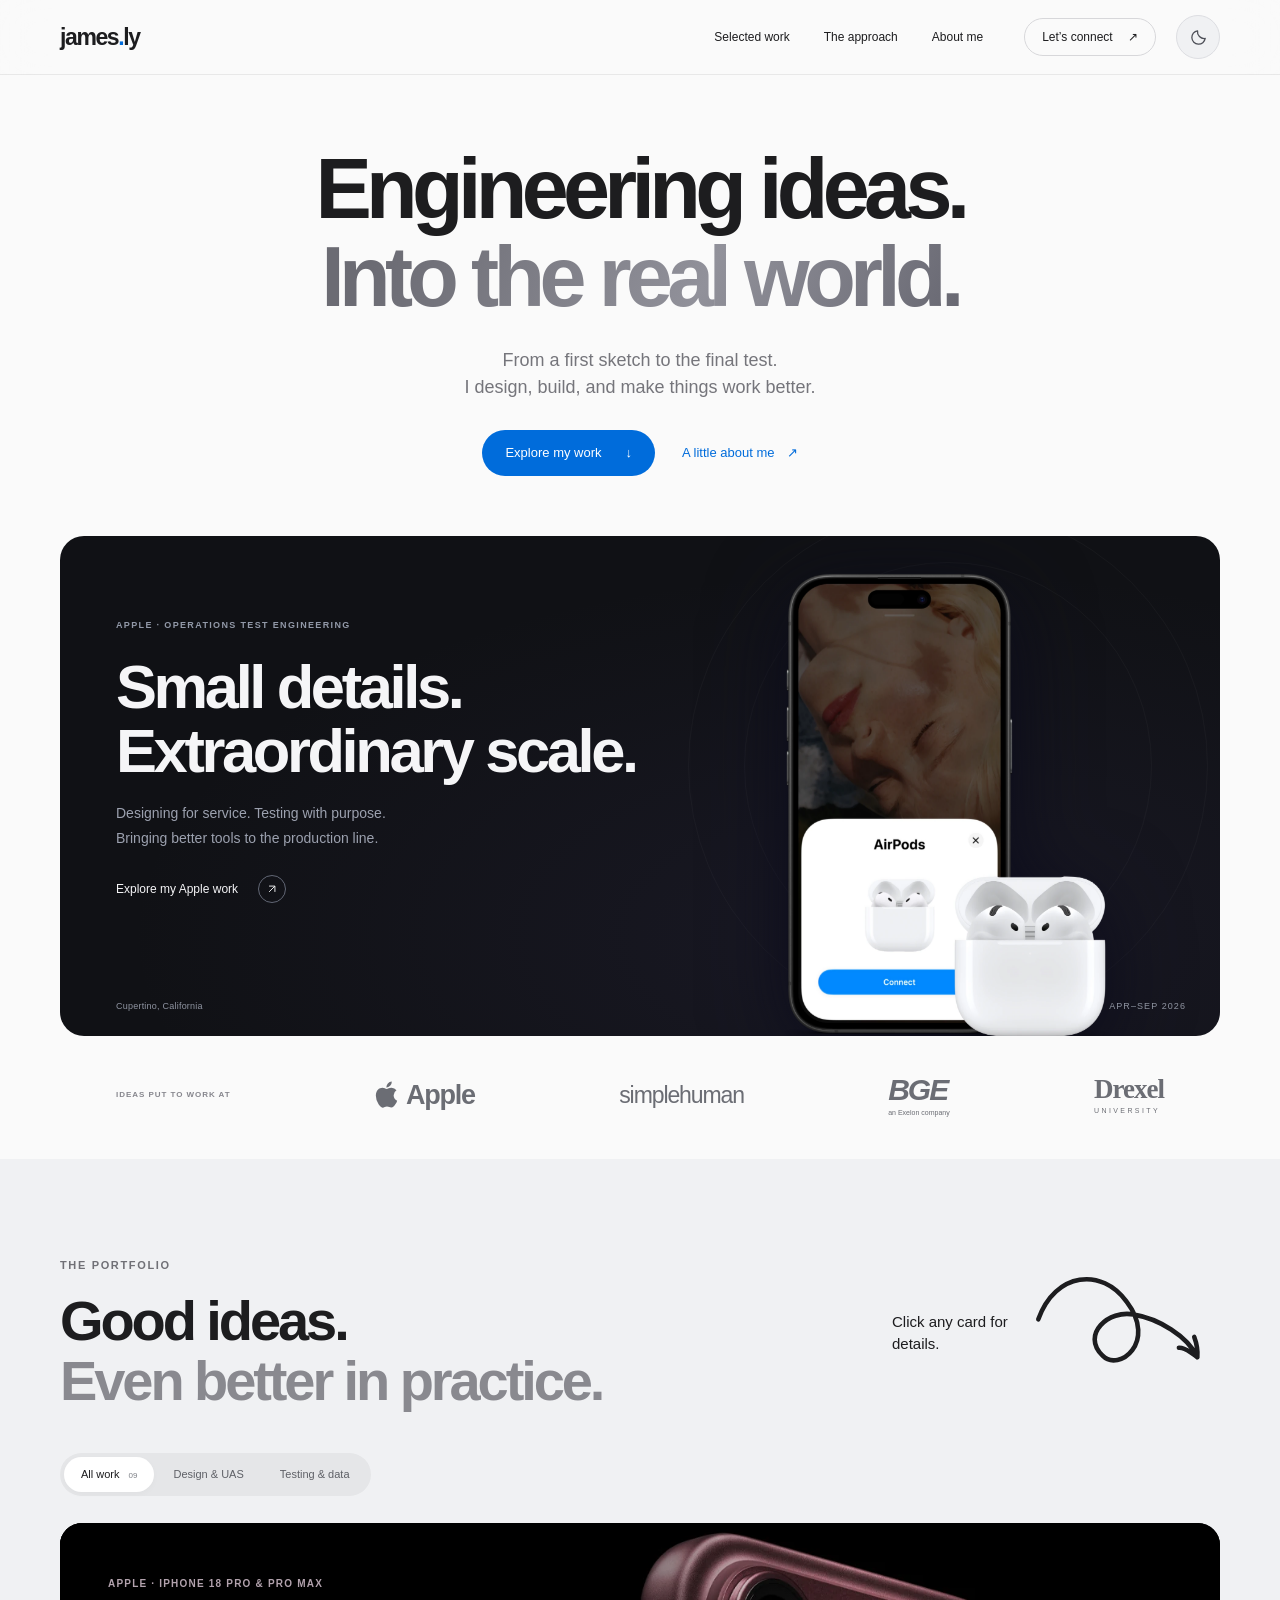
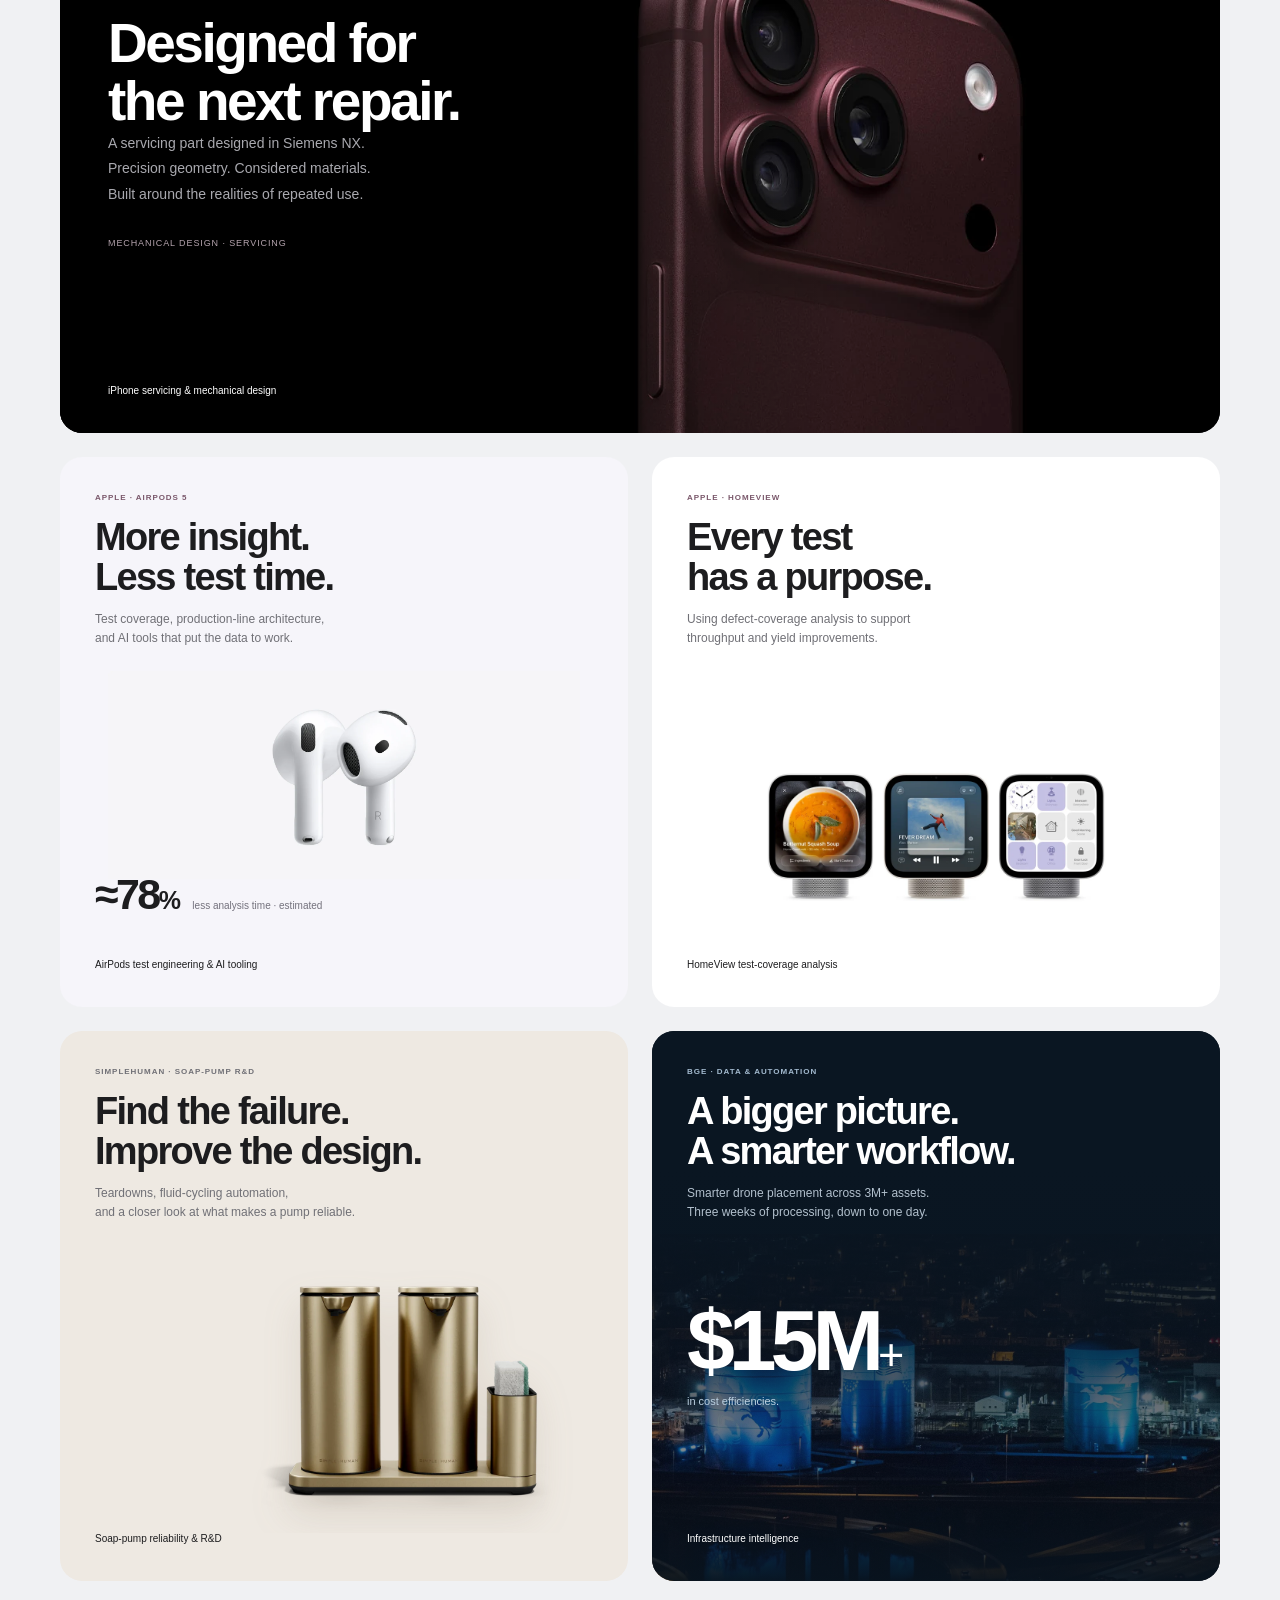
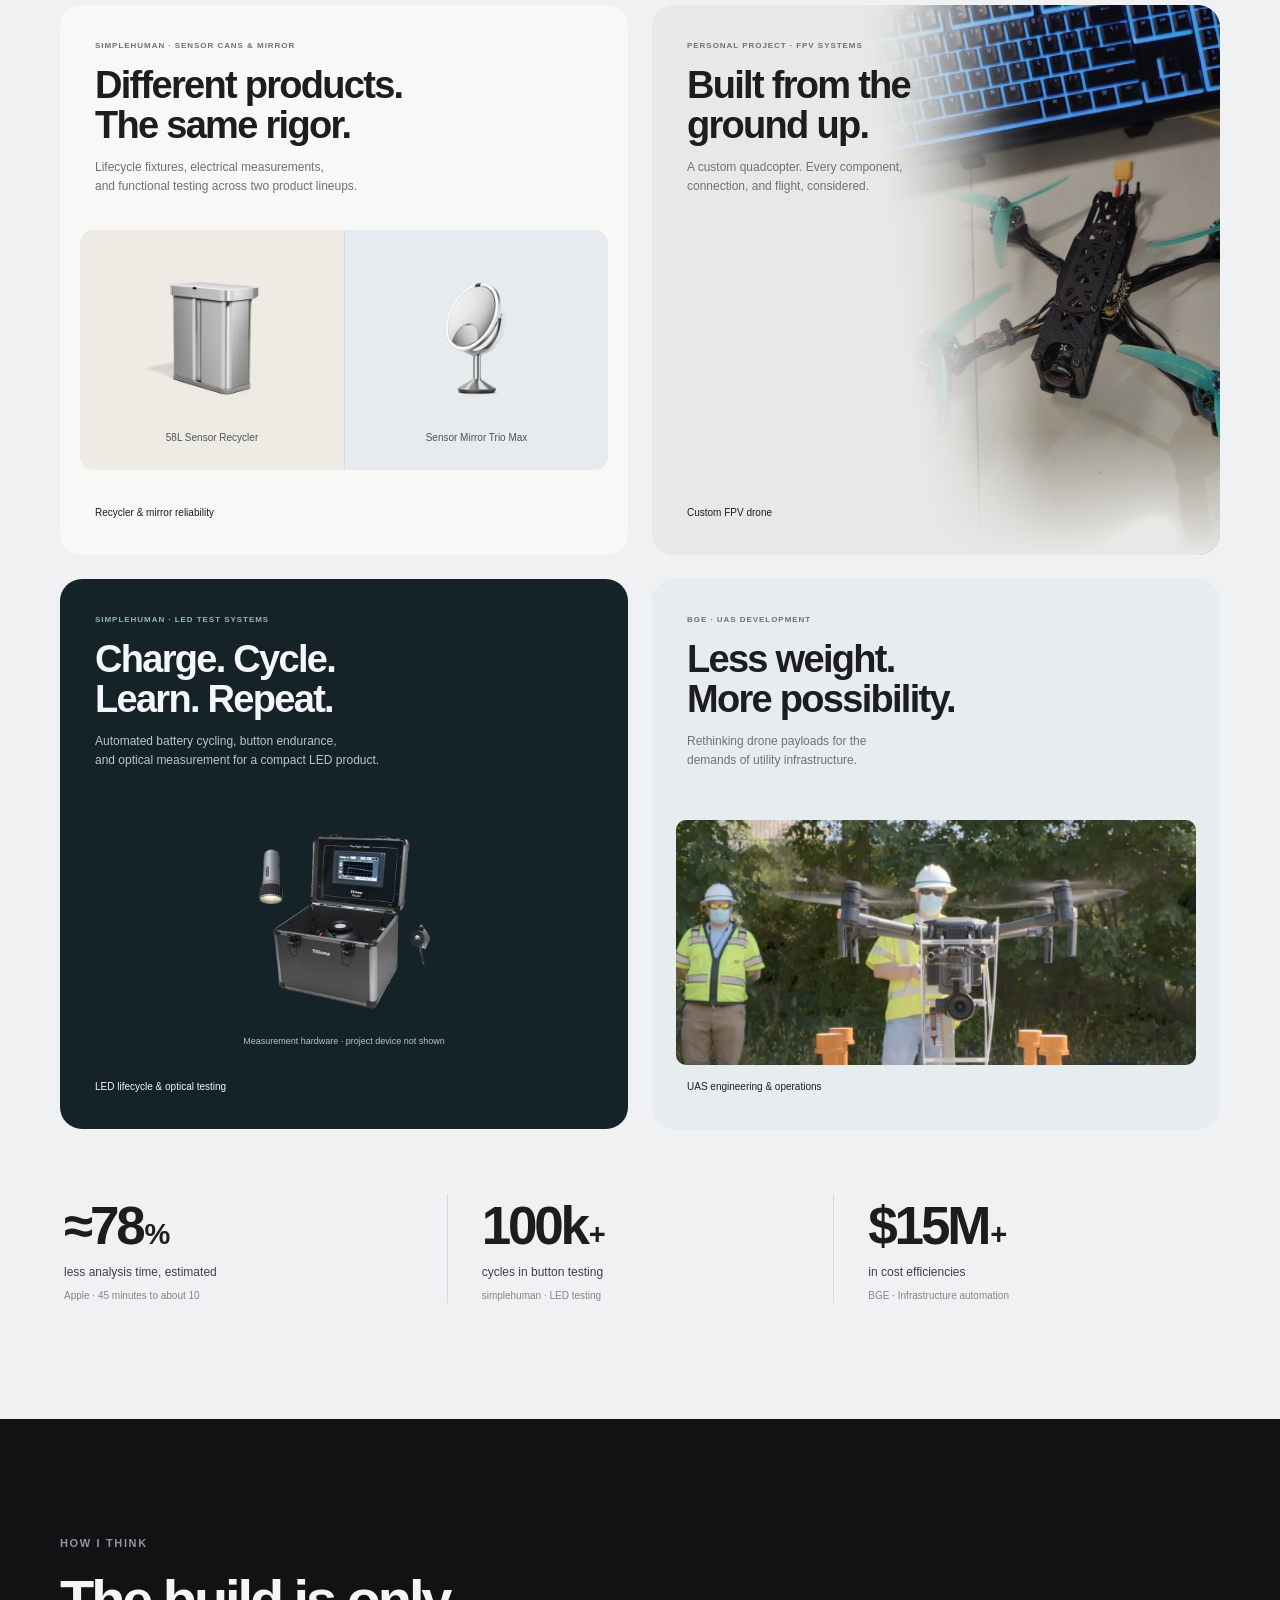
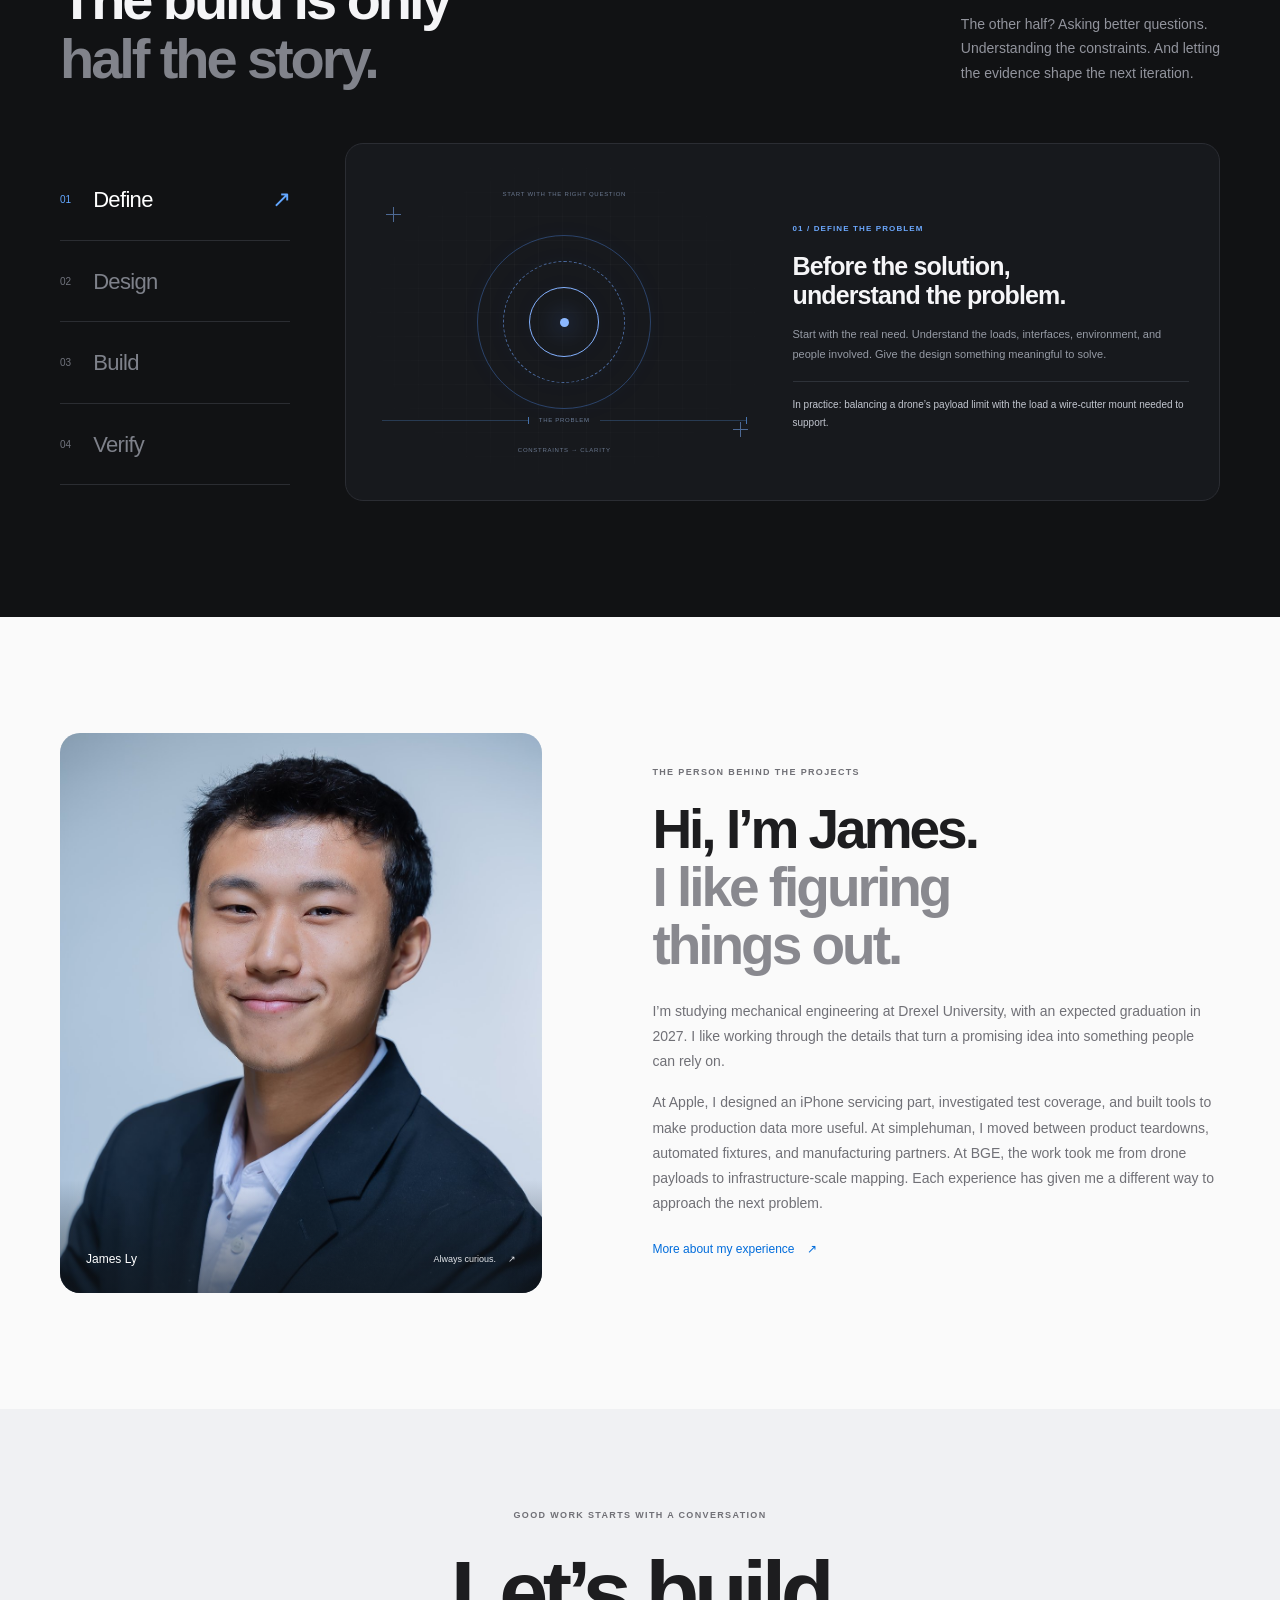
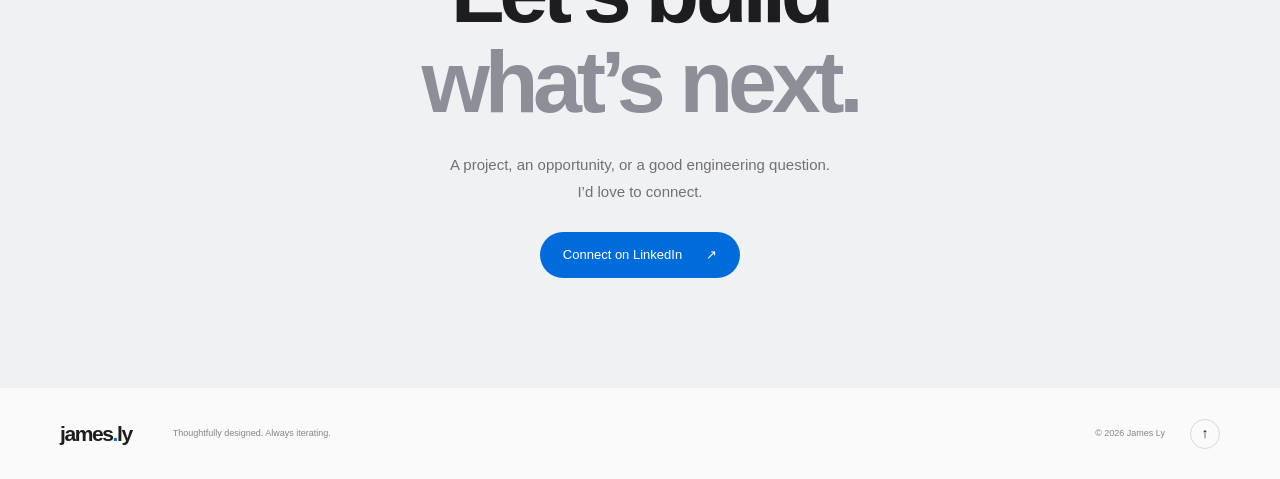
==== commit 6b240350: "Align the card-details cue with the portfolio heading Replace the introductory side paragraph with t" ====
--- a/index.html
+++ b/index.html
@@ -12,7 +12,7 @@
   <meta property="og:type" content="website">
   <title>James Ly — Engineering Portfolio</title>
   <link rel="icon" href="favicon.svg?v=3" type="image/svg+xml">
-  <link rel="stylesheet" href="styles.css?v=20261017-cue">
+  <link rel="stylesheet" href="styles.css?v=20261017-heading">
   <link rel="stylesheet" href="theme.css?v=20261017-cue">
   <script src="script.js?v=20261016-ui" defer></script>
 </head>
@@ -54,14 +54,14 @@
     </section>
     <section class="work-section section-space" id="work" aria-labelledby="work-title">
       <div class="content-width">
-        <div class="section-heading reveal"><div><p class="eyebrow">THE PORTFOLIO</p><h2 id="work-title">Good ideas.<br><span class="muted">Even better in practice.</span></h2></div><p>Different challenges. The same curiosity.<br>A selection of things I’ve built, tested,<br>and made a little better.</p></div>
-        <div class="work-toolbar"><div class="filter-group" role="group" aria-label="Filter projects"><button class="filter active" data-filter="all" aria-pressed="true">All work <span>09</span></button><button class="filter" data-filter="design" aria-pressed="false">Design & UAS</button><button class="filter" data-filter="testing" aria-pressed="false">Testing & data</button></div></div>
-        <p class="sr-only" id="filter-status" role="status" aria-live="polite">Showing all 9 projects</p>
-        <div class="project-overview">
+        <div class="section-heading work-heading reveal"><div><p class="eyebrow">THE PORTFOLIO</p><h2 id="work-title">Good ideas.<br><span class="muted">Even better in practice.</span></h2></div>
           <div class="project-note">
             <p>Click any card for details.</p>
             <svg viewBox="0 0 240 140" fill="none" aria-hidden="true" focusable="false"><path d="M15 119C-4 50 47 7 103 27c69 22 48 88 16 82C76 102 89 50 122 36c31-15 80-19 108-2M210 13c13 9 20 21 20 21s-22-2-29 4"/></svg>
           </div>
+        </div>
+        <div class="work-toolbar"><div class="filter-group" role="group" aria-label="Filter projects"><button class="filter active" data-filter="all" aria-pressed="true">All work <span>09</span></button><button class="filter" data-filter="design" aria-pressed="false">Design & UAS</button><button class="filter" data-filter="testing" aria-pressed="false">Testing & data</button></div></div>
+        <p class="sr-only" id="filter-status" role="status" aria-live="polite">Showing all 9 projects</p>
         <div class="project-grid">
           <article class="project-card card-iphone apple-card reveal" id="apple-work" data-category="design">
             <div class="card-copy">
@@ -102,7 +102,6 @@
           <button class="project-trigger" type="button" data-project="simplehuman-led" aria-label="Explore simplehuman LED testing" aria-haspopup="dialog" aria-controls="project-dialog"></button></article>
           <article class="project-card card-bge reveal" data-category="design"><div class="card-copy"><p class="card-eyebrow">BGE · UAS DEVELOPMENT</p><h3>Less weight.<br>More possibility.</h3><p>Rethinking drone payloads for the<br>demands of utility infrastructure.</p></div><div class="card-image bge-image"><img src="assets/bge-payload-design.webp" alt="BGE utility crew with a drone and mounted payload" width="1347" height="728" loading="lazy"></div><div class="card-bottom"><span>UAS engineering & operations</span></div><button class="project-trigger" type="button" data-project="bge" aria-label="Explore BGE UAS engineering" aria-haspopup="dialog" aria-controls="project-dialog"></button></article>
         </div>
-        </div>
         <div class="results-strip reveal"><div><strong>≈78<span>%</span></strong><p>less analysis time, estimated <span>Apple · 45 minutes to about 10</span></p></div><div><strong>100k<span>+</span></strong><p>cycles in button testing <span>simplehuman · LED testing</span></p></div><div><strong>$15M<span>+</span></strong><p>in cost efficiencies <span>BGE · Infrastructure automation</span></p></div></div>
       </div>
     </section>
--- a/styles.css
+++ b/styles.css
@@ -177,20 +177,20 @@
 .project-trigger:focus-visible { outline: 3px solid #287de1; outline-offset: -5px; }
 .project-card:focus-within { box-shadow: 0 12px 36px #10131c12; }
 .card-bottom { min-height: 80px; }
-/* A single hand-drawn cue lives outside the cards, close to the first target. */
-.project-overview { position: relative; }
-.project-note { display: flex; align-items: center; gap: 24px; min-height: 140px; margin: 0 0 16px; padding-left: 8px; color: var(--ink); pointer-events: none; }
-.project-note p { max-width: 150px; color: inherit; font-size: 15px; line-height: 1.5; font-weight: 500; }
-.project-note svg { display: block; width: 180px; height: 105px; flex-shrink: 0; overflow: visible; transform: rotate(35deg); stroke: currentColor; stroke-width: 6.5; stroke-linecap: round; stroke-linejoin: round; }
-@media (min-width: 1600px) {
-  .project-note { --cue-width: clamp(160px, calc((100vw - 1160px) / 2 - 48px), 220px); position: absolute; top: 62px; left: calc(-1 * var(--cue-width) - 16px); width: var(--cue-width); min-height: 0; padding: 0; margin: 0; flex-direction: column; gap: 10px; }
-  .project-note p { font-size: 15px; max-width: 172px; }
-  .project-note svg { width: 100%; height: auto; transform: none; }
-}
-@media (max-width: 580px) {
-  .project-note { gap: 16px; min-height: 116px; padding-left: 4px; margin-bottom: 12px; }
+/* One looping cue shares the portfolio heading row and points toward the cards. */
+.work-heading { align-items: center; }
+.project-note { display: flex; align-items: center; justify-content: flex-end; gap: 18px; width: 340px; min-height: 150px; padding-right: 16px; color: var(--ink); flex-shrink: 0; pointer-events: none; }
+.project-note p { max-width: 124px; color: inherit; font-size: 15px; line-height: 1.5; font-weight: 500; }
+.project-note svg { display: block; width: 170px; height: 99px; flex-shrink: 0; overflow: visible; transform: rotate(35deg); stroke: currentColor; stroke-width: 6.5; stroke-linecap: round; stroke-linejoin: round; }
+@media (max-width: 900px) {
+  .work-heading { display: flex; flex-direction: column; align-items: stretch; gap: 10px; margin-bottom: 24px; }
+  .project-note { align-self: flex-end; min-height: 118px; width: 310px; }
+  .project-note svg { width: 150px; height: 88px; }
+}
+@media (max-width: 580px) {
+  .project-note { align-self: flex-start; justify-content: flex-start; gap: 16px; width: min(100%, 300px); min-height: 110px; padding: 0 12px 0 4px; }
   .project-note p { max-width: 116px; font-size: 14px; }
-  .project-note svg { width: 130px; height: 76px; }
+  .project-note svg { width: 140px; height: 82px; }
 }
 .company-apple { flex-direction: row; align-items: center; gap: 8px; }
 .company-apple svg { width: 23px; height: 28px; flex-shrink: 0; fill: currentColor; }
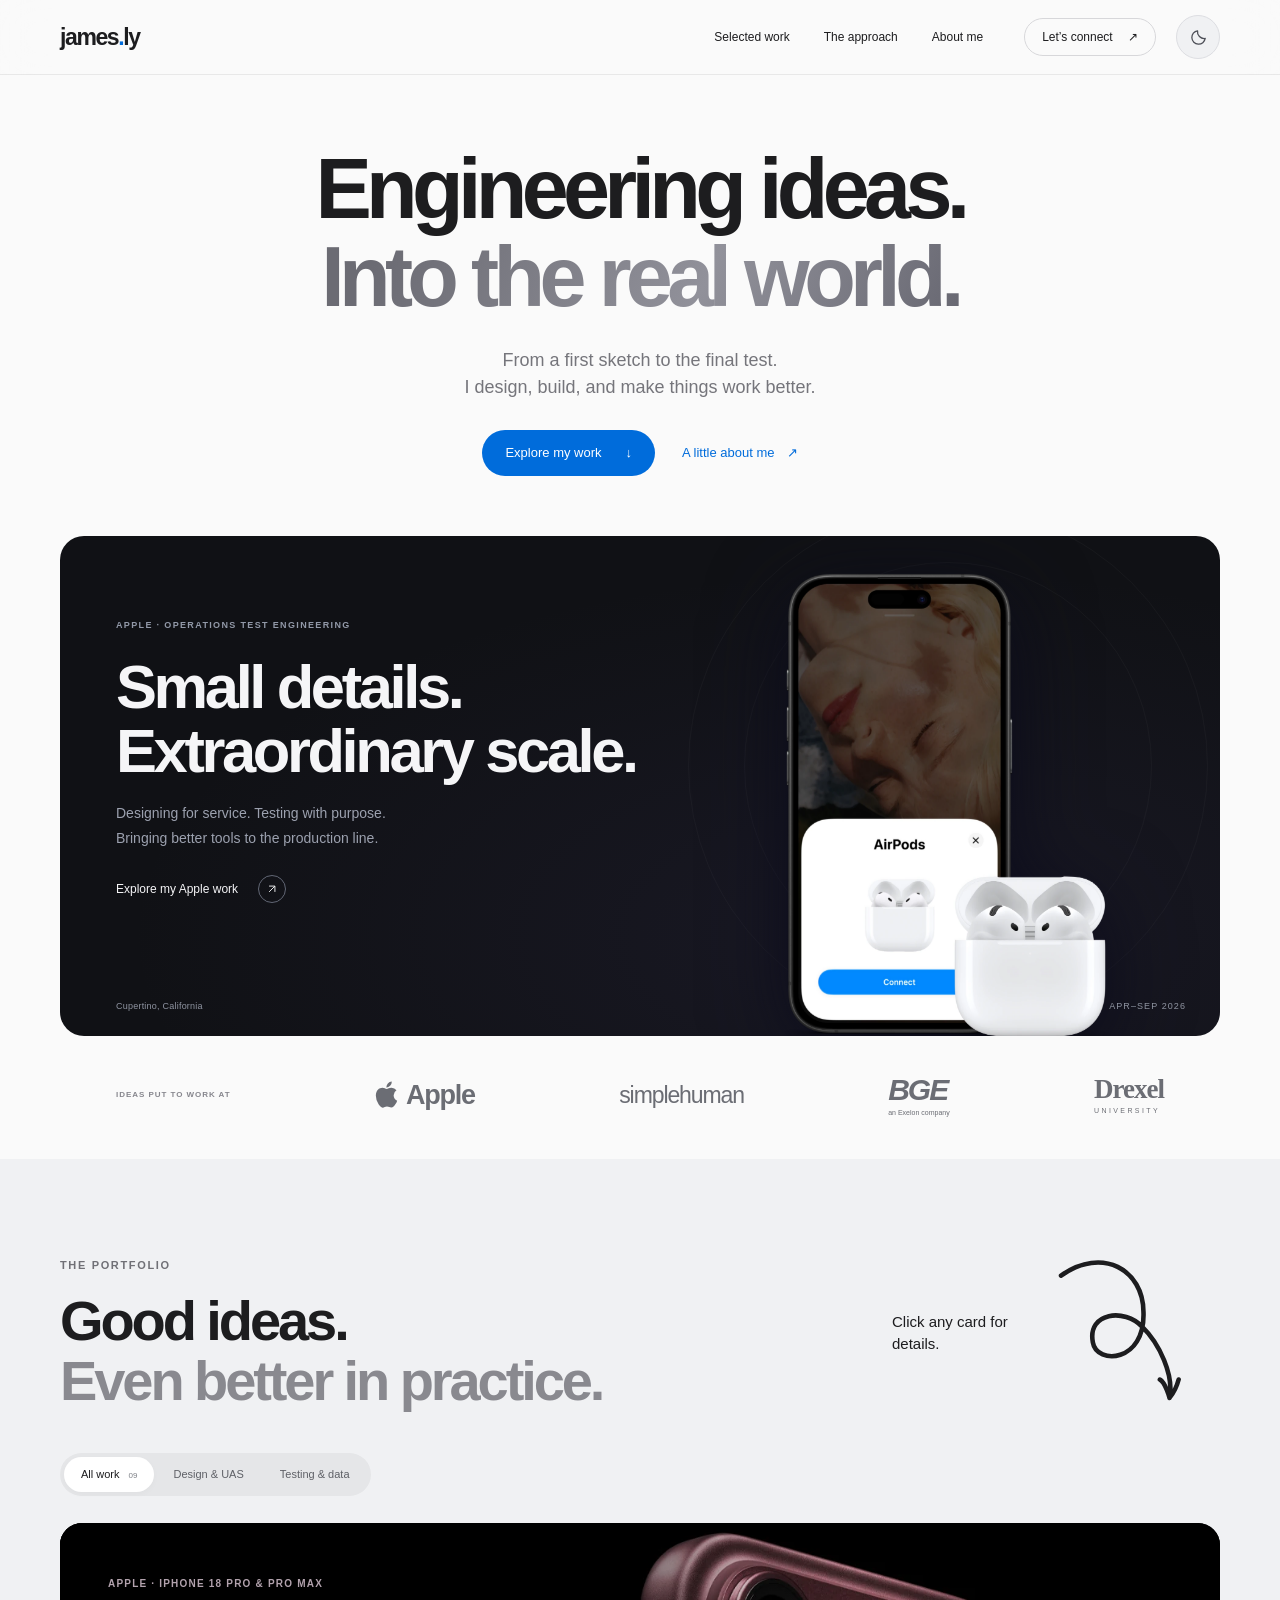
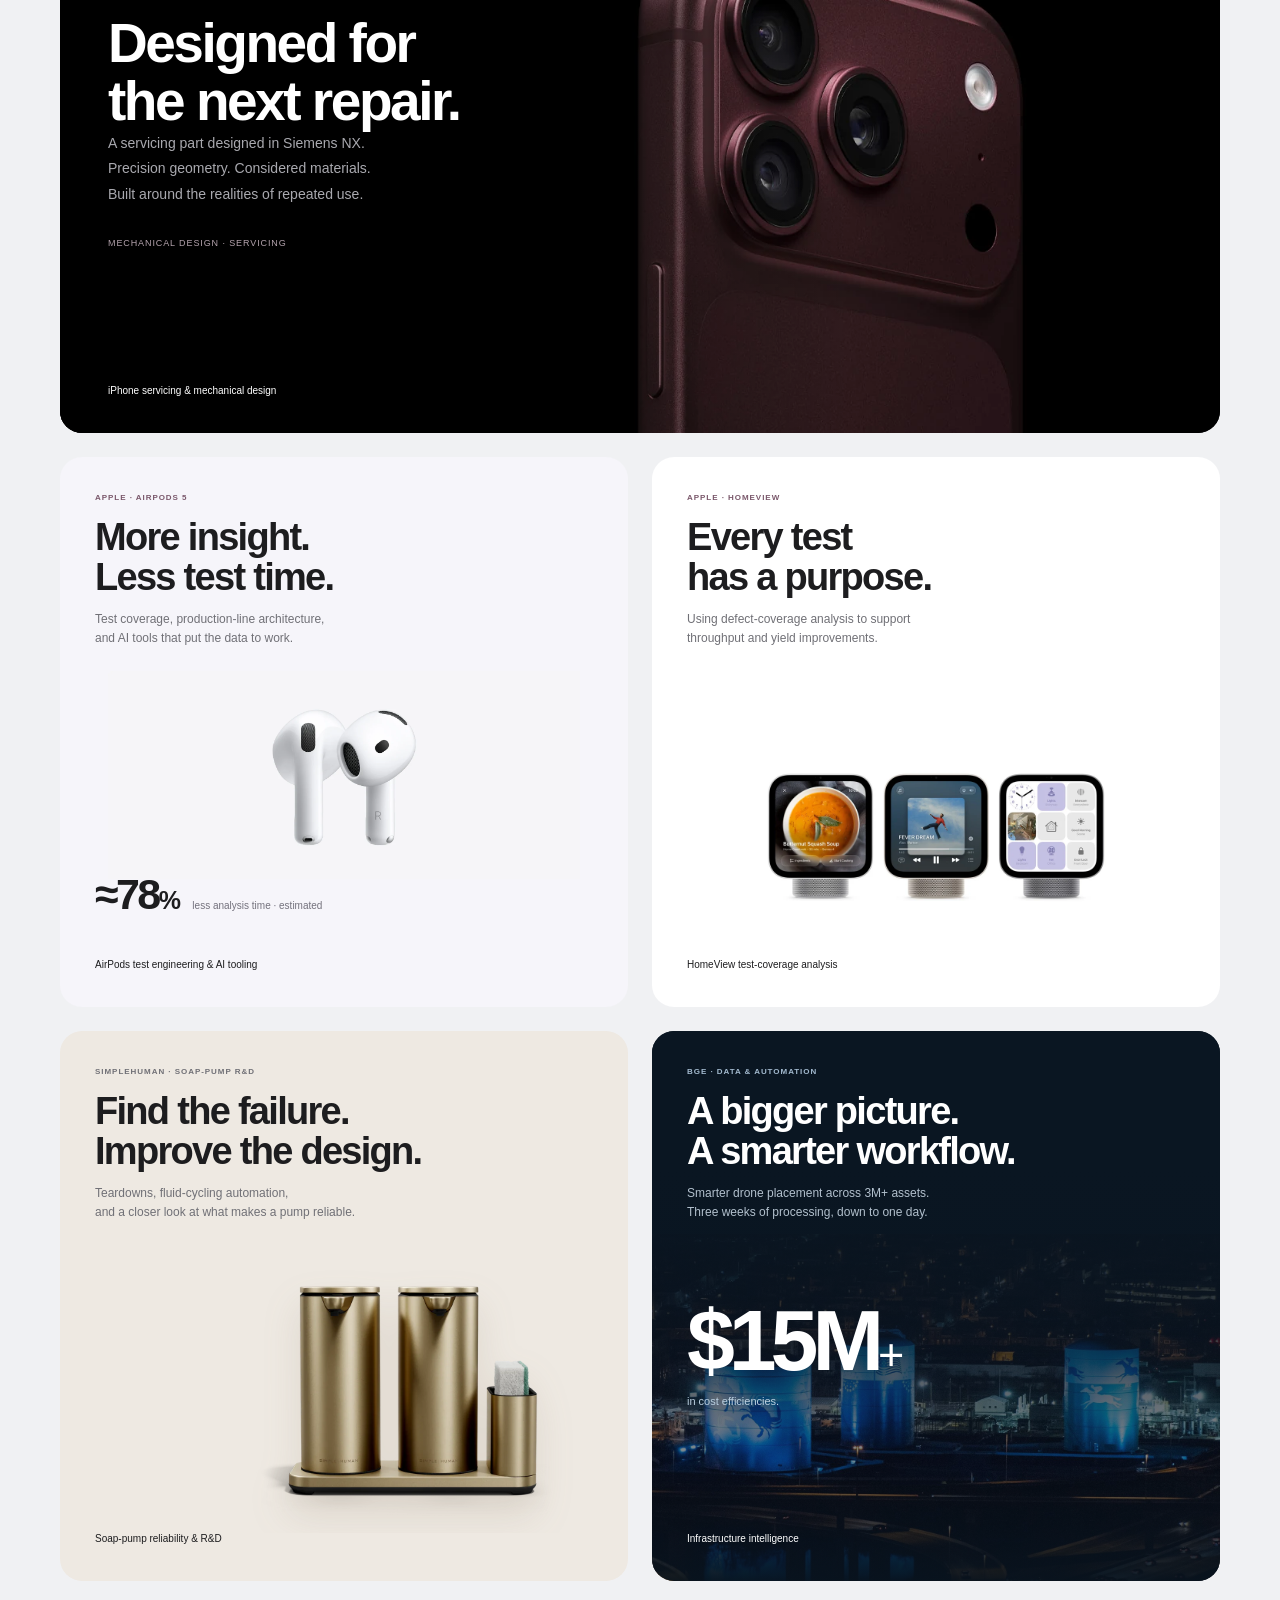
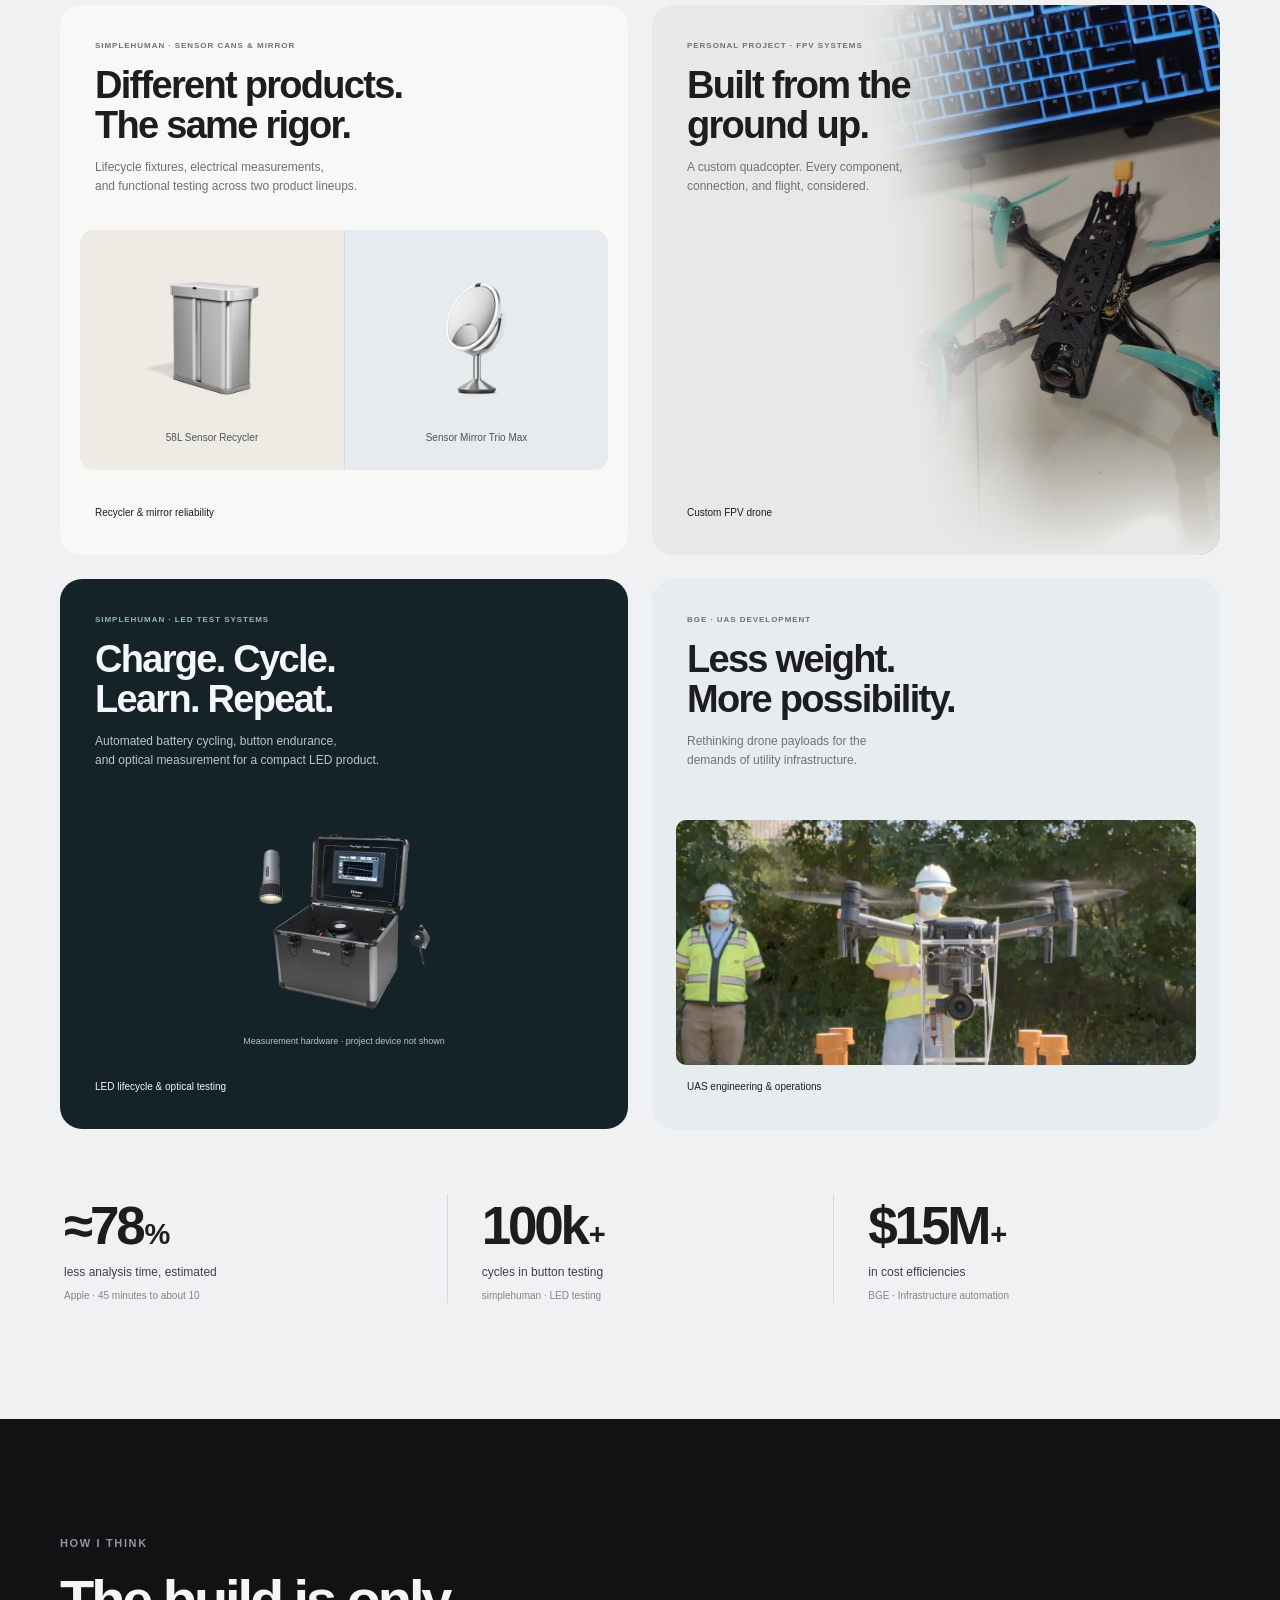
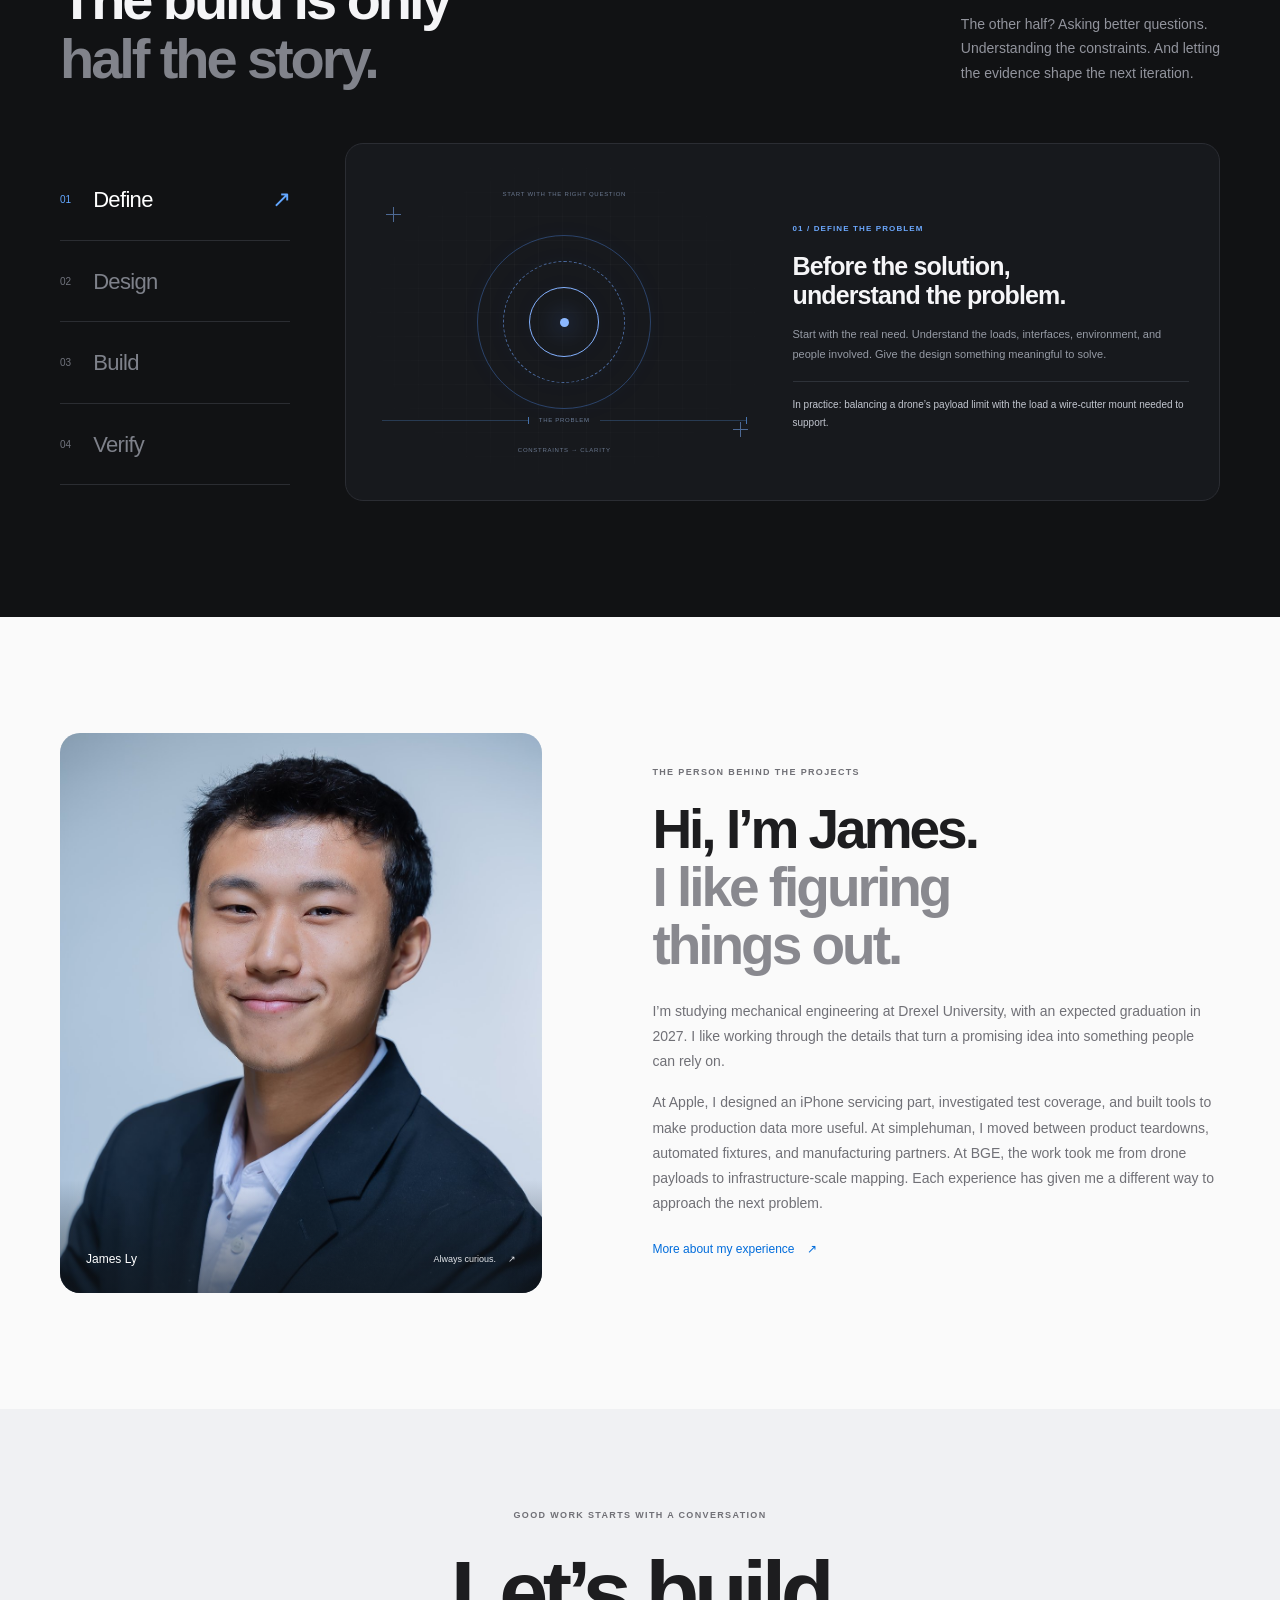
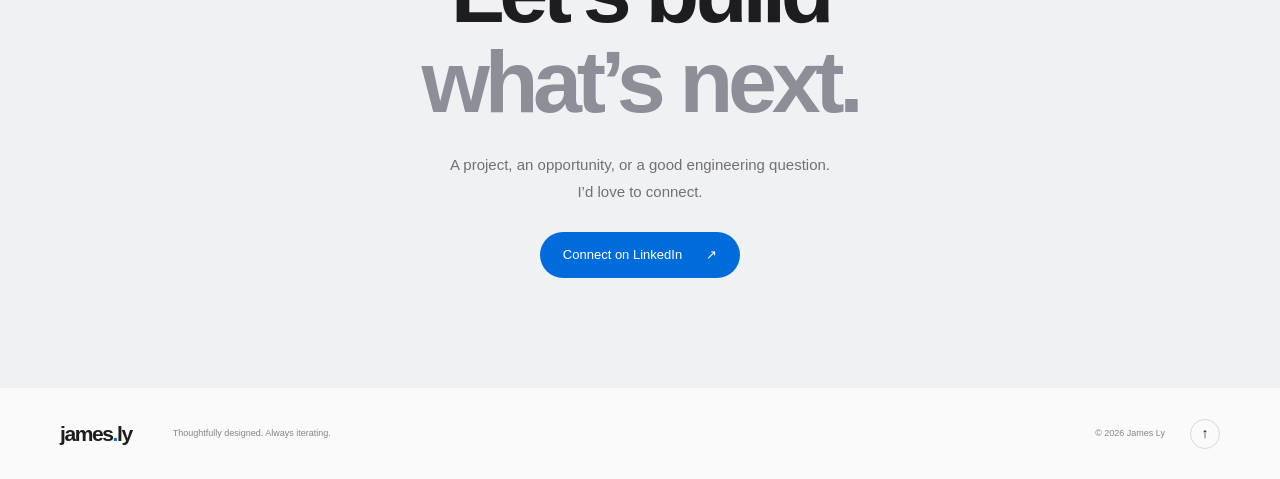
==== commit 32f00ffe: "Point the portfolio cue arrow down toward project cards" ====
--- a/index.html
+++ b/index.html
@@ -12,7 +12,7 @@
   <meta property="og:type" content="website">
   <title>James Ly — Engineering Portfolio</title>
   <link rel="icon" href="favicon.svg?v=3" type="image/svg+xml">
-  <link rel="stylesheet" href="styles.css?v=20261017-heading">
+  <link rel="stylesheet" href="styles.css?v=20261017-down">
   <link rel="stylesheet" href="theme.css?v=20261017-cue">
   <script src="script.js?v=20261016-ui" defer></script>
 </head>
--- a/styles.css
+++ b/styles.css
@@ -181,7 +181,7 @@
 .work-heading { align-items: center; }
 .project-note { display: flex; align-items: center; justify-content: flex-end; gap: 18px; width: 340px; min-height: 150px; padding-right: 16px; color: var(--ink); flex-shrink: 0; pointer-events: none; }
 .project-note p { max-width: 124px; color: inherit; font-size: 15px; line-height: 1.5; font-weight: 500; }
-.project-note svg { display: block; width: 170px; height: 99px; flex-shrink: 0; overflow: visible; transform: rotate(35deg); stroke: currentColor; stroke-width: 6.5; stroke-linecap: round; stroke-linejoin: round; }
+.project-note svg { display: block; width: 170px; height: 99px; flex-shrink: 0; overflow: visible; transform: rotate(70deg); stroke: currentColor; stroke-width: 6.5; stroke-linecap: round; stroke-linejoin: round; }
 @media (max-width: 900px) {
   .work-heading { display: flex; flex-direction: column; align-items: stretch; gap: 10px; margin-bottom: 24px; }
   .project-note { align-self: flex-end; min-height: 118px; width: 310px; }
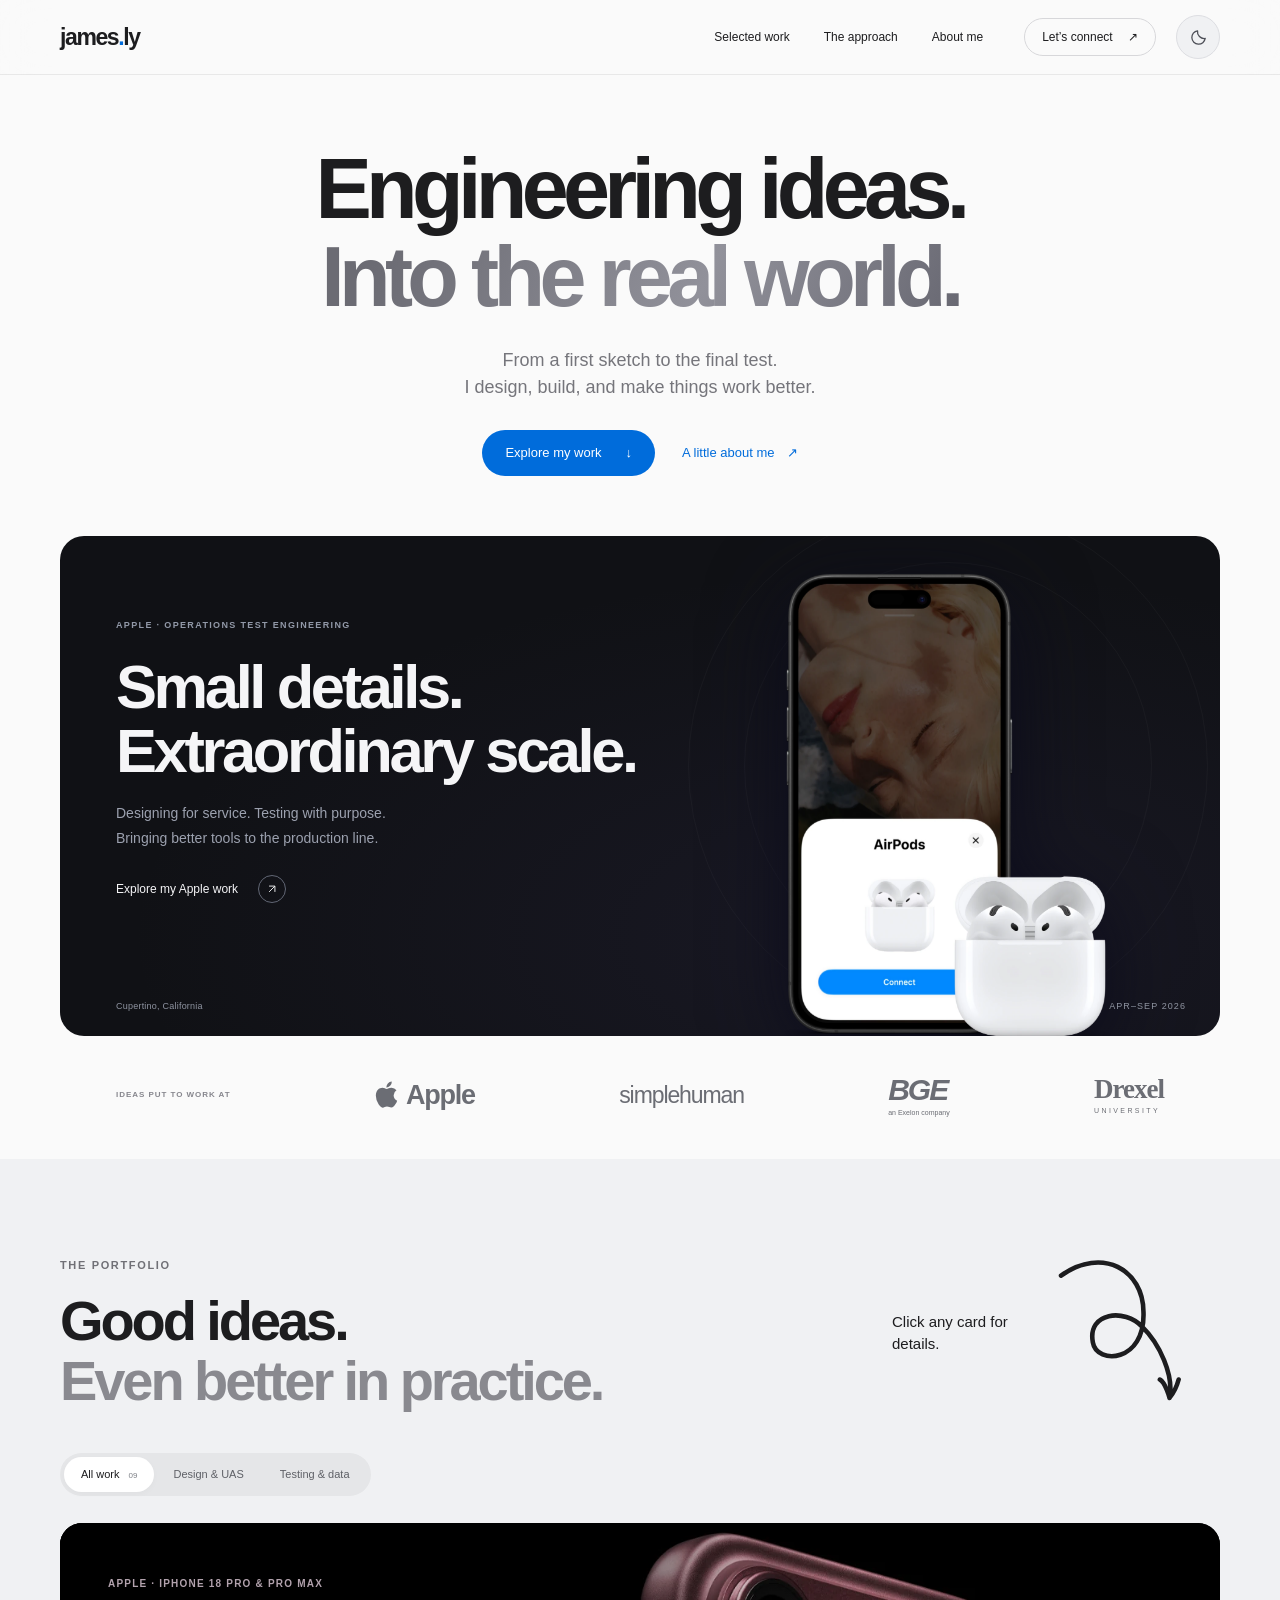
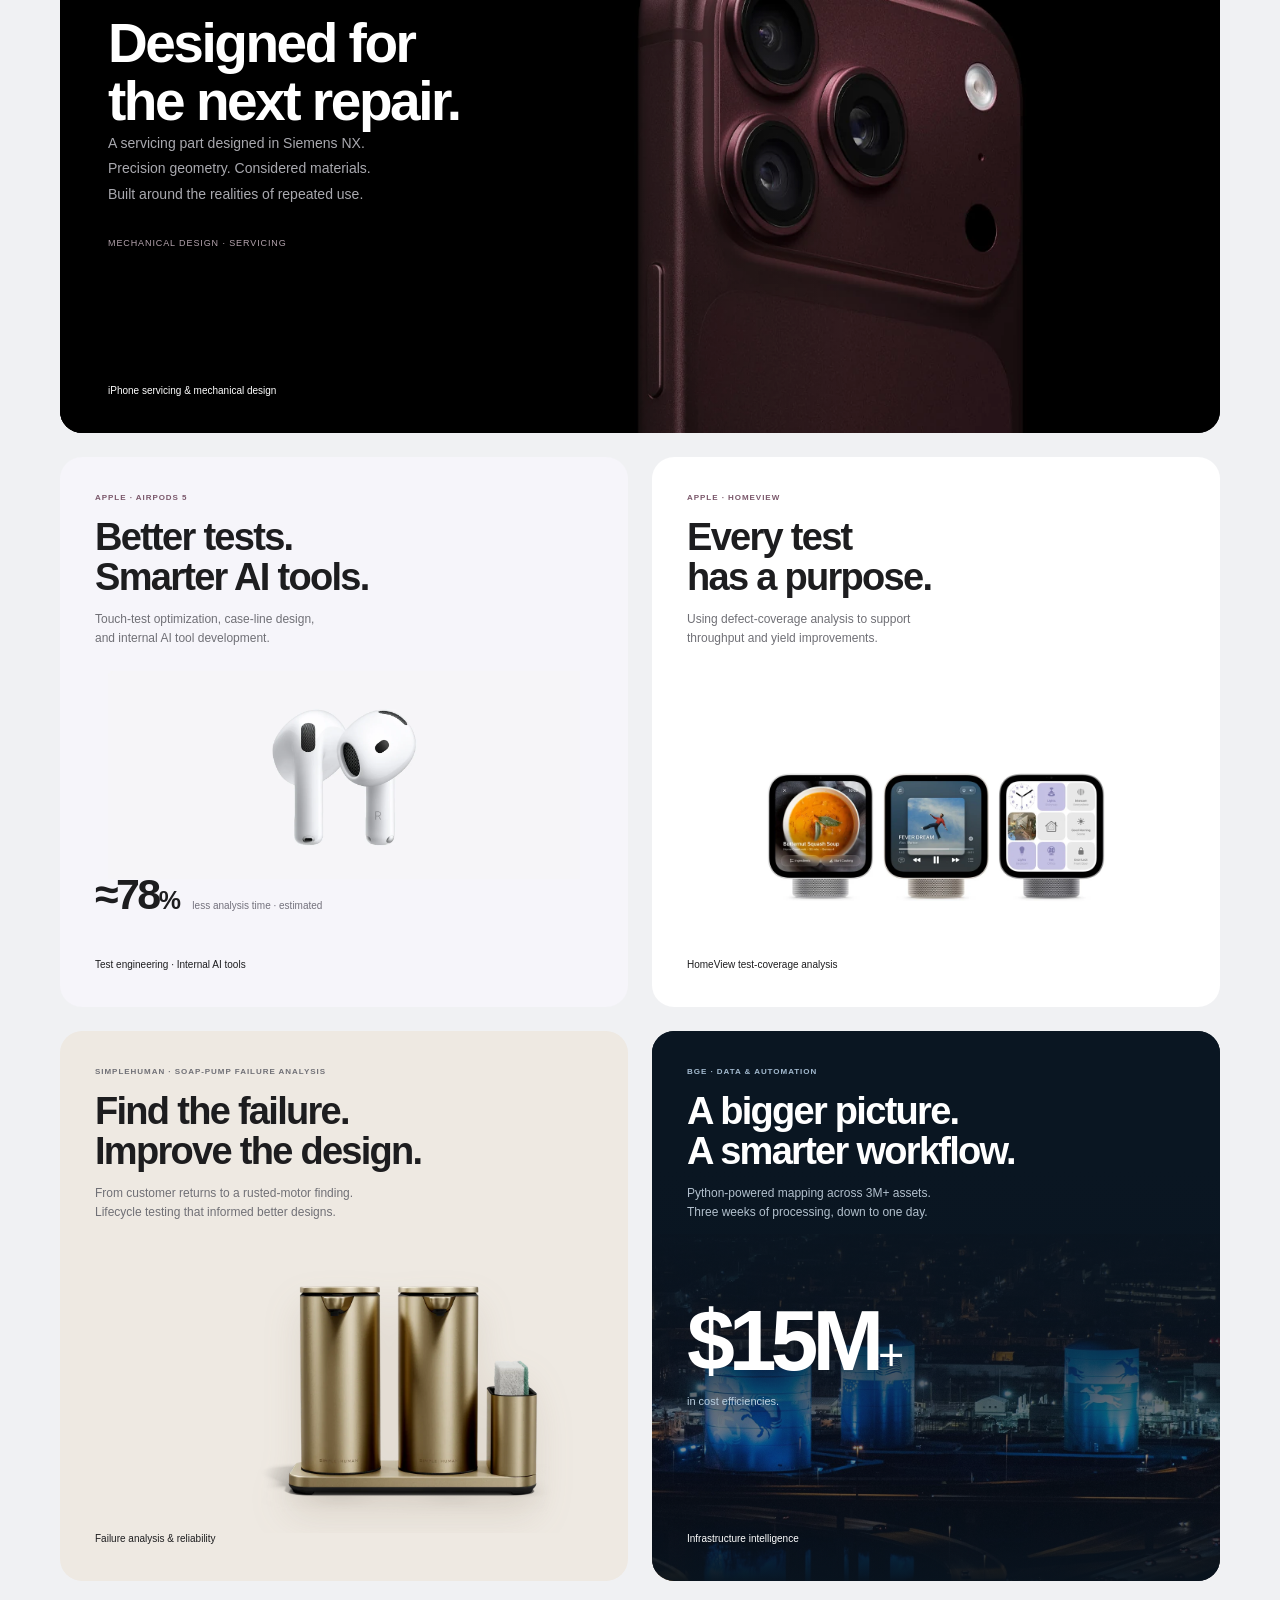
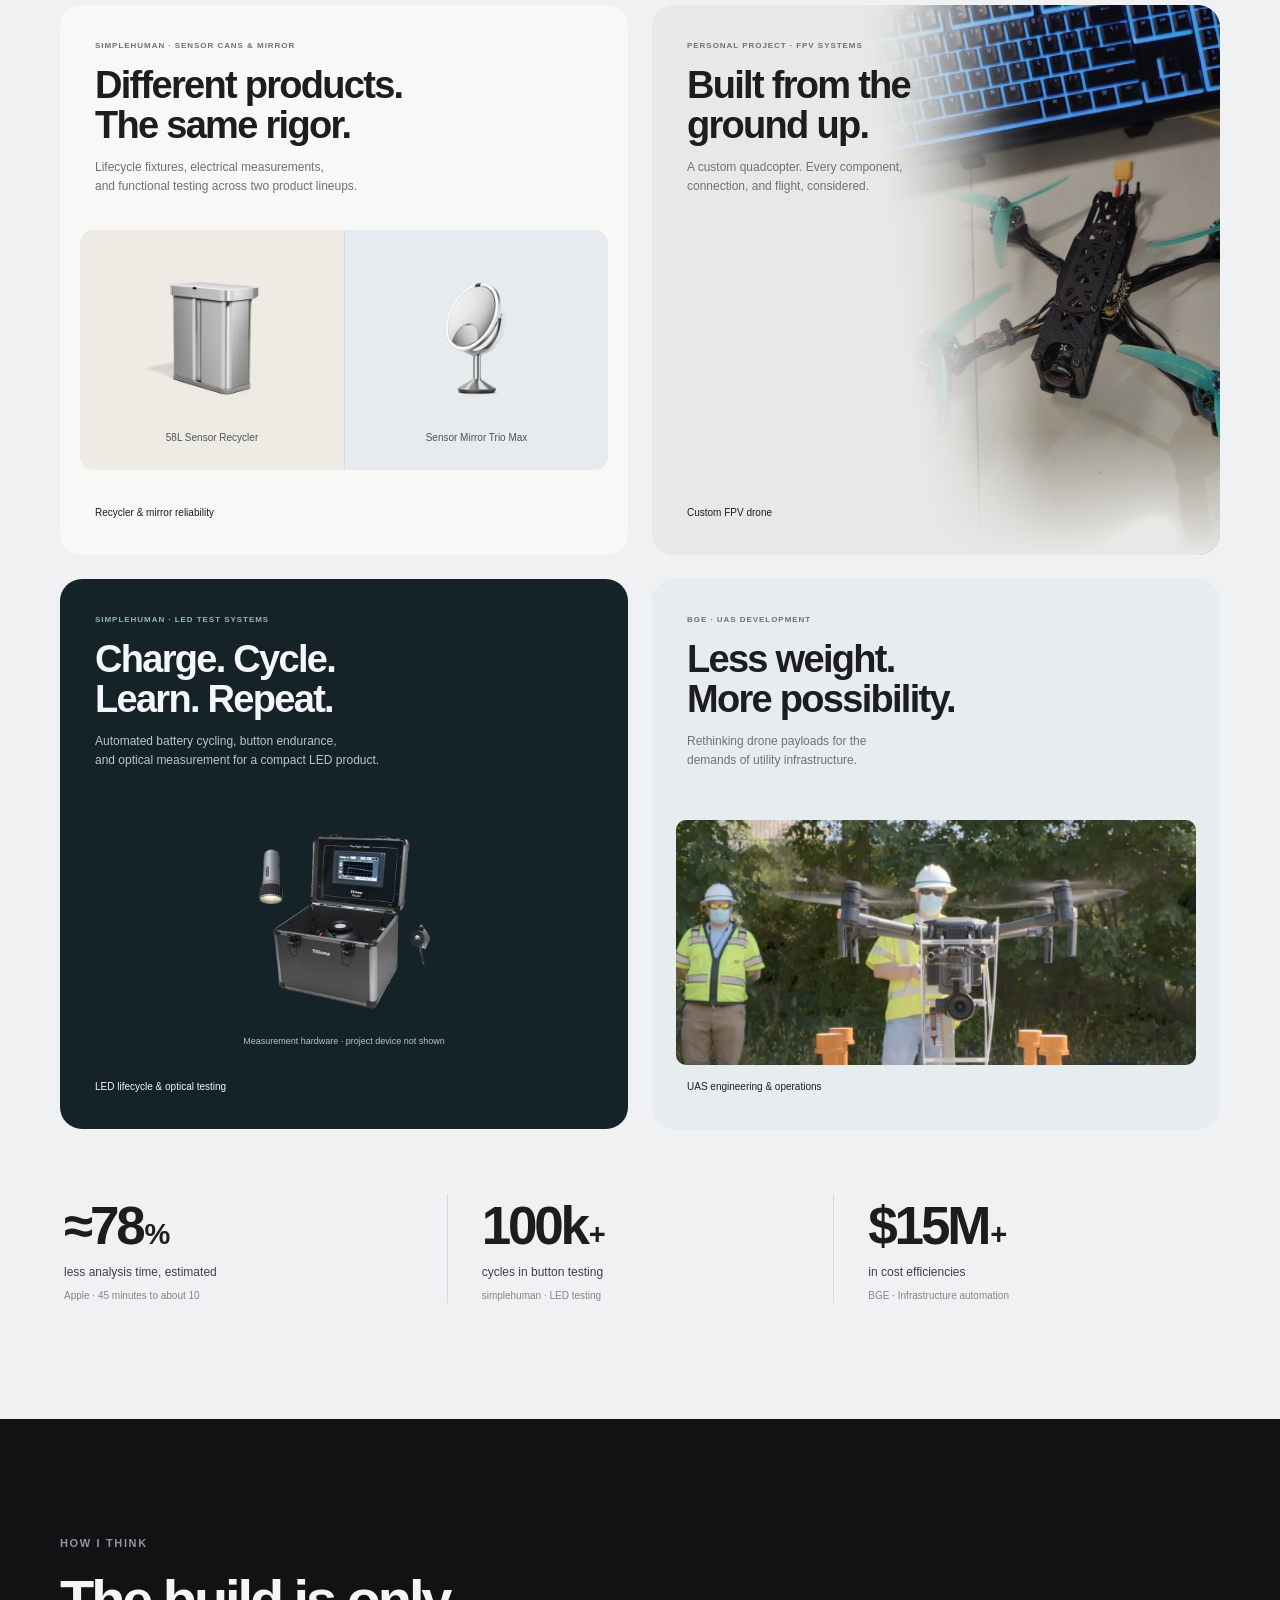
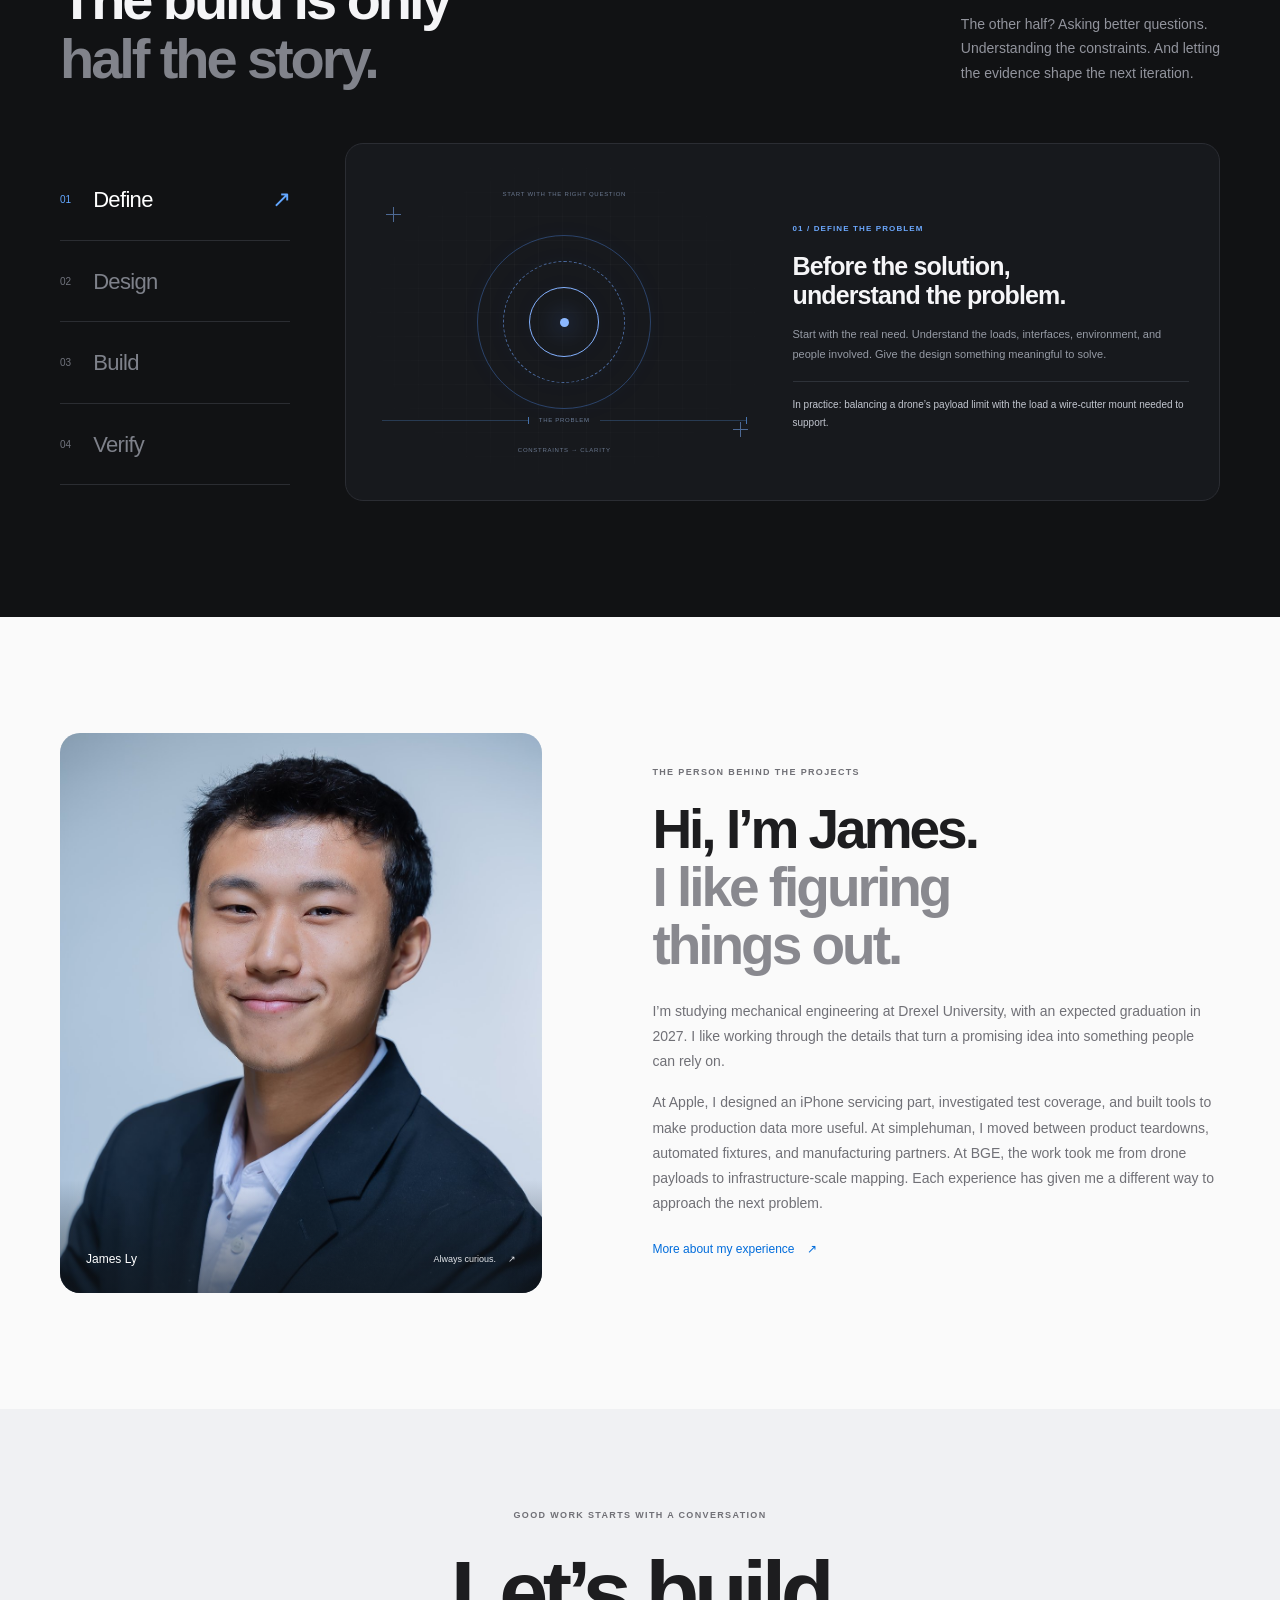
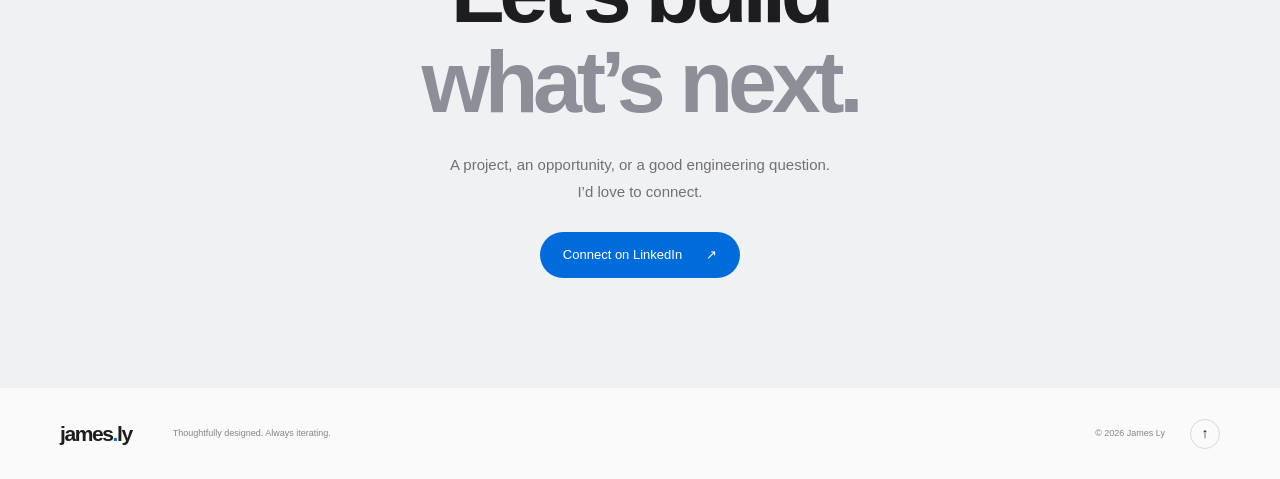
==== commit 85ab6f92: "Refine engineering case studies and add a charging fixture timeline" ====
--- a/index.html
+++ b/index.html
@@ -12,9 +12,9 @@
   <meta property="og:type" content="website">
   <title>James Ly — Engineering Portfolio</title>
   <link rel="icon" href="favicon.svg?v=3" type="image/svg+xml">
-  <link rel="stylesheet" href="styles.css?v=20261017-down">
-  <link rel="stylesheet" href="theme.css?v=20261017-cue">
-  <script src="script.js?v=20261016-ui" defer></script>
+  <link rel="stylesheet" href="styles.css?v=20261017-projects">
+  <link rel="stylesheet" href="theme.css?v=20261017-projects">
+  <script src="script.js?v=20261017-projects" defer></script>
 </head>
 <body>
   <a class="skip-link" href="#main">Skip to content</a>
@@ -74,18 +74,18 @@
             <div class="card-bottom"><span>iPhone servicing & mechanical design</span></div>
           <button class="project-trigger" type="button" data-project="iphone" aria-label="Explore Apple iPhone servicing" aria-haspopup="dialog" aria-controls="project-dialog"></button></article>
           <article class="project-card card-airpods apple-card reveal" data-category="testing">
-            <div class="card-copy"><p class="card-eyebrow">APPLE · AIRPODS 5</p><h3>More insight.<br>Less test time.</h3><p>Test coverage, production-line architecture,<br>and AI tools that put the data to work.</p></div>
+            <div class="card-copy"><p class="card-eyebrow">APPLE · AIRPODS 5</p><h3>Better tests.<br>Smarter AI tools.</h3><p>Touch-test optimization, case-line design,<br> and internal AI tool development.</p></div>
             <div class="card-image airpods-image"><img src="assets/apple-airpods.webp" alt="Apple AirPods 5 earbuds" width="1600" height="705" loading="lazy"></div>
             <div class="apple-card-stat"><strong>≈78<span>%</span></strong><span>less analysis time · estimated</span></div>
-            <div class="card-bottom"><span>AirPods test engineering & AI tooling</span></div>
-          <button class="project-trigger" type="button" data-project="airpods" aria-label="Explore Apple AirPods test engineering" aria-haspopup="dialog" aria-controls="project-dialog"></button></article>
+            <div class="card-bottom"><span>Test engineering &middot; Internal AI tools</span></div>
+          <button class="project-trigger" type="button" data-project="airpods" aria-label="Explore Apple AirPods test engineering and internal AI tools" aria-haspopup="dialog" aria-controls="project-dialog"></button></article>
           <article class="project-card card-homeview apple-card reveal" data-category="testing">
             <div class="card-copy"><p class="card-eyebrow">APPLE · HOMEVIEW</p><h3>Every test<br>has a purpose.</h3><p>Using defect-coverage analysis to support<br>throughput and yield improvements.</p></div>
             <div class="card-image homeview-image"><img src="assets/apple-homeview.webp" alt="Apple HomeView, public product imagery from Apple" width="1260" height="612" loading="lazy"></div>
             <div class="card-bottom"><span>HomeView test-coverage analysis</span></div>
           <button class="project-trigger" type="button" data-project="homeview" aria-label="Explore Apple HomeView analysis" aria-haspopup="dialog" aria-controls="project-dialog"></button></article>
-          <article class="project-card card-testing reveal" data-category="testing"><div class="card-copy"><p class="card-eyebrow">SIMPLEHUMAN · SOAP-PUMP R&D</p><h3>Find the failure.<br>Improve the design.</h3><p>Teardowns, fluid-cycling automation,<br>and a closer look at what makes a pump reliable.</p></div><div class="card-image product-image"><img src="assets/simplehuman-soap-pumps.webp" alt="Gold simplehuman sensor soap pumps, illustrating the product family investigated" width="600" height="600" loading="lazy"></div><div class="card-bottom"><span>Soap-pump reliability & R&D</span></div><button class="project-trigger" type="button" data-project="simplehuman" aria-label="Explore simplehuman soap-pump reliability" aria-haspopup="dialog" aria-controls="project-dialog"></button></article>
-          <article class="project-card card-data reveal" data-category="testing"><img class="data-background" src="assets/bge-lng-tanks.jpg" alt="Blue-lit LNG storage tanks at night, representing BGE’s utility infrastructure" width="1600" height="800" loading="lazy"><div class="card-copy"><p class="card-eyebrow">BGE · DATA & AUTOMATION</p><h3>A bigger picture.<br>A smarter workflow.</h3><p>Smarter drone placement across 3M+ assets.<br>Three weeks of processing, down to one day.</p></div><div class="data-stat" aria-label="Over 15 million dollars in cost efficiencies"><span>$15M<span class="stat-plus">+</span></span><span>in cost efficiencies.</span></div><div class="card-bottom"><span>Infrastructure intelligence</span></div><button class="project-trigger" type="button" data-project="data" aria-label="Explore infrastructure data automation" aria-haspopup="dialog" aria-controls="project-dialog"></button></article>
+          <article class="project-card card-testing reveal" data-category="testing"><div class="card-copy"><p class="card-eyebrow">SIMPLEHUMAN · SOAP-PUMP FAILURE ANALYSIS</p><h3>Find the failure.<br>Improve the design.</h3><p>From customer returns to a rusted-motor finding.<br> Lifecycle testing that informed better designs.</p></div><div class="card-image product-image"><img src="assets/simplehuman-soap-pumps.webp" alt="Gold simplehuman sensor soap pumps, illustrating the product family investigated" width="600" height="600" loading="lazy"></div><div class="card-bottom"><span>Failure analysis & reliability</span></div><button class="project-trigger" type="button" data-project="simplehuman" aria-label="Explore simplehuman soap-pump reliability" aria-haspopup="dialog" aria-controls="project-dialog"></button></article>
+          <article class="project-card card-data reveal" data-category="testing"><img class="data-background" src="assets/bge-lng-tanks.jpg" alt="Blue-lit LNG storage tanks at night, representing BGE’s utility infrastructure" width="1600" height="800" loading="lazy"><div class="card-copy"><p class="card-eyebrow">BGE · DATA & AUTOMATION</p><h3>A bigger picture.<br>A smarter workflow.</h3><p>Python-powered mapping across 3M+ assets.<br> Three weeks of processing, down to one day.</p></div><div class="data-stat" aria-label="Over 15 million dollars in cost efficiencies"><span>$15M<span class="stat-plus">+</span></span><span>in cost efficiencies.</span></div><div class="card-bottom"><span>Infrastructure intelligence</span></div><button class="project-trigger" type="button" data-project="data" aria-label="Explore infrastructure data automation" aria-haspopup="dialog" aria-controls="project-dialog"></button></article>
           <article class="project-card card-home-testing reveal" data-category="testing">
             <div class="card-copy"><p class="card-eyebrow">SIMPLEHUMAN · SENSOR CANS & MIRROR</p><h3>Different products.<br>The same rigor.</h3><p>Lifecycle fixtures, electrical measurements,<br>and functional testing across two product lineups.</p></div>
             <div class="product-pair card-product-pair">
--- a/styles.css
+++ b/styles.css
@@ -146,13 +146,17 @@
 .dialog-image-caption { font-size: 10px; line-height: 1.6; margin: -18px 0 26px; color: #666b73; }
 .dialog-source-links { display: flex; flex-direction: column; align-items: flex-start; gap: 12px; }
 .dialog-source-links .text-link { line-height: 1.6; }
-.fixture-iterations { margin-top: 36px; }
+.dialog-gallery figure:only-child { grid-column: 1 / -1; }
+.dialog-gallery figure:only-child img { height: clamp(240px, 45vw, 400px); }
+.dialog-gallery img[src$="drone-assembly.jpg"] { object-position: 50% 35%; }
+.fixture-iterations { --timeline-line: #b9cbd1; --timeline-dot: #426b7a; margin-top: 36px; }
 .fixture-iterations > h3 { font-size: 23px; letter-spacing: -.035em; line-height: 1.25; }
-.fixture-iterations ol { list-style: none; display: grid; grid-template-columns: repeat(3, minmax(0, 1fr)); gap: 12px; padding: 0; margin: 20px 0 32px; }
-.fixture-iterations li { background: #eeeff1; border-radius: 12px; padding: 20px 17px; }
-.iteration-index { color: #557c89; font-size: 10px; font-weight: 600; letter-spacing: .08em; }
-.fixture-iterations h4 { font-size: 14px; line-height: 1.4; margin: 17px 0 10px; letter-spacing: -.02em; font-weight: 600; }
-.fixture-iterations p { font-size: 11px; line-height: 1.8; color: #62676e; }
+.fixture-iterations ol { list-style: none; display: grid; grid-template-columns: repeat(3, minmax(0, 1fr)); gap: 24px; padding: 0; margin: 28px 0 36px; }
+.fixture-iterations li { position: relative; padding: 29px 0 0; }
+.fixture-iterations li::before { content: ''; position: absolute; top: 0; left: 0; width: 11px; height: 11px; border-radius: 50%; background: var(--timeline-dot); z-index: 1; }
+.fixture-iterations li:not(:last-child)::after { content: ''; position: absolute; top: 5px; left: 5px; width: calc(100% + 24px); height: 1px; background: var(--timeline-line); }
+.fixture-iterations h4 { font-size: 15px; line-height: 1.4; margin: 0 0 10px; letter-spacing: -.02em; font-weight: 600; }
+.fixture-iterations p { font-size: 12px; line-height: 1.8; color: #62676e; }
 @media (max-width: 800px) {
   .led-instrument { inset: 215px 20px 80px; }
   .card-product-pair { inset: 220px 14px 85px; }
@@ -167,10 +171,12 @@
   .product-pair figure { padding: 10px 4px 12px; }
   .dialog-product-pair { height: 265px; }
   .dialog-product-pair figcaption { font-size: 10px; }
-  .fixture-iterations ol { grid-template-columns: 1fr; gap: 10px; }
-  .fixture-iterations li { padding: 20px; }
-  .fixture-iterations h4 { margin-top: 8px; font-size: 15px; }
-  .fixture-iterations p { font-size: 12px; }
+  .fixture-iterations ol { grid-template-columns: 1fr; gap: 0; margin-top: 24px; }
+  .fixture-iterations li { padding: 0 0 28px 30px; }
+  .fixture-iterations li:last-child { padding-bottom: 0; }
+  .fixture-iterations li::before { top: 5px; }
+  .fixture-iterations li:not(:last-child)::after { top: 10px; left: 5px; width: 1px; height: 100%; }
+  .fixture-iterations h4 { margin-bottom: 7px; }
 }
 /* One native button covers each card: one focus stop and one generous target. */
 .project-trigger { position: absolute; inset: 0; z-index: 5; display: block; width: 100%; height: 100%; padding: 0; border: 0; border-radius: inherit; background: transparent; color: inherit; cursor: pointer; }
--- a/theme.css
+++ b/theme.css
@@ -153,8 +153,7 @@
 html[data-theme="dark"] .dialog-hero[src$="apple-homeview.webp"] { background: #fff; }
 html[data-theme="dark"] .dialog-hero[src$="simplehuman-light-tester.webp"] { background: #e9edf1; padding: 16px; }
 html[data-theme="dark"] :is(.dialog-gallery figcaption, .dialog-image-caption) { color: #afb5c2; }
-html[data-theme="dark"] .fixture-iterations li { background: #2b2f37; }
-html[data-theme="dark"] .iteration-index { color: #9dc9d8; }
+html[data-theme="dark"] .fixture-iterations { --timeline-line: #50616d; --timeline-dot: #9dc9d8; }
 html[data-theme="dark"] .fixture-iterations p { color: #bbc1cc; }
 
 @media (max-width: 580px) {
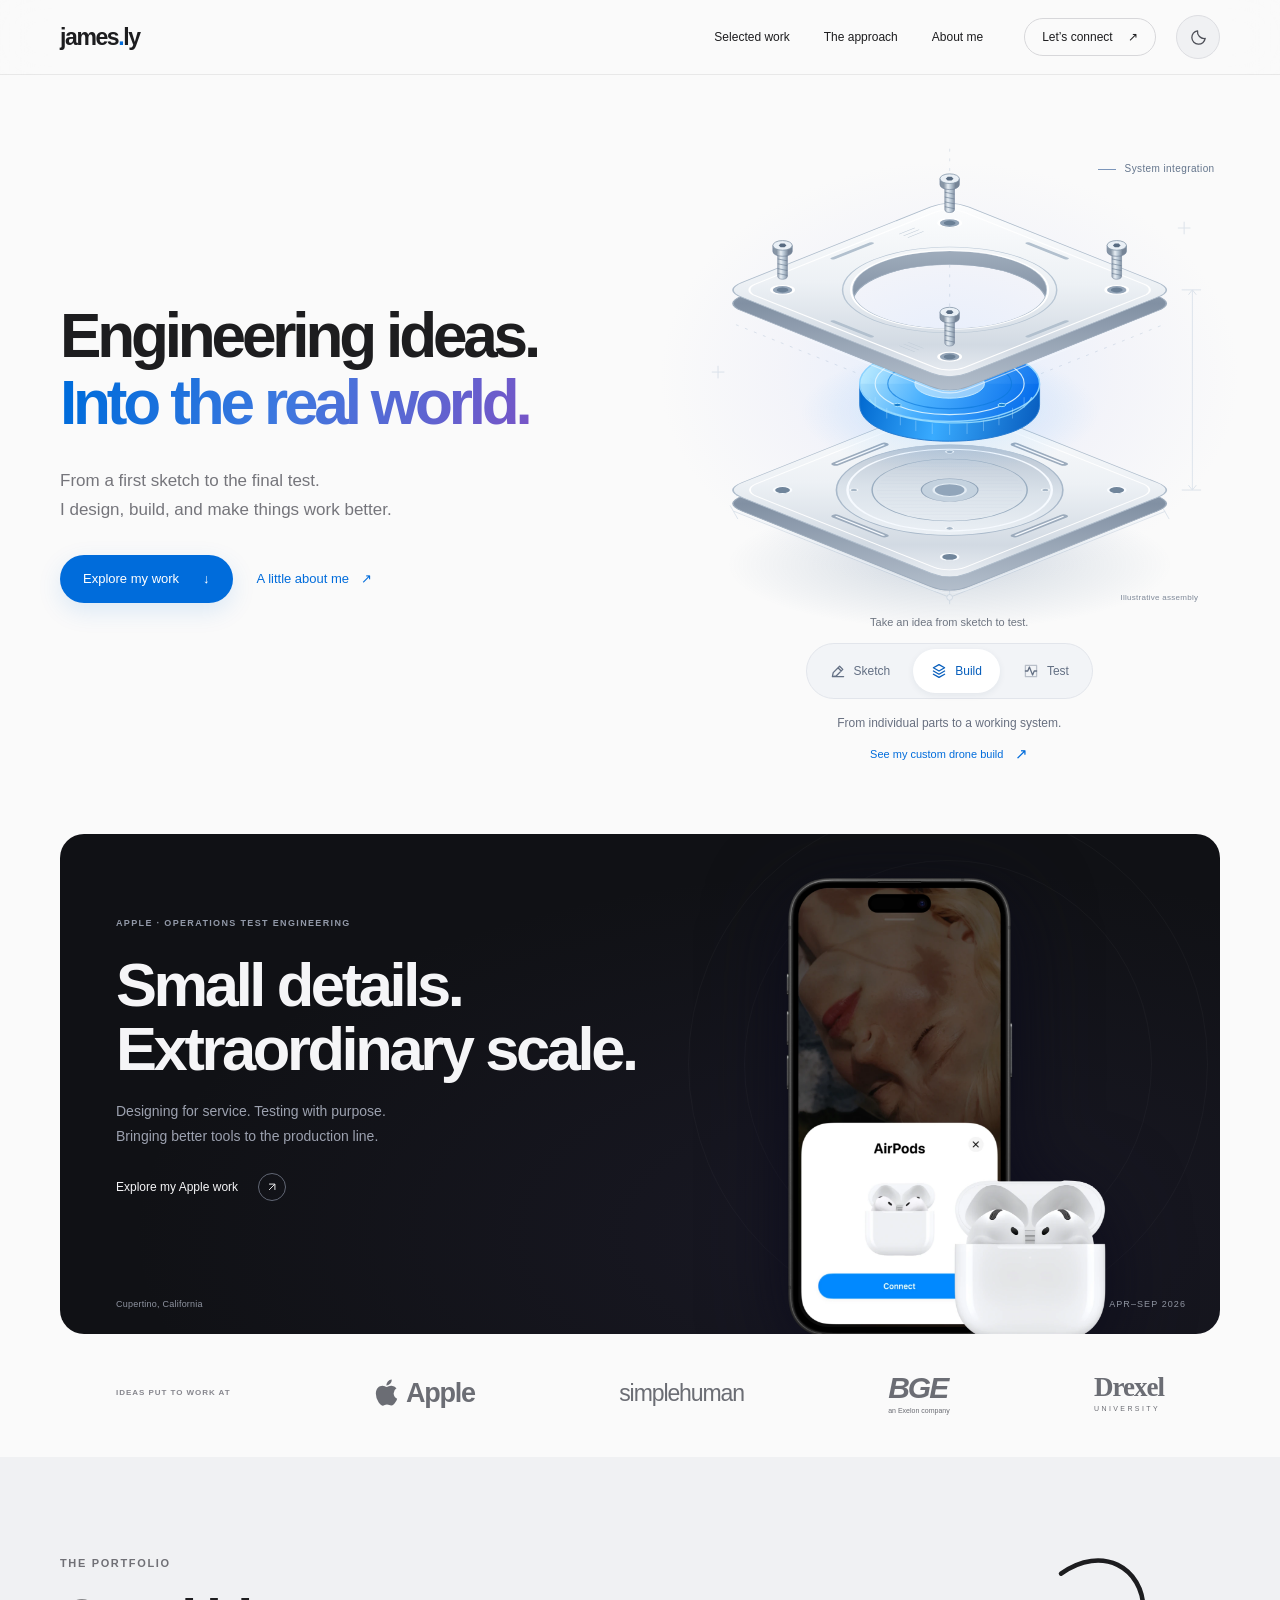
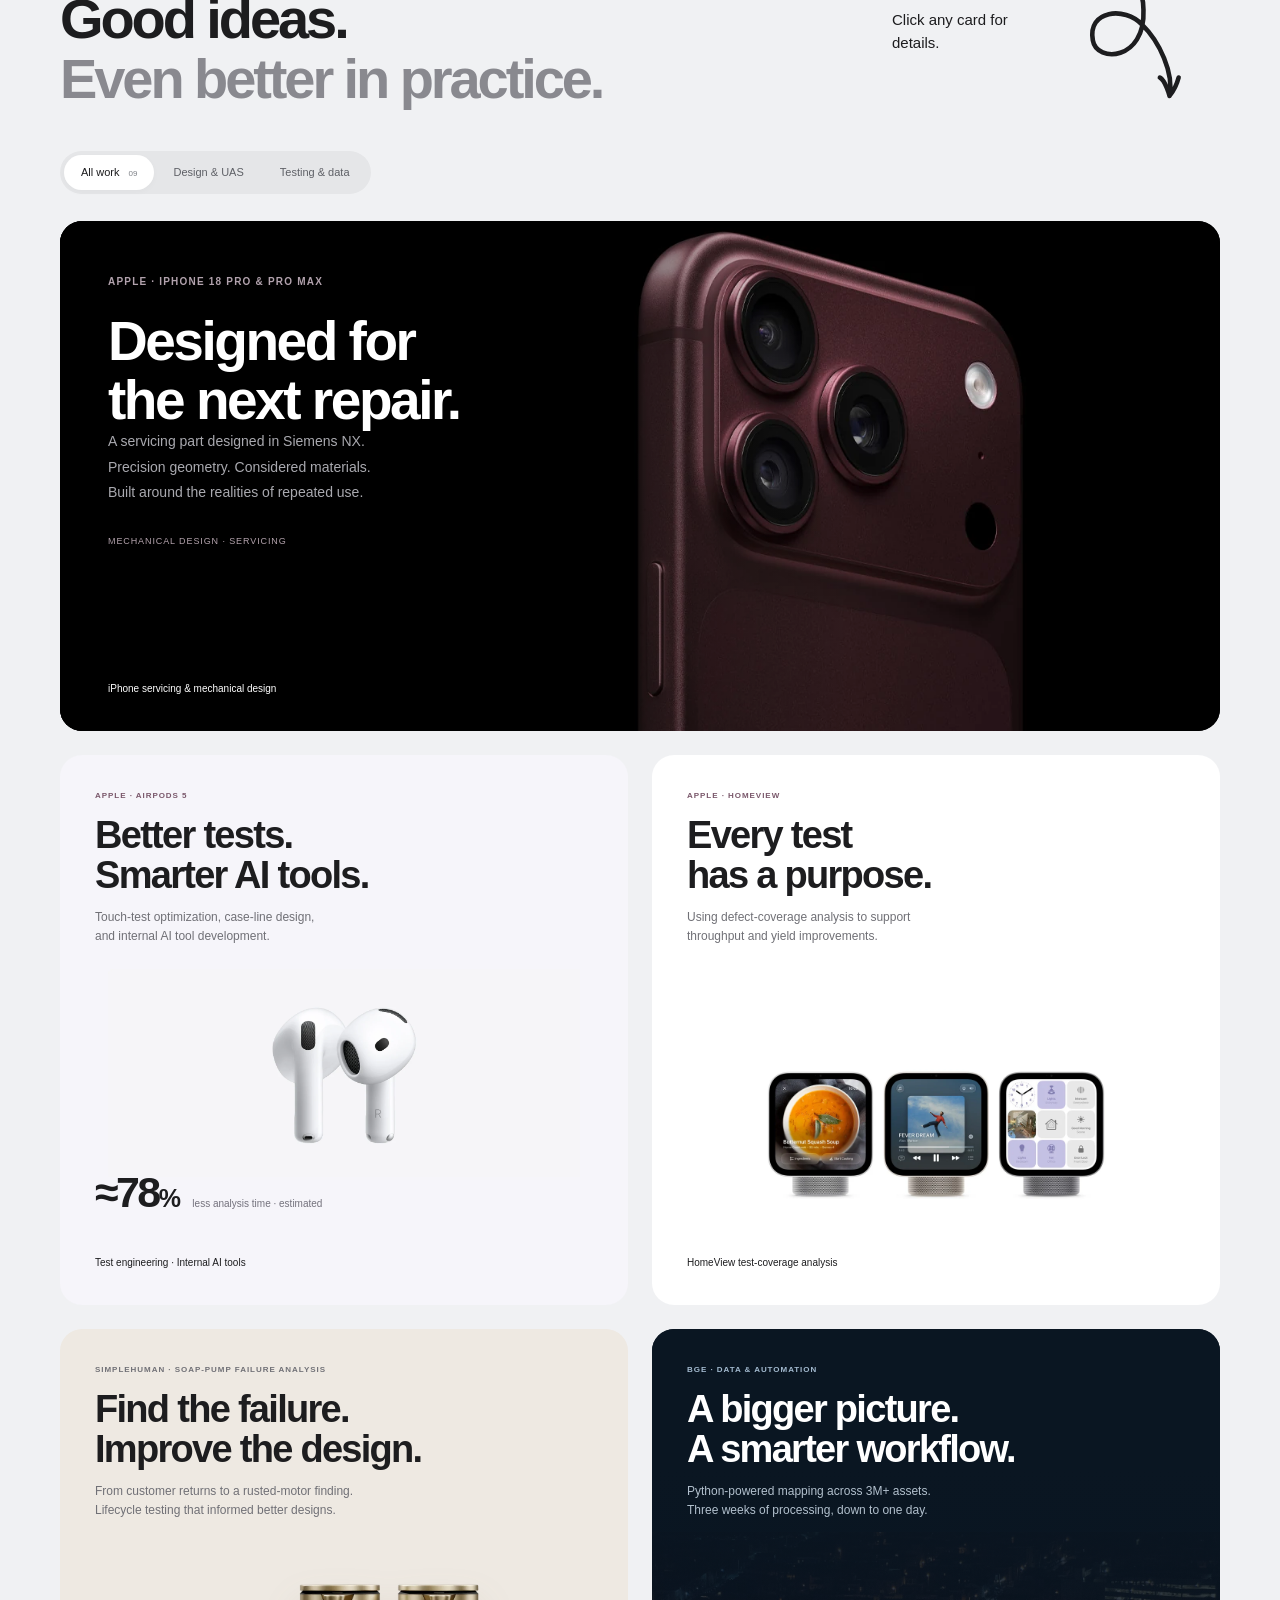
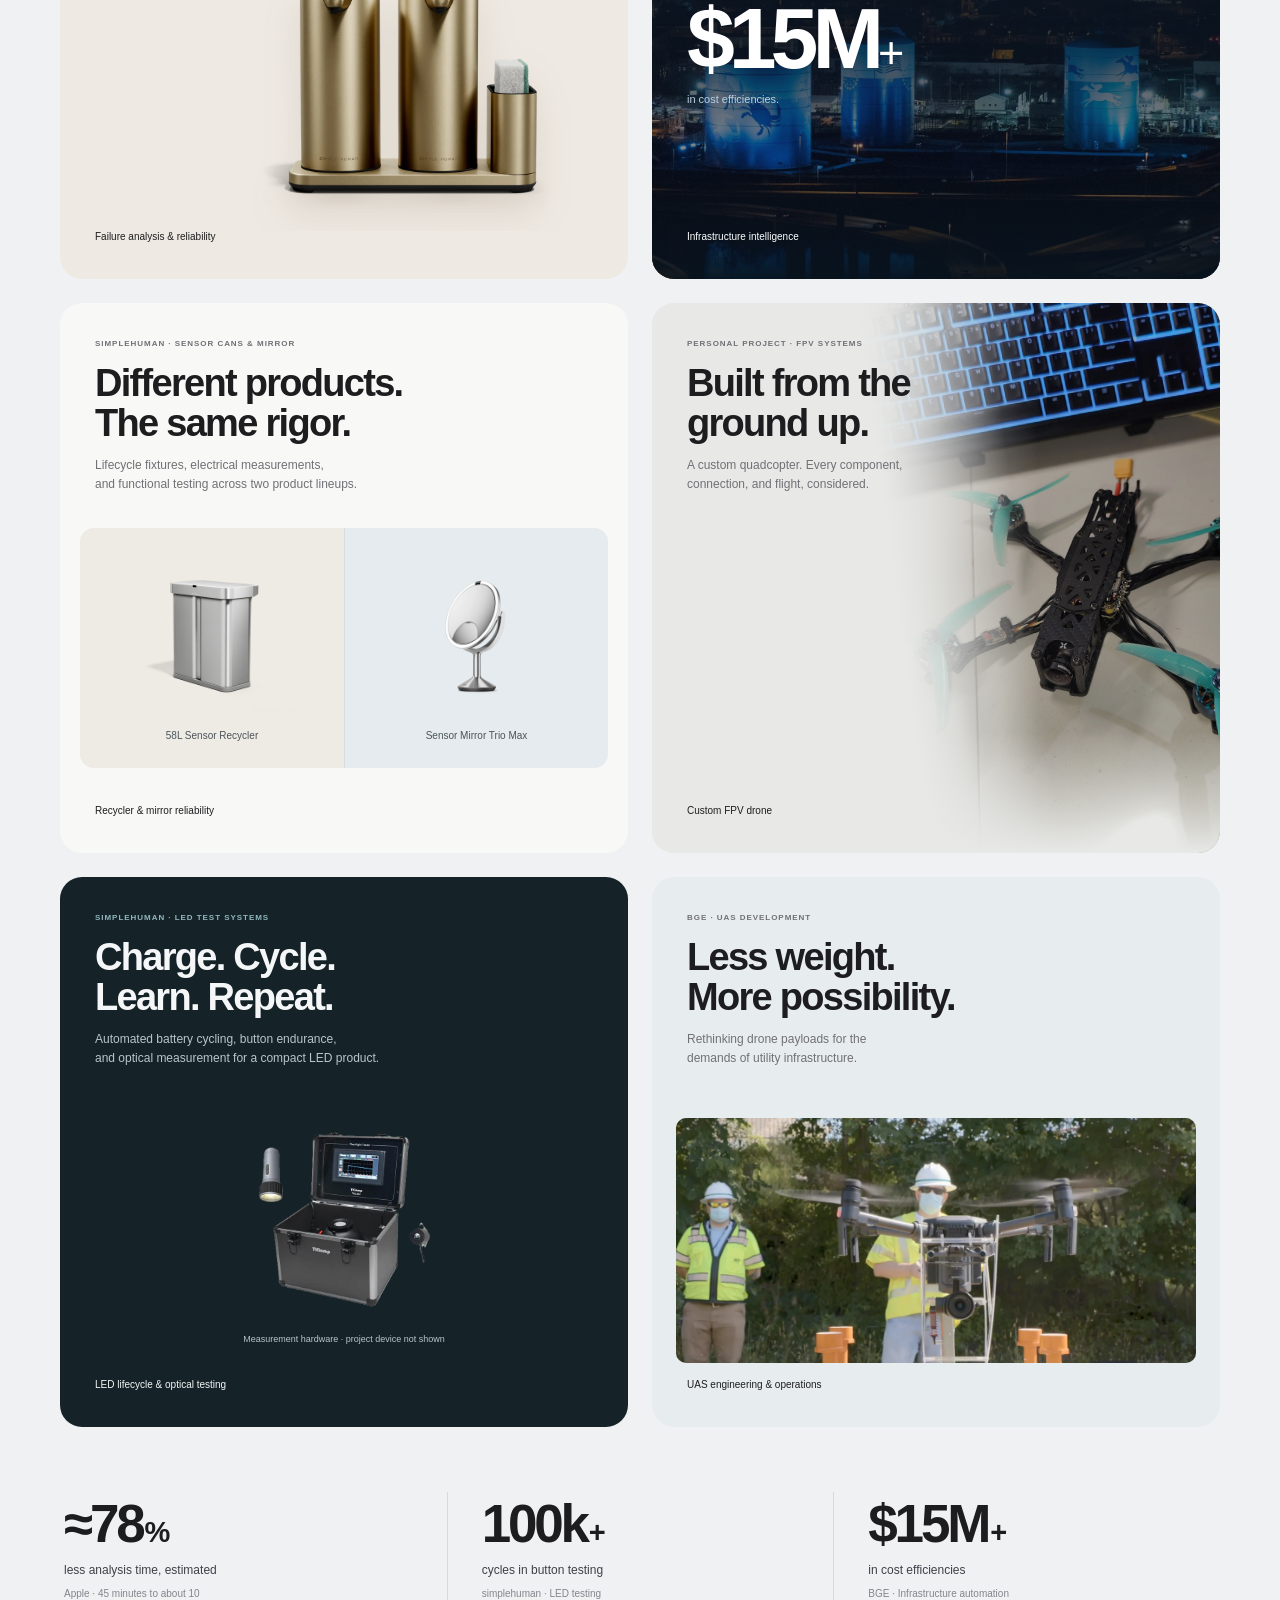
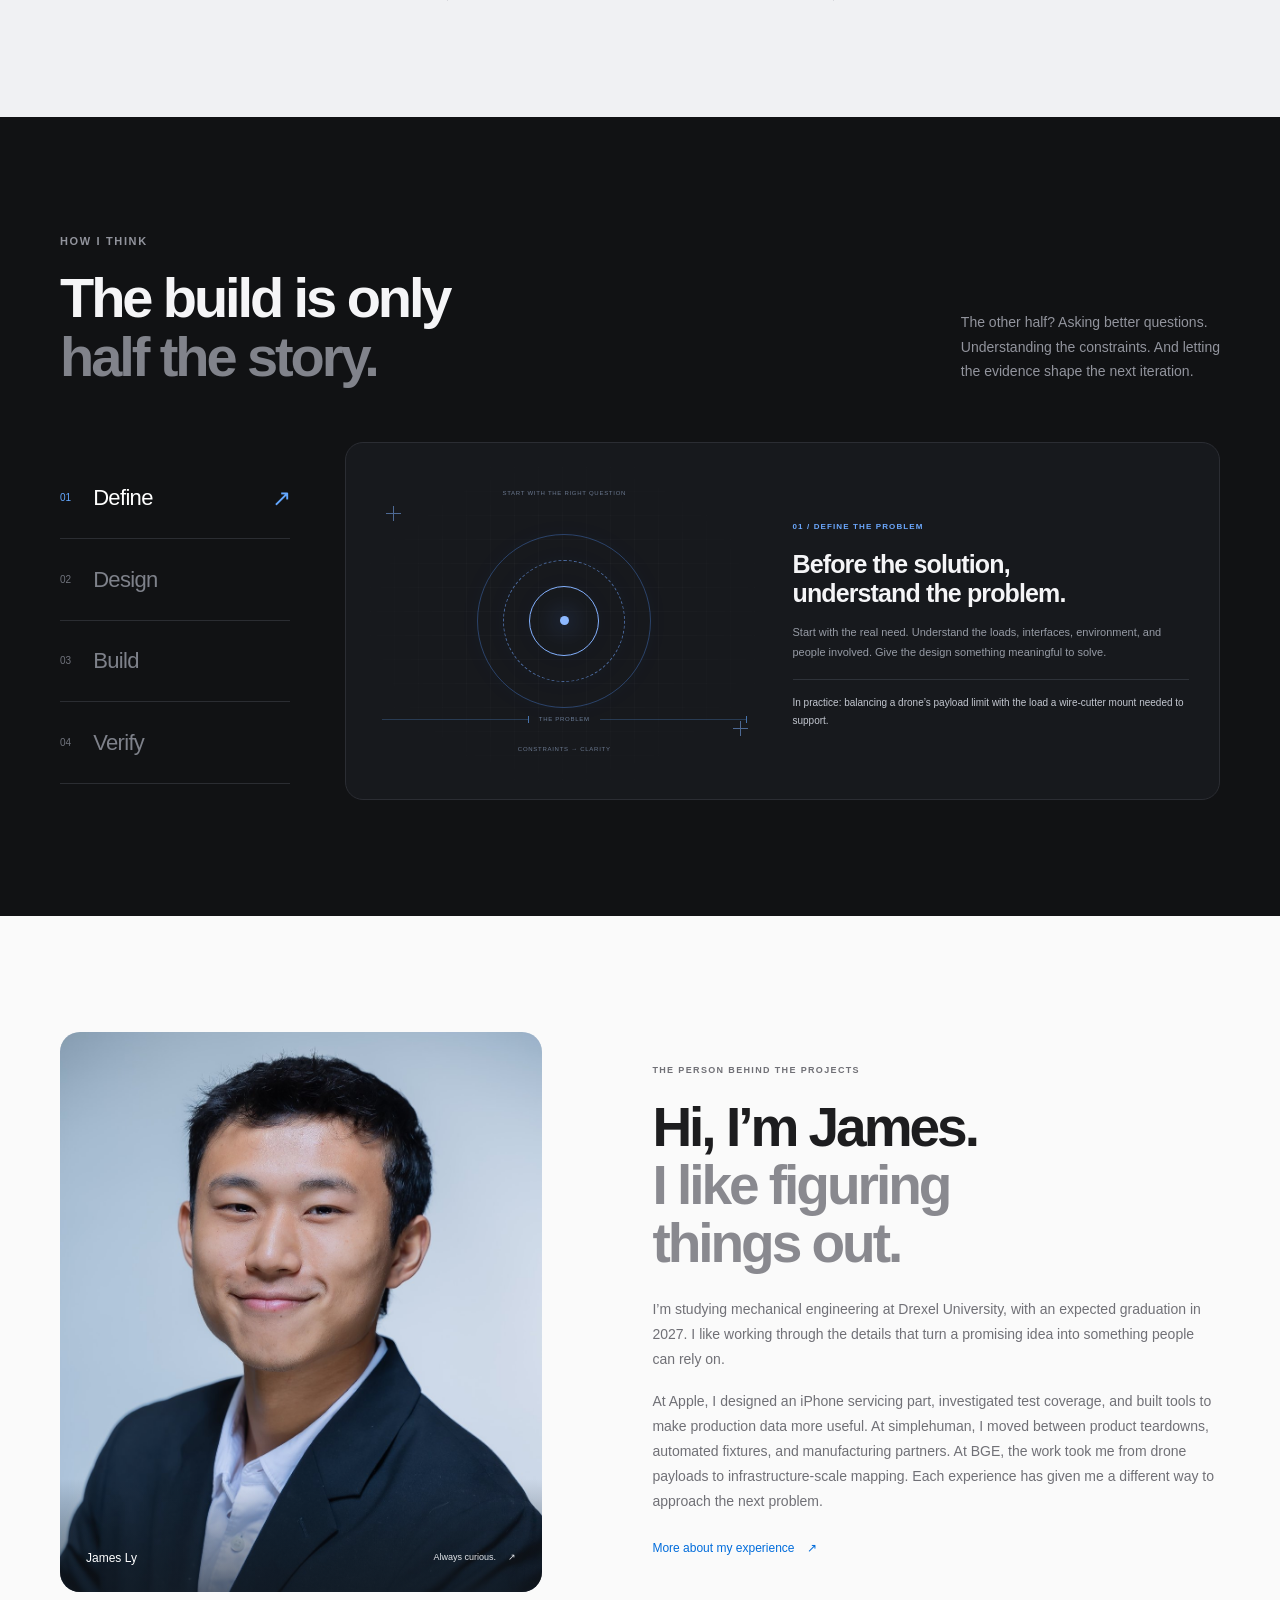
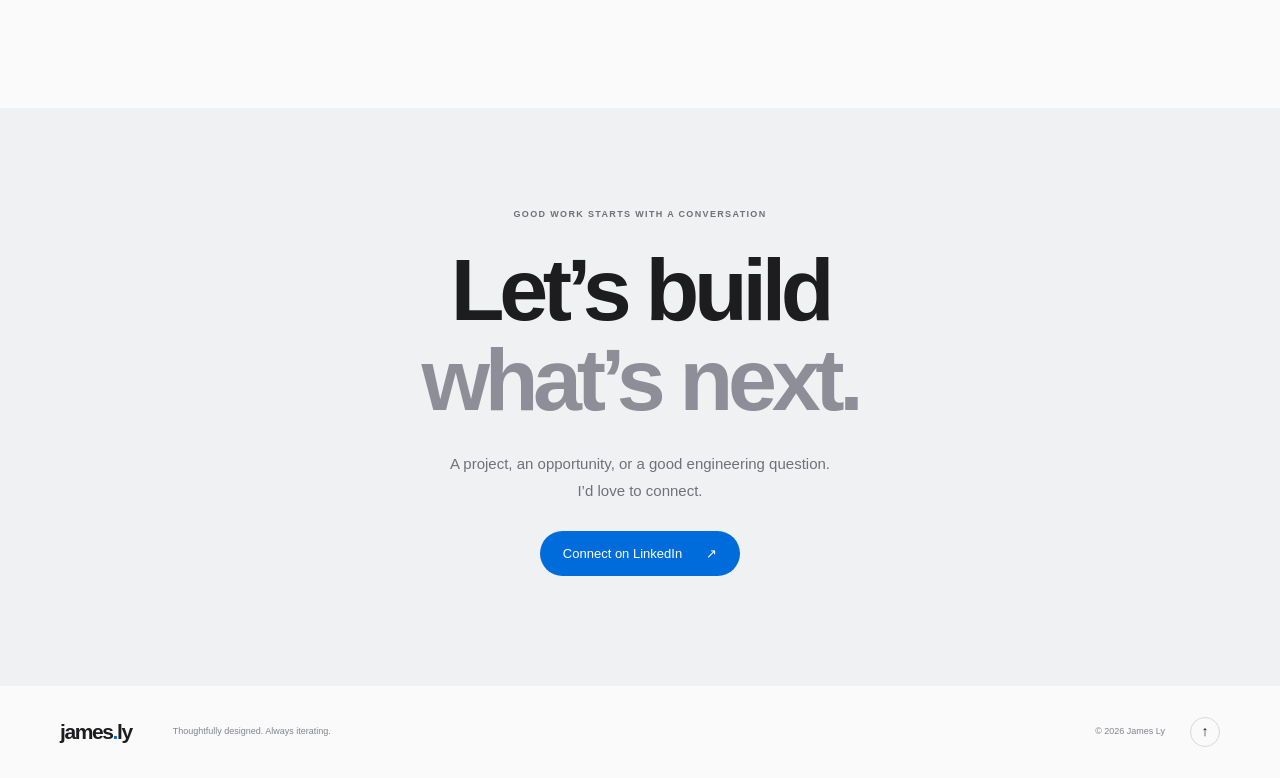
==== commit 4754aca4: "Make the introduction an interactive sketch-to-test engineering study" ====
--- a/index.html
+++ b/index.html
@@ -14,7 +14,9 @@
   <link rel="icon" href="favicon.svg?v=3" type="image/svg+xml">
   <link rel="stylesheet" href="styles.css?v=20261017-projects">
   <link rel="stylesheet" href="theme.css?v=20261017-projects">
+  <link rel="stylesheet" href="hero.css?v=20261018-intro">
   <script src="script.js?v=20261017-projects" defer></script>
+  <script src="hero.js?v=20261018-intro" defer></script>
 </head>
 <body>
   <a class="skip-link" href="#main">Skip to content</a>
@@ -34,10 +36,129 @@
   </header>
   <main id="main">
     <section class="hero" id="top" aria-labelledby="hero-title">
-      <div class="hero-content">
-        <h1 id="hero-title">Engineering ideas.<br><span>Into the real world.</span></h1>
-        <p class="hero-description">From a first sketch to the final test.<br>I design, build, and make things work better.</p>
-        <div class="hero-actions"><a class="button button-blue" href="#work">Explore my work <span aria-hidden="true">↓</span></a><a class="text-link" href="#about">A little about me <span aria-hidden="true">↗</span></a></div>
+      <div class="hero-intro content-width">
+        <div class="hero-content">
+          <h1 id="hero-title">Engineering ideas.<br><span>Into the real world.</span></h1>
+          <p class="hero-description">From a first sketch to the final test.<br>I design, build, and make things work better.</p>
+          <div class="hero-actions"><a class="button button-blue" href="#work">Explore my work <span aria-hidden="true">&#8595;</span></a><a class="text-link" href="#about">A little about me <span aria-hidden="true">&#8599;</span></a></div>
+        </div>
+        <div class="hero-study" data-stage="build">
+          <div class="study-canvas" id="hero-study-panel" role="tabpanel" aria-labelledby="study-build">
+            <div class="study-grid" aria-hidden="true"></div>
+            <div class="study-art" role="img" aria-label="A layered aluminum assembly with a blue core, illustrating how components fit together.">
+              <svg xmlns="http://www.w3.org/2000/svg" viewBox="0 0 600 560" fill="none" aria-hidden="true" focusable="false">
+                <title id="assembly-art-title">An idea, engineered into an assembly</title>
+                <desc id="assembly-art-desc">An illustrative exploded assembly with machined aluminum plates, a translucent blue core, and four precision fasteners.</desc>
+                <defs>
+                  <linearGradient id="assembly-silver" x1="-140" y1="-150" x2="150" y2="150" gradientUnits="userSpaceOnUse"><stop stop-color="#fff"/><stop offset=".46" stop-color="#edf1f5"/><stop offset=".76" stop-color="#d2dae3"/><stop offset="1" stop-color="#f6f8fb"/></linearGradient>
+                  <linearGradient id="assembly-bevel" x1="80" y1="0" x2="520" y2="0" gradientUnits="userSpaceOnUse"><stop stop-color="#a2adbc"/><stop offset=".33" stop-color="#e3e8ee"/><stop offset=".55" stop-color="#b9c4d1"/><stop offset="1" stop-color="#8d9bab"/></linearGradient>
+                  <linearGradient id="assembly-edge-metal" x1="-130" y1="-130" x2="130" y2="130" gradientUnits="userSpaceOnUse"><stop stop-color="#b4c0cd"/><stop offset=".5" stop-color="#8190a3"/><stop offset="1" stop-color="#b5c0cd"/></linearGradient>
+                  <linearGradient id="assembly-pocket" x1="-80" y1="-100" x2="80" y2="100" gradientUnits="userSpaceOnUse"><stop stop-color="#adbaca"/><stop offset=".5" stop-color="#dae2ea"/><stop offset="1" stop-color="#f1f5f9"/></linearGradient>
+                  <linearGradient id="assembly-blue-face" x1="220" y1="244" x2="373" y2="320" gradientUnits="userSpaceOnUse"><stop stop-color="#b9eaff" stop-opacity=".94"/><stop offset=".4" stop-color="#4eb3ff" stop-opacity=".94"/><stop offset="1" stop-color="#0870ee" stop-opacity=".95"/></linearGradient>
+                  <linearGradient id="assembly-blue-edge" x1="207" y1="282" x2="393" y2="325" gradientUnits="userSpaceOnUse"><stop stop-color="#0067ce"/><stop offset=".45" stop-color="#39abff"/><stop offset="1" stop-color="#075cbe"/></linearGradient>
+                  <linearGradient id="assembly-pin" x1="-6" y1="0" x2="6" y2="0" gradientUnits="userSpaceOnUse"><stop stop-color="#8795a5"/><stop offset=".35" stop-color="#e6edf3"/><stop offset=".6" stop-color="#bbc9d6"/><stop offset="1" stop-color="#768496"/></linearGradient>
+                  <radialGradient id="assembly-ground"><stop stop-color="#355b83" stop-opacity=".2"/><stop offset="1" stop-color="#355b83" stop-opacity="0"/></radialGradient>
+                  <radialGradient id="assembly-aura"><stop stop-color="#2e9aff" stop-opacity=".2"/><stop offset="1" stop-color="#2e9aff" stop-opacity="0"/></radialGradient>
+                  <pattern id="assembly-hatch" width="7" height="7" patternUnits="userSpaceOnUse" patternTransform="rotate(45)"><path d="M0 0V7" stroke="#9caec2" stroke-width=".5" opacity=".3"/></pattern>
+                  <path id="assembly-outline" d="M-108-130H108Q130-130 130-108V108Q130 130 108 130H-108Q-130 130-130 108V-108Q-130-130-108-130Z"/>
+                  <path id="assembly-ring" fill-rule="evenodd" d="M-108-130H108Q130-130 130-108V108Q130 130 108 130H-108Q-130 130-130 108V-108Q-130-130-108-130ZM79 0A79 79 0 1 1-79 0A79 79 0 1 1 79 0Z"/>
+                  <g id="assembly-fastener">
+                    <path class="assembly-edge" d="M-5-35H5V-6C5-2-5-2-5-6Z" fill="url(#assembly-pin)" stroke="#74859a" stroke-width=".6"/>
+                    <path class="assembly-detail" d="M-5-29L5-27M-5-24L5-22M-5-19L5-17M-5-14L5-12M-5-9L5-7" stroke="#687b91" stroke-width="1" opacity=".65"/>
+                    <path class="assembly-edge" d="M-10-38V-32C-10-25 10-25 10-32V-38" fill="url(#assembly-pin)" stroke="#74859a" stroke-width=".7"/>
+                    <ellipse class="assembly-surface" cy="-38" rx="10" ry="5" fill="#eaf0f6" stroke="#8395a8" stroke-width=".8"/>
+                    <path class="assembly-detail" d="M-4-38l2-2h4l2 2-2 2h-4Z" fill="#586b81"/>
+                  </g>
+                </defs>
+
+                <ellipse class="assembly-shadow" cx="300" cy="469" rx="230" ry="67" fill="url(#assembly-ground)"/>
+
+                <g class="assembly-guides" stroke="#7d9ab9" stroke-width="1" opacity=".42">
+                  <path d="M300 39V503M79 398l442-177M79 221l442 177" stroke-dasharray="3 7"/>
+                  <path d="M77 414l223 89 223-89M73 408l8 14M519 408l8 14M300 496v14"/>
+                  <path d="M540 185h20M540 392h20M551 185v207M547 190l4-5 4 5M547 387l4 5 4-5"/>
+                  <path d="M54 270h13M60.5 263.5v13M536 121h13M542.5 114.5v13"/>
+                  <circle cx="300" cy="503" r="3" fill="#f0f6fc"/>
+                </g>
+
+                <g class="assembly-base">
+                  <g transform="matrix(.9 .36 -.9 .36 300 406)"><use class="assembly-edge" href="#assembly-outline" fill="url(#assembly-edge-metal)" stroke="#9baabb" stroke-width="1.2"/></g>
+                  <g transform="matrix(.9 .36 -.9 .36 300 392)">
+                    <use class="assembly-surface" href="#assembly-outline" fill="url(#assembly-silver)" stroke="#afbdcc" stroke-width="1.3"/>
+                    <rect class="assembly-detail" x="-120" y="-120" width="240" height="240" rx="18" stroke="#fff" stroke-width="1.4"/>
+                    <circle class="assembly-surface" r="92" fill="url(#assembly-pocket)" stroke="#a9b9ca" stroke-width="1.3"/>
+                    <circle class="assembly-detail" r="83" stroke="#f6faff" stroke-width="2"/>
+                    <circle class="assembly-detail" r="63" stroke="#9baec1" stroke-width="1.2"/>
+                    <circle class="assembly-surface" r="59" fill="url(#assembly-hatch)"/>
+                    <circle class="assembly-detail" r="23" fill="#c4d2df" stroke="#91a4b9"/>
+                    <circle class="assembly-detail" r="13" fill="#91a5ba" stroke="#e3ecf4" stroke-width="2"/>
+                    <path class="assembly-detail" d="M-103-28v56M103-28v56M-28-103h56M-28 103h56" stroke="#9cabbc" stroke-width="7" stroke-linecap="round"/>
+                    <path class="assembly-highlight" d="M-103-27v54M103-27v54M-27-103h54M-27 103h54" stroke="#f8fbff" stroke-width="2" stroke-linecap="round"/>
+                    <g class="assembly-detail" fill="#70859b" stroke="#f9fcff" stroke-width="2"><circle cx="-96" cy="-96" r="7"/><circle cx="96" cy="-96" r="7"/><circle cx="96" cy="96" r="7"/><circle cx="-96" cy="96" r="7"/></g>
+                    <g class="assembly-detail" fill="#a6b6c6" stroke="#f6f9fc"><circle cx="-55" cy="-55" r="3"/><circle cx="55" cy="-55" r="3"/><circle cx="55" cy="55" r="3"/><circle cx="-55" cy="55" r="3"/></g>
+                  </g>
+                  <path class="assembly-highlight" d="M83 415l199 80q18 7 36 0l199-80" stroke="#ecf2f8" stroke-width="1.2" opacity=".6"/>
+                </g>
+
+                <g class="assembly-core">
+                  <ellipse class="assembly-glow" cx="300" cy="311" rx="154" ry="63" fill="url(#assembly-aura)"/>
+                  <path class="assembly-edge" d="M207 282v22c0 50 186 50 186 0v-22" fill="url(#assembly-blue-edge)" stroke="#267cd2" stroke-width="1"/>
+                  <ellipse class="assembly-surface" cx="300" cy="282" rx="93" ry="39" fill="url(#assembly-blue-face)" stroke="#8cd3ff" stroke-width="1.5"/>
+                  <ellipse class="assembly-detail" cx="300" cy="282" rx="77" ry="32" stroke="#e3f7ff" stroke-width="1.2" opacity=".9"/>
+                  <ellipse class="assembly-detail" cx="300" cy="282" rx="64" ry="26" stroke="#0b78db" stroke-width="1.2" opacity=".65"/>
+                  <ellipse class="assembly-surface" cx="300" cy="282" rx="36" ry="15" fill="#e0f4ff" fill-opacity=".58" stroke="#c3eaff"/>
+                  <ellipse class="assembly-detail" cx="300" cy="282" rx="17" ry="7" fill="#147edb" fill-opacity=".5" stroke="#e5f8ff"/>
+                  <path class="assembly-detail" d="M223 296v11M235 307v11M249 315v10M265 320v11M282 323v11M300 324v11M318 323v11M335 320v11M351 315v10M365 307v11M377 296v11" stroke="#d0eeff" stroke-width="1" opacity=".34"/>
+                  <path class="assembly-highlight" d="M217 298c16 28 148 38 168-2" stroke="#a6e5ff" stroke-width="1.4" opacity=".8"/>
+                  <g class="assembly-detail" fill="#157cce" stroke="#a3e0ff" stroke-width="1"><ellipse cx="246" cy="260" rx="4" ry="1.7"/><ellipse cx="354" cy="260" rx="4" ry="1.7"/><ellipse cx="354" cy="304" rx="4" ry="1.7"/><ellipse cx="246" cy="304" rx="4" ry="1.7"/></g>
+                </g>
+
+                <g class="assembly-top">
+                  <g transform="matrix(.9 .36 -.9 .36 300 199)"><use class="assembly-edge" href="#assembly-ring" fill="url(#assembly-edge-metal)" stroke="#9baabb" stroke-width="1.2"/></g>
+                  <g transform="matrix(.9 .36 -.9 .36 300 185)">
+                    <use class="assembly-surface" href="#assembly-ring" fill="url(#assembly-silver)" stroke="#aebccb" stroke-width="1.2"/>
+                    <rect class="assembly-highlight" x="-120" y="-120" width="240" height="240" rx="17" stroke="#fff" stroke-width="1.7"/>
+                    <circle class="assembly-detail" r="87" stroke="#b8c6d4" stroke-width="1.2"/>
+                    <circle class="assembly-highlight" r="80" stroke="#fff" stroke-width="1.8"/>
+                    <path class="assembly-detail" d="M-112-22v44M112-22v44M-22-112h44M-22 112h44" stroke="#b2c0ce" stroke-width="4" stroke-linecap="round"/>
+                    <g class="assembly-detail" fill="#94a5b8" stroke="#fff" stroke-width="2.2"><circle cx="-96" cy="-96" r="9"/><circle cx="96" cy="-96" r="9"/><circle cx="96" cy="96" r="9"/><circle cx="-96" cy="96" r="9"/></g>
+                    <g class="assembly-detail" fill="#6a7f95"><circle cx="-96" cy="-96" r="4.8"/><circle cx="96" cy="-96" r="4.8"/><circle cx="96" cy="96" r="4.8"/><circle cx="-96" cy="96" r="4.8"/></g>
+                    <path class="assembly-detail" d="M-109-69v18M-104-69v18M-99-69v18M69 109H51M69 104H51M69 99H51" stroke="#c3ced9" stroke-width="1"/>
+                  </g>
+                  <path class="assembly-highlight" d="M83 208l199 80q18 7 36 0l199-80" stroke="#f5f9fd" stroke-width="1.1" opacity=".64"/>
+                </g>
+
+                <g class="assembly-fasteners">
+                  <g transform="translate(300 108)"><use href="#assembly-fastener"/></g>
+                  <g transform="translate(472.8 177)"><use href="#assembly-fastener"/></g>
+                  <g transform="translate(300 246)"><use href="#assembly-fastener"/></g>
+                  <g transform="translate(127.2 177)"><use href="#assembly-fastener"/></g>
+                </g>
+
+                <g class="assembly-scan" opacity="0" stroke="#187eff">
+                  <ellipse cx="300" cy="335" rx="183" ry="74" fill="#338bff" fill-opacity=".045" stroke-width="1.3"/>
+                  <ellipse cx="300" cy="335" rx="173" ry="69" stroke-width=".7" stroke-dasharray="3 8"/>
+                  <path d="M112 335h18M470 335h18M300 255v15M300 400v15" stroke-width="2"/>
+                  <circle cx="473" cy="335" r="4" fill="#187eff" stroke="white" stroke-width="2"/>
+                </g>
+              </svg>
+            </div>
+            <span class="study-annotation" aria-hidden="true">System integration</span>
+            <span class="study-footnote">Illustrative assembly</span>
+          </div>
+          <div class="study-caption">
+            <p class="study-invitation" id="study-invitation">Take an idea from sketch to test.</p>
+            <div class="study-tabs" role="tablist" aria-label="Explore the engineering stages" aria-describedby="study-invitation" hidden>
+              <button class="study-tab" type="button" id="study-sketch" role="tab" aria-selected="false" aria-controls="hero-study-panel" tabindex="-1" data-stage="sketch"><svg viewBox="0 0 20 20" aria-hidden="true"><path d="m4 12 8-8 4 4-8 8-5 1 1-5Zm6-6 4 4M3 17h14"/></svg>Sketch</button>
+              <button class="study-tab" type="button" id="study-build" role="tab" aria-selected="true" aria-controls="hero-study-panel" tabindex="0" data-stage="build"><svg viewBox="0 0 20 20" aria-hidden="true"><path d="m10 2 7 4-7 4-7-4 7-4Zm-7 8 7 4 7-4M3 14l7 4 7-4"/></svg>Build</button>
+              <button class="study-tab" type="button" id="study-test" role="tab" aria-selected="false" aria-controls="hero-study-panel" tabindex="-1" data-stage="test"><svg viewBox="0 0 20 20" aria-hidden="true"><path d="M3 10h3l2-5 4 10 2-5h3"/><path d="M3 3h14v14H3z" stroke-opacity=".4"/></svg>Test</button>
+            </div>
+            <div class="study-example" aria-live="polite" aria-atomic="true">
+              <p>From individual parts to a working system.</p>
+              <button class="text-link" type="button" data-project="fpv" aria-haspopup="dialog" aria-controls="project-dialog" hidden><span class="study-link-label">See my custom drone build</span><span aria-hidden="true">&#8599;</span></button>
+            </div>
+          </div>
+        </div>
       </div>
       <div class="hero-showcase apple-showcase content-width">
         <div class="showcase-orbit" aria-hidden="true"></div>
--- a/hero.css
+++ b/hero.css
@@ -0,0 +1,146 @@
+/* A small, explorable engineering study anchors the introduction. */
+.hero-intro {
+  position: relative;
+  display: grid;
+  grid-template-columns: 1.12fr 1fr;
+  align-items: center;
+  gap: 12px;
+  padding-block: 38px 42px;
+  isolation: isolate;
+}
+.hero-intro .hero-content { padding: 0; text-align: left; position: relative; z-index: 2; }
+.hero-intro h1 { font-size: clamp(48px, 4.85vw, 72px); line-height: 1.08; letter-spacing: -.067em; }
+.hero-intro h1 > span {
+  display: inline-block;
+  padding-bottom: .09em;
+  background-image: linear-gradient(115deg, #006cdb 5%, #3e78df 48%, #7854c6 100%);
+}
+.hero-intro .hero-description { max-width: 430px; font-size: 17px; line-height: 1.7; margin-top: 25px; }
+.hero-intro .hero-actions { justify-content: flex-start; flex-wrap: wrap; gap: 24px; margin-top: 30px; }
+.hero-intro .button-blue { min-height: 48px; box-shadow: 0 8px 24px #006cdb20; }
+.hero-study {
+  --study-line: #859bbf;
+  position: relative;
+  min-width: 0;
+  padding-top: 22px;
+}
+.study-canvas { position: relative; width: 100%; aspect-ratio: 1.12; perspective: 1000px; }
+.study-canvas::before {
+  content: '';
+  position: absolute;
+  inset: 5% -4%;
+  background: radial-gradient(ellipse, #cddfff80 0%, #e8eaf860 40%, transparent 70%);
+  border-radius: 50%;
+  pointer-events: none;
+}
+.study-grid {
+  position: absolute;
+  inset: 1% -7% 0;
+  background-image: radial-gradient(#91a7c8 0.7px, transparent 0.7px);
+  background-size: 22px 22px;
+  mask-image: radial-gradient(ellipse, #0008 10%, transparent 69%);
+  -webkit-mask-image: radial-gradient(ellipse, #0008 10%, transparent 69%);
+  pointer-events: none;
+}
+.study-art {
+  position: absolute;
+  inset: -5% -7% -7%;
+  transform: rotateX(var(--study-rx, 0deg)) rotateY(var(--study-ry, 0deg));
+  transition: transform .5s var(--ease);
+  pointer-events: none;
+}
+.study-art > svg { width: 100%; height: 100%; overflow: visible; }
+.study-annotation {
+  position: absolute;
+  top: 4%;
+  right: 1%;
+  padding: 7px 0 7px 27px;
+  color: #64758c;
+  font-size: 10px;
+  letter-spacing: .04em;
+}
+.study-annotation::before { content: ''; position: absolute; left: 0; top: 50%; width: 18px; height: 1px; background: #7c96ba; }
+.study-caption { text-align: center; position: relative; margin-top: -4px; }
+.study-invitation { color: #6e7581; font-size: 11px; margin-bottom: 12px; }
+.study-tabs { display: flex; justify-content: center; gap: 5px; width: max-content; max-width: 100%; padding: 5px; border: 1px solid #e2e5eb; border-radius: 40px; margin: 0 auto; background: #eaeef380; }
+.study-tabs[hidden] { display: none; }
+.study-tab { display: inline-flex; align-items: center; justify-content: center; gap: 8px; padding: 10px 18px; min-height: 44px; border-radius: 24px; background: transparent; font-size: 12px; font-weight: 500; color: #647084; transition: background .2s, color .2s, box-shadow .2s; }
+.study-tab svg { width: 16px; height: 16px; fill: none; stroke: currentColor; stroke-width: 1.6; stroke-linecap: round; stroke-linejoin: round; }
+.study-tab:hover { color: #006cdb; }
+.study-tab[aria-selected="true"] { background: #fff; color: #075ebc; box-shadow: 0 2px 7px #1b365a12; }
+.study-example { min-height: 78px; margin-top: 15px; }
+.study-example p { font-size: 12px; line-height: 1.5; color: #687080; }
+.study-example button { min-height: 44px; background: none; padding: 6px; font-size: 11px; }
+.study-example button[hidden] { display: none; }
+.study-example button span[aria-hidden] { font-size: 15px; }
+.study-footnote { position: absolute; right: 4%; bottom: 3%; font-size: 8px; color: #7e8898; letter-spacing: .035em; }
+.study-art :is(.assembly-top, .assembly-core, .assembly-base, .assembly-fasteners, .assembly-guides, .assembly-scan) { transition: transform .85s var(--ease), opacity .65s var(--ease); }
+.hero-study[data-stage="sketch"] .assembly-top { transform: translateY(-24px); }
+.hero-study[data-stage="sketch"] .assembly-core { transform: translateY(-4px); }
+.hero-study[data-stage="sketch"] .assembly-fasteners { transform: translateY(-38px); }
+.hero-study[data-stage="sketch"] .assembly-base { transform: translateY(16px); }
+.hero-study[data-stage="sketch"] .assembly-guides { opacity: .9; }
+.study-art :is(.assembly-surface, .assembly-edge) { transition: fill .6s, fill-opacity .6s, stroke .6s; }
+.hero-study[data-stage="sketch"] .assembly-surface { fill: #e7f1ff; fill-opacity: .35; stroke: #5d8dbf; }
+.hero-study[data-stage="sketch"] .assembly-edge { fill: #d3e6ff; fill-opacity: .18; stroke: #6b91bc; }
+.hero-study[data-stage="sketch"] :is(.assembly-shadow, .assembly-glow) { opacity: .25; }
+.hero-study[data-stage="build"] .assembly-guides { opacity: .23; }
+.hero-study[data-stage="test"] .assembly-guides { opacity: .4; }
+.hero-study .assembly-scan { opacity: 0; }
+.hero-study[data-stage="test"] .assembly-scan { opacity: 1; }
+.hero-study[data-stage="test"] .assembly-top { transform: translateY(70px); }
+.hero-study[data-stage="test"] .assembly-core { transform: translateY(8px); }
+.hero-study[data-stage="test"] .assembly-fasteners { transform: translateY(104px); }
+.hero-study[data-stage="test"] .assembly-base { transform: translateY(-64px); }
+.hero-study[data-stage="test"] .assembly-scan { animation: study-scan 1.3s var(--ease) 1; }
+@keyframes study-scan { from { opacity: 0; transform: translateY(-50px); } to { opacity: 1; transform: translateY(0); } }
+
+html[data-theme="dark"] .hero-intro h1 > span { background-image: linear-gradient(115deg, #78b8ff, #a3bdff 50%, #bb9df8); }
+html[data-theme="dark"] .study-canvas::before { background: radial-gradient(ellipse, #244e824d, #39335424 45%, transparent 72%); }
+html[data-theme="dark"] .study-grid { background-image: radial-gradient(#819bc3 0.7px, transparent 0.7px); }
+html[data-theme="dark"] :is(.study-annotation, .study-invitation, .study-example p) { color: #aab8cb; }
+html[data-theme="dark"] .study-footnote { color: #93a1b6; }
+html[data-theme="dark"] .study-tabs { background: #20252dcc; border-color: #363e4d; }
+html[data-theme="dark"] .study-tab { color: #aab8cb; }
+html[data-theme="dark"] .study-tab:hover { color: #c3ddff; }
+html[data-theme="dark"] .study-tab[aria-selected="true"] { background: #354154; color: #d5e8ff; box-shadow: 0 2px 8px #0003; }
+
+@media (max-width: 1100px) {
+  .hero-intro { gap: 0; padding-block: 34px 30px; }
+  .hero-intro h1 { font-size: clamp(43px, 4.8vw, 54px); }
+  .hero-intro .hero-description { font-size: 15px; }
+  .hero-intro .hero-actions { gap: 19px; }
+  .study-tab { padding-inline: 15px; }
+}
+@media (max-width: 800px) {
+  .hero-intro { grid-template-columns: 1fr; padding-block: 43px 25px; }
+  .hero-intro .hero-content { text-align: center; }
+  .hero-intro h1 { font-size: clamp(37px, 6.8vw, 62px); }
+  .hero-intro .hero-description { margin: 21px auto 0; }
+  .hero-intro .hero-actions { justify-content: center; margin-top: 23px; }
+  .hero-study { width: min(100%, 510px); margin: 10px auto 0; padding-top: 12px; }
+  .study-canvas { aspect-ratio: 1.4; }
+  .study-art { inset: -9% 0 -12%; }
+  .study-annotation { top: 7%; right: 7%; }
+  .study-footnote { right: 9%; bottom: 1%; }
+}
+@media (max-width: 580px) {
+  .hero-intro { padding-top: 39px; padding-bottom: 20px; }
+  .hero-intro h1 { font-size: clamp(32px, 8.8vw, 49px); letter-spacing: -.058em; line-height: 1.1; }
+  .hero-intro .hero-description { font-size: 14px; }
+  .hero-intro .hero-actions { gap: 20px; }
+  .hero-intro .button-blue { min-height: 44px; }
+  .hero-study { margin-top: 14px; }
+  .study-canvas { aspect-ratio: 1.18; }
+  .study-art { inset: -5% -5% -6%; }
+  .study-annotation { top: 4%; right: 0; font-size: 9px; }
+  .study-footnote { right: 2%; bottom: 3%; font-size: 7px; }
+  .study-invitation { margin-bottom: 10px; }
+  .study-tab { gap: 6px; padding-inline: 16px; font-size: 11px; }
+  .study-example { margin-top: 13px; min-height: 70px; }
+  .study-example p { font-size: 11px; }
+}
+@media (prefers-reduced-motion: reduce) {
+  .study-art { transform: none; }
+  .study-art *, .study-art { animation: none !important; transition: none !important; }
+}
